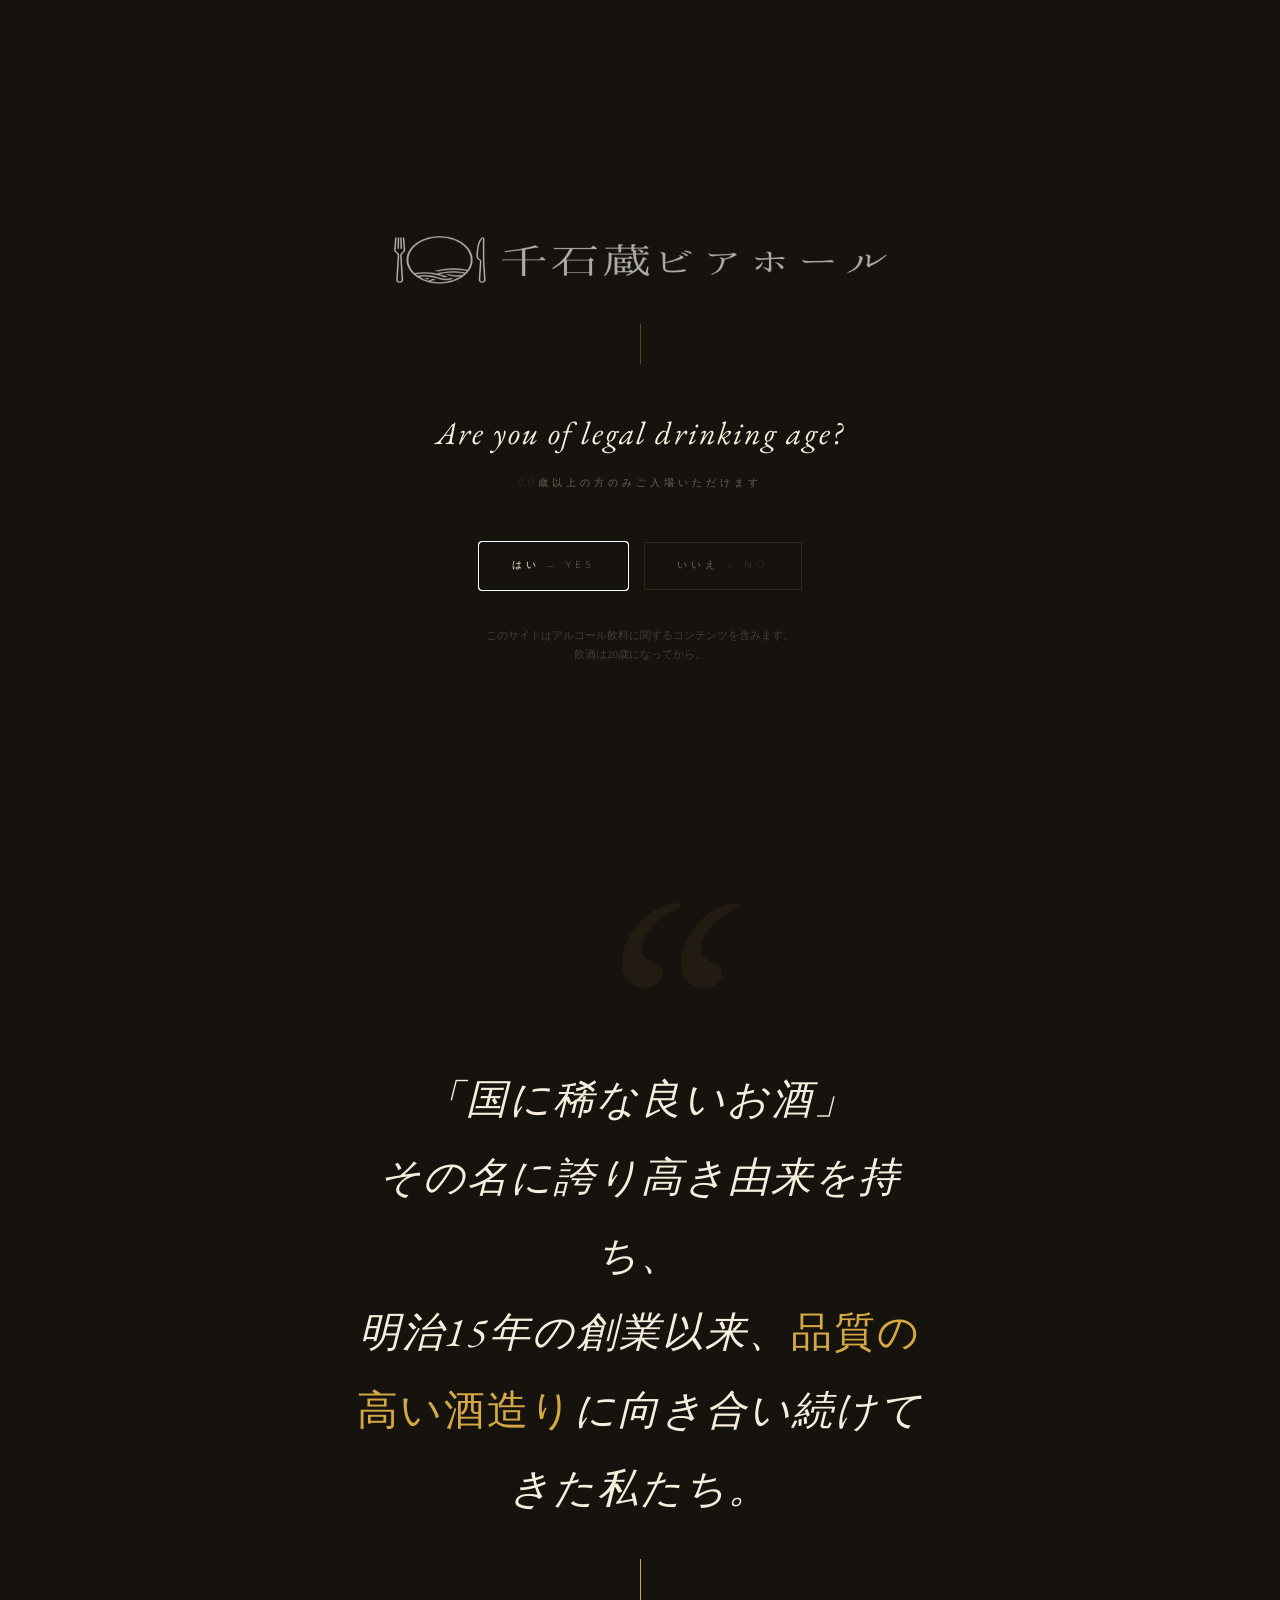
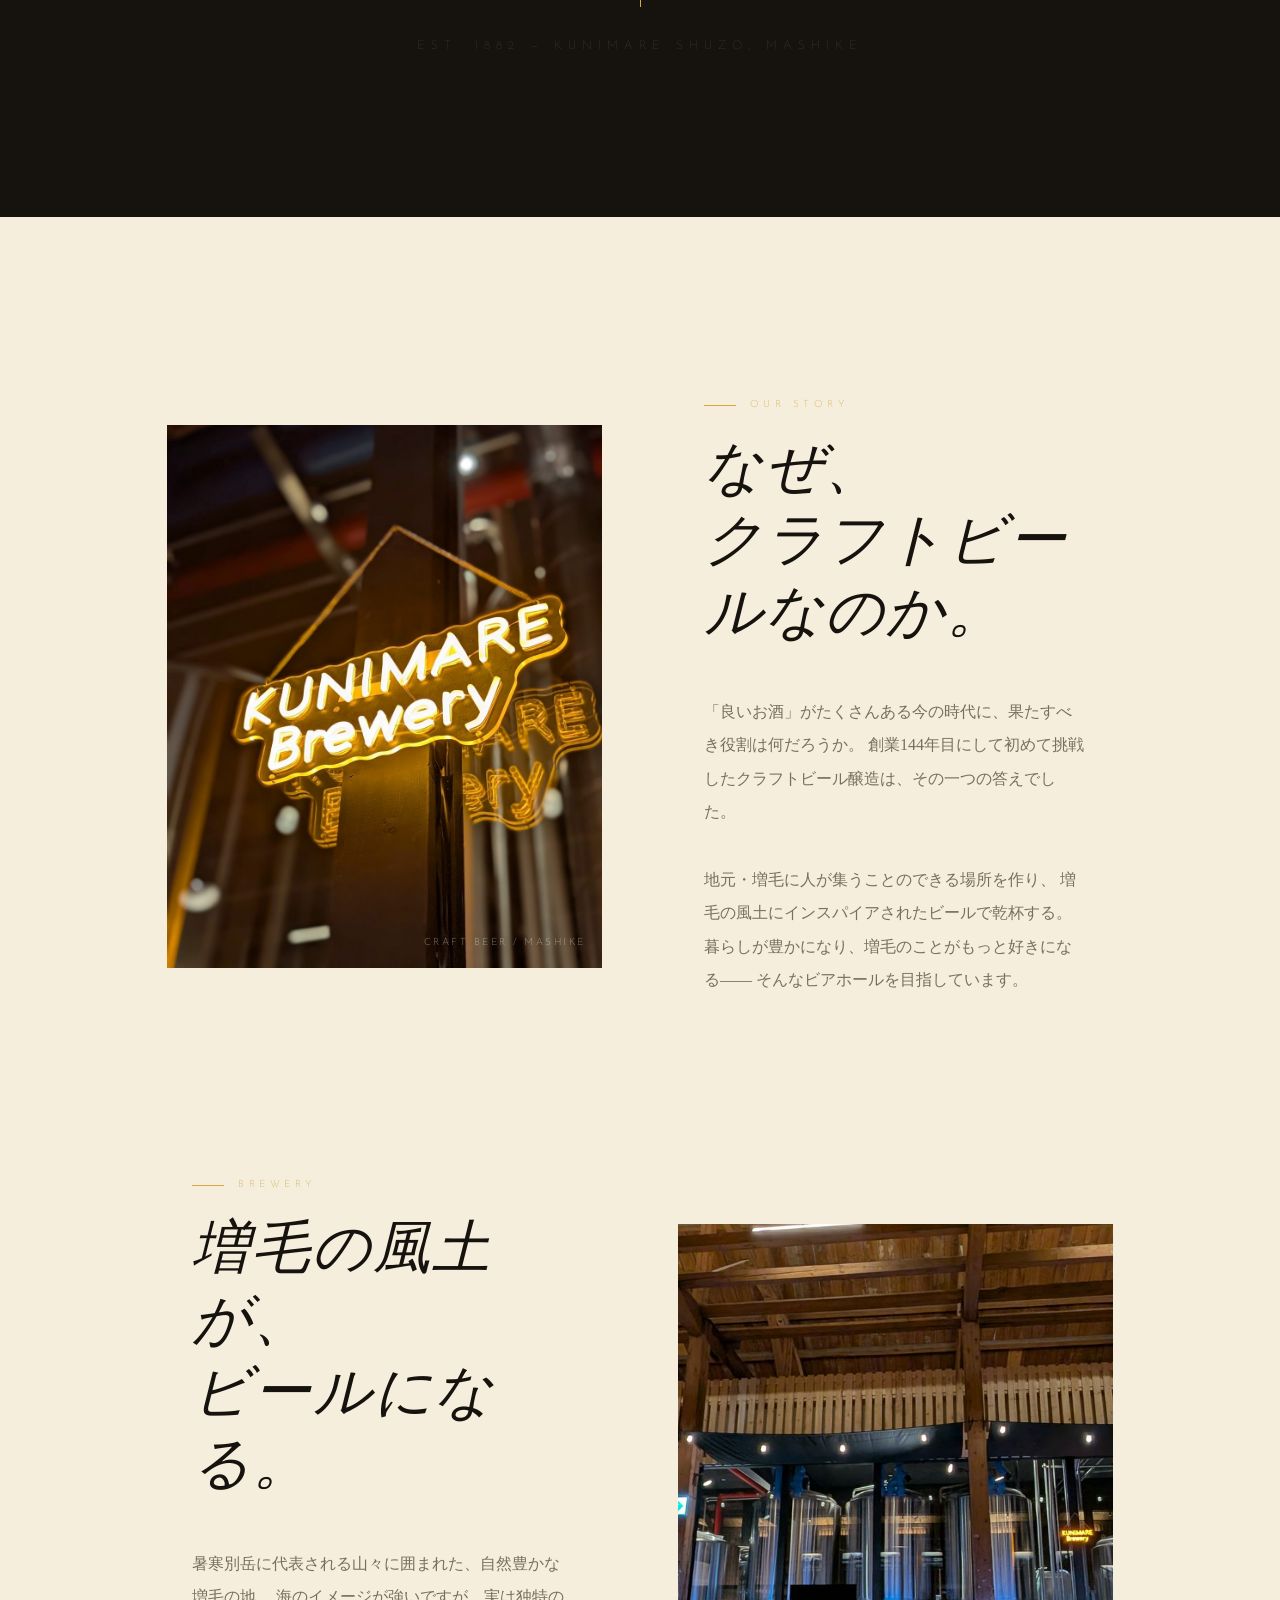
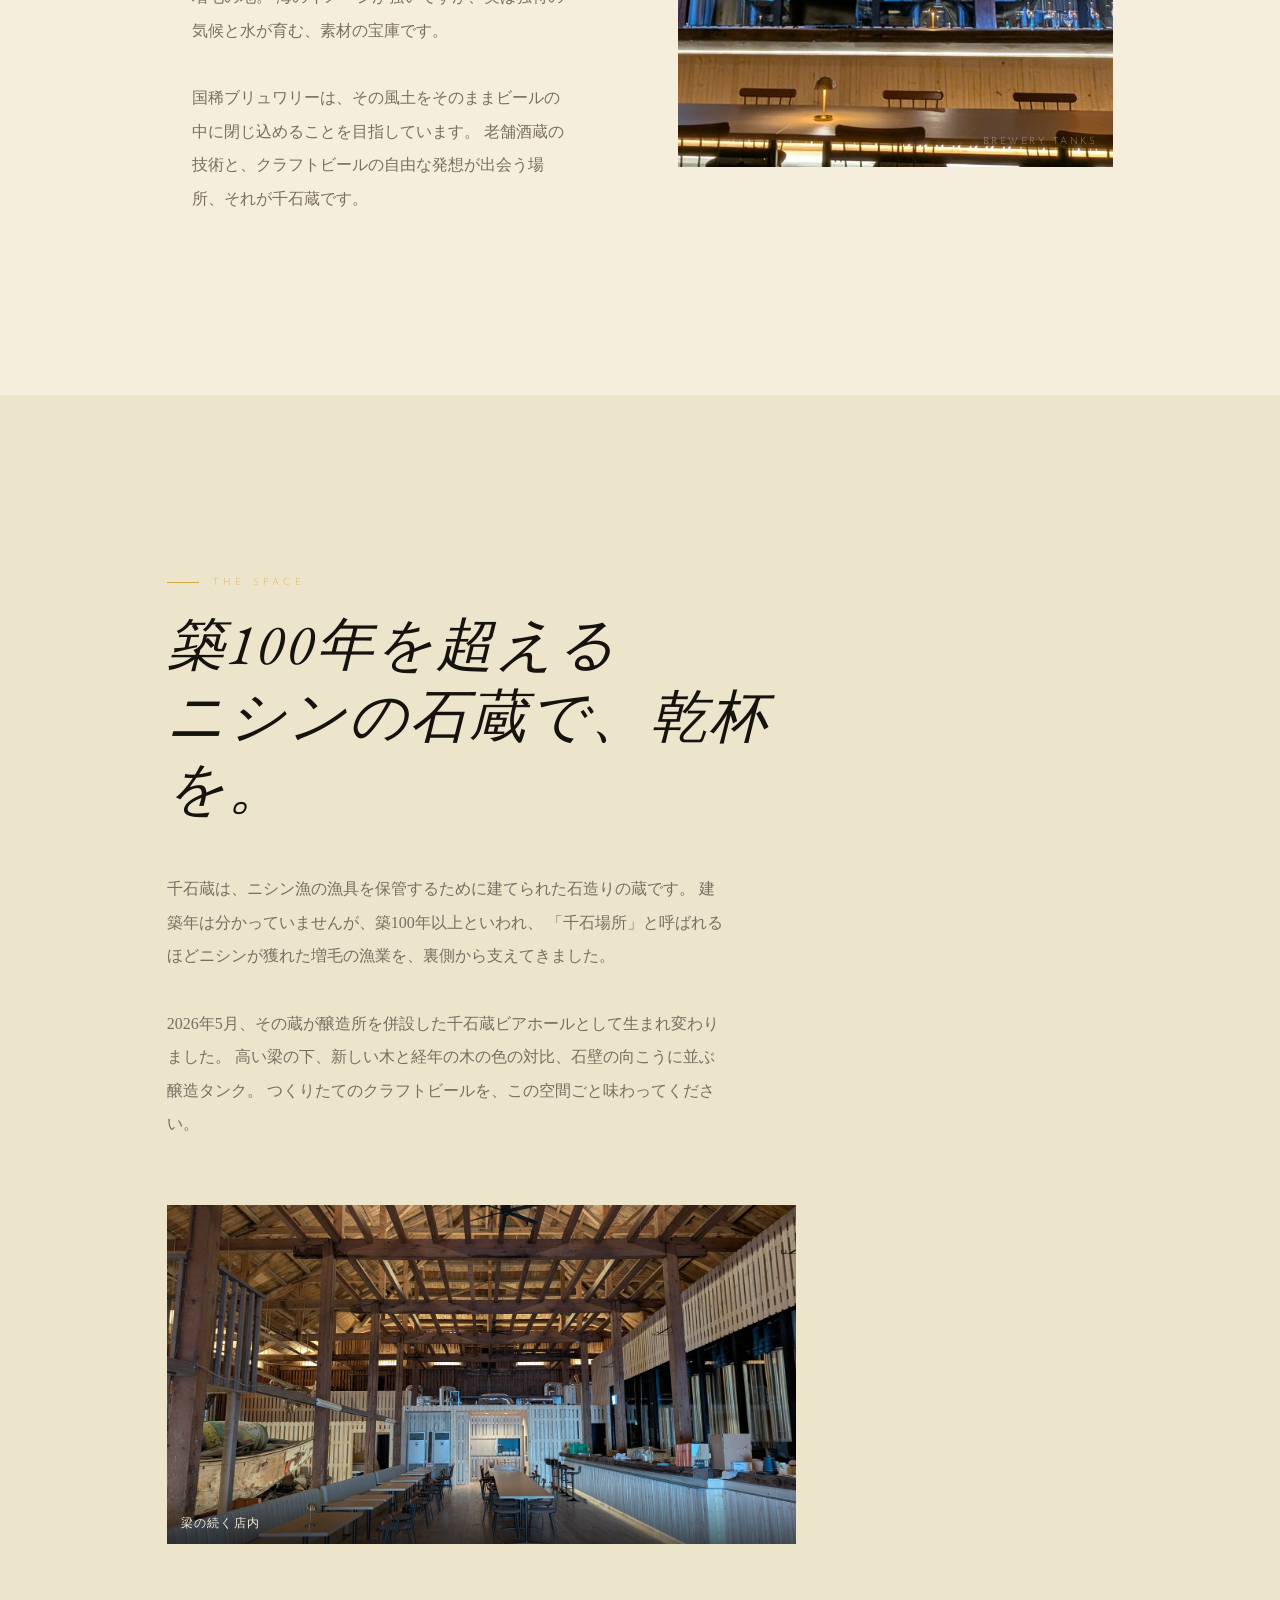
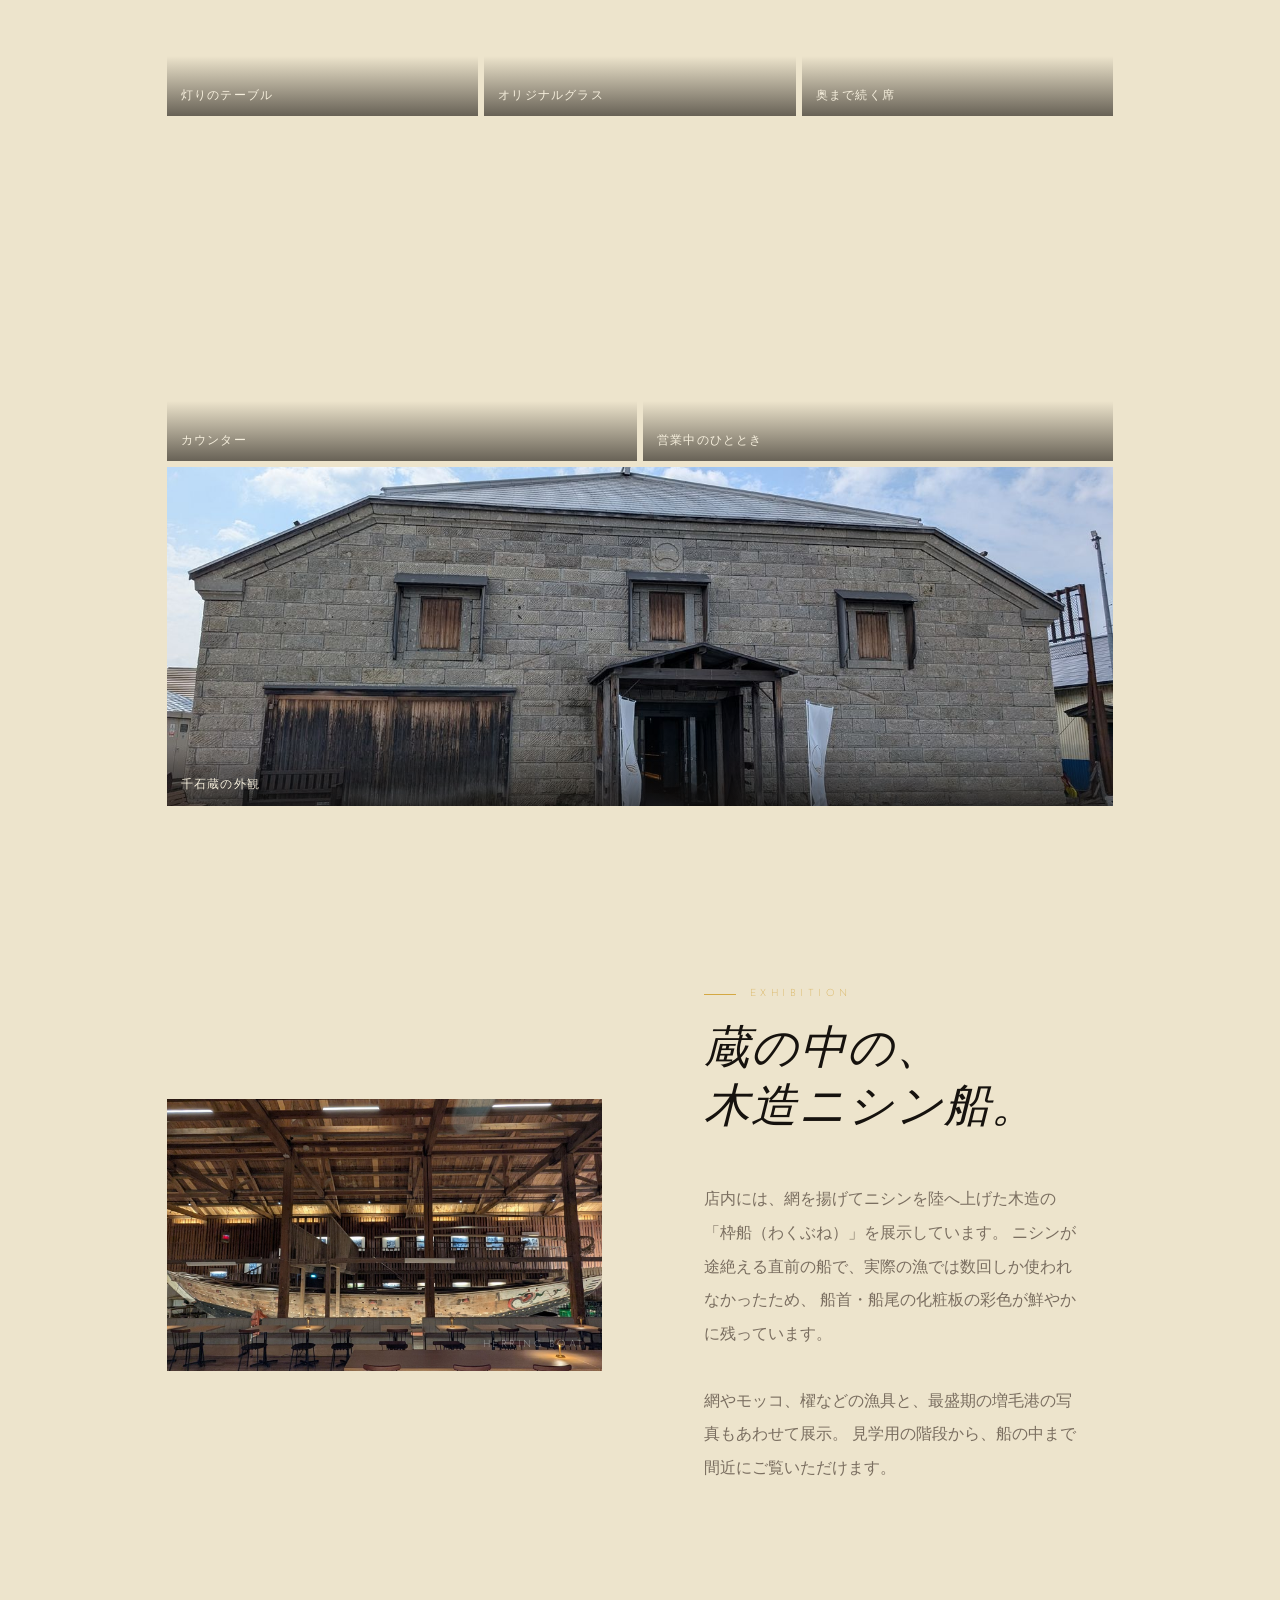
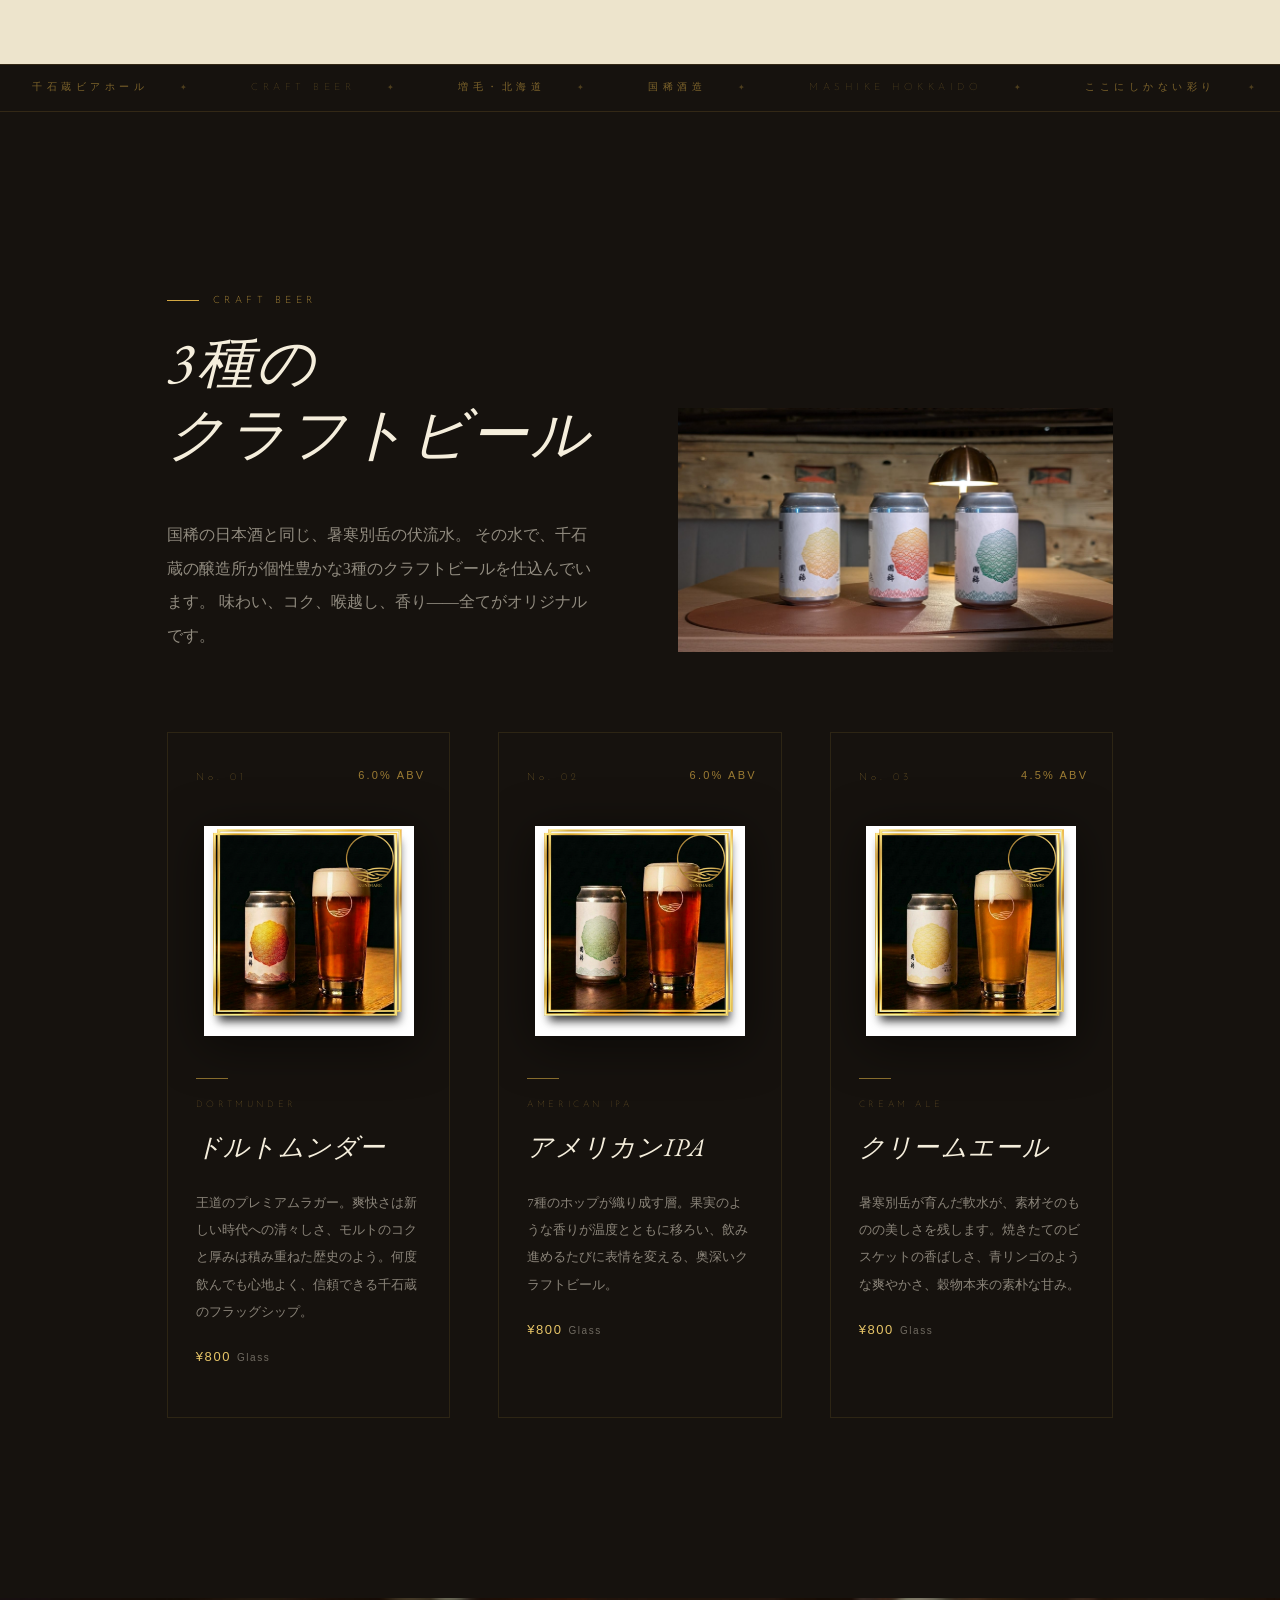
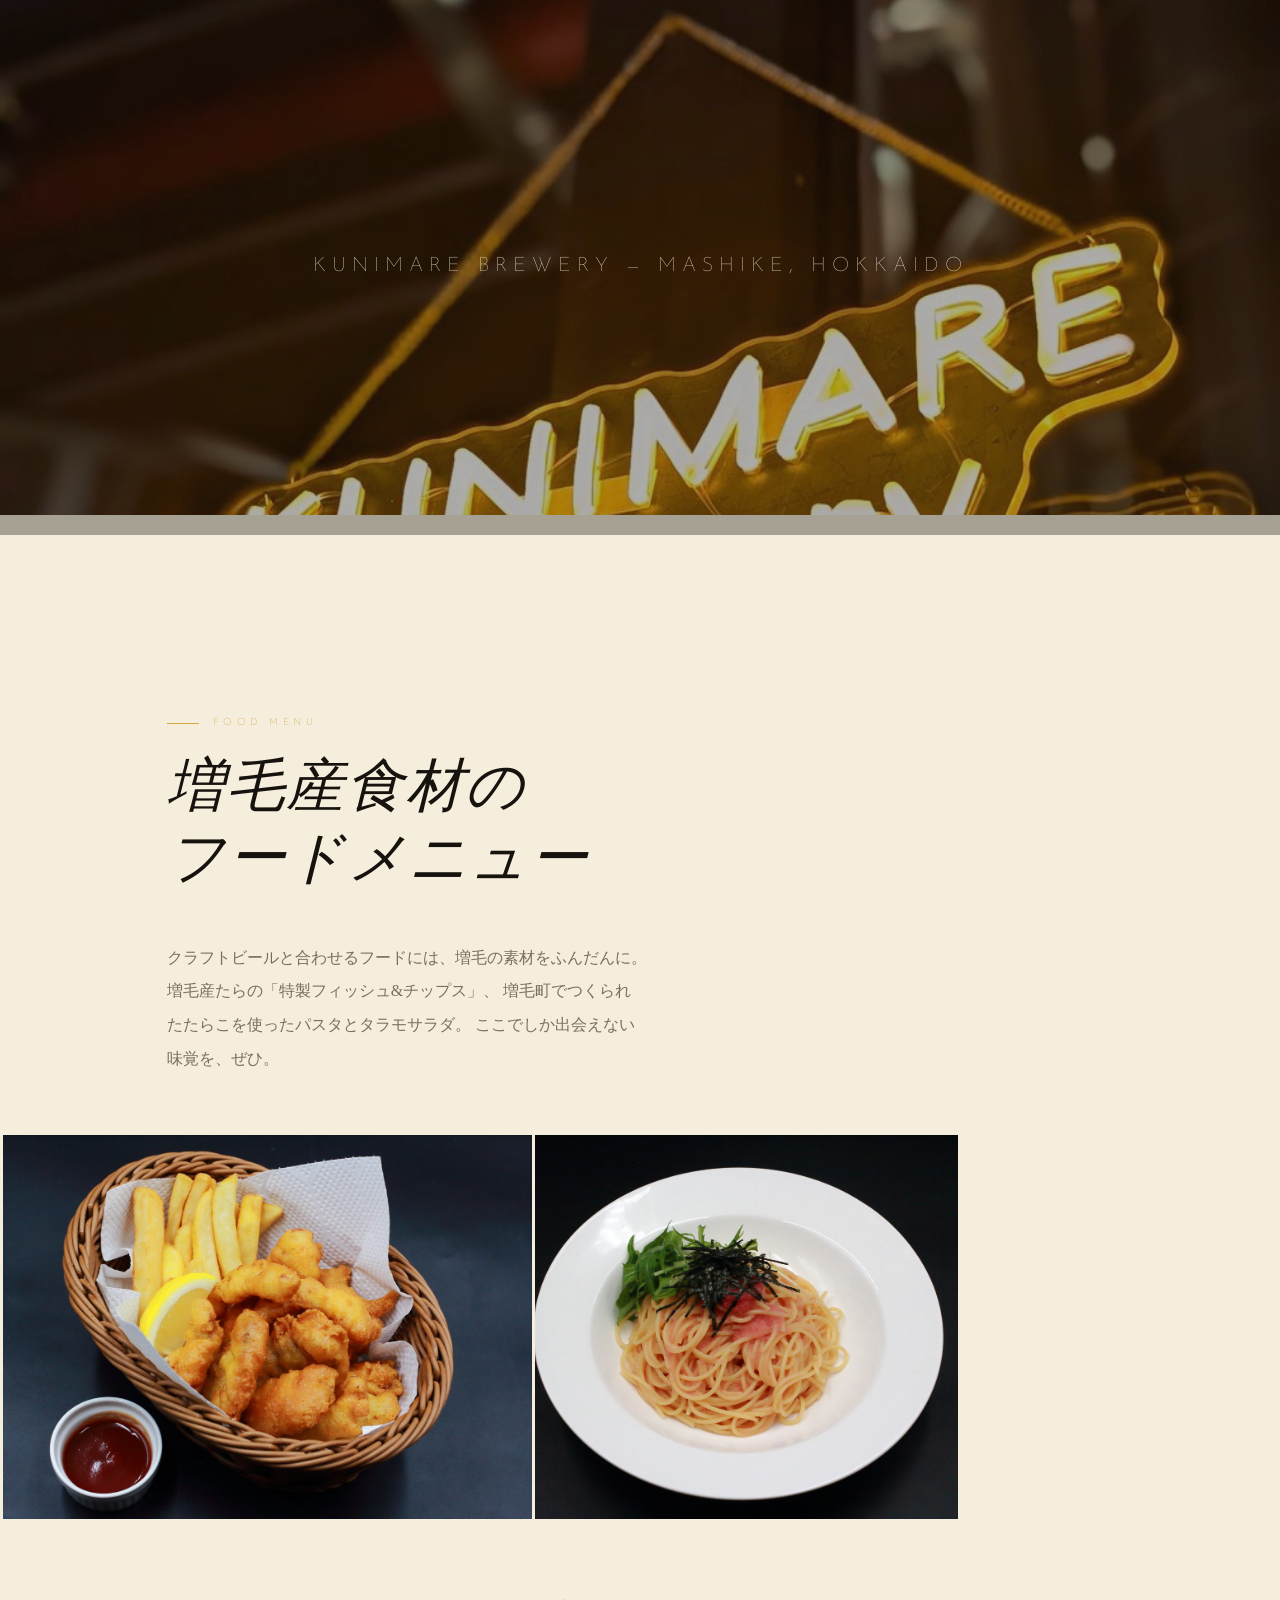
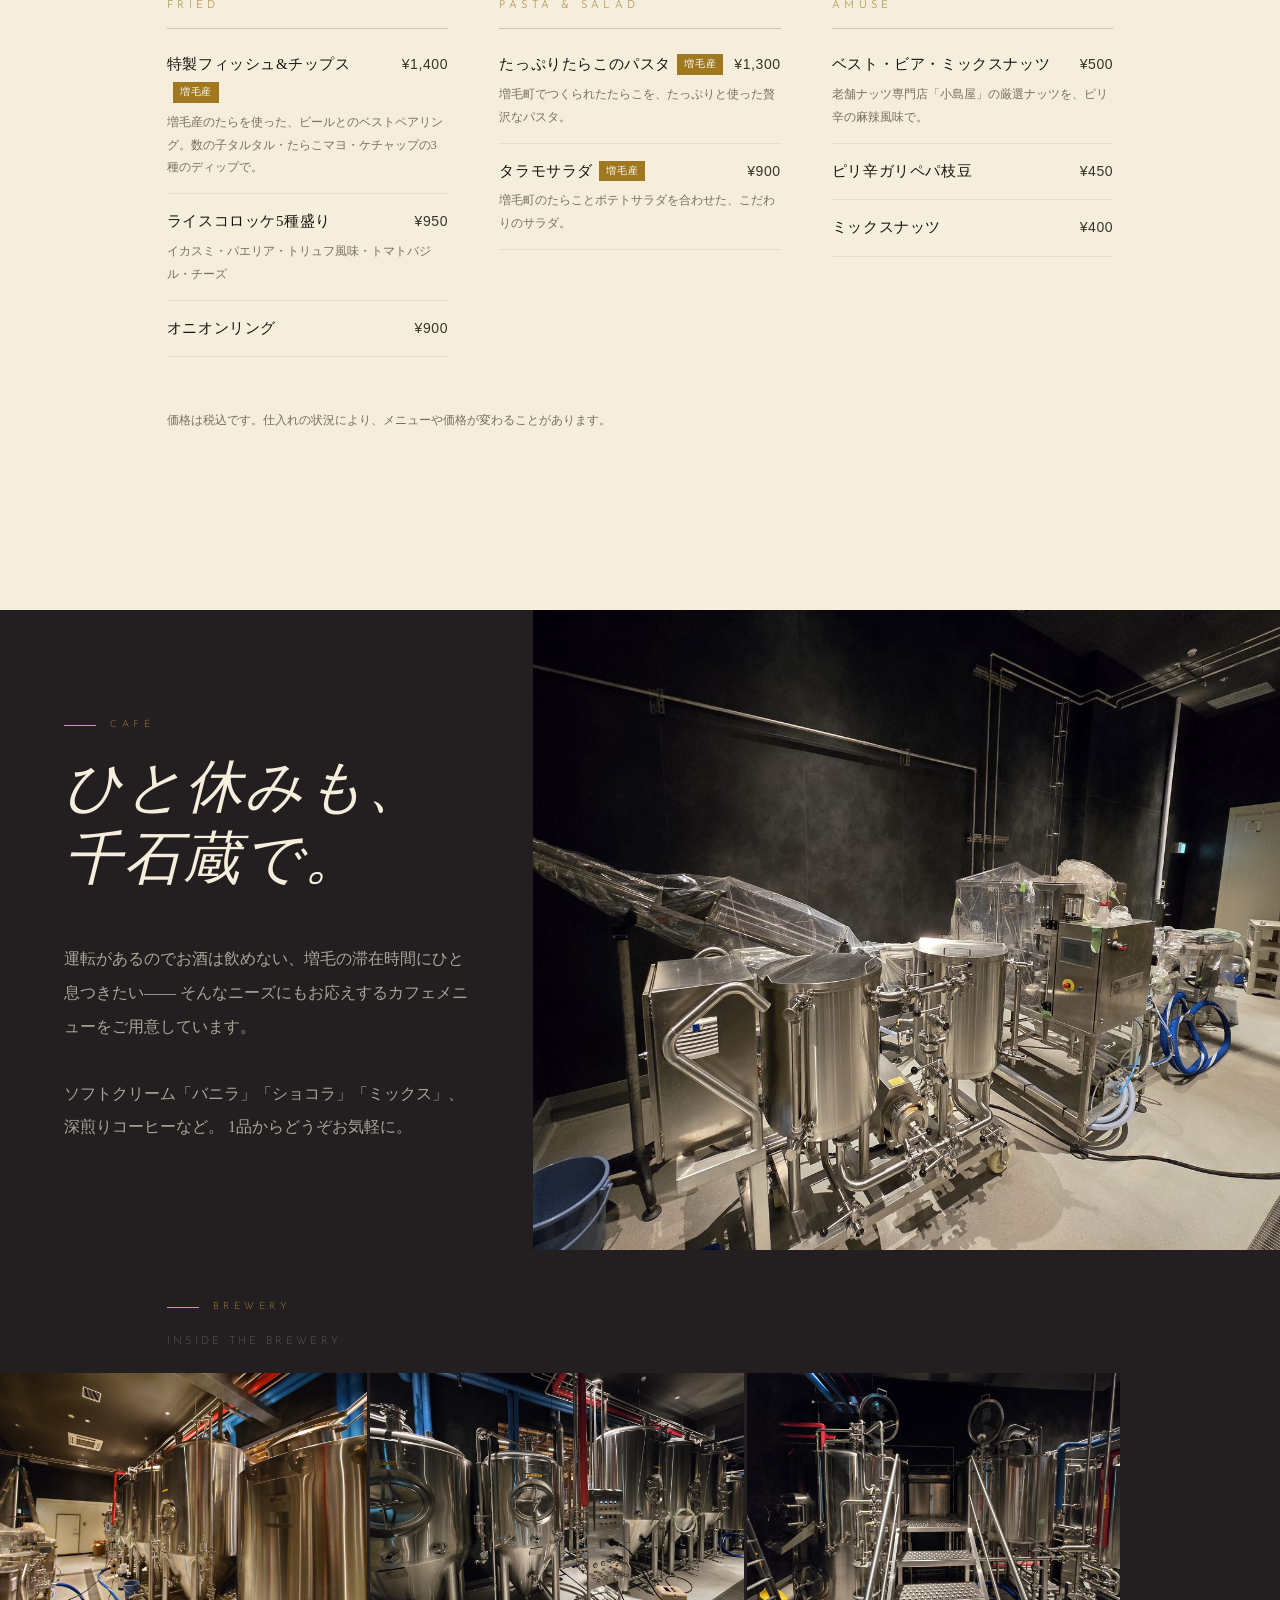
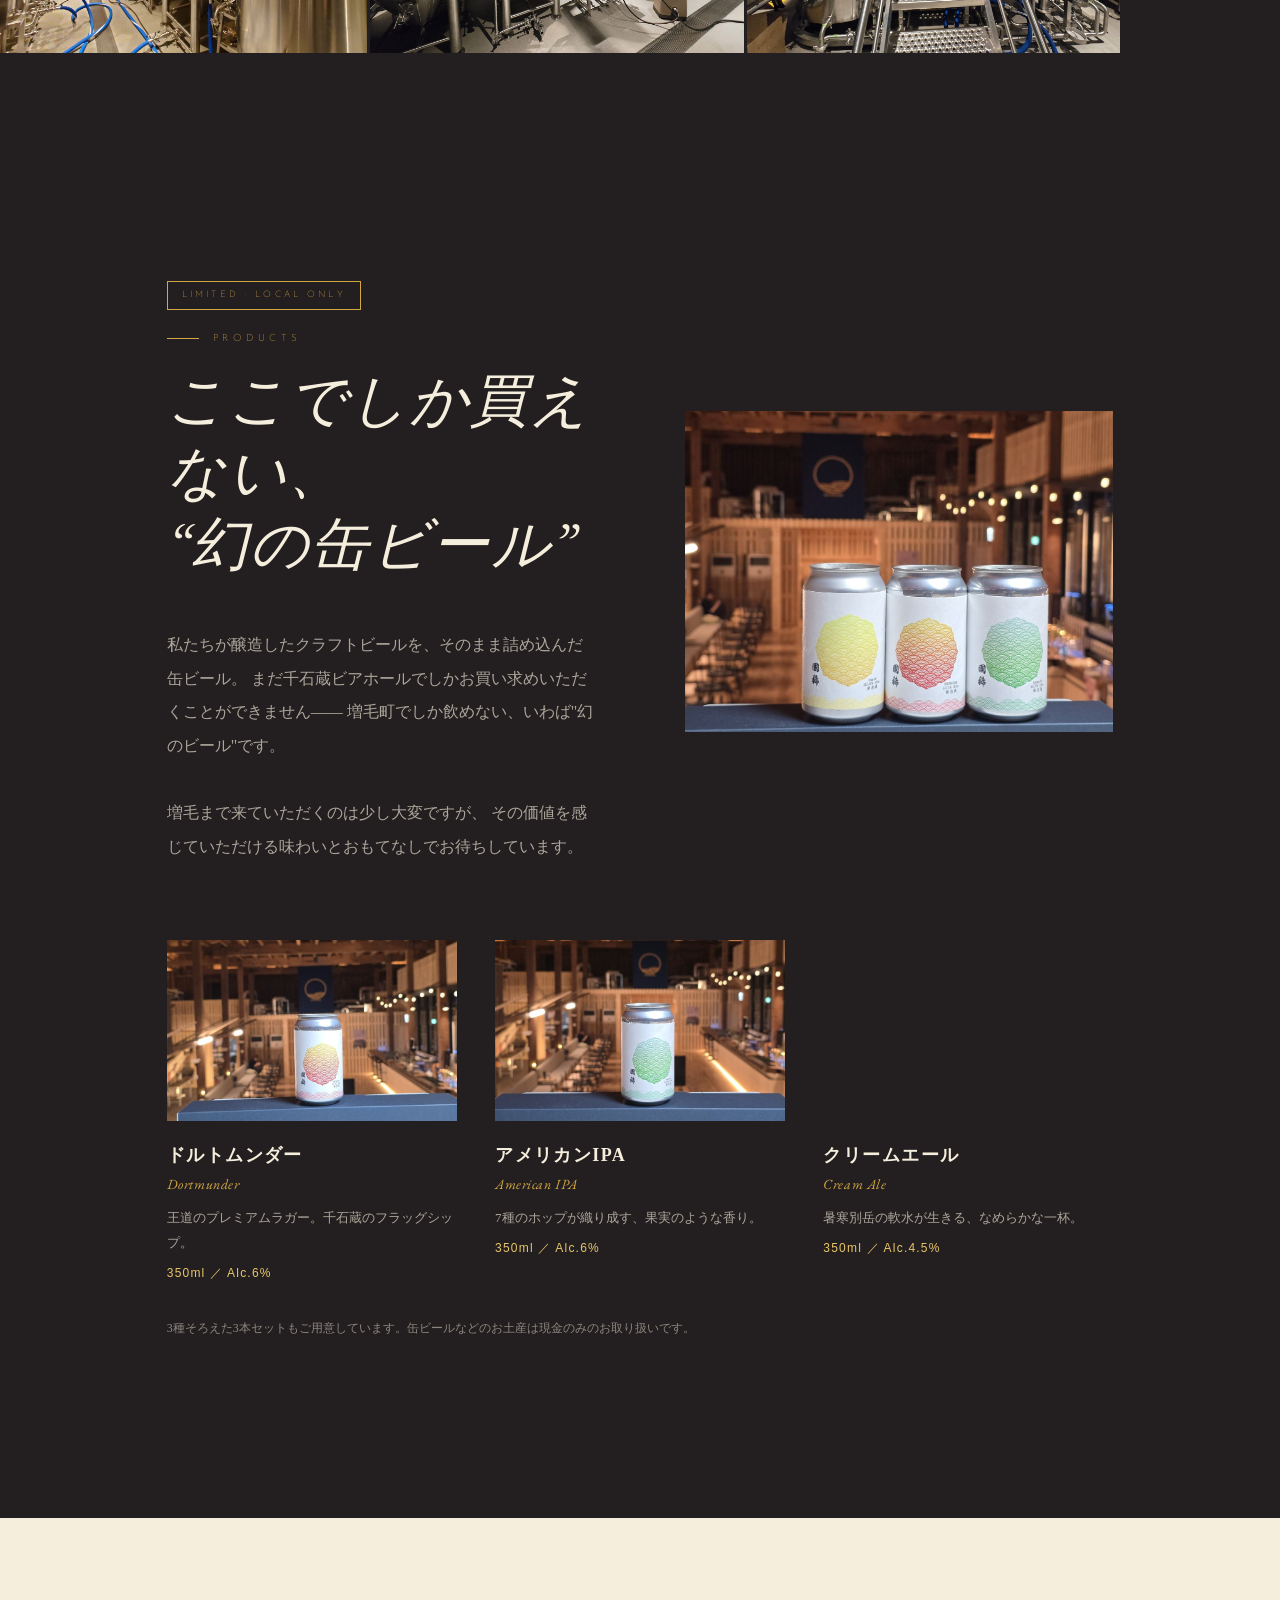
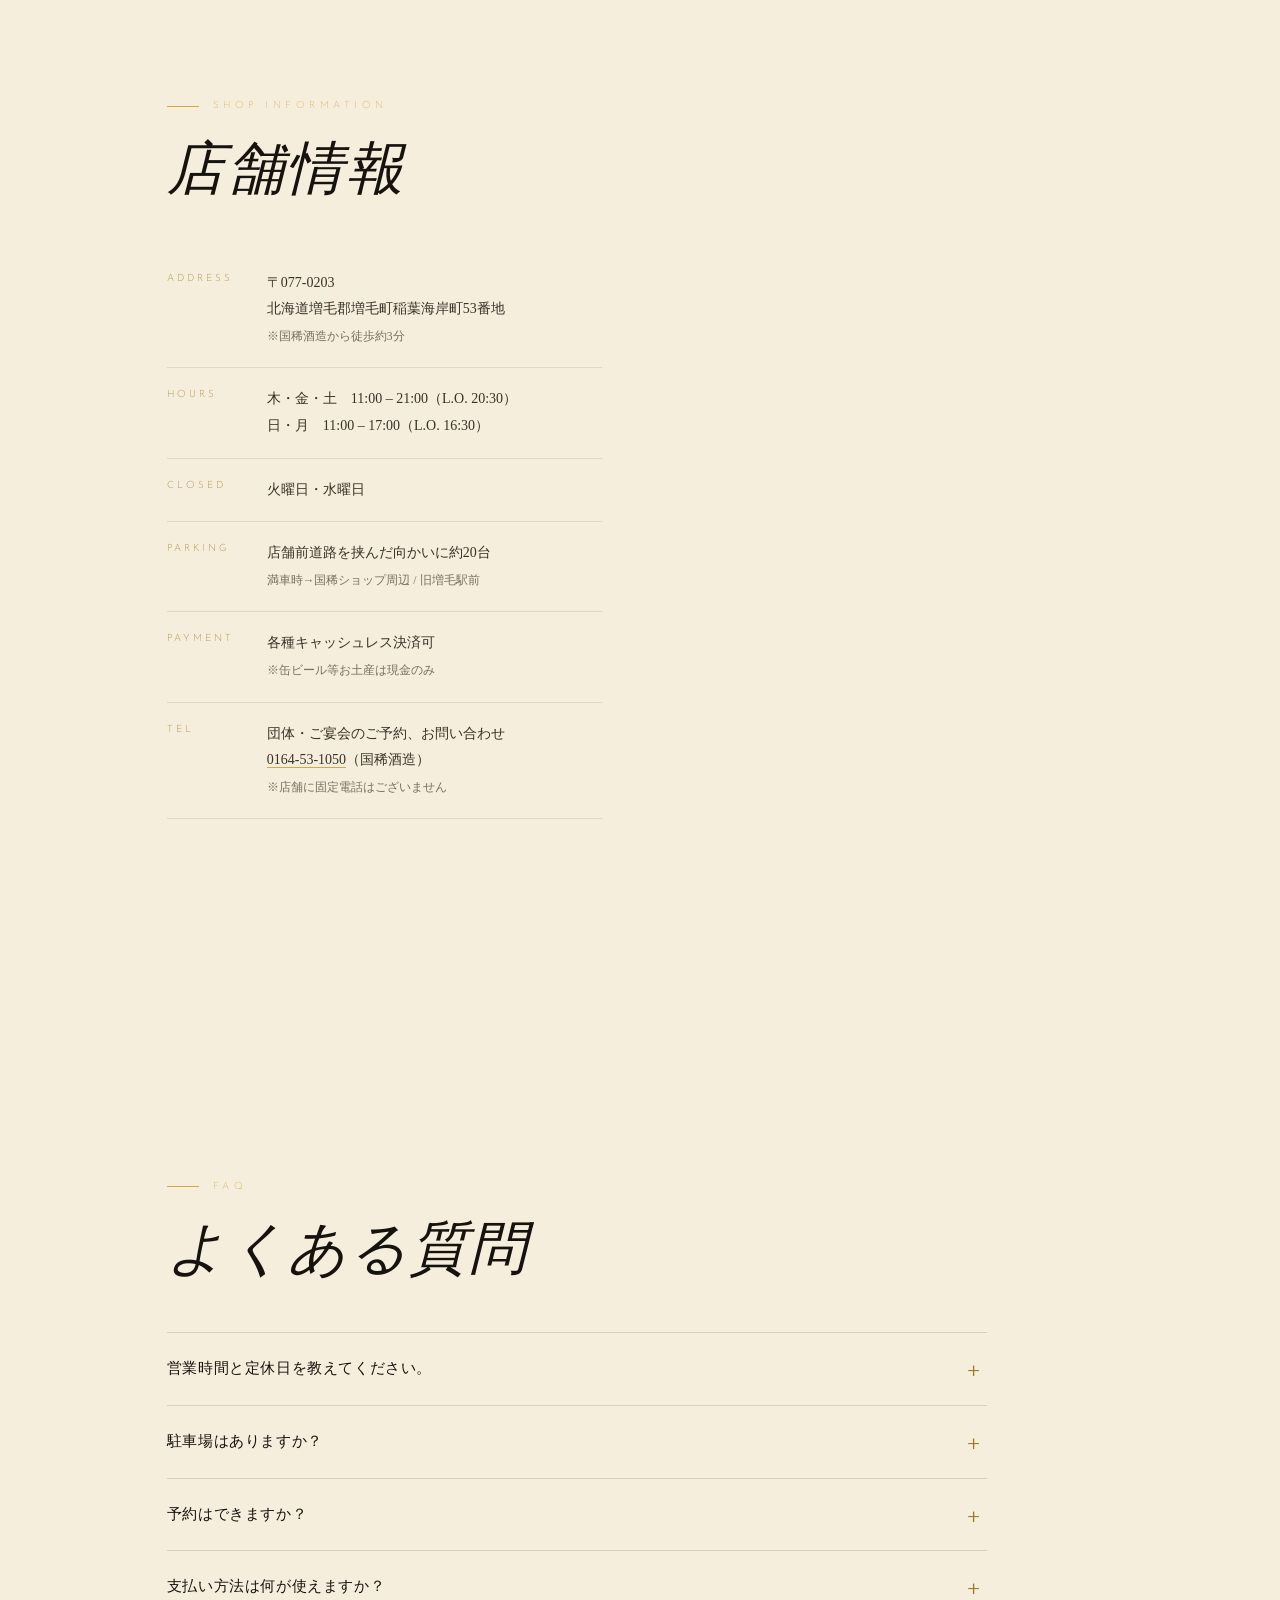
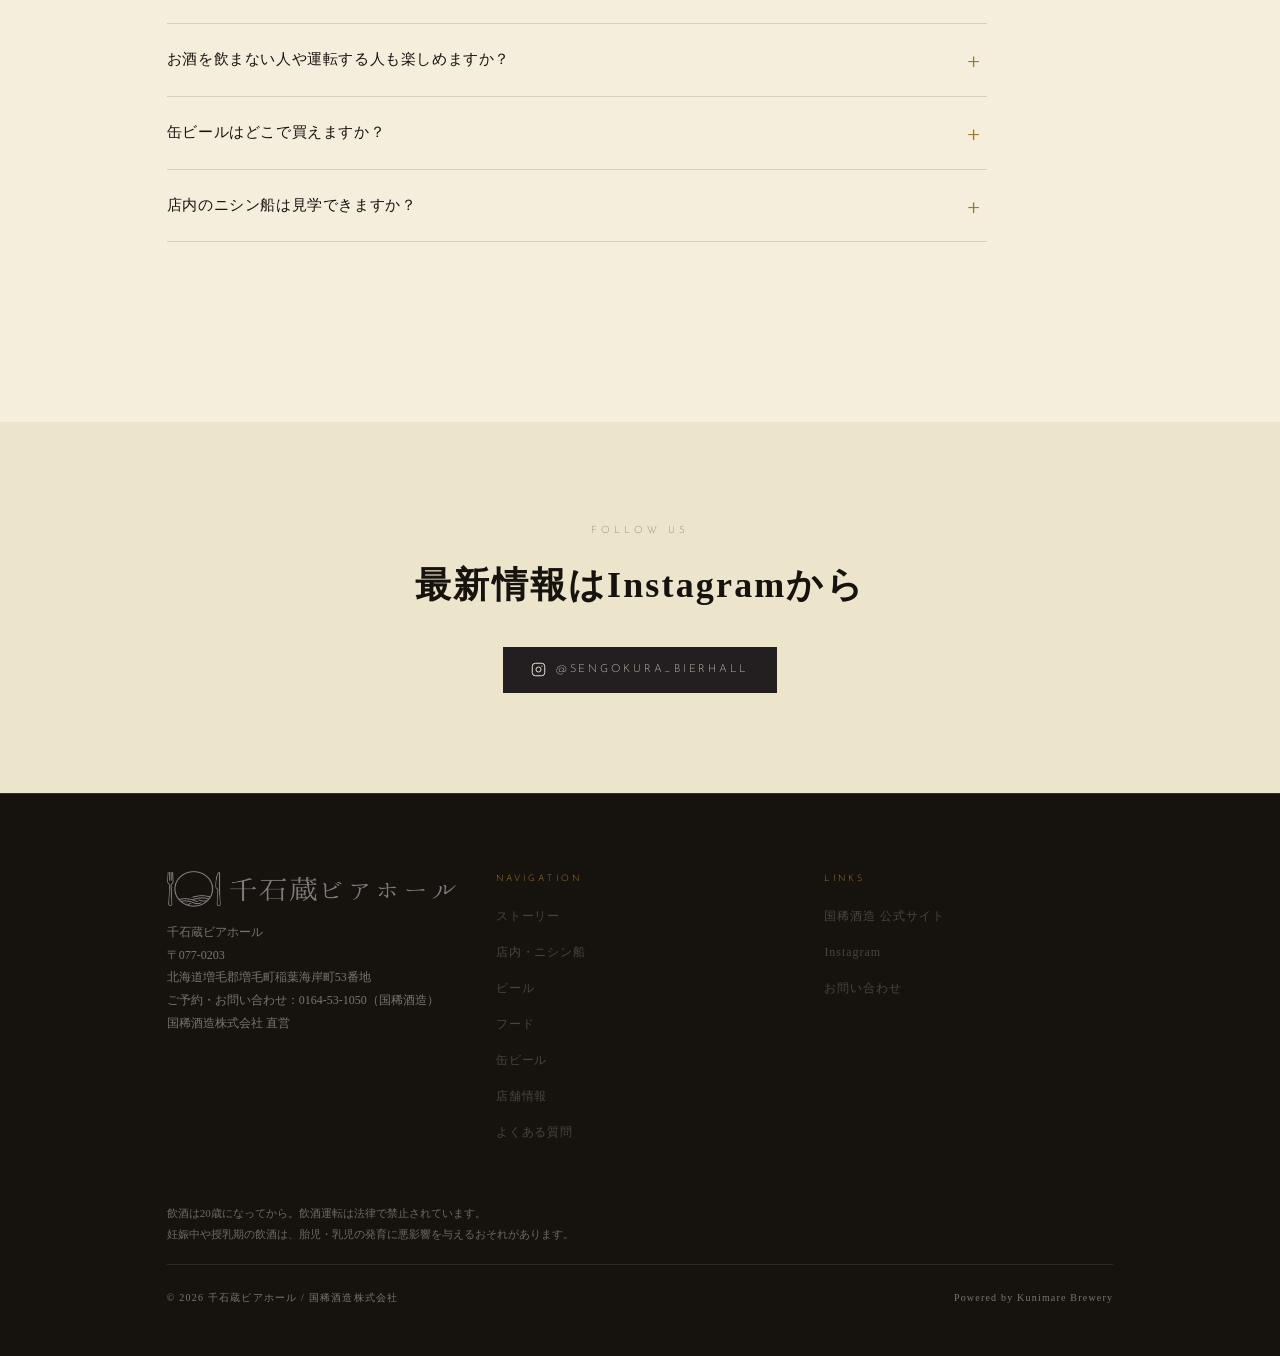
==== index.html @ 3356f908 "千石蔵ビアホール ホームページ雛形の確認用公開 検索エンジンに載せない限定公開版（noindex・robots.txt で全拒否）。  Co-Authored-By: Claude Opus 5.5 " ====
<!DOCTYPE html>
<html lang="ja">
<head>
  <meta charset="UTF-8">
  <meta name="viewport" content="width=device-width, initial-scale=1.0">
  <!-- SEO：検索で拾われたい言葉（増毛・クラフトビール・ビアホール・国稀酒造・千石蔵・醸造所）を title と description の頭に寄せる -->
  <title>千石蔵ビアホール｜増毛町のクラフトビール醸造所・国稀酒造直営</title>
  <meta name="description" content="北海道増毛町、国稀酒造直営のクラフトビアホール。築100年を超えるニシン漁の石蔵で、暑寒別岳の伏流水から醸したドルトムンダー・アメリカンIPA・クリームエールと、増毛産たらのフィッシュ＆チップスを。営業時間・駐車場・アクセスはこちら。">
  <link rel="canonical" href="https://kunimare-craftbeer.com/">
  <!-- 確認用の限定公開版：検索エンジンに載せない（本番では index, follow に戻す） -->
  <meta name="robots" content="noindex, nofollow, noimageindex">
  <meta name="theme-color" content="#16120e">
  <meta name="format-detection" content="telephone=no">

  <meta property="og:type" content="website">
  <meta property="og:site_name" content="千石蔵ビアホール">
  <meta property="og:locale" content="ja_JP">
  <meta property="og:url" content="https://kunimare-craftbeer.com/">
  <meta property="og:title" content="千石蔵ビアホール｜増毛町のクラフトビール醸造所・国稀酒造直営">
  <meta property="og:description" content="ニシン漁の石蔵が、醸造所併設のビアホールに。暑寒別岳の伏流水で醸す3種のクラフトビールと、増毛産の食材で。">
  <meta property="og:image" content="https://kunimare-craftbeer.com/img/hero-beer.jpg">
  <meta property="og:image:width" content="2400">
  <meta property="og:image:height" content="1351">
  <meta property="og:image:alt" content="千石蔵ビアホールの店内と、国稀クラフトビールの缶3種">
  <meta name="twitter:card" content="summary_large_image">

  <link rel="icon" type="image/png" sizes="48x48" href="img/favicon-48.png">
  <link rel="icon" type="image/png" sizes="512x512" href="img/icon-512.png">
  <link rel="apple-touch-icon" href="img/apple-touch-icon.png">

  <!-- 最初に見える写真を先に読む（スマホ縦はネオン、それ以外は店内） -->
  <link rel="preload" as="image" href="img/neon.jpg" media="(max-width: 860px) and (orientation: portrait)">
  <link rel="preload" as="image" href="img/hero-beer.jpg" media="not all and (max-width: 860px) and (orientation: portrait)">

  <script>document.documentElement.classList.add('js');</script>

  <!-- 構造化データ：店舗（ビアホール＋醸造所）・運営会社・メニュー・よくある質問。
       営業時間・価格・住所を変えたら、ここも本文と同じに直すこと -->
  <script type="application/ld+json">
  {
    "@context": "https://schema.org",
    "@graph": [
      {
        "@type": "Organization",
        "@id": "https://kunimare-craftbeer.com/#kunimare",
        "name": "国稀酒造株式会社",
        "url": "https://www.kunimare.co.jp/",
        "foundingDate": "1882",
        "telephone": "+81-164-53-1050"
      },
      {
        "@type": ["BarOrPub", "Brewery"],
        "@id": "https://kunimare-craftbeer.com/#beerhall",
        "name": "千石蔵ビアホール",
        "alternateName": ["Sengokura Beer Hall", "国稀ブルワリー", "KUNIMARE Brewery"],
        "description": "北海道増毛町、国稀酒造直営のクラフトビール醸造所併設ビアホール。ニシン漁の漁具を保管していた築100年以上の石蔵「千石蔵」を改修し、2026年5月に開業。",
        "url": "https://kunimare-craftbeer.com/",
        "image": [
          "https://kunimare-craftbeer.com/img/hero-beer.jpg",
          "https://kunimare-craftbeer.com/img/space-hall.jpg",
          "https://kunimare-craftbeer.com/img/space-exterior.jpg"
        ],
        "logo": "https://kunimare-craftbeer.com/img/icon-512.png",
        "telephone": "+81-164-53-1050",
        "address": {
          "@type": "PostalAddress",
          "postalCode": "077-0203",
          "addressRegion": "北海道",
          "addressLocality": "増毛郡増毛町",
          "streetAddress": "稲葉海岸町53番地",
          "addressCountry": "JP"
        },
        "openingHoursSpecification": [
          { "@type": "OpeningHoursSpecification", "dayOfWeek": ["Thursday", "Friday", "Saturday"], "opens": "11:00", "closes": "21:00" },
          { "@type": "OpeningHoursSpecification", "dayOfWeek": ["Sunday", "Monday"], "opens": "11:00", "closes": "17:00" }
        ],
        "servesCuisine": ["クラフトビール", "ビアホール", "フィッシュ＆チップス"],
        "priceRange": "¥400〜¥1,400",
        "currenciesAccepted": "JPY",
        "paymentAccepted": "現金, 各種キャッシュレス決済",
        "acceptsReservations": true,
        "parentOrganization": { "@id": "https://kunimare-craftbeer.com/#kunimare" },
        "sameAs": ["https://www.instagram.com/sengokura_bierhall/"],
        "hasMenu": {
          "@type": "Menu",
          "name": "千石蔵ビアホール グランドメニュー（2026年5月版）",
          "hasMenuSection": [
            {
              "@type": "MenuSection",
              "name": "クラフトビール",
              "hasMenuItem": [
                { "@type": "MenuItem", "name": "ドルトムンダー", "description": "王道のプレミアムラガー（Alc.6%）", "offers": { "@type": "Offer", "price": "800", "priceCurrency": "JPY" } },
                { "@type": "MenuItem", "name": "アメリカンIPA", "description": "7種のホップが香るIPA（Alc.6%）", "offers": { "@type": "Offer", "price": "800", "priceCurrency": "JPY" } },
                { "@type": "MenuItem", "name": "クリームエール", "description": "暑寒別岳の軟水で醸す、なめらかなエール（Alc.4.5%）", "offers": { "@type": "Offer", "price": "800", "priceCurrency": "JPY" } }
              ]
            },
            {
              "@type": "MenuSection",
              "name": "フード",
              "hasMenuItem": [
                { "@type": "MenuItem", "name": "特製フィッシュ＆チップス", "description": "増毛産のたらを使用。数の子タルタル・たらこマヨ・ケチャップの3種ディップ", "offers": { "@type": "Offer", "price": "1400", "priceCurrency": "JPY" } },
                { "@type": "MenuItem", "name": "たっぷりたらこのパスタ", "description": "増毛町で製造されたたらこを使用", "offers": { "@type": "Offer", "price": "1300", "priceCurrency": "JPY" } },
                { "@type": "MenuItem", "name": "タラモサラダ", "description": "増毛町で製造されたたらことポテトサラダ", "offers": { "@type": "Offer", "price": "900", "priceCurrency": "JPY" } },
                { "@type": "MenuItem", "name": "ライスコロッケ5種盛り", "offers": { "@type": "Offer", "price": "950", "priceCurrency": "JPY" } },
                { "@type": "MenuItem", "name": "オニオンリング", "offers": { "@type": "Offer", "price": "900", "priceCurrency": "JPY" } },
                { "@type": "MenuItem", "name": "ベスト・ビア・ミックスナッツ", "offers": { "@type": "Offer", "price": "500", "priceCurrency": "JPY" } },
                { "@type": "MenuItem", "name": "ピリ辛ガリペパ枝豆", "offers": { "@type": "Offer", "price": "450", "priceCurrency": "JPY" } },
                { "@type": "MenuItem", "name": "北海道バニラソフト", "offers": { "@type": "Offer", "price": "600", "priceCurrency": "JPY" } }
              ]
            }
          ]
        }
      },
      {
        "@type": "WebSite",
        "@id": "https://kunimare-craftbeer.com/#website",
        "url": "https://kunimare-craftbeer.com/",
        "name": "千石蔵ビアホール",
        "inLanguage": "ja",
        "publisher": { "@id": "https://kunimare-craftbeer.com/#kunimare" }
      },
      {
        "@type": "FAQPage",
        "@id": "https://kunimare-craftbeer.com/#faq",
        "mainEntity": [
          { "@type": "Question", "name": "営業時間と定休日を教えてください。", "acceptedAnswer": { "@type": "Answer", "text": "木・金・土曜日は11:00〜21:00（ラストオーダー20:30）、日・月曜日は11:00〜17:00（ラストオーダー16:30）です。火曜日・水曜日は定休日です。" } },
          { "@type": "Question", "name": "駐車場はありますか？", "acceptedAnswer": { "@type": "Answer", "text": "店舗前の道路を挟んだ向かいに約20台分あります。満車のときは、国稀ショップ周辺や旧増毛駅前の駐車場をご利用ください。" } },
          { "@type": "Question", "name": "予約はできますか？", "acceptedAnswer": { "@type": "Answer", "text": "団体・ご宴会のご予約は、国稀酒造（0164-53-1050）で承ります。店舗には固定電話がありません。" } },
          { "@type": "Question", "name": "支払い方法は何が使えますか？", "acceptedAnswer": { "@type": "Answer", "text": "各種キャッシュレス決済をご利用いただけます。缶ビールなどのお土産は現金のみのお取り扱いです。" } },
          { "@type": "Question", "name": "お酒を飲まない人や運転する人も楽しめますか？", "acceptedAnswer": { "@type": "Answer", "text": "ソフトクリーム（バニラ・ショコラ・ミックス）やコーヒー、烏龍茶・コーラ・ジンジャーエールなどのソフトドリンクをご用意しています。お車を運転される方への酒類の提供はいたしません。" } },
          { "@type": "Question", "name": "缶ビールはどこで買えますか？", "acceptedAnswer": { "@type": "Answer", "text": "現在、千石蔵ビアホールの店頭でのみ販売しています。" } },
          { "@type": "Question", "name": "店内のニシン船は見学できますか？", "acceptedAnswer": { "@type": "Answer", "text": "はい。蔵の中に、網を揚げてニシンを陸へ上げた木造の枠船（わくぶね）を展示しています。見学用の階段から、船の中や化粧板を間近にご覧いただけます。" } }
        ]
      }
    ]
  }
  </script>
  <!-- フォント戦略（小諸蒸留所準拠）
       JP: システムフォント Hiragino Mincho ProN / Yu Mincho（Noto は使わない）
       EN display: EB Garamond（AGaramond Pro / Trajan Pro の代替）
       EN label: Josefin Sans（Sackers Gothic の代替）
       数字/日付: システム Yu Gothic
  -->
  <link rel="preconnect" href="https://fonts.googleapis.com">
  <link rel="preconnect" href="https://fonts.gstatic.com" crossorigin>
  <link href="https://fonts.googleapis.com/css2?family=EB+Garamond:ital,wght@0,400;0,500;0,600;1,400;1,500&family=Josefin+Sans:wght@200;300&display=swap" rel="stylesheet">

  <style>
/* =============================================
   RESET & BASE
   ============================================= */
*, *::before, *::after { box-sizing: border-box; margin: 0; padding: 0; }
html { scroll-behavior: smooth; font-size: 14px; }  /* 小諸: 12-14px体制 */
body {
  /* 日本語はシステム明朝。Noto は使わない（小諸蒸留所準拠）*/
  font-family: 'Hiragino Mincho ProN', 'Yu Mincho', '游明朝', 'MS Mincho', 'ＭＳ 明朝', serif;
  background: #f5eedc;
  color: #16120e;
  line-height: 1.85;
  overflow-x: hidden;
  -webkit-font-smoothing: antialiased;
  -moz-osx-font-smoothing: grayscale;
}
img { max-width: 100%; height: auto; display: block; }
a { color: inherit; text-decoration: none; }
button { border: none; background: none; cursor: pointer; font: inherit; }

/* =============================================
   DESIGN TOKENS
   ============================================= */
:root {
  /* colours — luxury brand palette (Komoro/Macallan 準拠) */
  --cream:        #f5eedc;
  --cream-dark:   #ede4cc;
  --ink:          #231f20;   /* Komoroの near-black #231f20 */
  --ink-mid:      #3a3228;
  --ink-light:    #7a6e60;
  --indigo:       #1e3a7a;
  --indigo-dark:  #142a5e;
  --gold:         #d4a843;   /* Komoroの #d7a700 より少し落ち着いた */
  --gold-light:   #e8c668;
  --gold-dark:    #a07820;
  --white:        #ffffff;
  --panel-dark:   #16120e;   /* ビール・フッターなど最深色 */

  /* type — 小諸蒸留所準拠: JP=システム明朝、EN display=EB Garamond、EN label=Josefin Sans */
  --f-serif:   'Hiragino Mincho ProN', 'Yu Mincho', '游明朝', 'MS Mincho', serif;
  --f-display: 'EB Garamond', 'Hiragino Mincho ProN', Georgia, serif;
  --f-label:   'Josefin Sans', 'Gill Sans', 'Optima', sans-serif;
  --f-sans:    '游ゴシック体', 'Yu Gothic', 'Hiragino Kaku Gothic ProN', sans-serif;

  /* spacing */
  --gap-sm:  clamp(24px, 4vw, 48px);
  --gap-md:  clamp(60px, 8vw, 120px);
  --gap-lg:  clamp(100px, 14vw, 180px);
  --inner:   1100px;
  --pad-x:   clamp(20px, 6vw, 80px);
}

/* =============================================
   UTILITIES
   ============================================= */
.inner {
  max-width: var(--inner);
  margin: 0 auto;
  padding: 0 var(--pad-x);
}
.en {
  font-family: var(--f-label);
  font-weight: 200;
  letter-spacing: 0.22em;
  text-transform: uppercase;
}

/* =============================================
   SCROLL REVEAL
   ============================================= */
/* JS が動かない環境では最初から見せる */
.js .reveal {
  opacity: 0;
  transform: translateY(32px);
  transition: opacity 0.9s cubic-bezier(0.22,1,0.36,1),
              transform 0.9s cubic-bezier(0.22,1,0.36,1);
}
.reveal.delay-1 { transition-delay: 0.12s; }
.reveal.delay-2 { transition-delay: 0.24s; }
.reveal.delay-3 { transition-delay: 0.38s; }
.reveal.delay-4 { transition-delay: 0.55s; }
.js .reveal.visible { opacity: 1; transform: none; }

.reveal-line {
  overflow: hidden;
}
.js .reveal-line > span {
  display: block;
  transform: translateY(110%);
  transition: transform 1s cubic-bezier(0.22,1,0.36,1);
}
.reveal-line.visible > span { transform: translateY(0); }

/* =============================================
   OPENING ANIMATION
   ============================================= */
#opening {
  position: fixed;
  inset: 0;
  z-index: 9999;
  background: var(--cream);
  display: flex;
  align-items: center;
  justify-content: center;
  overflow: hidden;
  cursor: pointer;
  /* 最初から不透明にして、読み込み直後にページが一瞬見えるのを防ぐ */
}
/* 退場：暖簾をくぐるように上へ抜け、下端に金の線を残す */
#opening::after {
  content: '';
  position: absolute;
  left: 0; right: 0; bottom: 0;
  height: 2px;
  background: linear-gradient(90deg, transparent, var(--gold-light), var(--gold), var(--gold-light), transparent);
  box-shadow: 0 0 24px rgba(232,198,104,.8);
  opacity: 0;
  transition: opacity .3s ease;
}
#opening.done {
  transform: translateY(-100%);
  transition: transform 0.95s cubic-bezier(0.76,0,0.24,1);
  pointer-events: none;
}
#opening.done::after { opacity: 1; }
.op-skip {
  position: absolute;
  right: 20px; bottom: 18px;
  z-index: 11;
  font-family: var(--f-label);
  font-weight: 300;
  font-size: 10px;
  letter-spacing: 0.35em;
  text-transform: uppercase;
  color: rgba(30,58,122,.45);
  pointer-events: none;
}

#sg-canvas, #op-fx {
  position: absolute;
  inset: 0;
  width: 100%; height: 100%;
}
#op-fx { z-index: 9; pointer-events: none; }   /* 金の輪と泡は写真や帯より手前 */

/* 写真カード */
.op-collage { position: absolute; inset: 0; z-index: 5; pointer-events: none; }
.op-tile {
  position: absolute;
  margin: 0;
  padding: 5px 5px 24px;
  background: #fbf7ec;
  box-shadow: 0 14px 34px rgba(22,18,14,.3), 0 2px 6px rgba(22,18,14,.18);
  opacity: 0;
  transform: translate(-50%,-50%) scale(1.7) rotate(calc(var(--r) * 3));
  transition: opacity .3s ease, transform .55s cubic-bezier(0.2,1.35,0.4,1), filter .7s ease;
}
.op-tile.in { opacity: 1; transform: translate(-50%,-50%) scale(1) rotate(var(--r)); }
/* 彩り の出番では写真を少しぼかして沈める（透かすと青海波が写真に透けて濁る） */
#opening.settle .op-tile.in { filter: saturate(.75) brightness(.9) blur(1.5px); }
.op-tile img { display: block; width: 100%; aspect-ratio: 4 / 3; object-fit: cover; }
.op-tile figcaption {
  position: absolute;
  left: 8px; right: 8px; bottom: 5px;
  font-family: var(--f-serif);
  font-size: clamp(9px, 1vw, 12px);
  letter-spacing: .06em;
  color: var(--ink);
  white-space: nowrap;
  overflow: hidden;
  text-overflow: ellipsis;
}
.op-tile figcaption b { font-family: var(--f-sans); font-weight: 400; color: var(--gold-dark); margin-left: 6px; }

/* 言葉を畳みかける帯 */
.op-band {
  position: absolute;
  left: 0; right: 0; top: 50%;
  height: clamp(210px, 38vh, 340px);
  z-index: 8;
  display: flex;
  align-items: center;
  justify-content: center;
  background: rgba(245,238,220,.95);
  border-top: 1px solid var(--gold);
  border-bottom: 1px solid var(--gold);
  box-shadow: 0 0 70px rgba(22,18,14,.28);
  transform: translateY(-50%) scaleY(0);
  transition: transform .45s cubic-bezier(0.7,0,0.2,1);
  pointer-events: none;
}
.op-band.on { transform: translateY(-50%) scaleY(1); }
#op-flash {
  font-family: var(--f-serif);
  font-weight: 700;
  font-size: clamp(40px, 8.5vw, 116px);
  letter-spacing: .08em;
  color: var(--indigo);
  white-space: nowrap;
}
#op-flash.en { font-family: var(--f-display); font-style: italic; font-weight: 500; letter-spacing: .04em; }
#op-flash.gold { color: var(--gold-dark); }

/* splashes */
.sp {
  position: absolute;
  border-radius: 50%;
  opacity: 0;
  transform: scale(0);
  pointer-events: none;
  will-change: transform, opacity;
}
@keyframes sp-burst {
  0%   { opacity:0; transform:scale(0) rotate(-15deg); }
  55%  { opacity:1; transform:scale(1.08) rotate(5deg); }
  100% { opacity:0.78; transform:scale(1) rotate(0deg); }
}
.sp1 {
  width:clamp(220px,32vw,420px); height:clamp(180px,24vw,320px);
  top:-6%; left:-8%;
  border-radius:45% 55% 60% 40% / 55% 45% 60% 40%;
  background:radial-gradient(ellipse at 40% 55%, rgba(200,151,42,.65) 0%, rgba(200,151,42,0) 72%);
}
.sp2 {
  width:clamp(180px,26vw,360px); height:clamp(240px,32vw,440px);
  bottom:-8%; right:-6%;
  border-radius:60% 40% 42% 58% / 42% 60% 40% 60%;
  background:radial-gradient(ellipse at 52% 45%, rgba(224,95,48,.62) 0%, rgba(224,95,48,0) 72%);
}
.sp3 {
  width:clamp(260px,34vw,460px); height:clamp(160px,22vw,280px);
  bottom:12%; left:-4%;
  border-radius:50% 70% 32% 62% / 68% 32% 62% 38%;
  background:radial-gradient(ellipse at 44% 52%, rgba(72,140,88,.55) 0%, rgba(72,140,88,0) 72%);
}
.sp4 {
  width:clamp(160px,22vw,300px); height:clamp(200px,28vw,380px);
  top:6%; right:4%;
  border-radius:68% 32% 56% 44% / 32% 68% 44% 56%;
  background:radial-gradient(ellipse at 50% 50%, rgba(108,68,160,.50) 0%, rgba(108,68,160,0) 72%);
}
.sp5 {
  width:clamp(200px,28vw,360px); height:clamp(160px,20vw,260px);
  top:36%; left:4%;
  border-radius:32% 68% 68% 32% / 68% 32% 32% 68%;
  background:radial-gradient(ellipse at 50% 50%, rgba(196,52,84,.50) 0%, rgba(196,52,84,0) 72%);
}
.sp6 {
  width:clamp(300px,42vw,560px); height:clamp(300px,42vw,560px);
  top:-18%; right:12%;
  border-radius:60% 40% 50% 50% / 40% 60% 50% 50%;
  background:radial-gradient(ellipse at 46% 46%, rgba(30,58,122,.18) 0%, rgba(30,58,122,0) 65%);
}

/* opening text */
#op-text {
  position:relative; z-index:10;
  text-align:center;
  pointer-events:none;
  opacity:0; transition:opacity 0.4s ease;
}
#op-text.show { opacity:1; }
/* 文字の後ろに生成りの光をしいて、青海波や泡の上でも読めるようにする */
#op-text::before {
  content: '';
  position: absolute;
  left: 50%; top: 50%;
  width: 150%; height: 190%;
  transform: translate(-50%,-50%) scale(.6);
  background: radial-gradient(ellipse at center, rgba(245,238,220,.97) 0%, rgba(245,238,220,.9) 38%, rgba(245,238,220,0) 70%);
  z-index: -1;
  opacity: 0;
  transition: opacity .6s ease, transform 1s cubic-bezier(0.22,1,0.36,1);
}
#op-text.show::before { opacity: 1; transform: translate(-50%,-50%) scale(1); }

.op-tag {
  font-family: var(--f-label);
  font-weight: 200;
  font-size: clamp(11px,1.4vw,15px);
  letter-spacing: 0.4em;
  color: rgba(30,58,122,.6);
  text-transform: uppercase;
  margin-bottom: 18px;
  clip-path: inset(0 100% 0 0);
  transition: clip-path 1s cubic-bezier(0.22,1,0.36,1);
}
.op-main {
  font-size: clamp(64px,13vw,150px);
  font-weight: 700;
  letter-spacing: 0.06em;
  line-height: 1.1;
  color: var(--indigo);
  filter: drop-shadow(0 10px 30px rgba(30,58,122,.18));
}
/* 1文字ずつ跳ねて入り、金の光が走る */
.op-char {
  display: inline-block;
  color: transparent;
  background: linear-gradient(105deg,
    var(--indigo) 0%, var(--indigo) 42%,
    #fff6d6 48%, var(--gold-light) 50%, var(--gold) 53%,
    var(--indigo) 60%, var(--indigo) 100%);
  background-size: 300% 100%;
  background-position: 100% 0;
  -webkit-background-clip: text;
  background-clip: text;
  opacity: 0;
  transform: translateY(70%) scale(.5) rotate(-10deg);
  transition: opacity .5s ease, transform .9s cubic-bezier(0.34,1.56,0.64,1);
}
.op-char:nth-child(2) { transition-delay: .14s; transform: translateY(70%) scale(.5) rotate(10deg); }
#op-text.show .op-char { opacity: 1; transform: none; animation: op-shine 1.3s cubic-bezier(0.4,0,0.2,1) .75s forwards; }
#op-text.show .op-char:nth-child(2) { animation-delay: .9s; }
@keyframes op-shine { to { background-position: 0% 0; } }
.op-sub {
  font-size: clamp(12px,1.6vw,16px);
  letter-spacing: 0.3em;
  color: rgba(30,58,122,.55);
  margin-top: 22px;
  clip-path: inset(0 100% 0 0);
  transition: clip-path 0.9s cubic-bezier(0.22,1,0.36,1) 0.8s;
}
.op-rule {
  width: 0; height: 1px;
  background: linear-gradient(90deg, transparent, rgba(30,58,122,.4), transparent);
  margin: 20px auto 0;
  transition: width 1s ease 1s;
}
#op-text.show .op-tag  { clip-path: inset(0 0% 0 0); }
#op-text.show .op-sub  { clip-path: inset(0 0% 0 0); }
#op-text.show .op-rule { width: clamp(80px,18vw,220px); }
.op-rule { height: 2px; background: linear-gradient(90deg, transparent, var(--gold), transparent); }

/* =============================================
   HEADER
   ============================================= */
.site-header {
  position: fixed;
  top: 0; left: 0; right: 0;
  z-index: 1000;
  display: flex;
  align-items: center;
  justify-content: space-between;
  padding: 20px var(--pad-x);
  transition: background 0.4s ease, padding 0.4s ease, box-shadow 0.4s ease;
}
.site-header.scrolled {
  background: rgba(245,238,220,.96);
  backdrop-filter: blur(8px);
  padding-top: 12px;
  padding-bottom: 12px;
  box-shadow: 0 1px 0 rgba(22,18,14,.08);
}
.site-header__logo img {
  height: 44px; width: auto;
  transition: height 0.3s ease;
}
.site-header.scrolled .site-header__logo img,
.site-header.menu-open .site-header__logo img { height: 36px; filter: brightness(0); }
.site-header__logo-fallback {
  font-family: var(--f-serif);
  font-size: 15px;
  font-weight: 700;
  letter-spacing: 0.15em;
  color: var(--ink);
}

.site-nav {
  display: flex;
  align-items: center;
  gap: 32px;
  font-size: 11px;
  letter-spacing: 0.22em;
  text-transform: uppercase;
  font-family: var(--f-label);
  font-weight: 200;
}
.site-nav a {
  color: var(--white);
  opacity: 0.8;
  transition: opacity 0.2s;
  position: relative;
}
.site-header.scrolled .site-nav a { color: var(--ink); }
.site-nav a::after {
  content: '';
  position: absolute;
  bottom: -3px; left: 0; right: 100%;
  height: 1px;
  background: var(--gold);
  transition: right 0.4s cubic-bezier(0.22,1,0.36,1);
}
.site-nav a:hover { opacity: 1; }
.site-nav a:hover::after { right: 0; }
.site-header.scrolled .site-nav a::after { background: var(--gold); }

.lang-switch {
  display: flex; gap: 2px;
  font-family: var(--f-label);
  font-weight: 200;
  font-size: 10px; letter-spacing: 0.18em;
  margin-left: 8px;
}
.lang-switch span {
  padding: 4px 8px;
  border: 1px solid currentColor;
  cursor: pointer;
  color: var(--white);
  opacity: 0.6;
  transition: opacity 0.2s, background 0.2s, color 0.2s;
}
.site-header.scrolled .lang-switch span { color: var(--ink); }
.lang-switch span.active { opacity: 1; background: currentColor; }
.lang-switch span.active { color: var(--white) !important; }
.site-header.scrolled .lang-switch span.active { background: var(--ink); color: var(--white) !important; }

/* hamburger */
.hamburger { display: none; flex-direction: column; gap: 6px; padding: 10px; margin-right: -10px; cursor: pointer; }
.hamburger span { display: block; width: 24px; height: 1px; background: var(--white); transition: transform .3s, opacity .3s; }
.site-header.scrolled .hamburger span,
.site-header.menu-open .hamburger span { background: var(--ink); }
.site-header.menu-open .hamburger span:nth-child(1) { transform: translateY(7px) rotate(45deg); }
.site-header.menu-open .hamburger span:nth-child(2) { opacity: 0; }
.site-header.menu-open .hamburger span:nth-child(3) { transform: translateY(-7px) rotate(-45deg); }
.site-header.menu-open { background: rgba(245,238,220,.98); }

/* 固定ヘッダーの下に見出しが隠れないように */
[id] { scroll-margin-top: 72px; }

/* =============================================
   HERO
   ============================================= */
.hero {
  position: relative;
  height: 100svh;
  min-height: 560px;
  overflow: hidden;
}
.hero__img-wrap {
  position: absolute;
  inset: 0;
  will-change: transform;
}
.hero__img {
  width: 100%; height: 115%;
  object-fit: cover;
  object-position: center 55%;
}
.hero__overlay {
  position: absolute;
  inset: 0;
  background:
    /* 見出しが缶の柄に重なるので、左側だけ暗くして読ませる */
    linear-gradient(90deg, rgba(22,18,14,.62) 0%, rgba(22,18,14,.35) 38%, rgba(22,18,14,0) 62%),
    linear-gradient(
    to bottom,
    rgba(22,18,14,.15) 0%,
    rgba(22,18,14,.20) 40%,
    rgba(22,18,14,.72) 100%
  );
}
.hero__content {
  position: absolute;
  inset: 0;
  display: flex;
  flex-direction: column;
  justify-content: flex-end;
  padding: 0 var(--pad-x) clamp(60px,10vh,100px);
  color: var(--white);
}
.hero__en {
  font-family: var(--f-label);
  font-weight: 100;
  font-size: clamp(9px,1.0vw,12px);
  letter-spacing: 0.5em;
  text-transform: uppercase;
  opacity: .55;
  margin-bottom: 20px;
}
/* h1（店名・所在地）。英字ラベルの体裁のままだと日本語が間延びするので詰める */
h1.hero__en {
  font-family: var(--f-serif);
  font-weight: 400;
  font-size: clamp(11px, 1.3vw, 15px);
  letter-spacing: 0.18em;
  text-transform: none;
  opacity: .85;
}
.hero__gold-rule {
  width: 48px; height: 1px;
  background: var(--gold);
  margin-bottom: 22px;
  opacity: 0.9;
}
.hero__jp {
  font-family: var(--f-display);
  font-size: clamp(38px,7vw,88px);
  font-weight: 400;
  font-style: italic;
  line-height: 1.2;
  letter-spacing: 0.04em;
  text-shadow: 0 4px 32px rgba(22,18,14,.4);
  margin-bottom: 40px;
}
.hero__cta {
  display: inline-flex;
  align-items: center;
  gap: 14px;
  font-family: var(--f-label);
  font-weight: 100;
  font-size: 10px;
  letter-spacing: 0.35em;
  text-transform: uppercase;
  color: rgba(255,255,255,.75);
  transition: color 0.2s, gap 0.3s;
}
.hero__cta::after {
  content: '';
  display: block;
  width: 40px; height: 1px;
  background: var(--gold);
  transition: width 0.4s ease;
}
.hero__cta:hover { color: var(--white); gap: 20px; }
.hero__cta:hover::after { width: 64px; }

/* scroll indicator */
.hero__scroll {
  position: absolute;
  right: var(--pad-x);
  bottom: clamp(40px,6vh,70px);
  display: flex;
  flex-direction: column;
  align-items: center;
  gap: 8px;
  color: rgba(255,255,255,.5);
  font-family: var(--f-label);
  font-weight: 200;
  font-size: 9px;
  letter-spacing: 0.3em;
  text-transform: uppercase;
  writing-mode: vertical-rl;
}
.hero__scroll::after {
  content: '';
  display: block;
  width: 1px; height: 48px;
  background: rgba(255,255,255,.35);
  animation: scroll-line 1.8s ease-in-out infinite;
}
@keyframes scroll-line {
  0%,100% { transform: scaleY(0); transform-origin: top; opacity:0; }
  25%      { transform: scaleY(1); transform-origin: top; opacity:1; }
  75%      { transform: scaleY(1); transform-origin: bottom; opacity:1; }
  99%      { transform: scaleY(0); transform-origin: bottom; opacity:0; }
}

/* =============================================
   SECTION COMMON
   ============================================= */
.section { padding: var(--gap-lg) 0; }
.section--cream { background: var(--cream); }
.section--light { background: var(--cream-dark); }
.section--ink   { background: var(--ink); color: var(--cream); }
.section--dark  { background: var(--panel-dark); color: var(--cream); }
.section--white { background: var(--white); }

/* ── マーキーテープ (luxury ticker) ── */
.marquee-strip {
  overflow: hidden;
  background: var(--panel-dark);
  border-top: 1px solid rgba(212,168,67,.15);
  border-bottom: 1px solid rgba(212,168,67,.15);
  padding: 14px 0;
}
.marquee-strip__track {
  display: flex;
  gap: 0;
  width: max-content;
  animation: marquee-move 28s linear infinite;
}
.marquee-strip__item {
  display: flex;
  align-items: center;
  gap: 32px;
  padding: 0 32px;
  font-family: var(--f-label);
  font-weight: 100;
  font-size: 10px;
  letter-spacing: 0.45em;
  text-transform: uppercase;
  color: rgba(212,168,67,.55);
  white-space: nowrap;
}
.marquee-strip__item::after {
  content: '✦';
  color: rgba(212,168,67,.3);
  font-size: 8px;
  letter-spacing: 0;
}
@keyframes marquee-move {
  from { transform: translateX(0); }
  to   { transform: translateX(-50%); }
}

.sec-label {
  font-family: var(--f-label);
  font-weight: 200;
  font-size: 10px;
  letter-spacing: 0.45em;
  text-transform: uppercase;
  color: var(--gold);
  margin-bottom: 16px;
  display: flex;
  align-items: center;
  gap: 14px;
}
.sec-label::before {
  content: '';
  display: block;
  width: 32px; height: 1px;
  background: var(--gold);
}
.sec-title {
  font-family: var(--f-display);
  font-style: italic;
  font-size: clamp(30px,4.5vw,58px);
  font-weight: 400;
  line-height: 1.25;
  letter-spacing: 0.03em;
  margin-bottom: var(--gap-sm);
}
.sec-title strong {
  font-style: normal;
  font-weight: 700;
  font-family: var(--f-serif);
}
.sec-body {
  font-size: clamp(14px,1.5vw,16px);
  line-height: 2.1;
  color: var(--ink-light);
  max-width: 560px;
}
.section--ink .sec-body  { color: rgba(245,238,220,.65); }
.section--dark .sec-title { color: var(--cream); }
.section--dark .sec-body  { color: rgba(245,238,220,.55); }
.section--dark .sec-label { color: var(--gold); }
.section--dark .sec-label::before { background: var(--gold); }

/* =============================================
   PHILOSOPHY (intro strip)
   ============================================= */
.philosophy {
  padding: clamp(80px,14vw,160px) 0;
  background: var(--panel-dark);
  text-align: center;
  overflow: hidden;
  position: relative;
}
.philosophy::before {
  content: '\201C';
  position: absolute;
  top: -0.15em; left: 50%;
  transform: translateX(-50%);
  font-family: var(--f-display);
  font-size: clamp(180px,28vw,340px);
  font-style: italic;
  color: rgba(212,168,67,.06);
  pointer-events: none;
  line-height: 1;
}
.philosophy__quote {
  font-family: var(--f-display);
  font-style: italic;
  font-size: clamp(20px,3.2vw,42px);
  font-weight: 400;
  letter-spacing: 0.05em;
  line-height: 1.9;
  color: var(--cream);
  max-width: 740px;
  margin: 0 auto;
  padding: 0 var(--pad-x);
}
.philosophy__quote em {
  font-style: normal;
  font-weight: 400;
  color: var(--gold);
}
.philosophy__rule {
  width: 1px; height: 48px;
  background: var(--gold);
  opacity: 0.5;
  margin: 32px auto 28px;
}
.philosophy__en {
  font-family: var(--f-label);
  font-weight: 100;
  font-size: clamp(9px,1.1vw,12px);
  letter-spacing: 0.5em;
  color: rgba(245,238,220,.28);
  text-transform: uppercase;
}

/* =============================================
   STORY (2col)
   ============================================= */
.story-grid {
  display: grid;
  grid-template-columns: 1fr 1fr;
  gap: clamp(40px,6vw,80px);
  align-items: center;
}
.story-grid.flip { direction: rtl; }
.story-grid.flip > * { direction: ltr; }
.story-img {
  position: relative;
  overflow: hidden;
  aspect-ratio: 4/5;
}
.story-img img {
  width: 100%; height: 100%;
  object-fit: cover;
  transition: transform 0.8s cubic-bezier(0.22,1,0.36,1);
}
.story-img:hover img { transform: scale(1.03); }
.story-img__caption {
  position: absolute;
  bottom: 16px; right: 16px;
  font-family: var(--f-label);
  font-weight: 200;
  font-size: 10px;
  letter-spacing: 0.25em;
  text-transform: uppercase;
  color: rgba(255,255,255,.6);
}
.story-text { padding: 0 clamp(0px,2vw,32px); }

/* =============================================
   BEER SECTION
   ============================================= */
.beer-intro {
  display: grid;
  grid-template-columns: 1fr 1fr;
  gap: clamp(40px,6vw,80px);
  align-items: end;
  margin-bottom: clamp(48px,7vw,80px);
}
.beer-intro__img {
  aspect-ratio: 16/9;
  overflow: hidden;
}
.beer-intro__img img {
  width: 100%; height: 100%;
  object-fit: cover;
}

.beers {
  display: grid;
  grid-template-columns: repeat(3, 1fr);
  gap: clamp(24px,4vw,48px);
}
/* ── ビールカード: Macallan スタイル dark luxury ── */
.beer-card {
  position: relative;
  padding: 36px 28px 48px;
  background: var(--panel-dark);
  border: 1px solid rgba(212,168,67,.12);
  transition: border-color 0.4s ease, transform 0.4s ease;
  color: var(--cream);
  overflow: hidden;
}
.beer-card::before {
  content: '';
  position: absolute;
  bottom: 0; left: 0; right: 0;
  height: 2px;
  background: linear-gradient(90deg, transparent, var(--gold), transparent);
  transform: scaleX(0);
  transition: transform 0.5s cubic-bezier(0.22,1,0.36,1);
}
.beer-card:hover {
  border-color: rgba(212,168,67,.35);
  transform: translateY(-6px);
}
.beer-card:hover::before { transform: scaleX(1); }
.beer-card__number {
  font-family: var(--f-label);
  font-weight: 100;
  font-size: 10px;
  letter-spacing: 0.4em;
  color: var(--gold);
  opacity: 0.8;
  margin-bottom: 28px;
}
.beer-card__label {
  height: 230px;
  display: flex;
  align-items: center;
  justify-content: center;
  margin-bottom: 32px;
}
.beer-card__label img {
  max-height: 210px;
  width: auto;
  object-fit: contain;
  transition: transform 0.6s cubic-bezier(0.22,1,0.36,1);
  filter: drop-shadow(0 8px 24px rgba(0,0,0,.5));
}
.beer-card:hover .beer-card__label img { transform: scale(1.07); }
.beer-card__rule {
  width: 32px; height: 1px;
  background: var(--gold);
  opacity: 0.6;
  margin-bottom: 18px;
}
.beer-card__style {
  font-family: var(--f-label);
  font-weight: 100;
  font-size: 9px;
  letter-spacing: 0.4em;
  text-transform: uppercase;
  color: rgba(212,168,67,.7);
  margin-bottom: 10px;
}
.beer-card__name {
  font-family: var(--f-display);
  font-style: italic;
  font-size: clamp(18px,2vw,26px);
  font-weight: 400;
  letter-spacing: 0.05em;
  margin-bottom: 18px;
  color: var(--cream);
}
.beer-card__desc {
  font-size: 13px;
  line-height: 2.1;
  color: rgba(245,238,220,.52);
}
.beer-card__abv {
  position: absolute;
  top: 32px; right: 24px;
  font-family: var(--f-sans);
  font-size: 11px;
  letter-spacing: 0.2em;
  color: rgba(212,168,67,.7);
}
.beer-card__price {
  margin-top: 20px;
  font-family: var(--f-sans);
  font-size: 13px;
  letter-spacing: 0.12em;
  color: var(--gold-light);
}
.beer-card__price small { font-size: 10px; color: rgba(245,238,220,.4); margin-left: 6px; }

/* =============================================
   FULL-BLEED IMAGE BREAK
   ============================================= */
.img-break {
  height: clamp(280px,42vw,580px);
  overflow: hidden;
  position: relative;
}
.img-break img {
  width: 100%; height: 120%;
  object-fit: cover;
  object-position: center 30%;
  margin-top: -10%;
}
.img-break__overlay {
  position: absolute;
  inset: 0;
  background: rgba(22,18,14,.35);
  display: flex;
  align-items: center;
  justify-content: center;
}
.img-break__text {
  color: var(--cream);
  font-size: clamp(13px,2vw,20px);
  letter-spacing: 0.3em;
  font-family: var(--f-label);
  font-weight: 100;
  text-transform: uppercase;
  text-align: center;
}

/* =============================================
   FOOD SECTION
   ============================================= */
.food-header {
  display: grid;
  grid-template-columns: 1fr auto;
  align-items: end;
  gap: 24px;
  margin-bottom: clamp(40px,5vw,60px);
}
.food-header .sec-body { max-width: 480px; }

.food-grid {
  display: grid;
  grid-template-columns: repeat(12, 1fr);
  grid-template-rows: clamp(240px,30vw,440px);
  gap: 3px;
}
.food-item {
  position: relative;
  overflow: hidden;
  cursor: pointer;
}
.food-item img {
  width: 100%; height: 100%;
  object-fit: cover;
  transition: transform 0.7s cubic-bezier(0.22,1,0.36,1);
}
.food-item:hover img { transform: scale(1.06); }
.food-item__cap {
  position: absolute;
  bottom: 0; left: 0; right: 0;
  padding: 24px 16px 14px;
  background: linear-gradient(transparent, rgba(22,18,14,.7));
  color: var(--cream);
  font-size: 13px;
  letter-spacing: 0.08em;
  transform: translateY(6px);
  opacity: 0;
  transition: opacity 0.3s ease, transform 0.3s ease;
}
.food-item:hover .food-item__cap { opacity: 1; transform: none; }
/* タッチ端末にはホバーが無いので、料理名を常に出す */
@media (hover: none) {
  .food-item__cap { opacity: 1; transform: none; }
}

/* grid layout */
.fi1 { grid-column: 1 / 6; }
.fi2 { grid-column: 6 / 10; }
.fi3 { grid-column: 10 / 13; }

/* ── メニュー一覧（5/10版グランドメニュー準拠）── */
.food-menu {
  display: grid;
  grid-template-columns: repeat(3, 1fr);
  gap: clamp(32px,4vw,56px);
  margin-top: clamp(48px,6vw,80px);
}
.food-menu__cat {
  font-family: var(--f-label);
  font-weight: 300;
  font-size: 11px;
  letter-spacing: 0.4em;
  text-transform: uppercase;
  color: var(--gold-dark);
  padding-bottom: 12px;
  margin-bottom: 8px;
  border-bottom: 1px solid rgba(22,18,14,.18);
}
.food-menu ul { list-style: none; }
.food-menu li { padding: 14px 0; border-bottom: 1px solid rgba(22,18,14,.07); }
.food-menu__row {
  display: flex;
  align-items: baseline;
  gap: 10px;
  font-size: 15px;
  letter-spacing: 0.04em;
}
.food-menu__name { flex: 1; }
.food-menu__price { font-family: var(--f-sans); font-size: 14px; color: var(--ink-mid); white-space: nowrap; }
.food-menu__local {
  display: inline-block;
  font-family: var(--f-sans);
  font-size: 10px;
  letter-spacing: 0.08em;
  color: var(--white);
  background: var(--gold-dark);
  padding: 1px 7px;
  margin-left: 6px;
  vertical-align: 2px;
}
.food-menu__desc { font-size: 12px; line-height: 1.9; color: var(--ink-light); margin-top: 4px; }
.food-menu__note { grid-column: 1 / -1; font-size: 12px; color: var(--ink-light); }

/* =============================================
   CAFE SECTION (side-by-side)
   ============================================= */
.cafe-wrap {
  display: grid;
  grid-template-columns: 5fr 7fr;
  min-height: clamp(380px,50vw,640px);
}
.cafe-text {
  background: var(--ink);
  color: var(--cream);
  padding: clamp(48px,7vw,100px) clamp(32px,5vw,72px);
  display: flex;
  flex-direction: column;
  justify-content: center;
}
.cafe-text .sec-body { color: rgba(245,238,220,.65); }
.cafe-img {
  overflow: hidden;
}
.cafe-img img {
  width: 100%; height: 100%;
  object-fit: cover;
  transition: transform 0.8s ease;
}
.cafe-img:hover img { transform: scale(1.03); }

/* =============================================
   CAN BEER (dark section)
   ============================================= */
.can-inner {
  display: grid;
  grid-template-columns: 1fr 1fr;
  gap: clamp(40px,7vw,100px);
  align-items: center;
}
.can-img {
  aspect-ratio: 4/3;
  overflow: hidden;
  position: relative;
}
.can-img img {
  width: 100%; height: 100%;
  object-fit: cover;
}
.can-badge {
  display: inline-block;
  padding: 5px 14px;
  border: 1px solid var(--gold);
  color: var(--gold);
  font-family: var(--f-label);
  font-weight: 200;
  font-size: 9px;
  letter-spacing: 0.35em;
  text-transform: uppercase;
  margin-bottom: 20px;
}

/* =============================================
   BREWERY EQUIPMENT (horizontal film strip)
   ============================================= */
.equipment-strip {
  overflow-x: auto;
  display: flex;
  gap: 3px;
  padding-bottom: 0;
  scrollbar-width: none;
  -ms-overflow-style: none;
}
.equipment-strip::-webkit-scrollbar { display: none; }
.equipment-strip img {
  height: clamp(180px,22vw,280px);
  width: auto;
  flex-shrink: 0;
  object-fit: cover;
}

/* =============================================
   SHOP INFO
   ============================================= */
.shop-wrap {
  display: grid;
  grid-template-columns: 1fr 1fr;
  gap: clamp(40px,6vw,80px);
}
.shop-table {
  border-collapse: collapse;
  width: 100%;
  font-size: 14px;
}
.shop-table th,
.shop-table td {
  padding: 18px 0;
  border-bottom: 1px solid rgba(22,18,14,.1);
  vertical-align: top;
  text-align: left;
}
.shop-table th {
  font-family: var(--f-label);
  font-size: 10px;
  letter-spacing: 0.3em;
  text-transform: uppercase;
  color: var(--gold-dark);   /* 生成り地では --gold だと薄すぎて読めない */
  width: 100px;
  font-weight: 200;
  white-space: nowrap;
  padding-right: 20px;
}
.shop-table td {
  line-height: 1.9;
  color: var(--ink-mid);
}
.shop-map {
  border-radius: 1px;
  overflow: hidden;
  aspect-ratio: 4/3;
}
.shop-map iframe {
  width: 100%; height: 100%;
  border: 0;
  filter: saturate(0.6) contrast(1.1);
}

/* =============================================
   SNS / INSTAGRAM BANNER
   ============================================= */
.sns-strip {
  padding: clamp(60px,8vw,100px) var(--pad-x);
  text-align: center;
  background: var(--cream-dark);
}
.sns-strip__en {
  font-family: var(--f-label);
  font-weight: 200;
  font-size: 10px;
  letter-spacing: 0.4em;
  text-transform: uppercase;
  color: var(--ink-light);
  margin-bottom: 12px;
}
.sns-strip__title {
  font-size: clamp(22px,3vw,36px);
  font-weight: 700;
  letter-spacing: 0.06em;
  margin-bottom: 28px;
}
.sns-strip a {
  display: inline-flex;
  align-items: center;
  gap: 10px;
  padding: 13px 28px;
  background: var(--ink);
  color: var(--cream);
  font-family: var(--f-label);
  font-weight: 200;
  font-size: 11px;
  letter-spacing: 0.25em;
  text-transform: uppercase;
  transition: background 0.2s, gap 0.3s;
}
.sns-strip a:hover { background: var(--indigo); gap: 14px; }

/* =============================================
   AGE GATE (luxury brand standard)
   ============================================= */
#age-gate {
  position: fixed;
  inset: 0;
  z-index: 99998;
  background: var(--panel-dark);
  display: flex;
  align-items: center;
  justify-content: center;
  flex-direction: column;
  gap: 0;
  transition: opacity 0.7s cubic-bezier(0.4,0,0.2,1);
}
#age-gate.dismissed {
  opacity: 0;
  pointer-events: none;
}
.agegate__logo {
  height: 48px;
  filter: brightness(0) invert(1);
  opacity: 0.65;
  margin-bottom: 40px;
}
.agegate__rule {
  width: 1px; height: 40px;
  background: rgba(212,168,67,.35);
  margin: 0 auto 40px;
}
.agegate__title {
  font-family: var(--f-display);
  font-style: italic;
  font-size: clamp(20px,3vw,32px);
  color: var(--cream);
  text-align: center;
  letter-spacing: 0.06em;
  margin-bottom: 12px;
}
.agegate__sub {
  font-family: var(--f-label);
  font-weight: 100;
  font-size: 10px;
  letter-spacing: 0.4em;
  text-transform: uppercase;
  color: rgba(245,238,220,.38);
  text-align: center;
  margin-bottom: 48px;
}
.agegate__btns {
  display: flex;
  gap: 16px;
}
.agegate__btn {
  font-family: var(--f-label);
  font-weight: 100;
  font-size: 10px;
  letter-spacing: 0.4em;
  text-transform: uppercase;
  padding: 14px 32px;
  border: 1px solid rgba(212,168,67,.35);
  color: var(--cream);
  background: transparent;
  cursor: pointer;
  transition: background 0.2s, border-color 0.2s;
}
.agegate__btn:hover { background: rgba(212,168,67,.1); border-color: var(--gold); }
.agegate__btn--no { opacity: 0.4; }
.agegate__legal {
  margin-top: 36px;
  font-size: 11px;
  color: rgba(245,238,220,.2);
  text-align: center;
  line-height: 1.7;
  max-width: 320px;
}

/* =============================================
   FOOTER
   ============================================= */
.site-footer {
  background: var(--panel-dark);
  color: rgba(245,238,220,.45);
  padding: clamp(48px,6vw,80px) var(--pad-x) clamp(28px,4vw,48px);
  border-top: 1px solid rgba(212,168,67,.18);
}
.footer-grid {
  display: grid;
  grid-template-columns: 1fr 1fr 1fr;
  gap: 40px;
  margin-bottom: 48px;
}
.footer-logo img {
  height: 36px;
  filter: brightness(0) invert(1);
  opacity: 0.45;
  margin-bottom: 14px;
}
.footer-logo p {
  font-size: 12px;
  line-height: 1.9;
}
.footer-links h4 {
  font-family: var(--f-label);
  font-size: 9px;
  letter-spacing: 0.35em;
  text-transform: uppercase;
  color: var(--gold);
  margin-bottom: 16px;
  font-weight: 200;
}
.footer-links ul { list-style: none; }
.footer-links li { margin-bottom: 10px; }
.footer-links a {
  font-size: 12px;
  letter-spacing: 0.08em;
  opacity: 0.5;
  transition: opacity 0.2s;
}
.footer-links a:hover { opacity: 1; }
.footer-legal {
  font-size: 11px;
  line-height: 1.9;
  color: rgba(245,238,220,.4);
  margin-bottom: 20px;
}
.footer-bottom {
  border-top: 1px solid rgba(245,238,220,.1);
  padding-top: 24px;
  display: flex;
  justify-content: space-between;
  align-items: center;
  font-size: 10px;
  letter-spacing: 0.12em;
}

/* =============================================
   SPACE（店内ギャラリー）
   ============================================= */
.space-head { max-width: 720px; margin-bottom: clamp(40px,5vw,64px); }
.space-grid {
  display: grid;
  grid-template-columns: repeat(6, 1fr);
  grid-auto-rows: clamp(110px, 13vw, 190px);
  grid-auto-flow: dense;
  gap: 6px;
  margin-bottom: var(--gap-lg);
}
.sg { position: relative; margin: 0; overflow: hidden; background: var(--cream-dark); }
.sg img { width: 100%; height: 100%; object-fit: cover; transition: transform .8s cubic-bezier(0.22,1,0.36,1); }
.sg:hover img { transform: scale(1.04); }
.sg figcaption {
  position: absolute;
  left: 0; right: 0; bottom: 0;
  padding: 28px 14px 10px;
  background: linear-gradient(transparent, rgba(22,18,14,.62));
  color: var(--cream);
  font-size: 12px;
  letter-spacing: .1em;
}
.sg-hall     { grid-column: span 4; grid-row: span 2; }
.sg-aisle    { grid-column: span 2; grid-row: span 3; }
.sg-table    { grid-column: span 2; }
.sg-glass    { grid-column: span 2; }
.sg-bar      { grid-column: span 3; grid-row: span 2; }
.sg-evening  { grid-column: span 3; grid-row: span 2; }
.sg-exterior { grid-column: span 6; grid-row: span 2; }
.sg-exterior img { object-position: center 60%; }
.boat-feature .story-img { aspect-ratio: 16 / 10; }
.boat-title { font-size: clamp(26px,3.6vw,46px); }

/* =============================================
   PRODUCTS（缶ビールの一覧）
   ============================================= */
.can-list {
  list-style: none;
  display: grid;
  grid-template-columns: repeat(3, 1fr);
  gap: clamp(20px,3vw,40px);
  margin-top: clamp(48px,6vw,80px);
}
.can-item img { width: 100%; aspect-ratio: 16 / 10; object-fit: cover; margin-bottom: 18px; }
.can-item h3 {
  font-size: 18px;
  font-weight: 700;
  letter-spacing: .08em;
  color: var(--cream);
  margin-bottom: 8px;
}
.can-item h3 span {
  display: block;
  font-family: var(--f-display);
  font-style: italic;
  font-weight: 400;
  font-size: 14px;
  color: var(--gold);
  letter-spacing: .04em;
}
.can-item p { font-size: 13px; line-height: 1.9; color: rgba(245,238,220,.65); }
.can-item .can-spec { font-family: var(--f-sans); font-size: 12px; color: var(--gold-light); margin-top: 6px; letter-spacing: .1em; }
.can-note { margin-top: 32px; font-size: 12px; color: rgba(245,238,220,.5); }

/* =============================================
   FAQ
   ============================================= */
.faq-list { max-width: 820px; border-top: 1px solid rgba(22,18,14,.14); }
.faq-list details { border-bottom: 1px solid rgba(22,18,14,.14); }
.faq-list summary {
  list-style: none;
  cursor: pointer;
  padding: 22px 40px 22px 0;
  position: relative;
  font-size: 15px;
  letter-spacing: .04em;
}
.faq-list summary::-webkit-details-marker { display: none; }
.faq-list summary::after {
  content: '+';
  position: absolute;
  right: 6px; top: 50%;
  transform: translateY(-50%);
  font-family: var(--f-display);
  font-size: 22px;
  color: var(--gold-dark);
  transition: transform .3s ease;
}
.faq-list details[open] summary::after { transform: translateY(-50%) rotate(45deg); }
.faq-list details p { padding: 0 40px 24px 0; font-size: 14px; line-height: 2; color: var(--ink-light); }
.faq-list a { border-bottom: 1px solid var(--gold); }

/* =============================================
   MOBILE
   ============================================= */
@media (max-width: 860px) {
  .site-nav, .lang-switch { display: none; }
  .hamburger { display: flex; }
  .site-nav.is-open {
    display: flex;
    flex-direction: column;
    align-items: flex-start;
    gap: 0;
    position: fixed;
    top: 64px; left: 0; right: 0;
    background: rgba(245,238,220,.98);
    padding: 8px var(--pad-x) 24px;
    box-shadow: 0 12px 24px rgba(22,18,14,.08);
    font-size: 13px;
  }
  .site-nav.is-open a {
    color: var(--ink);
    opacity: 1;
    display: block;
    width: 100%;
    padding: 16px 0;
    border-bottom: 1px solid rgba(22,18,14,.08);
  }
  .site-nav.is-open a::after { display: none; }
  .story-grid, .story-grid.flip { grid-template-columns: 1fr; direction: ltr; gap: 32px; }
  .story-img { aspect-ratio: 3/2; }
  .beer-intro { grid-template-columns: 1fr; }
  .beers { grid-template-columns: 1fr; gap: 24px; }
  .food-grid {
    grid-template-columns: 1fr 1fr;
    grid-template-rows: auto;
  }
  .fi1,.fi2,.fi3 { grid-column: auto; aspect-ratio: 4/3; }
  .fi1 { grid-column: 1 / -1; }
  .food-menu { grid-template-columns: 1fr; gap: 32px; }
  .cafe-wrap { grid-template-columns: 1fr; }
  .cafe-img { aspect-ratio: 4/3; }
  .can-inner { grid-template-columns: 1fr; }
  .can-list { grid-template-columns: 1fr; }
  .space-grid { grid-template-columns: repeat(2, 1fr); grid-auto-rows: 34vw; }
  .sg-hall, .sg-exterior, .sg-bar, .sg-evening { grid-column: span 2; grid-row: span 1; }
  .sg-aisle { grid-column: span 1; grid-row: span 2; }
  .sg-table, .sg-glass { grid-column: span 1; grid-row: span 1; }
  .shop-wrap { grid-template-columns: 1fr; }
  .footer-grid { grid-template-columns: 1fr; gap: 32px; }
  .footer-bottom { flex-direction: column; gap: 10px; text-align: center; }
}
@media (max-width: 480px) {
  .food-grid { grid-template-columns: 1fr; }
  .beers { grid-template-columns: 1fr; }
}

/* 動きを減らす設定の人には、オープニング・流れる帯・視差を止める */
@media (prefers-reduced-motion: reduce) {
  html { scroll-behavior: auto; }
  #opening { display: none !important; }
  .js .reveal, .js .reveal-line > span { opacity: 1; transform: none; transition: none; }
  .marquee-strip__track { animation: none; }
  .hero__scroll::after { animation: none; }
  .beer-card, .story-img img, .food-item img, .cafe-img img { transition: none; }
}
  </style>
</head>
<body>

<!-- ===================================================
     AGE GATE — luxury standard overlay
     =================================================== -->
<div id="age-gate" role="dialog" aria-modal="true" aria-label="年齢確認">
  <img class="agegate__logo" src="img/logo-white.png" width="493" height="67" alt="千石蔵ビアホール" decoding="async">
  <div class="agegate__rule"></div>
  <p class="agegate__title">Are you of legal drinking age?</p>
  <p class="agegate__sub">20歳以上の方のみご入場いただけます</p>
  <div class="agegate__btns">
    <button class="agegate__btn" id="agegate-yes">はい — Yes</button>
    <button class="agegate__btn agegate__btn--no" id="agegate-no">いいえ — No</button>
  </div>
  <p class="agegate__legal">このサイトはアルコール飲料に関するコンテンツを含みます。<br>飲酒は20歳になってから。</p>
</div>


<!-- ===================================================
     OPENING ANIMATION
     =================================================== -->
<div id="opening" role="presentation" aria-hidden="true">
  <canvas id="sg-canvas"></canvas>

  <div class="sp sp1"></div>
  <div class="sp sp2"></div>
  <div class="sp sp3"></div>
  <div class="sp sp4"></div>
  <div class="sp sp5"></div>
  <div class="sp sp6"></div>

  <!-- 写真のカードが次々に飛び込む（中身は JS で作る） -->
  <div class="op-collage" id="op-collage"></div>
  <!-- 中央の帯に言葉を畳みかける -->
  <div class="op-band" id="op-band"><span id="op-flash"></span></div>
  <canvas id="op-fx"></canvas>

  <div id="op-text">
    <p class="op-tag">Sengokura Beer Hall / Mashike, Hokkaido</p>
    <p class="op-main"><span class="op-char">彩</span><span class="op-char">り</span></p>
    <p class="op-sub">ここにしかない、彩り</p>
    <div class="op-rule"></div>
  </div>
  <p class="op-skip">Tap to skip</p>
</div>


<!-- ===================================================
     HEADER
     =================================================== -->
<header class="site-header" id="site-header">
  <a href="#top" class="site-header__logo">
    <img src="img/logo-white.png" width="493" height="67"
         alt="千石蔵ビアホール"
         onerror="this.style.display='none'; document.querySelector('.site-header__logo-fallback').style.display='block'" decoding="async">
    <span class="site-header__logo-fallback" style="display:none">千石蔵ビアホール</span>
  </a>

  <nav class="site-nav" id="site-nav">
    <a href="#story">ストーリー</a>
    <a href="#space">店内</a>
    <a href="#beers">ビール</a>
    <a href="#food">フード</a>
    <a href="#can">缶ビール</a>
    <a href="#shop">店舗情報</a>
    <a href="#faq">よくある質問</a>
    <!-- 英語版ができるまで言語切替は出さない
    <div class="lang-switch">
      <span class="active">JP</span>
      <span>EN</span>
    </div>
    -->
  </nav>

  <button type="button" class="hamburger" id="hamburger" aria-label="メニューを開く" aria-expanded="false" aria-controls="site-nav">
    <span></span><span></span><span></span>
  </button>
</header>

<main id="top">


<!-- ===================================================
     HERO
     =================================================== -->
<section class="hero">
  <div class="hero__img-wrap" id="hero-parallax">
    <picture>
      <!-- 縦長のスマホでは横長写真が缶のアップになるので、縦構図のネオンを使う -->
      <source media="(max-width: 860px) and (orientation: portrait)" srcset="img/neon.jpg">
      <img class="hero__img"
           src="img/hero-beer.jpg" width="2400" height="1351"
           alt="灯りのともる千石蔵ビアホールと3種のクラフトビール缶"
           fetchpriority="high" decoding="async">
    </picture>
  </div>
  <div class="hero__overlay"></div>
  <div class="hero__content">
    <!-- 見出しの1番は店名と所在地。キャッチコピーは見た目の主役だが h1 にはしない -->
    <h1 class="hero__en reveal">千石蔵ビアホール ─ 北海道増毛町・国稀酒造のクラフトビール醸造所</h1>
    <div class="hero__gold-rule reveal delay-1"></div>
    <p class="hero__jp reveal delay-2">
      増毛のまちに、<br>いつも良い&ldquo;乾杯&rdquo;を
    </p>
    <a class="hero__cta reveal delay-3" href="#story">ストーリーを読む</a>
  </div>
  <div class="hero__scroll">Scroll</div>
</section>


<!-- ===================================================
     PHILOSOPHY STRIP
     =================================================== -->
<div class="philosophy">
  <div class="inner">
    <blockquote class="philosophy__quote reveal">
      「国に稀な良いお酒」<br>
      その名に誇り高き由来を持ち、<br>
      明治15年の創業以来、<em>品質の高い酒造り</em>に向き合い続けてきた私たち。
    </blockquote>
    <div class="philosophy__rule reveal delay-1"></div>
    <p class="philosophy__en reveal delay-2">Est. 1882 — Kunimare Shuzo, Mashike</p>
  </div>
</div>


<!-- ===================================================
     STORY
     =================================================== -->
<section class="section section--cream" id="story">
  <div class="inner">

    <!-- block 1 -->
    <div class="story-grid" style="margin-bottom: var(--gap-lg)">
      <div class="story-img reveal">
        <img src="img/neon.jpg" width="1012" height="1800" alt="KUNIMARE Brewery のネオンサイン" loading="lazy" decoding="async">
        <span class="story-img__caption">Craft Beer / Mashike</span>
      </div>
      <div class="story-text reveal delay-1">
        <p class="sec-label">Our Story</p>
        <h2 class="sec-title">なぜ、<br>クラフトビールなのか。</h2>
        <p class="sec-body">
          「良いお酒」がたくさんある今の時代に、果たすべき役割は何だろうか。
          創業144年目にして初めて挑戦したクラフトビール醸造は、その一つの答えでした。<br><br>
          地元・増毛に人が集うことのできる場所を作り、
          増毛の風土にインスパイアされたビールで乾杯する。
          暮らしが豊かになり、増毛のことがもっと好きになる——
          そんなビアホールを目指しています。
        </p>
      </div>
    </div>

    <!-- block 2 -->
    <div class="story-grid flip">
      <div class="story-img reveal">
        <img src="img/space-tanks.jpg" alt="千石蔵ビアホールのカウンター奥に並ぶクラフトビールの醸造タンク" width="1400" height="788" loading="lazy" decoding="async">
        <span class="story-img__caption">Brewery Tanks</span>
      </div>
      <div class="story-text reveal delay-1">
        <p class="sec-label">Brewery</p>
        <h2 class="sec-title">増毛の風土が、<br>ビールになる。</h2>
        <p class="sec-body">
          暑寒別岳に代表される山々に囲まれた、自然豊かな増毛の地。
          海のイメージが強いですが、実は独特の気候と水が育む、素材の宝庫です。<br><br>
          国稀ブリュワリーは、その風土をそのままビールの中に閉じ込めることを目指しています。
          老舗酒蔵の技術と、クラフトビールの自由な発想が出会う場所、それが千石蔵です。
        </p>
      </div>
    </div>

  </div>
</section>


<!-- ===================================================
     SPACE（店内・建物の歴史）
     文言の出典：Notion「千石蔵 歴史ガイド（スタッフ用）」。建築年は不明なので「築100年以上といわれる」以上は書かない
     =================================================== -->
<section class="section section--light" id="space">
  <div class="inner">
    <div class="space-head reveal">
      <p class="sec-label">The Space</p>
      <h2 class="sec-title">築100年を超える<br>ニシンの石蔵で、乾杯を。</h2>
      <p class="sec-body">
        千石蔵は、ニシン漁の漁具を保管するために建てられた石造りの蔵です。
        建築年は分かっていませんが、築100年以上といわれ、
        「千石場所」と呼ばれるほどニシンが獲れた増毛の漁業を、裏側から支えてきました。<br><br>
        2026年5月、その蔵が醸造所を併設した千石蔵ビアホールとして生まれ変わりました。
        高い梁の下、新しい木と経年の木の色の対比、石壁の向こうに並ぶ醸造タンク。
        つくりたてのクラフトビールを、この空間ごと味わってください。
      </p>
    </div>

    <div class="space-grid reveal">
      <figure class="sg sg-hall">
        <img src="img/space-hall.jpg" alt="高い木の梁が続く千石蔵ビアホールの店内。長いテーブル席とカウンター" width="1600" height="900" loading="lazy" decoding="async">
        <figcaption>梁の続く店内</figcaption>
      </figure>
      <figure class="sg sg-aisle">
        <img src="img/space-aisle.jpg" alt="千石蔵ビアホールの通路とテーブル席を奥から見通した縦の眺め" width="787" height="1400" loading="lazy" decoding="async">
        <figcaption>奥まで続く席</figcaption>
      </figure>
      <figure class="sg sg-table">
        <img src="img/space-table.jpg" alt="テーブルに灯る真鍮のランプと、奥に並ぶ醸造タンク" width="1400" height="788" loading="lazy" decoding="async">
        <figcaption>灯りのテーブル</figcaption>
      </figure>
      <figure class="sg sg-glass">
        <img src="img/space-glasses.jpg" alt="ロゴ入りのオリジナルビアグラス2種" width="1200" height="900" loading="lazy" decoding="async">
        <figcaption>オリジナルグラス</figcaption>
      </figure>
      <figure class="sg sg-bar">
        <img src="img/space-bar.jpg" alt="ロゴの暖簾が掛かる千石蔵ビアホールのカウンターと客席" width="1400" height="788" loading="lazy" decoding="async">
        <figcaption>カウンター</figcaption>
      </figure>
      <figure class="sg sg-evening">
        <img src="img/space-evening.jpg" alt="夕方の営業中の千石蔵ビアホール。梁の下でくつろぐお客様" width="1400" height="788" loading="lazy" decoding="async">
        <figcaption>営業中のひととき</figcaption>
      </figure>
      <figure class="sg sg-exterior">
        <img src="img/space-exterior.jpg" alt="青空の下の千石蔵の外観。石積みの壁の蔵" width="1400" height="788" loading="lazy" decoding="async">
        <figcaption>千石蔵の外観</figcaption>
      </figure>
    </div>

    <!-- 展示のニシン船 -->
    <div class="story-grid boat-feature">
      <div class="story-img reveal">
        <img src="img/space-herring-boat.jpg" alt="千石蔵ビアホールの店内に展示されている木造のニシン船「枠船」" width="1600" height="900" loading="lazy" decoding="async">
        <span class="story-img__caption">Herring Boat</span>
      </div>
      <div class="story-text reveal delay-1">
        <p class="sec-label">Exhibition</p>
        <h3 class="sec-title boat-title">蔵の中の、<br>木造ニシン船。</h3>
        <p class="sec-body">
          店内には、網を揚げてニシンを陸へ上げた木造の「枠船（わくぶね）」を展示しています。
          ニシンが途絶える直前の船で、実際の漁では数回しか使われなかったため、
          船首・船尾の化粧板の彩色が鮮やかに残っています。<br><br>
          網やモッコ、櫂などの漁具と、最盛期の増毛港の写真もあわせて展示。
          見学用の階段から、船の中まで間近にご覧いただけます。
        </p>
      </div>
    </div>
  </div>
</section>


<!-- ===================================================
     MARQUEE TICKER
     =================================================== -->
<div class="marquee-strip" aria-hidden="true">
  <div class="marquee-strip__track">
    <span class="marquee-strip__item">千石蔵ビアホール</span>
    <span class="marquee-strip__item">Craft Beer</span>
    <span class="marquee-strip__item">増毛・北海道</span>
    <span class="marquee-strip__item">国稀酒造</span>
    <span class="marquee-strip__item">Mashike Hokkaido</span>
    <span class="marquee-strip__item">ここにしかない彩り</span>
    <span class="marquee-strip__item">Since 1882</span>
    <span class="marquee-strip__item">千石蔵ビアホール</span>
    <span class="marquee-strip__item">Craft Beer</span>
    <span class="marquee-strip__item">増毛・北海道</span>
    <span class="marquee-strip__item">国稀酒造</span>
    <span class="marquee-strip__item">Mashike Hokkaido</span>
    <span class="marquee-strip__item">ここにしかない彩り</span>
    <span class="marquee-strip__item">Since 1882</span>
  </div>
</div>

<!-- ===================================================
     BEER SECTION
     =================================================== -->
<section class="section section--dark" id="beers">
  <div class="inner">

    <div class="beer-intro">
      <div class="reveal">
        <p class="sec-label">Craft Beer</p>
        <h2 class="sec-title">3種の<br>クラフトビール</h2>
        <p class="sec-body">
          国稀の日本酒と同じ、暑寒別岳の伏流水。
          その水で、千石蔵の醸造所が個性豊かな3種のクラフトビールを仕込んでいます。
          味わい、コク、喉越し、香り——全てがオリジナルです。
        </p>
      </div>
      <div class="beer-intro__img reveal delay-1">
        <img src="img/cans.jpg" width="1800" height="1013" alt="3種のクラフトビール缶" loading="lazy" decoding="async">
      </div>
    </div>

    <div class="beers">
      <!-- Dortmunder -->
      <div class="beer-card reveal">
        <p class="beer-card__number">No. 01</p>
        <p class="beer-card__abv">6.0% ABV</p>
        <div class="beer-card__label">
          <img src="img/label-dortmunder.png" width="378" height="378" alt="ドルトムンダー ラベル" decoding="async" loading="lazy">
        </div>
        <div class="beer-card__rule"></div>
        <p class="beer-card__style">Dortmunder</p>
        <h3 class="beer-card__name">ドルトムンダー</h3>
        <p class="beer-card__desc">
          王道のプレミアムラガー。爽快さは新しい時代への清々しさ、モルトのコクと厚みは積み重ねた歴史のよう。何度飲んでも心地よく、信頼できる千石蔵のフラッグシップ。
        </p>
        <p class="beer-card__price">¥800<small>Glass</small></p>
      </div>
      <!-- IPA -->
      <div class="beer-card reveal delay-1">
        <p class="beer-card__number">No. 02</p>
        <p class="beer-card__abv">6.0% ABV</p>
        <div class="beer-card__label">
          <img src="img/label-ipa.png" width="378" height="378" alt="アメリカンIPA ラベル" decoding="async" loading="lazy">
        </div>
        <div class="beer-card__rule"></div>
        <p class="beer-card__style">American IPA</p>
        <h3 class="beer-card__name">アメリカンIPA</h3>
        <p class="beer-card__desc">
          7種のホップが織り成す層。果実のような香りが温度とともに移ろい、飲み進めるたびに表情を変える、奥深いクラフトビール。
        </p>
        <p class="beer-card__price">¥800<small>Glass</small></p>
      </div>
      <!-- Cream Ale -->
      <div class="beer-card reveal delay-2">
        <p class="beer-card__number">No. 03</p>
        <p class="beer-card__abv">4.5% ABV</p>
        <div class="beer-card__label">
          <img src="img/label-cream-ale.png" width="378" height="378" alt="クリームエール ラベル" decoding="async" loading="lazy">
        </div>
        <div class="beer-card__rule"></div>
        <p class="beer-card__style">Cream Ale</p>
        <h3 class="beer-card__name">クリームエール</h3>
        <p class="beer-card__desc">
          暑寒別岳が育んだ軟水が、素材そのものの美しさを残します。焼きたてのビスケットの香ばしさ、青リンゴのような爽やかさ、穀物本来の素朴な甘み。
        </p>
        <p class="beer-card__price">¥800<small>Glass</small></p>
      </div>
    </div>

  </div>
</section>


<!-- ===================================================
     IMAGE BREAK — NEON
     =================================================== -->
<div class="img-break">
  <img src="img/neon.jpg" width="1012" height="1800" alt="国稀ブルワリー ネオン" decoding="async" loading="lazy">
  <div class="img-break__overlay">
    <p class="img-break__text reveal">Kunimare Brewery &mdash; Mashike, Hokkaido</p>
  </div>
</div>


<!-- ===================================================
     FOOD SECTION
     =================================================== -->
<section class="section section--cream" id="food">
  <div class="inner">
    <div class="food-header">
      <div class="reveal">
        <p class="sec-label">Food Menu</p>
        <h2 class="sec-title">増毛産食材の<br>フードメニュー</h2>
        <p class="sec-body">
          クラフトビールと合わせるフードには、増毛の素材をふんだんに。
          増毛産たらの「特製フィッシュ&amp;チップス」、
          増毛町でつくられたたらこを使ったパスタとタラモサラダ。
          ここでしか出会えない味覚を、ぜひ。
        </p>
      </div>
    </div>
  </div>

  <div class="food-grid reveal" style="padding: 0 3px;">
    <div class="food-item fi1">
      <img src="img/fish-and-chips.jpg" width="1400" height="933" alt="特製フィッシュ&チップス" loading="lazy" decoding="async">
      <div class="food-item__cap">特製フィッシュ&amp;チップス ── 増毛産たら</div>
    </div>
    <div class="food-item fi2">
      <img src="img/tarako-pasta.jpg" width="1400" height="933" alt="たっぷりたらこのパスタ" loading="lazy" decoding="async">
      <div class="food-item__cap">たっぷりたらこのパスタ</div>
    </div>
    <div class="food-item fi3">
      <img src="img/taramo-salad.jpg" width="1400" height="933" alt="タラモサラダ" loading="lazy" decoding="async">
      <div class="food-item__cap">タラモサラダ</div>
    </div>
  </div>

  <!-- 5/10版グランドメニューより。メニューや価格を変えたらここも直す -->
  <div class="inner">
    <div class="food-menu reveal">
      <div>
        <p class="food-menu__cat">Fried</p>
        <ul>
          <li>
            <div class="food-menu__row"><span class="food-menu__name">特製フィッシュ&amp;チップス<span class="food-menu__local">増毛産</span></span><span class="food-menu__price">¥1,400</span></div>
            <p class="food-menu__desc">増毛産のたらを使った、ビールとのベストペアリング。数の子タルタル・たらこマヨ・ケチャップの3種のディップで。</p>
          </li>
          <li>
            <div class="food-menu__row"><span class="food-menu__name">ライスコロッケ5種盛り</span><span class="food-menu__price">¥950</span></div>
            <p class="food-menu__desc">イカスミ・パエリア・トリュフ風味・トマトバジル・チーズ</p>
          </li>
          <li>
            <div class="food-menu__row"><span class="food-menu__name">オニオンリング</span><span class="food-menu__price">¥900</span></div>
          </li>
        </ul>
      </div>
      <div>
        <p class="food-menu__cat">Pasta &amp; Salad</p>
        <ul>
          <li>
            <div class="food-menu__row"><span class="food-menu__name">たっぷりたらこのパスタ<span class="food-menu__local">増毛産</span></span><span class="food-menu__price">¥1,300</span></div>
            <p class="food-menu__desc">増毛町でつくられたたらこを、たっぷりと使った贅沢なパスタ。</p>
          </li>
          <li>
            <div class="food-menu__row"><span class="food-menu__name">タラモサラダ<span class="food-menu__local">増毛産</span></span><span class="food-menu__price">¥900</span></div>
            <p class="food-menu__desc">増毛町のたらことポテトサラダを合わせた、こだわりのサラダ。</p>
          </li>
        </ul>
      </div>
      <div>
        <p class="food-menu__cat">Amuse</p>
        <ul>
          <li>
            <div class="food-menu__row"><span class="food-menu__name">ベスト・ビア・ミックスナッツ</span><span class="food-menu__price">¥500</span></div>
            <p class="food-menu__desc">老舗ナッツ専門店「小島屋」の厳選ナッツを、ピリ辛の麻辣風味で。</p>
          </li>
          <li>
            <div class="food-menu__row"><span class="food-menu__name">ピリ辛ガリペパ枝豆</span><span class="food-menu__price">¥450</span></div>
          </li>
          <li>
            <div class="food-menu__row"><span class="food-menu__name">ミックスナッツ</span><span class="food-menu__price">¥400</span></div>
          </li>
        </ul>
      </div>
      <p class="food-menu__note">価格は税込です。仕入れの状況により、メニューや価格が変わることがあります。</p>
    </div>
  </div>
</section>


<!-- ===================================================
     CAFE SECTION
     =================================================== -->
<section id="cafe" style="background:var(--white)">
  <div class="cafe-wrap">
    <div class="cafe-text reveal">
      <p class="sec-label" style="color:var(--gold)">Café</p>
      <h2 class="sec-title" style="color:var(--cream)">ひと休みも、<br>千石蔵で。</h2>
      <p class="sec-body">
        運転があるのでお酒は飲めない、増毛の滞在時間にひと息つきたい——
        そんなニーズにもお応えするカフェメニューをご用意しています。<br><br>
        ソフトクリーム「バニラ」「ショコラ」「ミックス」、
        深煎りコーヒーなど。
        1品からどうぞお気軽に。
      </p>
    </div>
    <div class="cafe-img">
      <img src="img/brewery-1885.jpg" width="1400" height="1050" alt="千石蔵 内観" loading="lazy" decoding="async">
    </div>
  </div>
</section>


<!-- ===================================================
     EQUIPMENT STRIP
     =================================================== -->
<div style="background:var(--ink); padding: var(--gap-sm) 0">
  <div class="inner" style="margin-bottom:20px">
    <p class="sec-label" style="color:var(--gold)" >Brewery</p>
    <p style="font-family:var(--f-label);font-weight:200;font-size:11px;letter-spacing:0.3em;text-transform:uppercase;color:rgba(245,238,220,.4)">
      Inside the Brewery
    </p>
  </div>
  <div class="equipment-strip">
    <img src="img/brewery-1819.jpg" width="1400" height="1050" alt="醸造設備" loading="lazy" decoding="async">
    <img src="img/brewery-1886.jpg" width="1400" height="1050" alt="醸造設備" loading="lazy" decoding="async">
    <img src="img/brewery-1887.jpg" width="1400" height="1050" alt="醸造設備" loading="lazy" decoding="async">
    <img src="img/brewery-1888.jpg" width="1400" height="1050" alt="醸造設備" loading="lazy" decoding="async">
    <img src="img/brewery-1889.jpg" width="1400" height="1050" alt="醸造設備" loading="lazy" decoding="async">
    <img src="img/brewery-1890.jpg" width="1400" height="1050" alt="醸造設備" loading="lazy" decoding="async">
    <img src="img/brewery-1891.jpg" width="1400" height="1050" alt="醸造設備" loading="lazy" decoding="async">
    <img src="img/brewery-1883.jpg" width="1400" height="1050" alt="醸造設備" loading="lazy" decoding="async">
  </div>
</div>


<!-- ===================================================
     CAN BEER
     =================================================== -->
<section class="section section--ink" id="can">
  <div class="inner">
    <div class="can-inner">
      <div class="reveal">
        <span class="can-badge">Limited · Local Only</span>
        <p class="sec-label" style="color:var(--gold)">Products</p>
        <h2 class="sec-title" style="color:var(--cream)">
          ここでしか買えない、<br>&ldquo;幻の缶ビール&rdquo;
        </h2>
        <p class="sec-body">
          私たちが醸造したクラフトビールを、そのまま詰め込んだ缶ビール。
          まだ千石蔵ビアホールでしかお買い求めいただくことができません——
          増毛町でしか飲めない、いわば"幻のビール"です。<br><br>
          増毛まで来ていただくのは少し大変ですが、
          その価値を感じていただける味わいとおもてなしでお待ちしています。
        </p>
      </div>
      <div class="can-img reveal delay-1">
        <img src="img/can-3set.jpg" alt="千石蔵ビアホールの店内を背に並ぶ国稀クラフトビール350ml缶3種" width="1600" height="901" loading="lazy" decoding="async">
      </div>
    </div>

    <!-- 缶の商品一覧（価格は未確定なので載せない。決まったら .can-item に足す） -->
    <ul class="can-list">
      <li class="can-item reveal">
        <img src="img/can-dortmunder.jpg" alt="国稀クラフトビール ドルトムンダー 350ml缶" width="1000" height="563" loading="lazy" decoding="async">
        <h3>ドルトムンダー<span>Dortmunder</span></h3>
        <p>王道のプレミアムラガー。千石蔵のフラッグシップ。</p>
        <p class="can-spec">350ml ／ Alc.6%</p>
      </li>
      <li class="can-item reveal delay-1">
        <img src="img/can-american-ipa.jpg" alt="国稀クラフトビール アメリカンIPA 350ml缶" width="1000" height="563" loading="lazy" decoding="async">
        <h3>アメリカンIPA<span>American IPA</span></h3>
        <p>7種のホップが織り成す、果実のような香り。</p>
        <p class="can-spec">350ml ／ Alc.6%</p>
      </li>
      <li class="can-item reveal delay-2">
        <img src="img/can-cream-ale.jpg" alt="国稀クラフトビール クリームエール 350ml缶" width="1000" height="563" loading="lazy" decoding="async">
        <h3>クリームエール<span>Cream Ale</span></h3>
        <p>暑寒別岳の軟水が生きる、なめらかな一杯。</p>
        <p class="can-spec">350ml ／ Alc.4.5%</p>
      </li>
    </ul>
    <p class="can-note reveal">3種そろえた3本セットもご用意しています。缶ビールなどのお土産は現金のみのお取り扱いです。</p>
  </div>
</section>


<!-- ===================================================
     SHOP INFO
     =================================================== -->
<section class="section section--cream" id="shop">
  <div class="inner">
    <p class="sec-label reveal">Shop Information</p>
    <h2 class="sec-title reveal delay-1">店舗情報</h2>
    <div class="shop-wrap" style="margin-top: var(--gap-sm)">
      <table class="shop-table reveal">
        <tr>
          <th>Address</th>
          <td>〒077-0203<br>北海道増毛郡増毛町稲葉海岸町53番地<br>
              <small style="color:var(--ink-light)">※国稀酒造から徒歩約3分</small></td>
        </tr>
        <tr>
          <th>Hours</th>
          <td>
            木・金・土　11:00 – 21:00（L.O. 20:30）<br>
            日・月　11:00 – 17:00（L.O. 16:30）
          </td>
        </tr>
        <tr>
          <th>Closed</th>
          <td>火曜日・水曜日</td>
        </tr>
        <tr>
          <th>Parking</th>
          <td>店舗前道路を挟んだ向かいに約20台<br>
              <small style="color:var(--ink-light)">満車時→国稀ショップ周辺 / 旧増毛駅前</small></td>
        </tr>
        <tr>
          <th>Payment</th>
          <td>各種キャッシュレス決済可<br>
              <small style="color:var(--ink-light)">※缶ビール等お土産は現金のみ</small></td>
        </tr>
        <tr>
          <th>Tel</th>
          <td>団体・ご宴会のご予約、お問い合わせ<br>
              <a href="tel:0164531050" style="border-bottom:1px solid var(--gold)">0164-53-1050</a>（国稀酒造）<br>
              <small style="color:var(--ink-light)">※店舗に固定電話はございません</small></td>
        </tr>
      </table>
      <div class="shop-map reveal delay-1">
        <!-- 住所で検索した地図。ピンの位置がずれていたら Google マップの「共有→地図を埋め込む」の URL に差し替える -->
        <iframe
          src="https://www.google.com/maps?q=%E5%8C%97%E6%B5%B7%E9%81%93%E5%A2%97%E6%AF%9B%E9%83%A1%E5%A2%97%E6%AF%9B%E7%94%BA%E7%A8%B2%E8%91%89%E6%B5%B7%E5%B2%B8%E7%94%BA53&z=17&output=embed"
          allowfullscreen loading="lazy"
          referrerpolicy="no-referrer-when-downgrade"
          title="千石蔵ビアホール Googleマップ">
        </iframe>
      </div>
    </div>
  </div>
</section>


<!-- ===================================================
     FAQ（head の構造化データ FAQPage と同じ文にしておくこと）
     =================================================== -->
<section class="section section--cream faq" id="faq">
  <div class="inner">
    <p class="sec-label reveal">FAQ</p>
    <h2 class="sec-title reveal delay-1">よくある質問</h2>
    <div class="faq-list reveal">
      <details>
        <summary>営業時間と定休日を教えてください。</summary>
        <p>木・金・土曜日は11:00〜21:00（ラストオーダー20:30）、日・月曜日は11:00〜17:00（ラストオーダー16:30）です。火曜日・水曜日は定休日です。</p>
      </details>
      <details>
        <summary>駐車場はありますか？</summary>
        <p>店舗前の道路を挟んだ向かいに約20台分あります。満車のときは、国稀ショップ周辺や旧増毛駅前の駐車場をご利用ください。</p>
      </details>
      <details>
        <summary>予約はできますか？</summary>
        <p>団体・ご宴会のご予約は、国稀酒造（<a href="tel:0164531050">0164-53-1050</a>）で承ります。店舗には固定電話がありません。</p>
      </details>
      <details>
        <summary>支払い方法は何が使えますか？</summary>
        <p>各種キャッシュレス決済をご利用いただけます。缶ビールなどのお土産は現金のみのお取り扱いです。</p>
      </details>
      <details>
        <summary>お酒を飲まない人や運転する人も楽しめますか？</summary>
        <p>ソフトクリーム（バニラ・ショコラ・ミックス）やコーヒー、烏龍茶・コーラ・ジンジャーエールなどのソフトドリンクをご用意しています。お車を運転される方への酒類の提供はいたしません。</p>
      </details>
      <details>
        <summary>缶ビールはどこで買えますか？</summary>
        <p>現在、千石蔵ビアホールの店頭でのみ販売しています。</p>
      </details>
      <details>
        <summary>店内のニシン船は見学できますか？</summary>
        <p>はい。蔵の中に、網を揚げてニシンを陸へ上げた木造の枠船（わくぶね）を展示しています。見学用の階段から、船の中や化粧板を間近にご覧いただけます。</p>
      </details>
    </div>
  </div>
</section>


<!-- ===================================================
     INSTAGRAM
     =================================================== -->
<div class="sns-strip">
  <p class="sns-strip__en reveal">Follow Us</p>
  <p class="sns-strip__title reveal delay-1">最新情報はInstagramから</p>
  <a href="https://www.instagram.com/sengokura_bierhall/" target="_blank" rel="noopener" class="reveal delay-2">
    <svg xmlns="http://www.w3.org/2000/svg" width="15" height="15" viewBox="0 0 24 24"
         fill="none" stroke="currentColor" stroke-width="1.5">
      <rect x="2" y="2" width="20" height="20" rx="5"/>
      <circle cx="12" cy="12" r="4"/>
      <circle cx="17.5" cy="6.5" r="1" fill="currentColor" stroke="none"/>
    </svg>
    @sengokura_bierhall
  </a>
</div>


</main>

<!-- ===================================================
     FOOTER
     =================================================== -->
<footer class="site-footer">
  <div class="inner">
    <div class="footer-grid">
      <div class="footer-logo">
        <img src="img/logo-white.png" width="493" height="67"
             alt="千石蔵ビアホール"
             onerror="this.style.display='none'" decoding="async">
        <p>千石蔵ビアホール<br>〒077-0203<br>北海道増毛郡増毛町稲葉海岸町53番地<br>
           ご予約・お問い合わせ：<a href="tel:0164531050">0164-53-1050</a>（国稀酒造）<br>国稀酒造株式会社 直営</p>
      </div>
      <div class="footer-links">
        <h4>Navigation</h4>
        <ul>
          <li><a href="#story">ストーリー</a></li>
          <li><a href="#space">店内・ニシン船</a></li>
          <li><a href="#beers">ビール</a></li>
          <li><a href="#food">フード</a></li>
          <li><a href="#can">缶ビール</a></li>
          <li><a href="#shop">店舗情報</a></li>
          <li><a href="#faq">よくある質問</a></li>
        </ul>
      </div>
      <div class="footer-links">
        <h4>Links</h4>
        <ul>
          <li><a href="https://kunimare.co.jp" target="_blank" rel="noopener">国稀酒造 公式サイト</a></li>
          <li><a href="https://www.instagram.com/sengokura_bierhall/" target="_blank" rel="noopener">Instagram</a></li>
          <li><a href="mailto:ozawa-kent@kunimare.com">お問い合わせ</a></li>
        </ul>
      </div>
    </div>
    <p class="footer-legal">
      飲酒は20歳になってから。飲酒運転は法律で禁止されています。<br>
      妊娠中や授乳期の飲酒は、胎児・乳児の発育に悪影響を与えるおそれがあります。
    </p>
    <div class="footer-bottom">
      <p>© 2026 千石蔵ビアホール / 国稀酒造株式会社</p>
      <p>Powered by Kunimare Brewery</p>
    </div>
  </div>
</footer>


<!-- ===================================================
     JAVASCRIPT
     =================================================== -->
<script>
'use strict';

/* ── OPENING ANIMATION ───────────────────────────── */
(function() {
  const canvas  = document.getElementById('sg-canvas');
  const ctx     = canvas.getContext('2d');
  const opening = document.getElementById('opening');
  const opText  = document.getElementById('op-text');

  // 同じタブで2回目以降・動きを減らす設定のときは出さない
  const reduced = window.matchMedia('(prefers-reduced-motion: reduce)').matches;
  let seen = false;
  try { seen = !!sessionStorage.getItem('openingSeen'); } catch (e) {}
  if (reduced || seen) { opening.style.display = 'none'; return; }
  try { sessionStorage.setItem('openingSeen', '1'); } catch (e) {}

  const W = window.innerWidth;
  const H = window.innerHeight;
  // Retina でにじまないように実ピクセルで描く
  const dpr = Math.min(window.devicePixelRatio || 1, 2);
  canvas.width  = W * dpr;
  canvas.height = H * dpr;
  ctx.scale(dpr, dpr);
  // 金の輪と泡を描く前面のキャンバス
  const fxCanvas = document.getElementById('op-fx');
  const fx = fxCanvas.getContext('2d');
  fxCanvas.width  = W * dpr;
  fxCanvas.height = H * dpr;
  fx.scale(dpr, dpr);

  // 写真カード（ラベル・価格は5/10版メニューと合わせる）
  const TILES = [
    ['exterior.jpg',       '千石蔵', 'SENGOKURA'],
    ['beers.jpg',          '3種のクラフトビール', ''],
    ['hall-1.jpg',         'ビアホール', 'BEER HALL'],
    ['fish-and-chips.jpg', '特製フィッシュ&チップス', '¥1,400'],
    ['dortmunder.jpg',     'ドルトムンダー', '6%'],
    ['neon.jpg',           '国稀ブルワリー', 'BREWERY'],
    ['tarako-pasta.jpg',   'たっぷりたらこのパスタ', '¥1,300'],
    ['ipa.jpg',            'アメリカンIPA', '6%'],
    ['hall-2.jpg',         '梁の下で乾杯', ''],
    ['taramo-salad.jpg',   'タラモサラダ', '¥900'],
    ['cream-ale.jpg',      'クリームエール', '4.5%'],
    ['onion-rings.jpg',    'オニオンリング', '¥900'],
    ['cans.jpg',           '缶ビール3種', 'ここだけ'],
    ['croquettes.jpg',     'ライスコロッケ5種盛り', '¥950'],
    ['hall-3.jpg',         'カウンター', 'BAR'],
    ['edamame.jpg',        'ピリ辛ガリペパ枝豆', '¥450'],
    ['nuts.jpg',           'ベスト・ビア・ミックスナッツ', '¥500'],
  ];
  // 帯に畳みかける言葉（en は欧文書体、gold は金色）
  const WORDS = [
    ['増毛'], ['明治15年'], ['国稀酒造'], ['千石蔵'],
    ['Dortmunder', 'en'], ['American IPA', 'en'], ['Cream Ale', 'en'],
    ['増毛産'], ['乾杯', 'gold'],
  ];

  // 画面を格子に割り、ずらしながらカードを置く
  const collage = document.getElementById('op-collage');
  const tileEls = (function buildTiles() {
    const cols = W < 700 ? 3 : 5;
    const rows = Math.ceil(TILES.length / cols);
    const cw = W / cols, ch = H / rows;
    const tw = Math.min(cw * 1.18, 300);
    const cells = [];
    for (let i = 0; i < cols * rows; i++) cells.push(i);
    cells.sort(() => Math.random() - 0.5);
    return TILES.map(([src, label, sub], i) => {
      const c = cells[i];
      const fig = document.createElement('figure');
      fig.className = 'op-tile';
      fig.style.width = tw + 'px';
      fig.style.left = ((c % cols) + 0.5 + (Math.random() - 0.5) * 0.3) * cw + 'px';
      fig.style.top  = (Math.floor(c / cols) + 0.5 + (Math.random() - 0.5) * 0.3) * ch + 'px';
      fig.style.setProperty('--r', ((Math.random() - 0.5) * 12).toFixed(1) + 'deg');
      fig.innerHTML = `<img src="img/op/${src}" alt=""><figcaption>${label}${sub ? `<b>${sub}</b>` : ''}</figcaption>`;
      collage.appendChild(fig);
      return fig;
    });
  })();
  const band  = document.getElementById('op-band');
  const flash = document.getElementById('op-flash');

  // Seigaiha params
  const r = Math.min(W, H) / 13;
  const cx = W / 2, cy = H / 2;

  // 缶の3色（黄・朱・緑）。青海波の波頭と、缶ラベルのような円紋に使う
  const CAN = [
    { top: [246, 214, 92],  bottom: [228, 160, 40] },   // 黄
    { top: [244, 168, 72],  bottom: [222, 70, 58] },    // 朱
    { top: [190, 218, 120], bottom: [62, 150, 104] },   // 緑
  ];
  const INDIGO = [30, 58, 122];
  const mix = (a, b, t) => a.map((v, i) => Math.round(v + (b[i] - v) * t));
  const rgba = (c, a) => `rgba(${c[0]},${c[1]},${c[2]},${a.toFixed(3)})`;
  const clamp01 = v => v < 0 ? 0 : v > 1 ? 1 : v;
  const easeOutCubic = t => 1 - Math.pow(1 - t, 3);
  const easeOutBack  = t => { const c = 1.9; return 1 + (c + 1) * Math.pow(t - 1, 3) + c * Math.pow(t - 1, 2); };

  // 円紋の置き場所（文字のある中央を避ける）。縦長と横長で変える
  const portrait = H > W;
  const Rm = Math.min(W, H) * (portrait ? 0.34 : 0.3);
  const medallions = (portrait
    ? [[0.12, 0.17], [0.92, 0.5], [0.2, 0.86]]
    : [[0.16, 0.24], [0.86, 0.36], [0.32, 0.9]]
  ).map(([fx, fy], i) => ({ x: W * fx, y: H * fy, c: CAN[i], start: 1150 + i * 170 }));

  // Build scale list (with center-distance for reveal order)
  function buildScales() {
    const cols = Math.ceil(W / (2*r)) + 4;
    const rows = Math.ceil(H / r) + 4;
    const list = [];
    for (let row = -2; row < rows; row++) {
      for (let col = -2; col < cols; col++) {
        const x = col * 2*r + (row % 2 === 0 ? 0 : r);
        const y = row * r;
        list.push({ x, y, row, dist: Math.hypot(x - cx, y - cy) });
      }
    }
    return list;
  }

  // 1枚の鱗。fill が null なら生成り地に藍の線、色があれば缶ラベルのように色地に白い線
  function drawScale(x, y, a, pop, line, fill) {
    const rr = r * pop;
    ctx.beginPath();
    ctx.arc(x, y, rr, Math.PI, 0, true);
    ctx.closePath();
    ctx.fillStyle = fill || '#f5eedc';
    ctx.fill();

    const radii  = [0.99, 0.70, 0.44, 0.23];
    const alphas = fill ? [0.9, 0.75, 0.6, 0.45] : [0.42, 0.3, 0.21, 0.13];
    radii.forEach((ri, i) => {
      ctx.beginPath();
      ctx.arc(x, y, rr * ri, Math.PI, 0, true);
      ctx.strokeStyle = rgba(line, a * alphas[i]);
      ctx.lineWidth = i === 0 ? 1.6 : 1;
      ctx.stroke();
    });
  }

  const scales   = buildScales();
  const byRow    = [...scales].sort((a, b) => a.row - b.row);
  const maxDist  = Math.max(...scales.map(s => s.dist));
  const WHITE    = [255, 252, 240];

  // 時間割（ms）
  const T_GRID  = 1050;   // 青海波が画面いっぱいに広がるまで
  const T_TILES = 1450;   // 写真カードが飛び込み始める
  const TILE_GAP = 80;    //   1枚ごとの間隔
  const T_BAND  = 2350;   // 帯が走り、言葉を畳みかける
  const WORD_GAP = 175;   //   1語ごとの間隔
  const T_TEXT  = T_BAND + WORDS.length * WORD_GAP + 120;   // 彩り が出る
  const T_RING  = T_TEXT + 50;    // 金の輪がはじける
  const T_EXIT  = T_TEXT + 2300;  // 暖簾が上がる

  // 立ちのぼる金の泡
  const bubbles = Array.from({ length: Math.round((W * H) / 14000) + 24 }, () => ({
    x: Math.random() * W,
    y: H + Math.random() * H * 0.6,
    rad: 1.5 + Math.random() * 4.5,
    speed: 0.35 + Math.random() * 0.9,
    phase: Math.random() * Math.PI * 2,
    delay: T_TEXT - 300 + Math.random() * 900,
  }));

  let t0 = null, finished = false, raf = 0;

  function render(t) {
    ctx.clearRect(0, 0, W, H);

    // ① 青海波：中心から広がる。波頭は缶の3色に光り、通り過ぎると藍に落ち着く
    const front = maxDist * easeOutCubic(clamp01(t / T_GRID)) + r;
    const band  = r * 3.2;
    for (const s of byRow) {
      if (s.dist >= front) continue;
      const behind = front - s.dist;
      const a   = clamp01(behind / r);
      const pop = 0.55 + 0.45 * easeOutBack(clamp01(behind / (r * 1.6)));

      // 缶の円紋に入っている鱗は色地にする
      let fill = null;
      for (const m of medallions) {
        const g = clamp01((t - m.start) / 650);
        if (g <= 0) continue;
        const d = Math.hypot(s.x - m.x, s.y - m.y);
        if (d < Rm * easeOutCubic(g)) {
          const ty = clamp01((s.y - (m.y - Rm)) / (2 * Rm));
          fill = rgba(mix(m.c.top, m.c.bottom, ty), 0.92);
          break;
        }
      }

      let line;
      if (fill) {
        line = WHITE;
      } else if (behind < band && t < T_GRID + 300) {
        const k = behind / band;                            // 0=波頭 → 1=藍
        const can = CAN[(((s.row + Math.round(s.x / r)) % 3) + 3) % 3].bottom;   // 画面外の負の行でも0〜2に収める
        line = mix(can, INDIGO, k * k);
      } else {
        line = INDIGO;
      }
      drawScale(s.x, s.y, fill ? 1 : a, pop, line, fill);
    }

    // ②③ は写真と帯より手前のキャンバスに描く
    fx.clearRect(0, 0, W, H);

    // ② 金の輪が2重にはじける
    [0, 220].forEach(off => {
      const p = clamp01((t - T_RING - off) / 1100);
      if (p <= 0 || p >= 1) return;
      fx.beginPath();
      fx.arc(cx, cy, maxDist * easeOutCubic(p), 0, Math.PI * 2);
      fx.strokeStyle = rgba([212, 168, 67], (1 - p) * 0.75);
      fx.lineWidth = 2 + (1 - p) * 10;
      fx.stroke();
    });

    // ③ 泡がゆらぎながら立ちのぼる
    for (const b of bubbles) {
      const bt = t - b.delay;
      if (bt <= 0) continue;
      const y = b.y - bt * b.speed * 0.45;
      if (y < -10) continue;
      const x = b.x + Math.sin(bt / 380 + b.phase) * 7;
      const fade = clamp01(bt / 300) * clamp01(y / (H * 0.25));
      fx.beginPath();
      fx.arc(x, y, b.rad, 0, Math.PI * 2);
      fx.fillStyle = rgba([255, 244, 214], 0.55 * fade);
      fx.fill();
      fx.strokeStyle = rgba([212, 168, 67], 0.9 * fade);
      fx.lineWidth = 1;
      fx.stroke();
    }
  }

  let textShown = false, splashed = false, tilesShown = 0, wordShown = -1;
  function tick(ts) {
    if (t0 === null) {
      t0 = ts;
      // 万一止まっても、ページが生成りの幕に閉じ込められないようにする
      setTimeout(finish, T_EXIT + 2500);
    }
    const t = ts - t0;
    try { render(t); } catch (e) { finish(); return; }

    if (!splashed && t > T_GRID + 100) {
      splashed = true;
      document.querySelectorAll('.sp').forEach((el, i) => {
        setTimeout(() => {
          el.style.animation = `sp-burst 0.7s cubic-bezier(0.34,1.56,0.64,1) forwards`;
        }, i * 90);
      });
    }
    // 写真カードを1枚ずつ飛び込ませる
    while (tilesShown < tileEls.length && t > T_TILES + tilesShown * TILE_GAP) {
      tileEls[tilesShown++].classList.add('in');
    }
    // 帯を走らせ、言葉を1語ずつ叩きつける
    if (t > T_BAND) band.classList.add('on');
    const wi = Math.floor((t - T_BAND) / WORD_GAP);
    if (wi >= 0 && wi < WORDS.length && wi !== wordShown) {
      wordShown = wi;
      const [word, cls] = WORDS[wi];
      flash.textContent = word;
      flash.className = cls || '';
      flash.animate(
        [{ opacity: 0, transform: 'scale(1.35)', filter: 'blur(4px)' },
         { opacity: 1, transform: 'scale(1)',    filter: 'blur(0)' }],
        { duration: 150, easing: 'cubic-bezier(0.2,0.9,0.3,1)' });
    }
    if (!textShown && t > T_TEXT) {
      textShown = true;
      flash.textContent = '';
      opening.classList.add('settle');   // 写真を少し沈めて、彩り を主役にする
      opText.style.opacity = '1';
      requestAnimationFrame(() => opText.classList.add('show'));
    }
    if (t > T_EXIT) { finish(); return; }
    raf = requestAnimationFrame(tick);
  }

  // 退場（タップ・キーでも飛ばせる）
  function finish() {
    if (finished) return;
    finished = true;
    cancelAnimationFrame(raf);
    opening.classList.add('done');
    setTimeout(() => { opening.style.display = 'none'; }, 1000);
  }
  opening.addEventListener('click', () => { if (t0 !== null) finish(); });
  document.addEventListener('keydown', function onKey() {
    if (t0 === null) return;   // 年齢確認の Enter で飛ばさない
    document.removeEventListener('keydown', onKey);
    finish();
  });

  // 年齢確認が出ている間は始めない（裏で終わってしまうため）。「はい」を押したら始める
  const start = () => setTimeout(() => { raf = requestAnimationFrame(tick); }, 250);
  let verified = false;
  try { verified = !!sessionStorage.getItem('ageVerified'); } catch (e) {}
  if (verified) start();
  else document.addEventListener('agegate:passed', start, { once: true });
})();


/* ── SCROLL REVEAL (IntersectionObserver) ─────────── */
(function() {
  const io = new IntersectionObserver((entries) => {
    entries.forEach(e => {
      if (e.isIntersecting) {
        e.target.classList.add('visible');
        io.unobserve(e.target);
      }
    });
  }, { threshold: 0.12, rootMargin: '0px 0px -40px 0px' });

  document.querySelectorAll('.reveal, .reveal-line').forEach(el => io.observe(el));
})();


/* ── HERO PARALLAX ───────────────────────────────── */
(function() {
  const wrap = document.getElementById('hero-parallax');
  if (!wrap || window.matchMedia('(prefers-reduced-motion: reduce)').matches) return;
  let ticking = false;
  window.addEventListener('scroll', () => {
    if (!ticking) {
      requestAnimationFrame(() => {
        const y = window.scrollY;
        // ヒーローが見えている間だけ動かす
        if (y < window.innerHeight) wrap.style.transform = `translateY(${y * 0.28}px)`;
        ticking = false;
      });
      ticking = true;
    }
  }, { passive: true });
})();


/* ── HEADER SCROLL STATE ─────────────────────────── */
(function() {
  const header = document.getElementById('site-header');
  let ticking = false;
  window.addEventListener('scroll', () => {
    if (!ticking) {
      requestAnimationFrame(() => {
        header.classList.toggle('scrolled', window.scrollY > 60);
        ticking = false;
      });
      ticking = true;
    }
  }, { passive: true });
})();


/* ── HAMBURGER MENU ──────────────────────────────── */
(function() {
  const btn = document.getElementById('hamburger');
  const nav = document.getElementById('site-nav');
  const header = document.getElementById('site-header');
  if (!btn || !nav) return;
  function setOpen(open) {
    nav.classList.toggle('is-open', open);
    header.classList.toggle('menu-open', open);
    btn.setAttribute('aria-expanded', String(open));
    btn.setAttribute('aria-label', open ? 'メニューを閉じる' : 'メニューを開く');
  }
  btn.addEventListener('click', () => setOpen(!nav.classList.contains('is-open')));
  // 項目を選んだら閉じる・Esc で閉じる・PC幅に戻ったら閉じる
  nav.addEventListener('click', e => { if (e.target.closest('a')) setOpen(false); });
  document.addEventListener('keydown', e => { if (e.key === 'Escape') setOpen(false); });
  window.matchMedia('(min-width: 861px)').addEventListener('change', e => { if (e.matches) setOpen(false); });
})();
// ページ内リンクのなめらかなスクロールは CSS の scroll-behavior に任せる


/* ── AGE GATE ────────────────────────────────────── */
(function() {
  const gate = document.getElementById('age-gate');
  const yes  = document.getElementById('agegate-yes');
  const no   = document.getElementById('agegate-no');
  if (!gate) return;
  // check session storage (don't re-show on refresh)
  let verified = false;
  try { verified = !!sessionStorage.getItem('ageVerified'); } catch (e) {}
  if (verified) {
    gate.style.display = 'none';
    return;
  }
  // 確認中は裏のページを動かさない
  document.documentElement.style.overflow = 'hidden';
  yes.focus();
  function dismiss() {
    gate.classList.add('dismissed');
    document.documentElement.style.overflow = '';
    setTimeout(() => { gate.style.display = 'none'; }, 750);
    try { sessionStorage.setItem('ageVerified', '1'); } catch (e) {}
    document.dispatchEvent(new Event('agegate:passed'));
  }
  yes.addEventListener('click', dismiss);
  no.addEventListener('click', () => {
    window.location.href = 'https://www.kunimare.co.jp/';
  });
})();


/* ── EQUIPMENT STRIP — AUTO SCROLL ──────────────── */
(function() {
  const strip = document.querySelector('.equipment-strip');
  if (!strip || window.matchMedia('(prefers-reduced-motion: reduce)').matches) return;
  // 触っている間・画面外にある間は止める。手で動かした位置から再開する
  let hovering = false, touching = false, visible = false, resumeAt = 0;
  strip.addEventListener('mouseenter', () => { hovering = true; });
  strip.addEventListener('mouseleave', () => { hovering = false; });
  strip.addEventListener('pointerdown', () => { touching = true; });
  window.addEventListener('pointerup', () => { if (touching) { touching = false; resumeAt = performance.now() + 2500; } });
  strip.addEventListener('wheel', () => { resumeAt = performance.now() + 2500; }, { passive: true });
  new IntersectionObserver(es => { visible = es[0].isIntersecting; }).observe(strip);
  let pos = 0;
  function autoScroll(now) {
    if (visible && !hovering && !touching && now > resumeAt) {
      if (Math.abs(strip.scrollLeft - pos) > 2) pos = strip.scrollLeft;
      pos += 0.6;
      if (pos >= strip.scrollWidth - strip.clientWidth) pos = 0;
      strip.scrollLeft = pos;
    }
    requestAnimationFrame(autoScroll);
  }
  setTimeout(() => requestAnimationFrame(autoScroll), 4000); // ページ表示4秒後から開始
})();

</script>
</body>
</html>
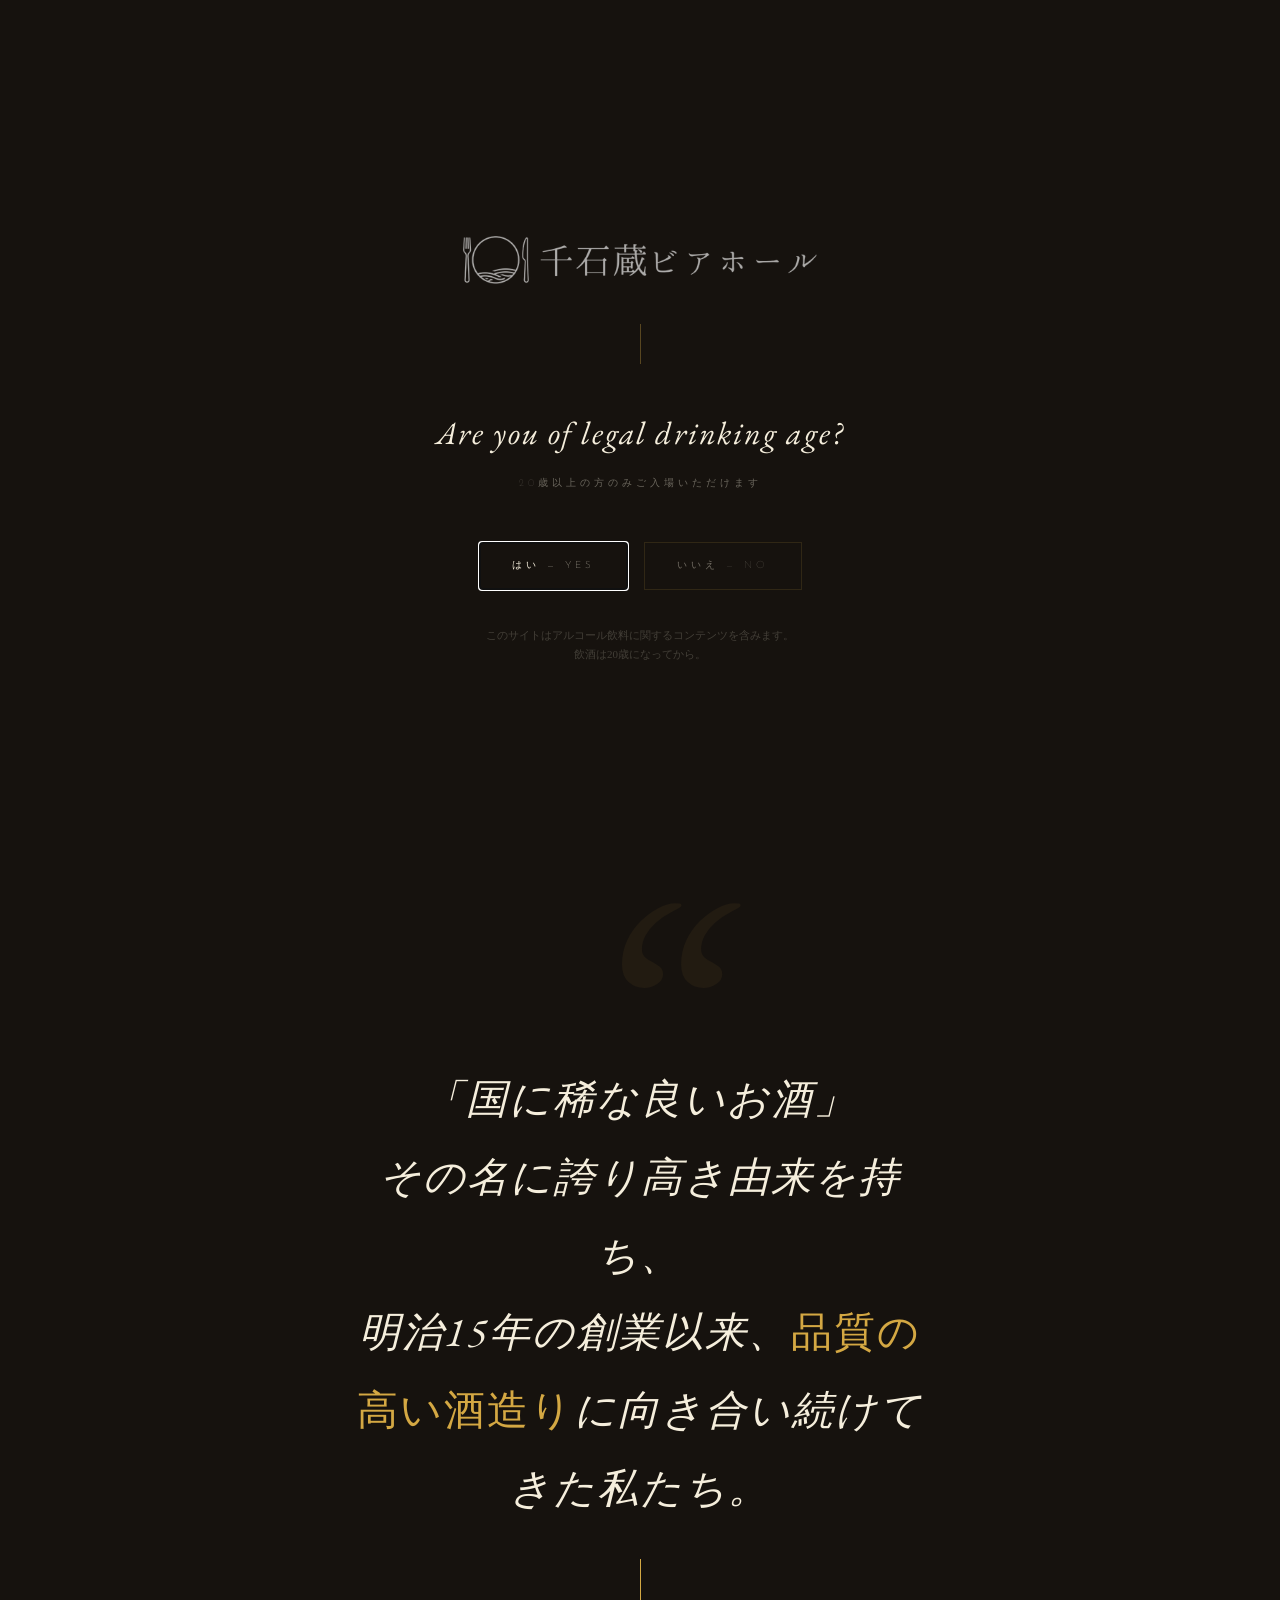
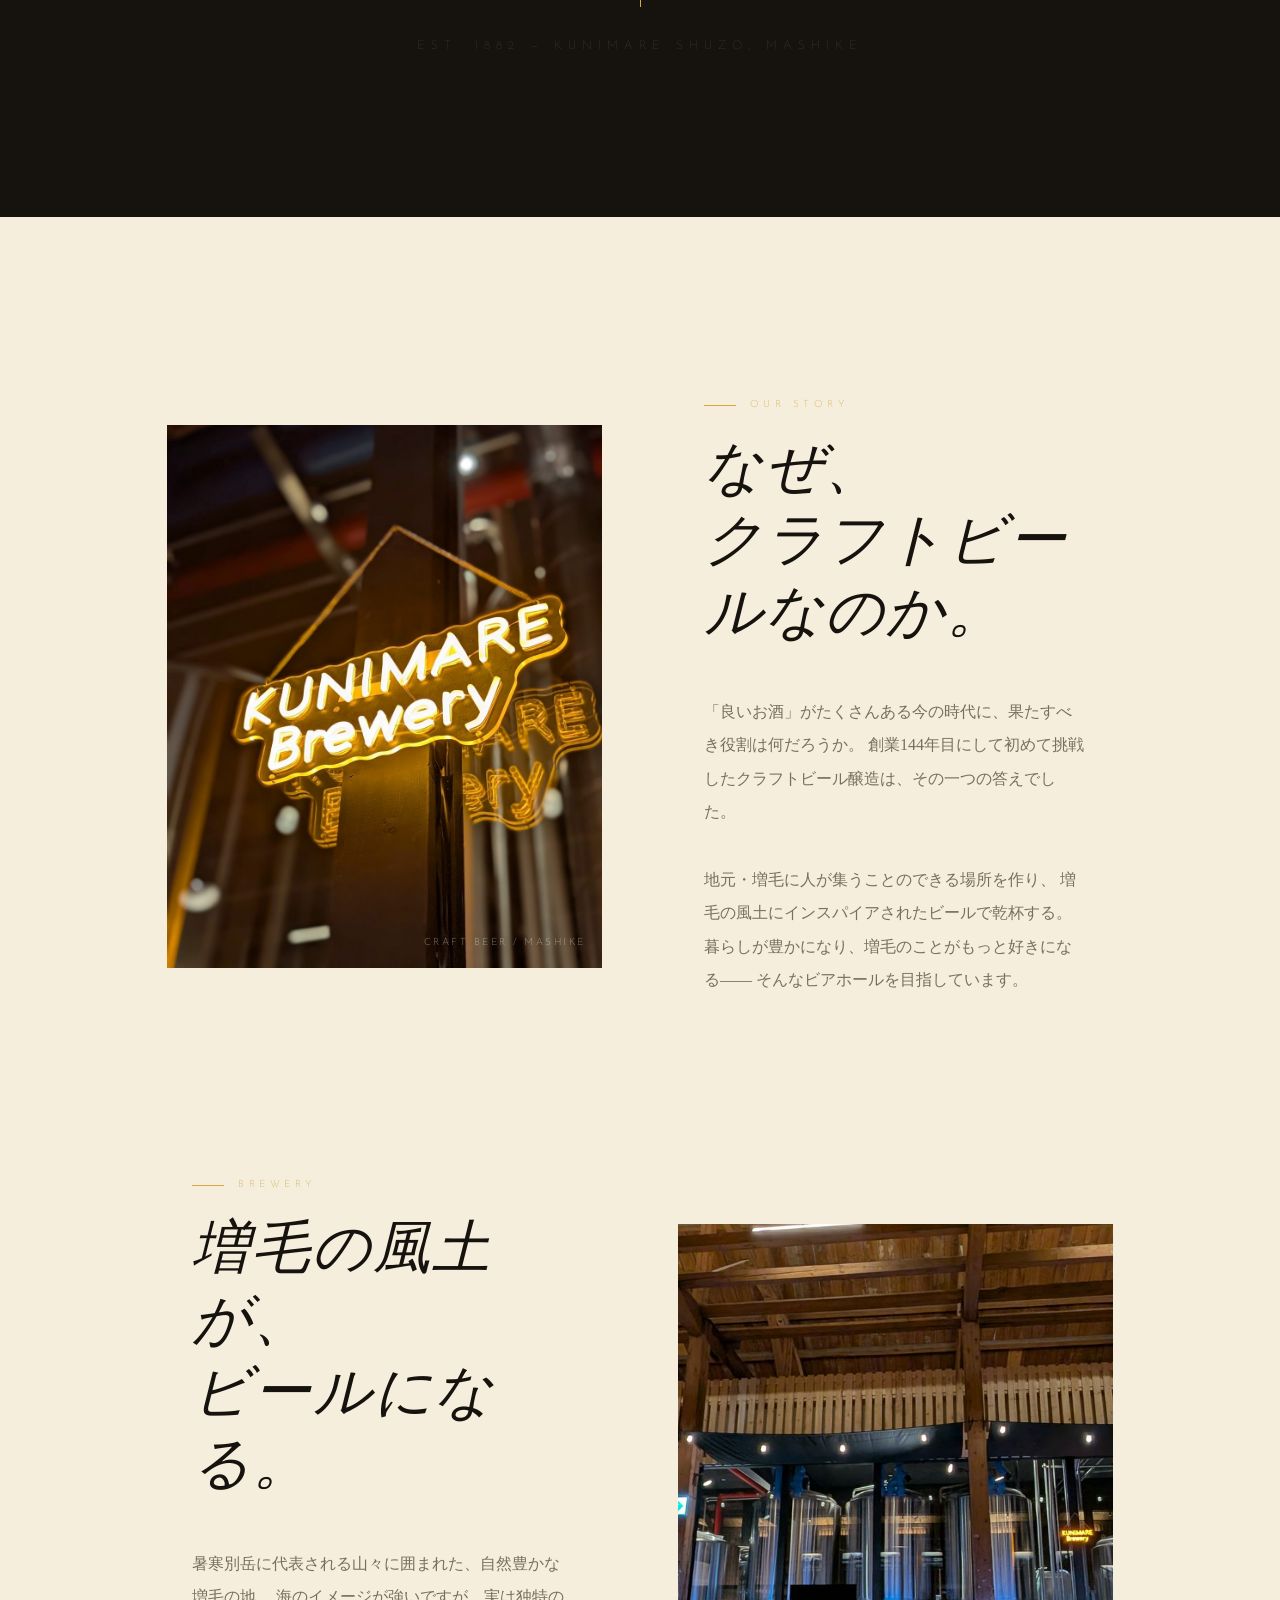
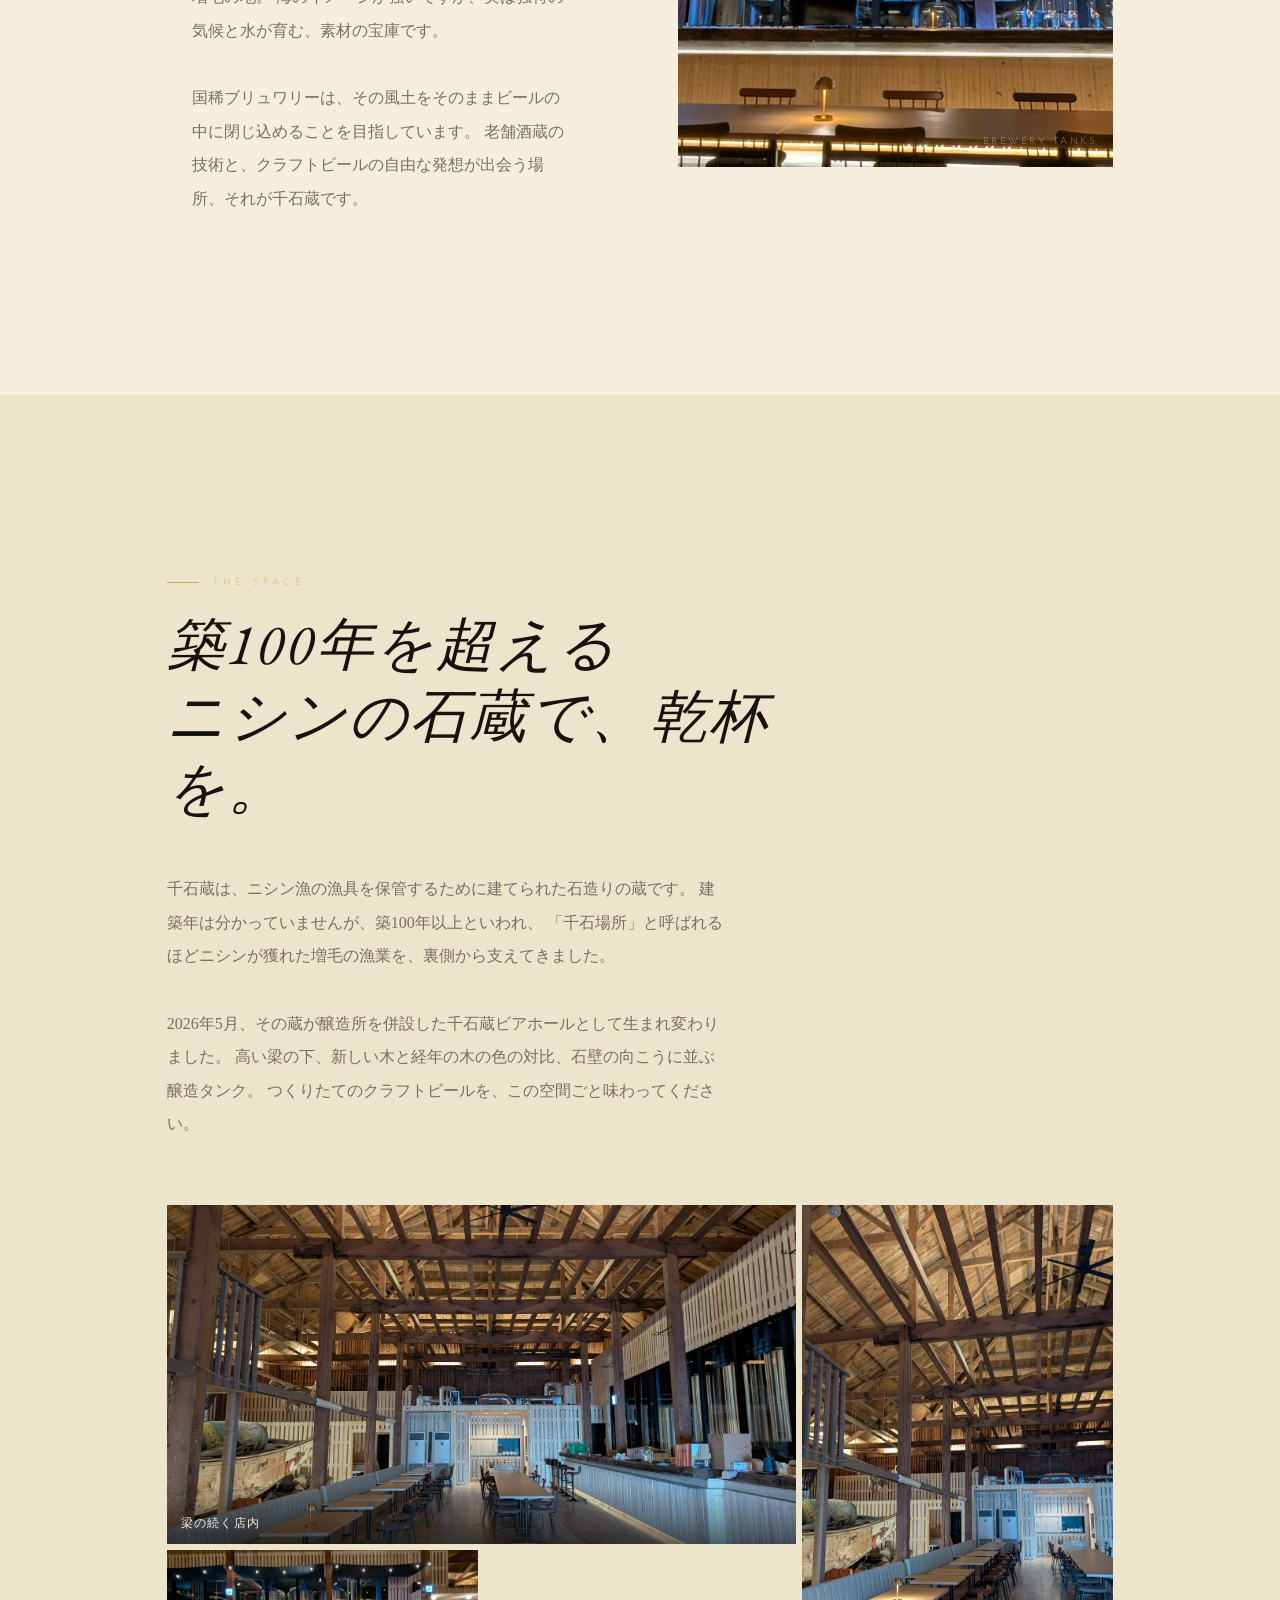
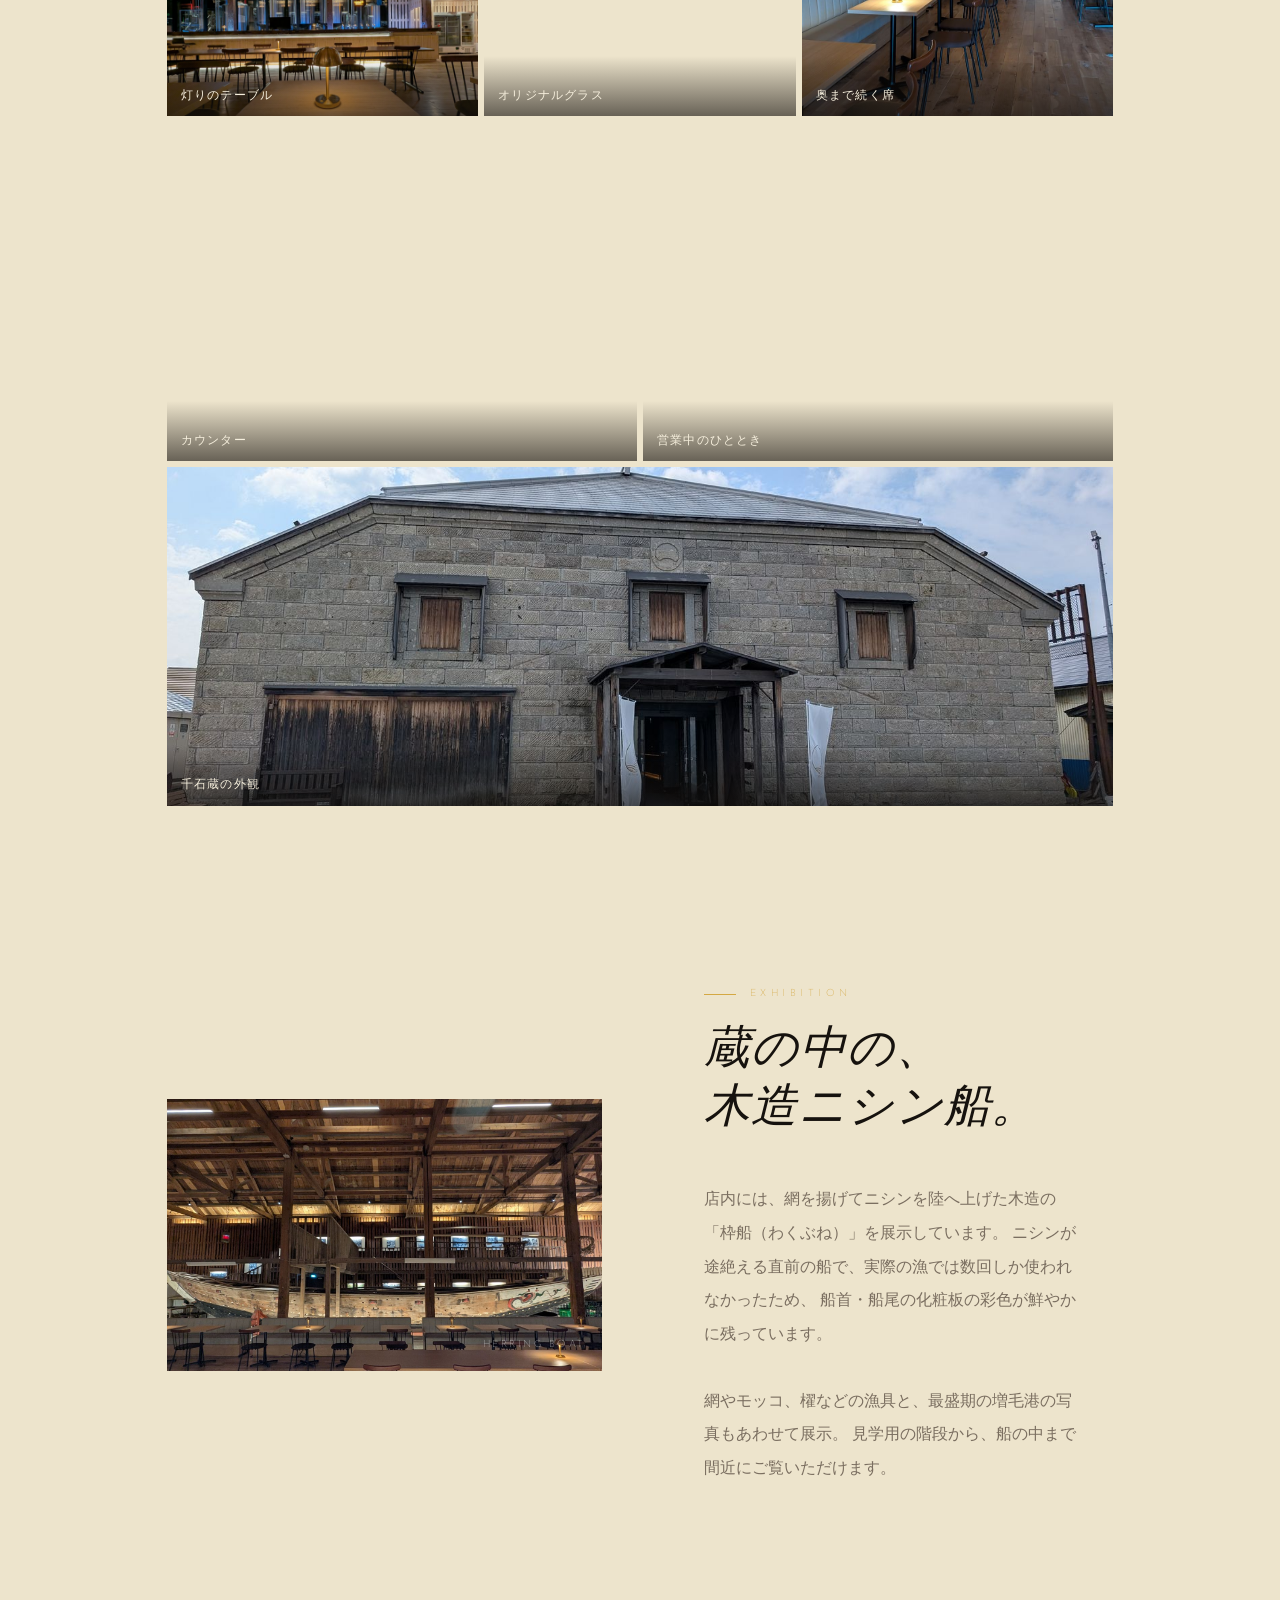
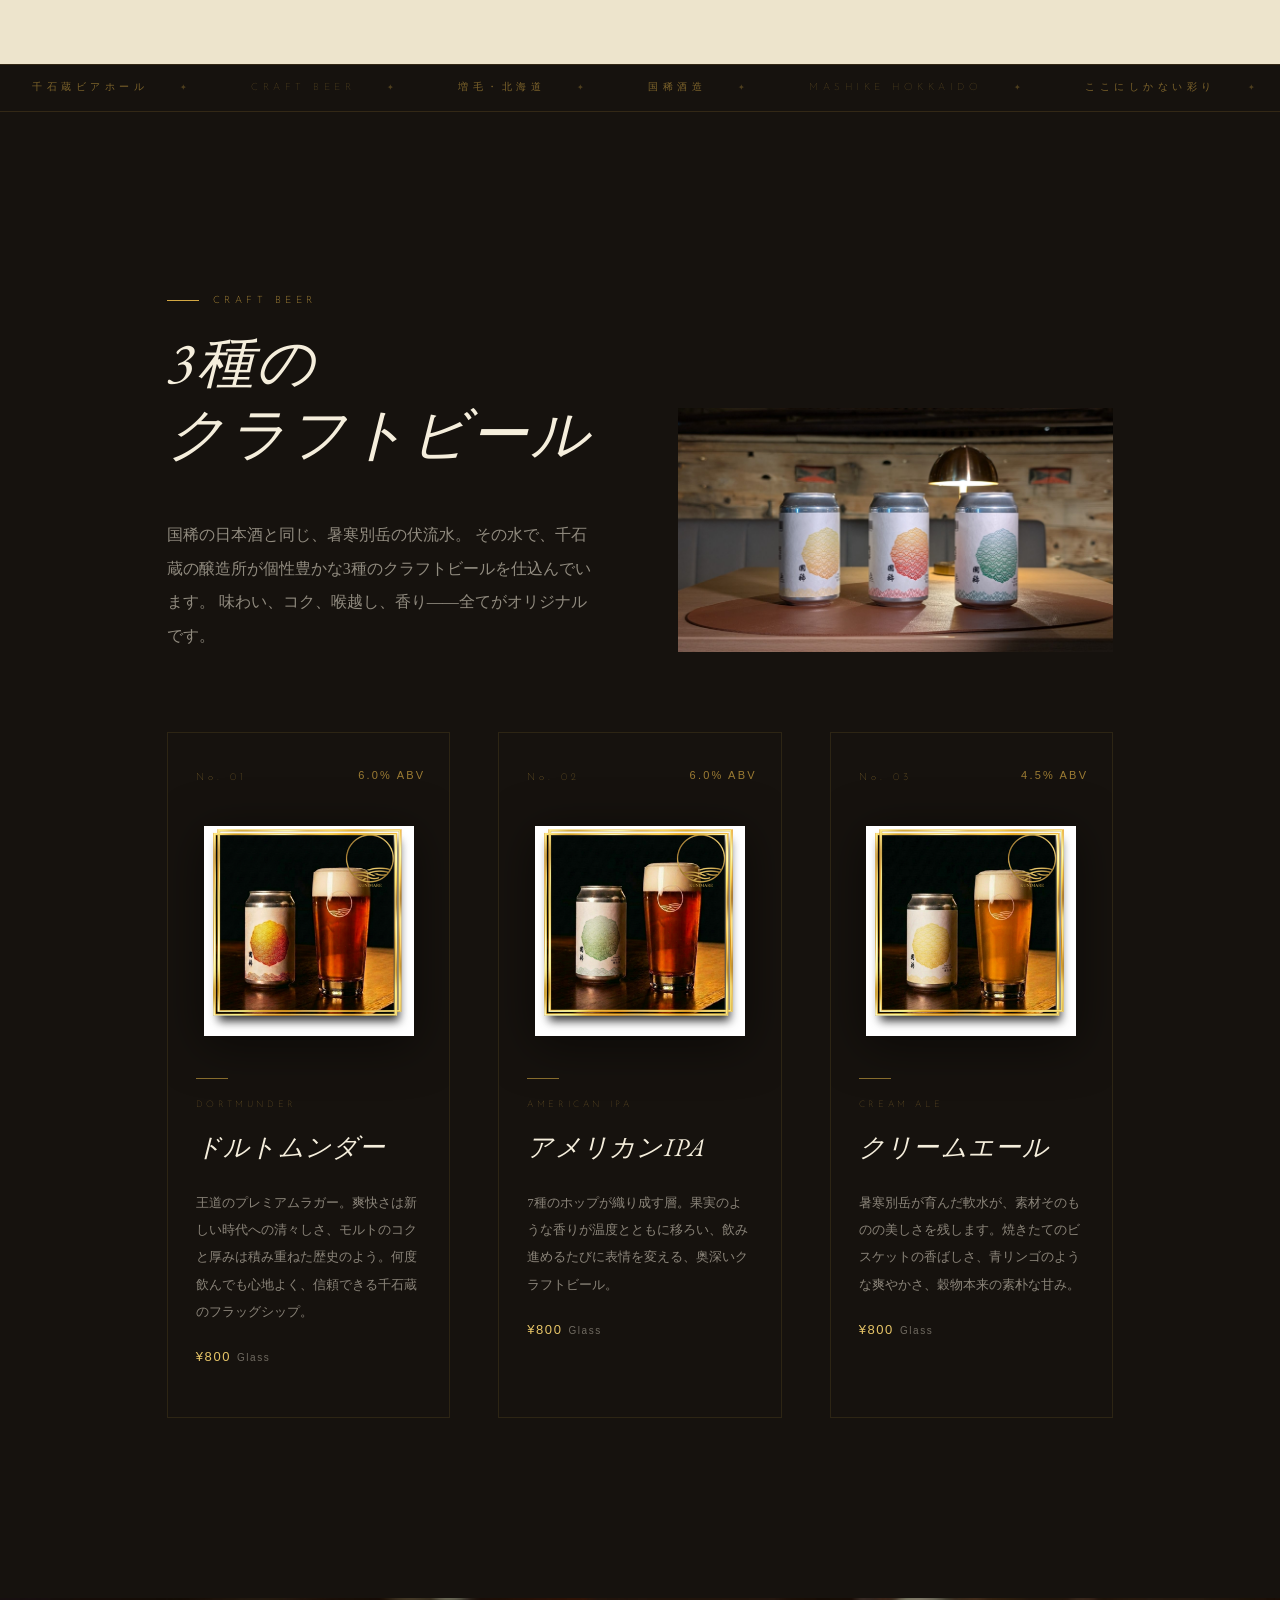
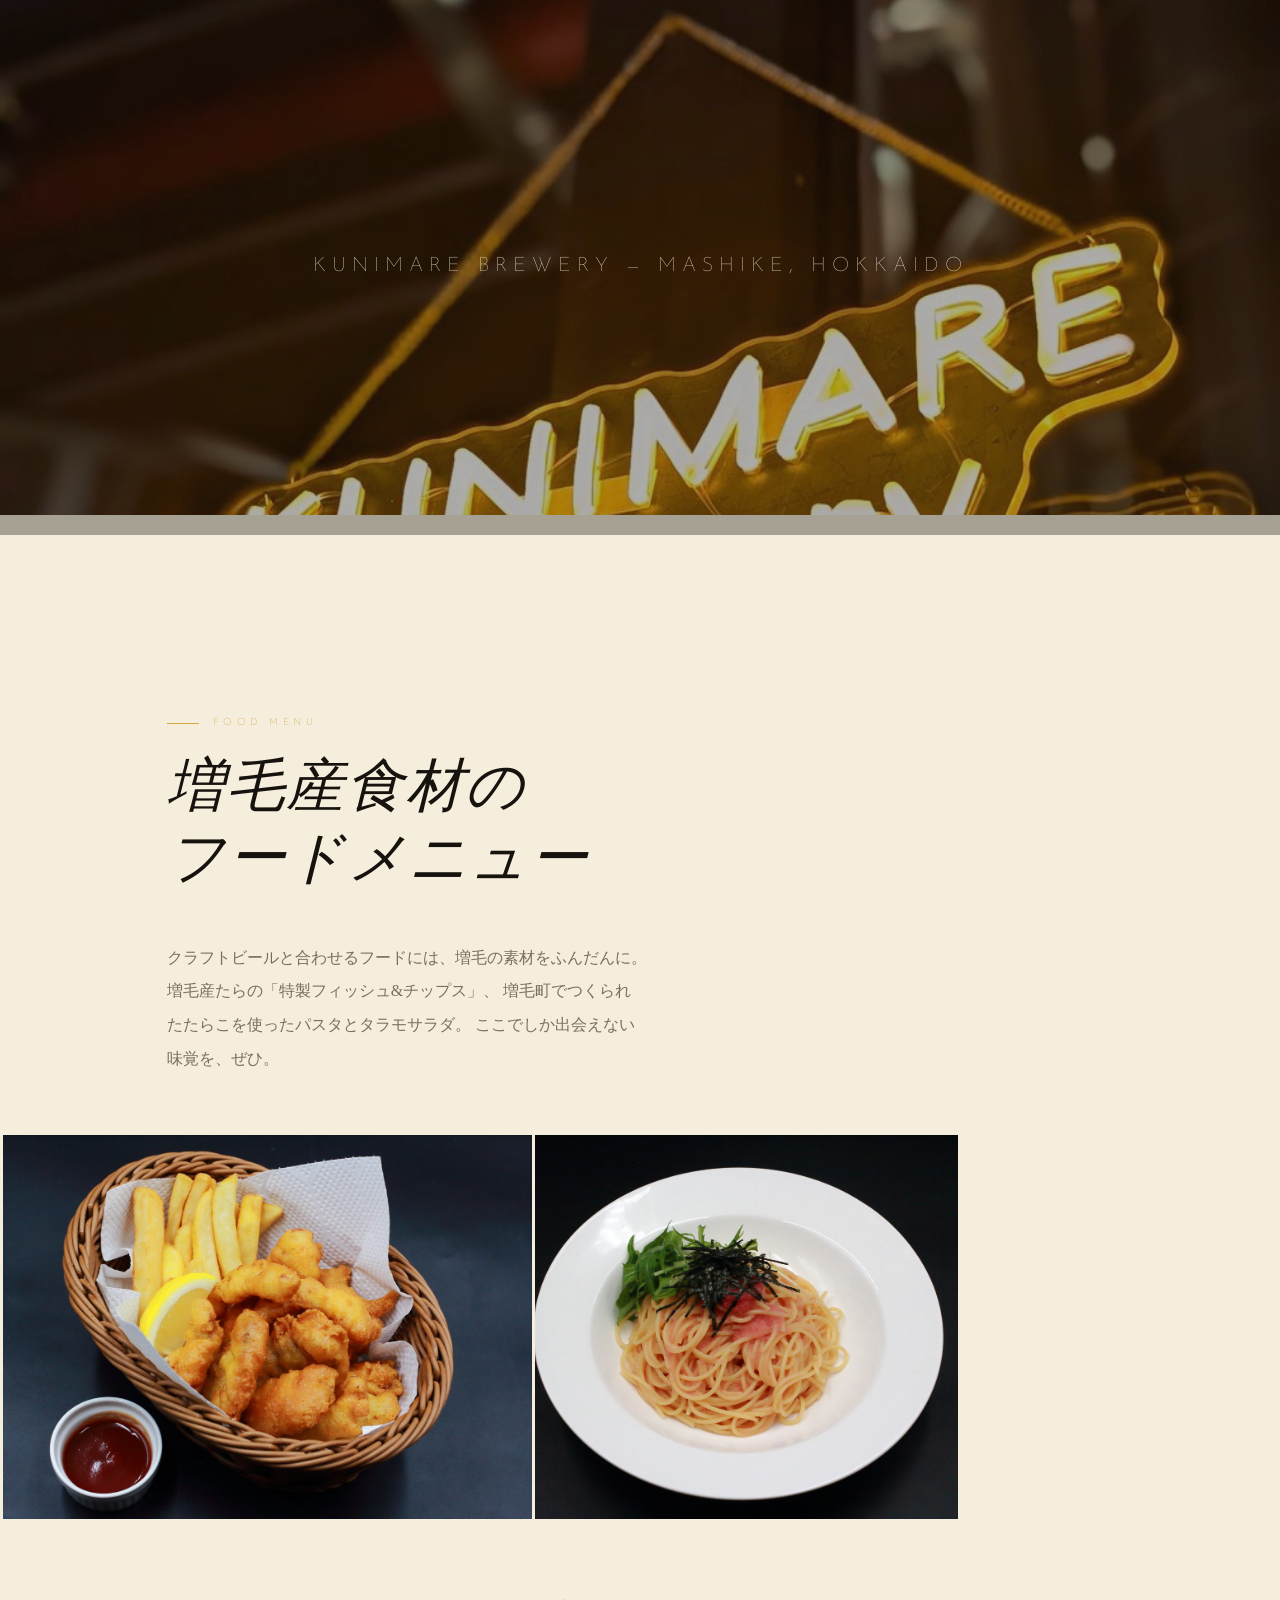
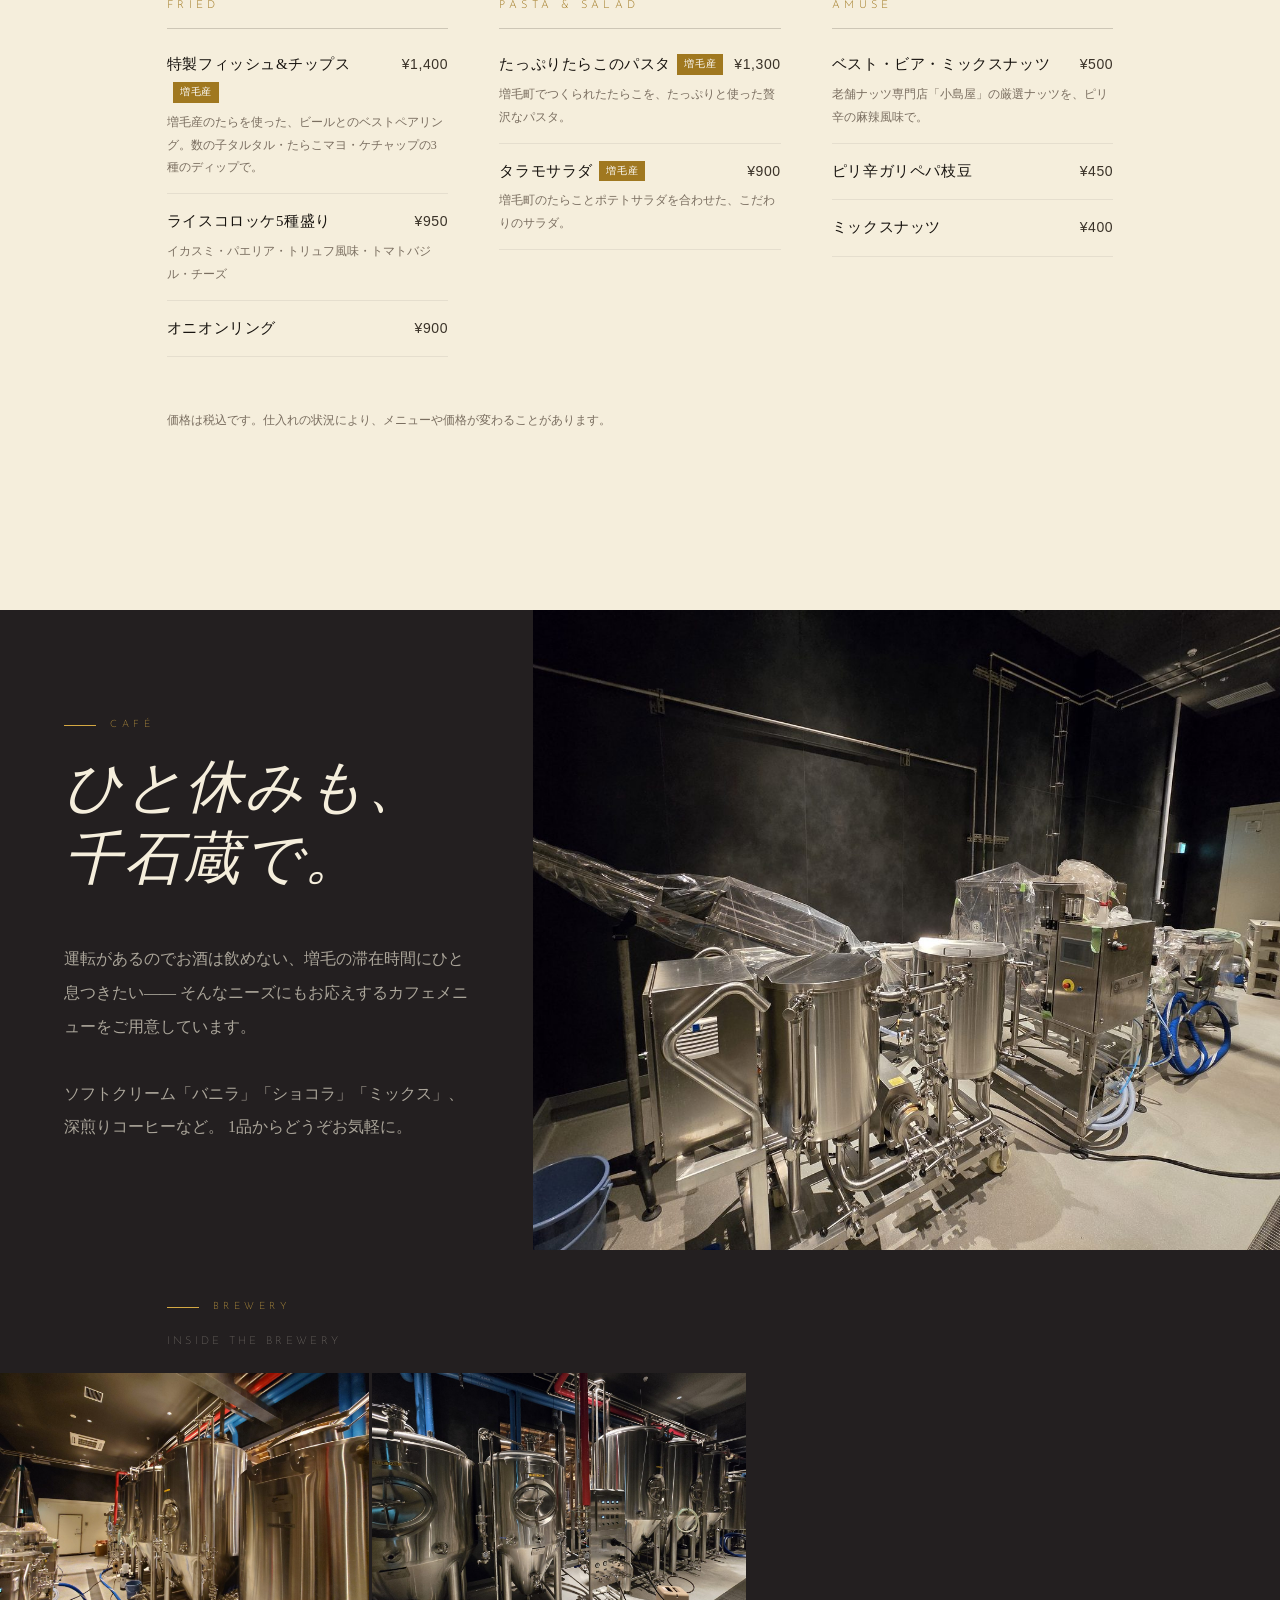
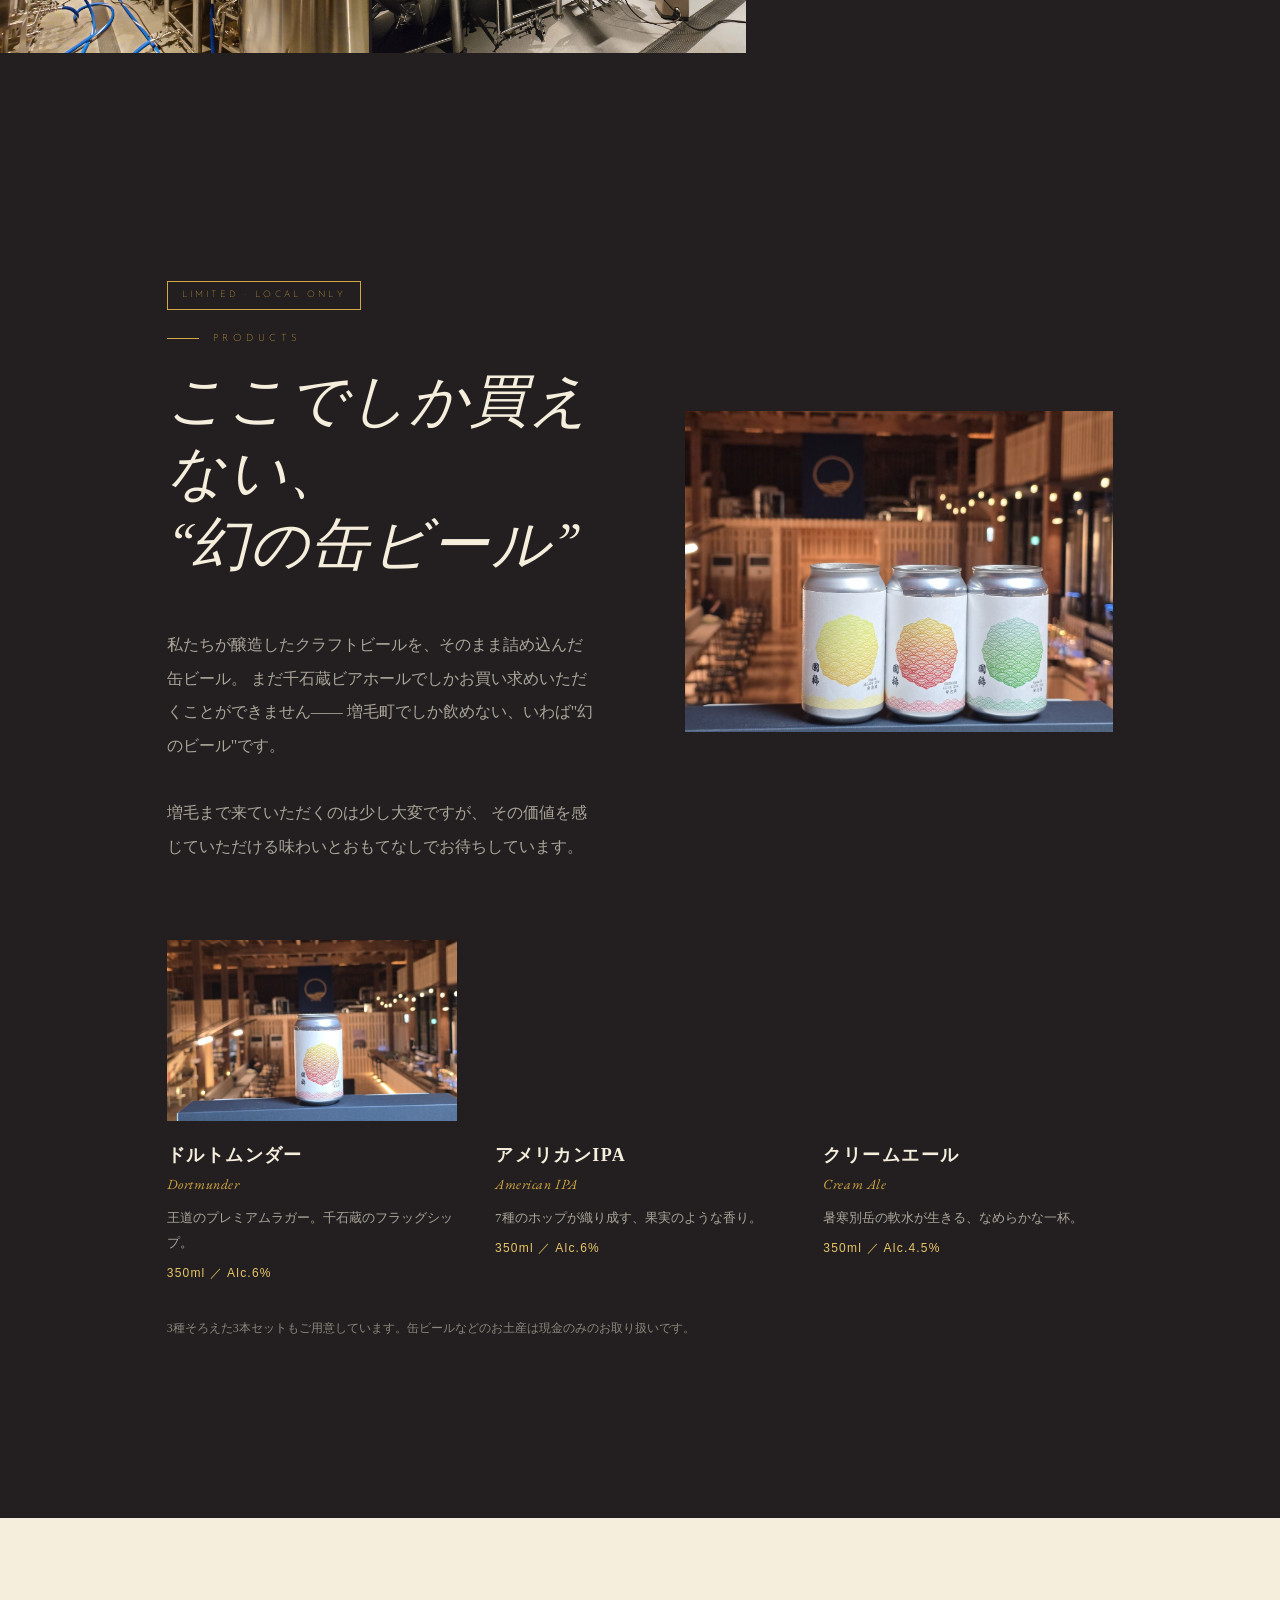
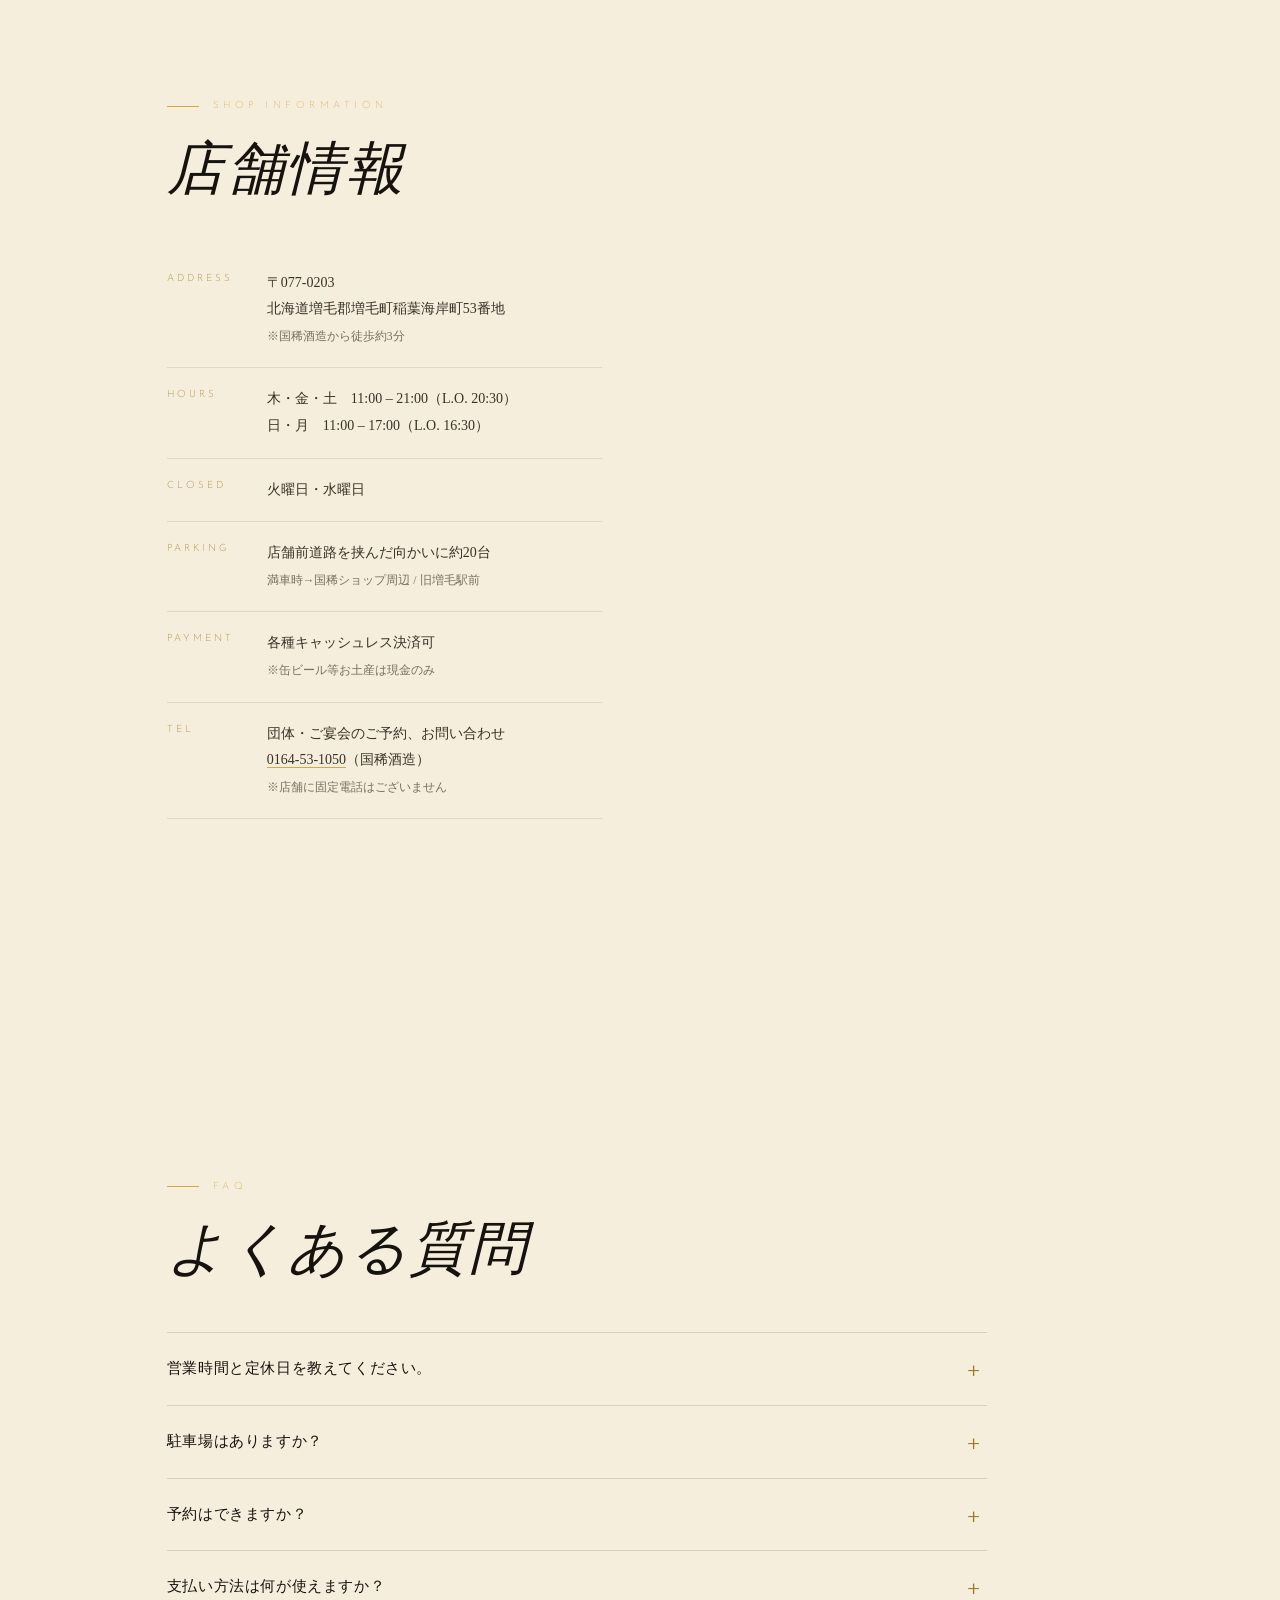
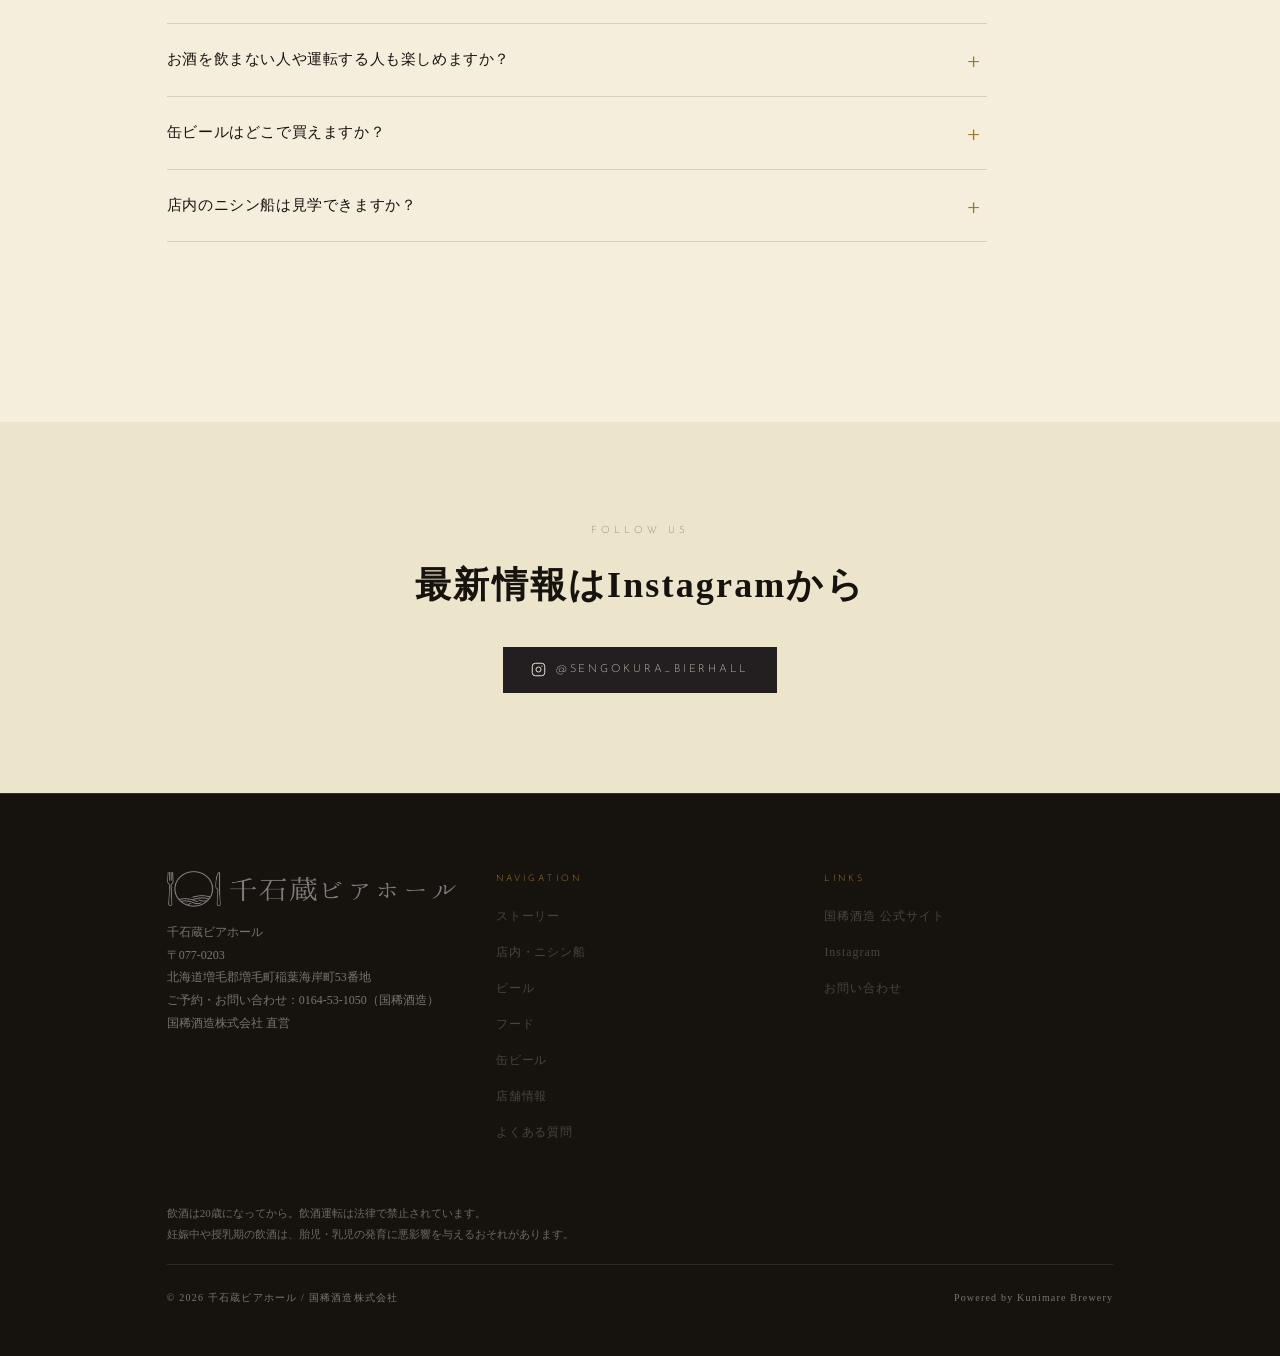
==== commit c0c4e2d2: "年齢確認のロゴが細い画面ではみ出すのを直す Co-Authored-By: Claude Opus 5.5 <noreply@anthropic.com>" ====
--- a/index.html
+++ b/index.html
@@ -1311,6 +1311,8 @@
 }
 .agegate__logo {
   height: 48px;
+  max-width: calc(100vw - 48px);   /* 横長ロゴが細い画面ではみ出さないように */
+  object-fit: contain;
   filter: brightness(0) invert(1);
   opacity: 0.65;
   margin-bottom: 40px;
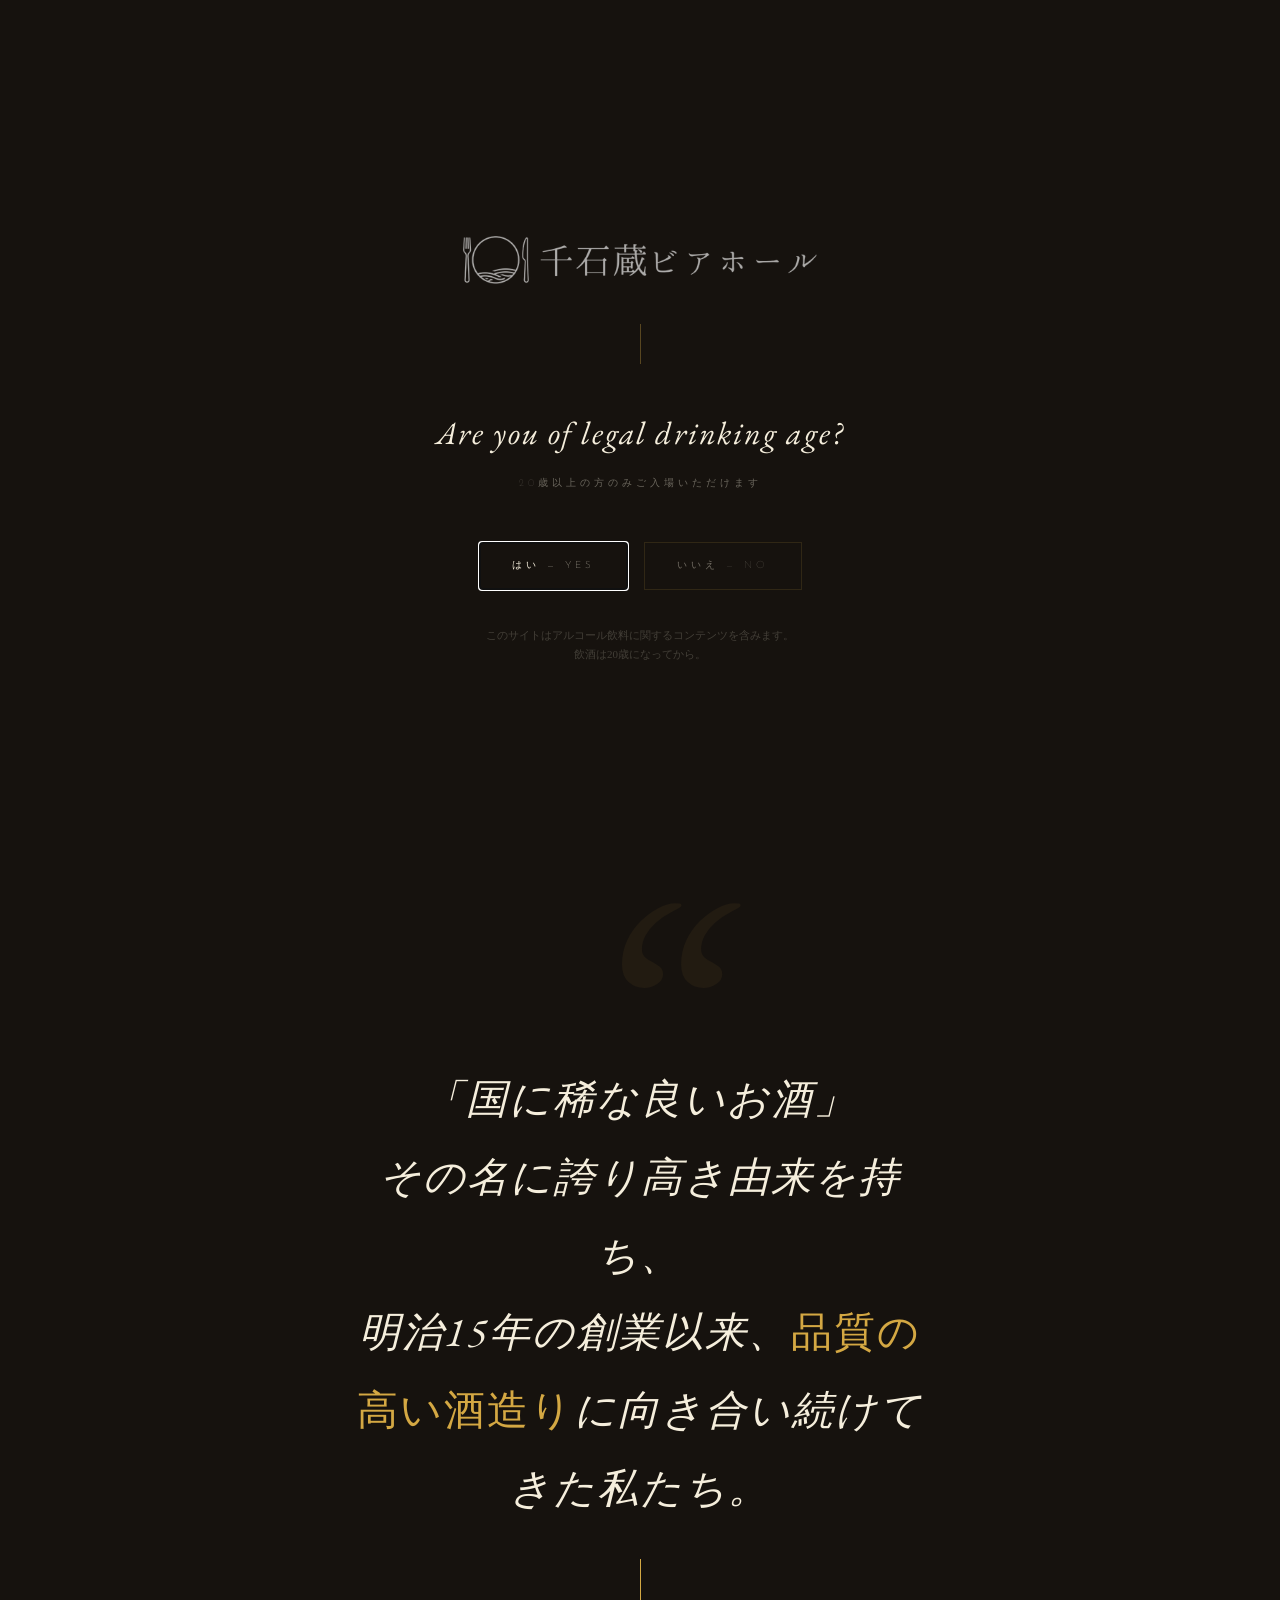
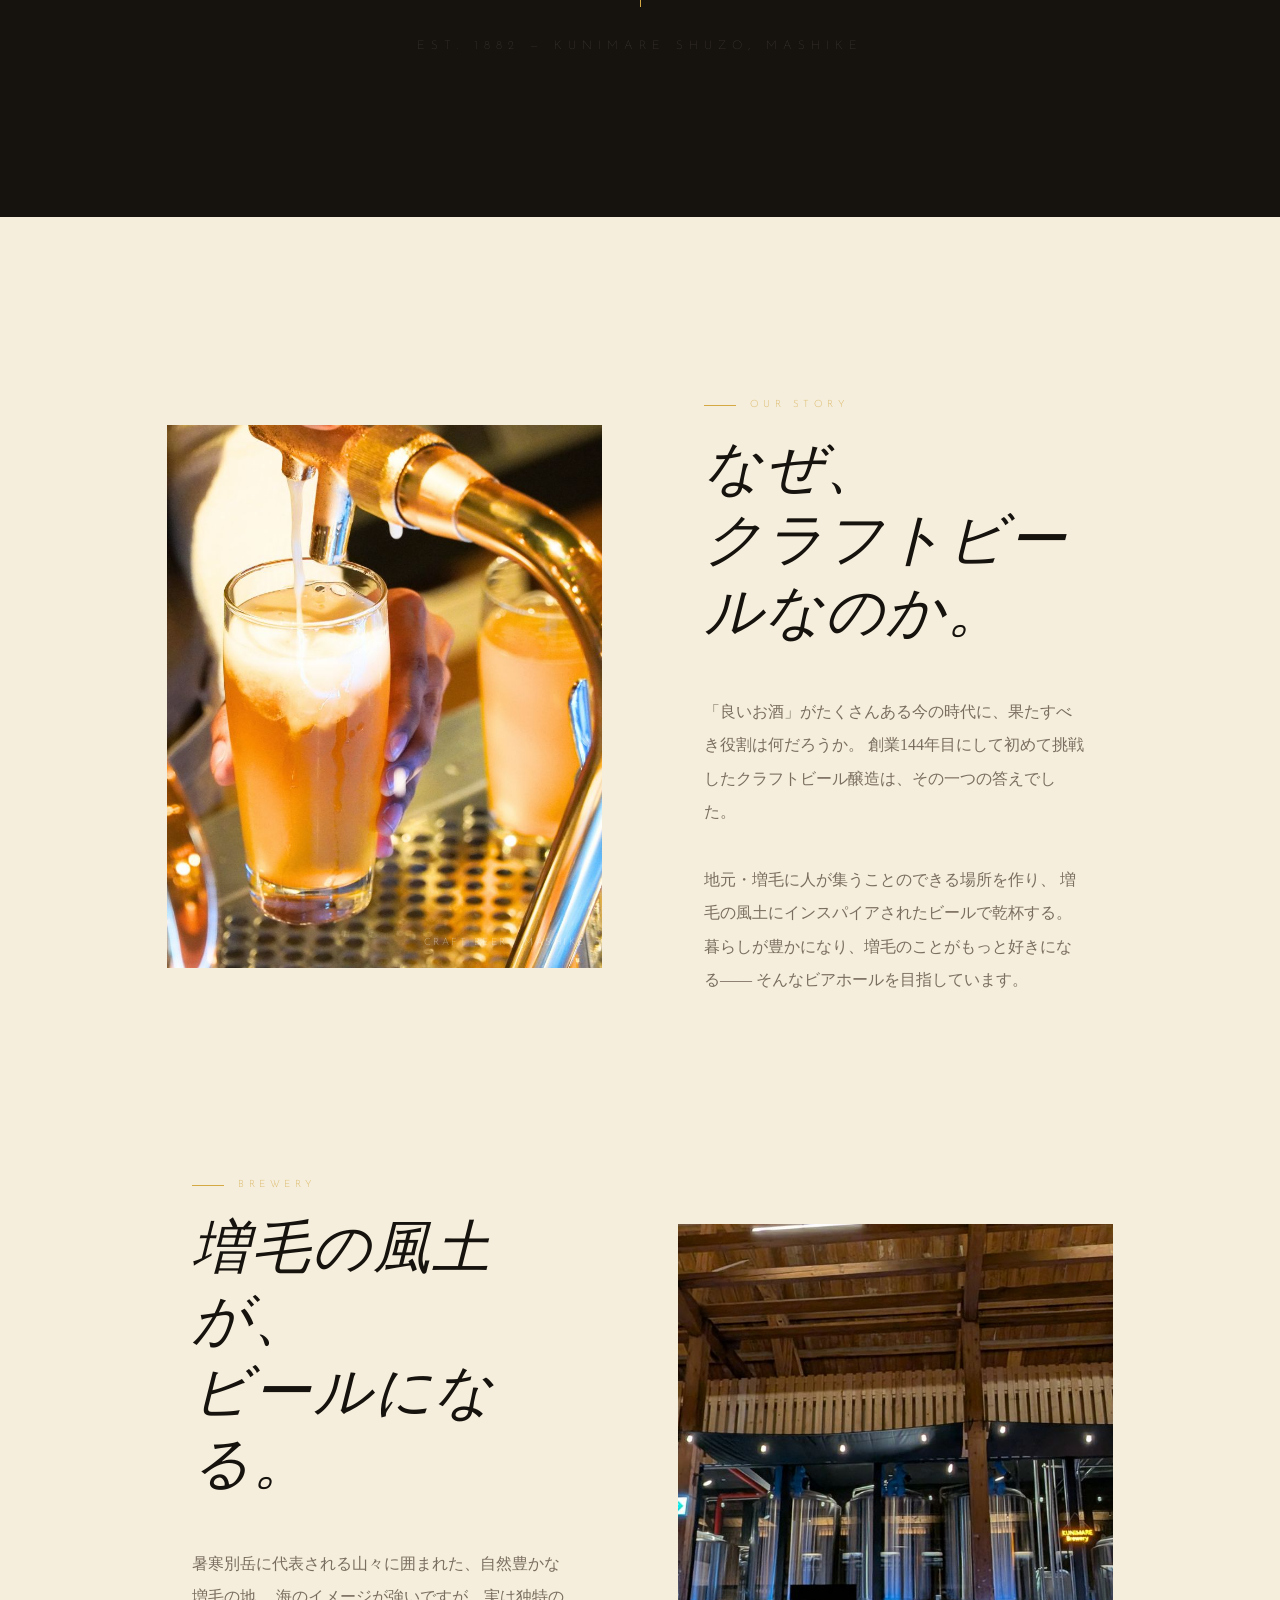
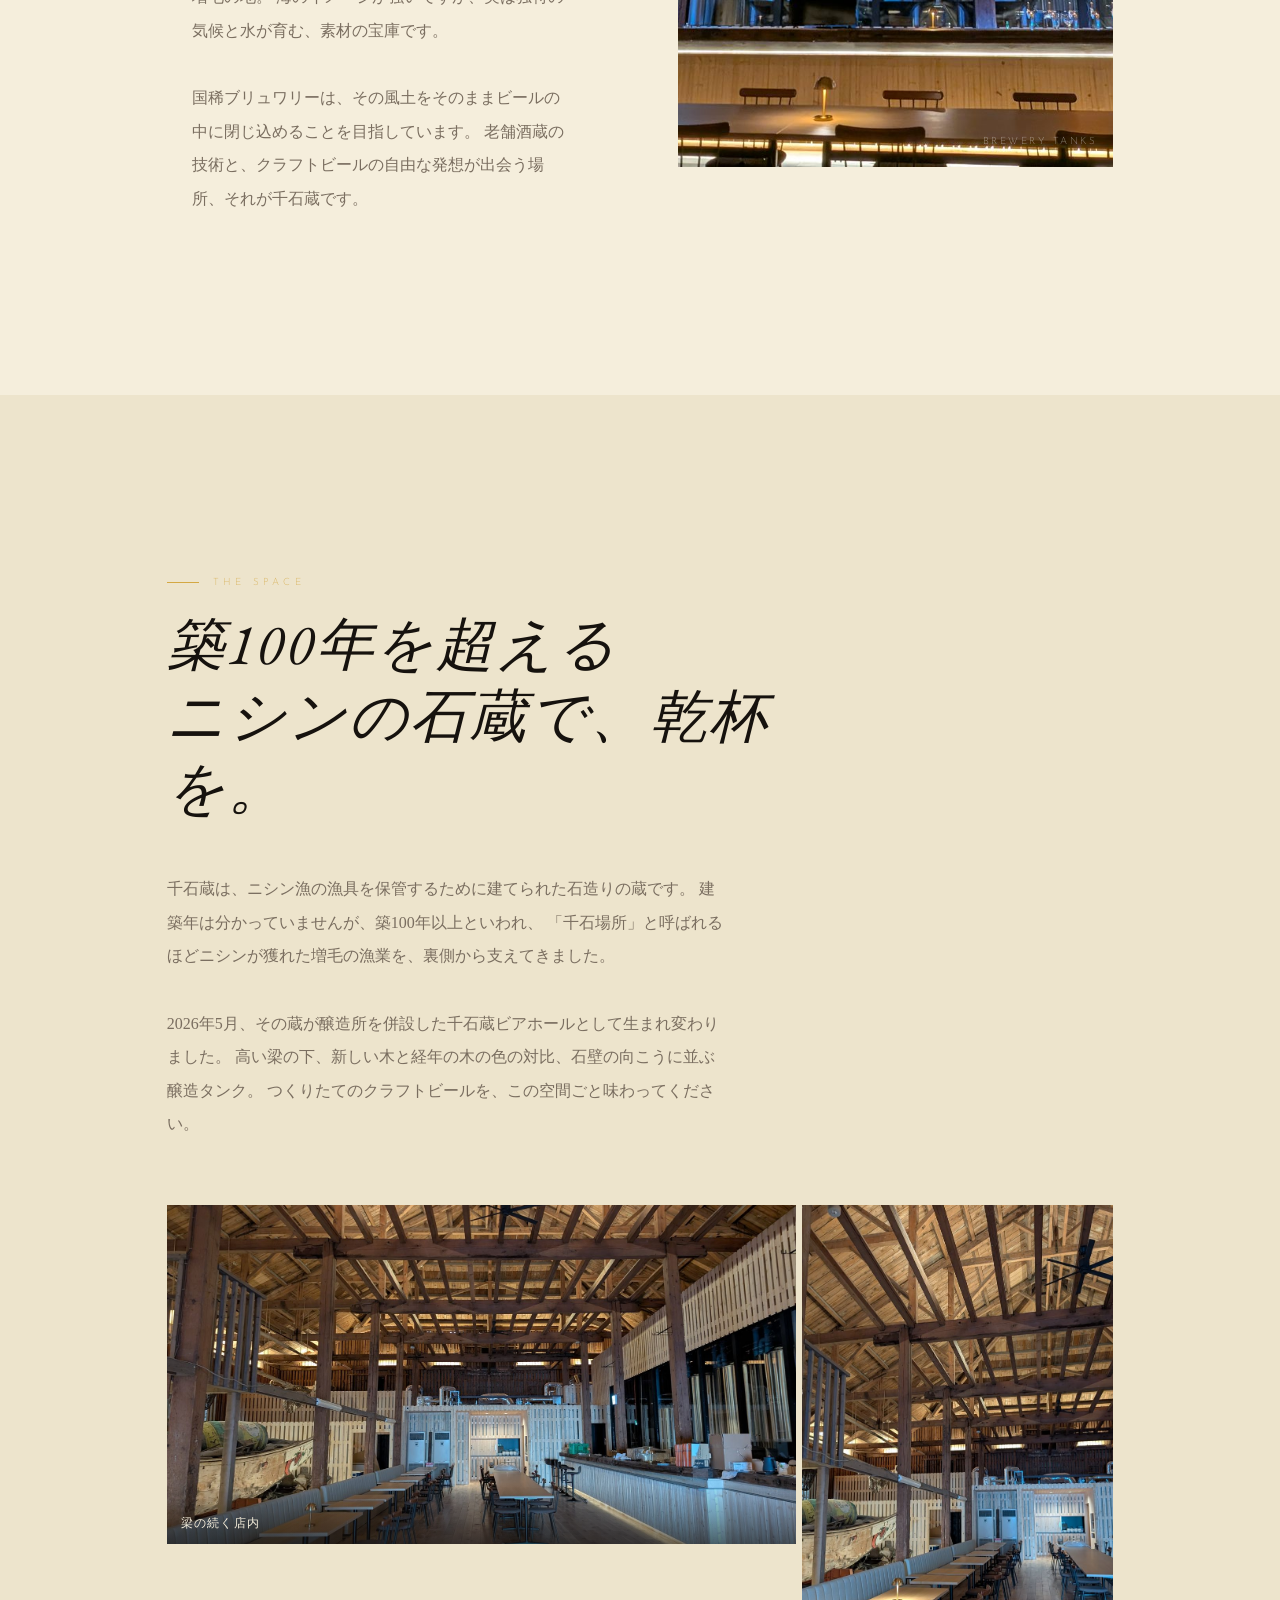
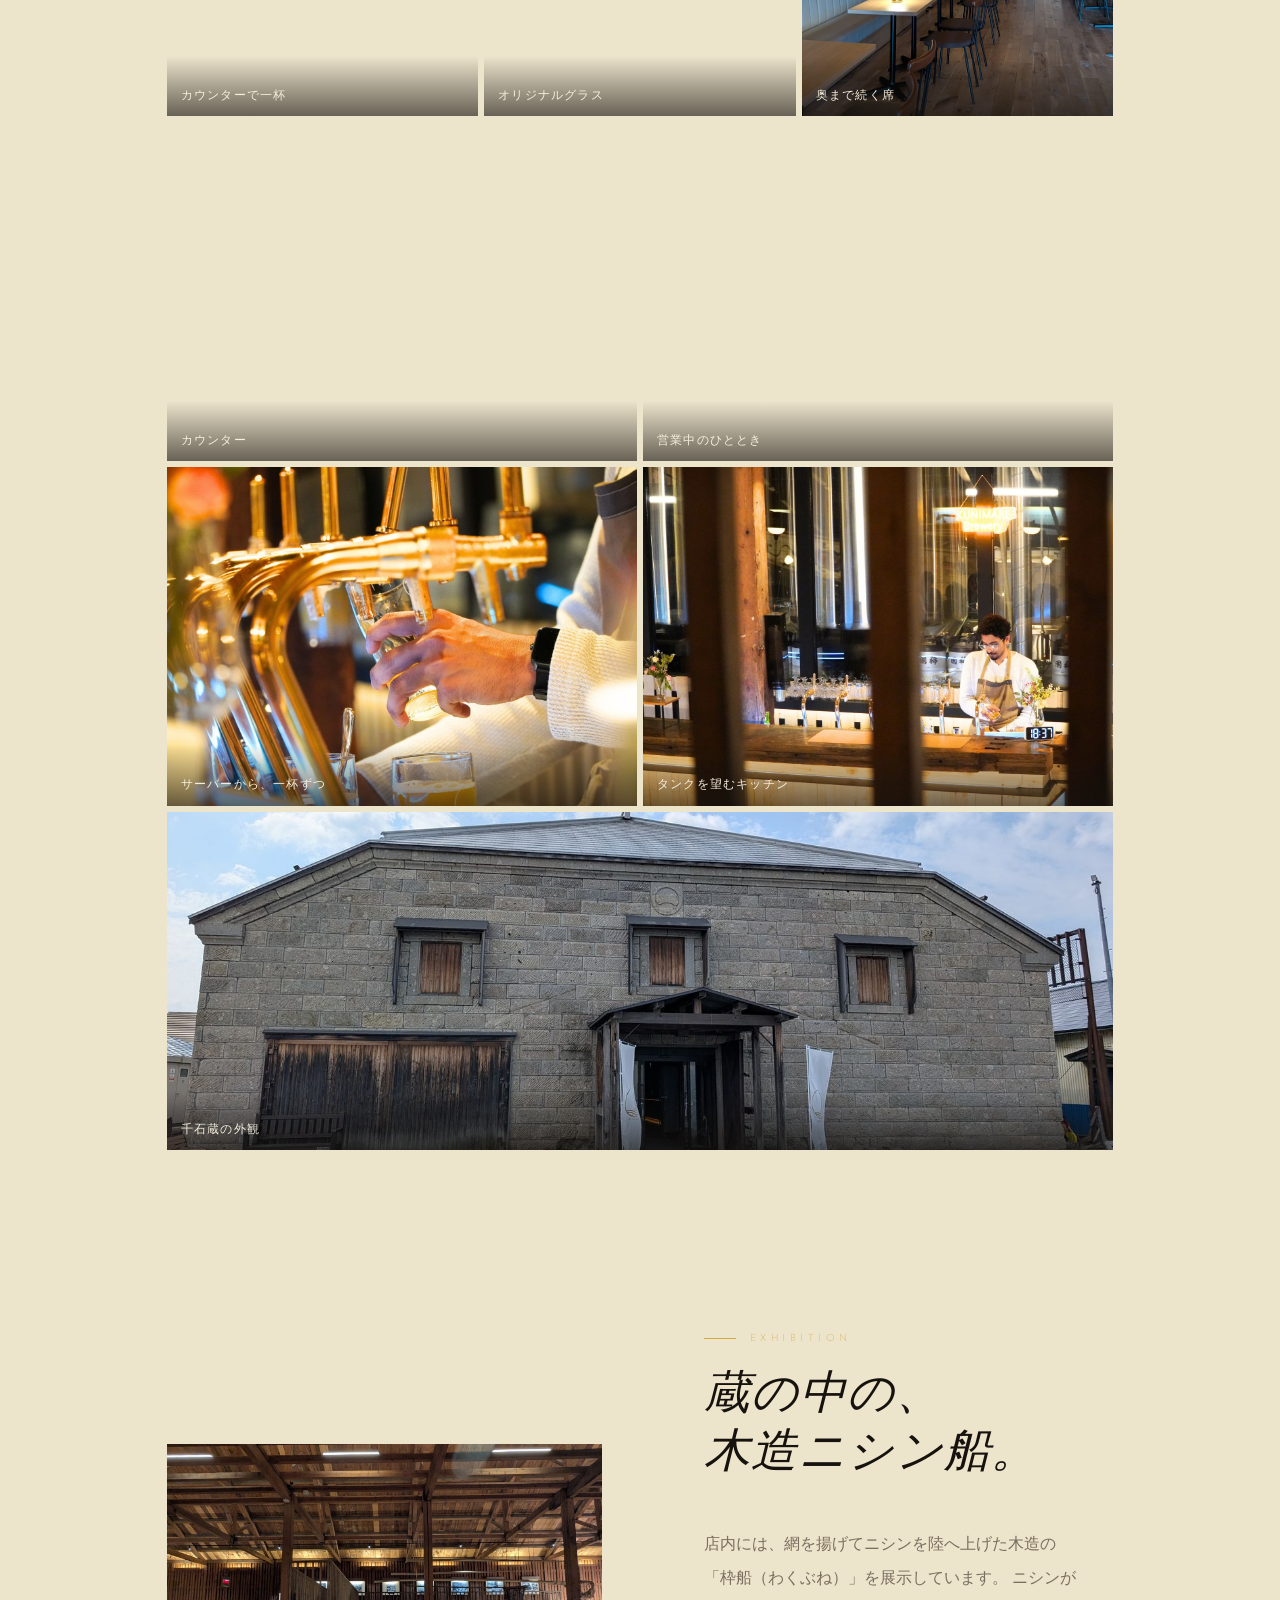
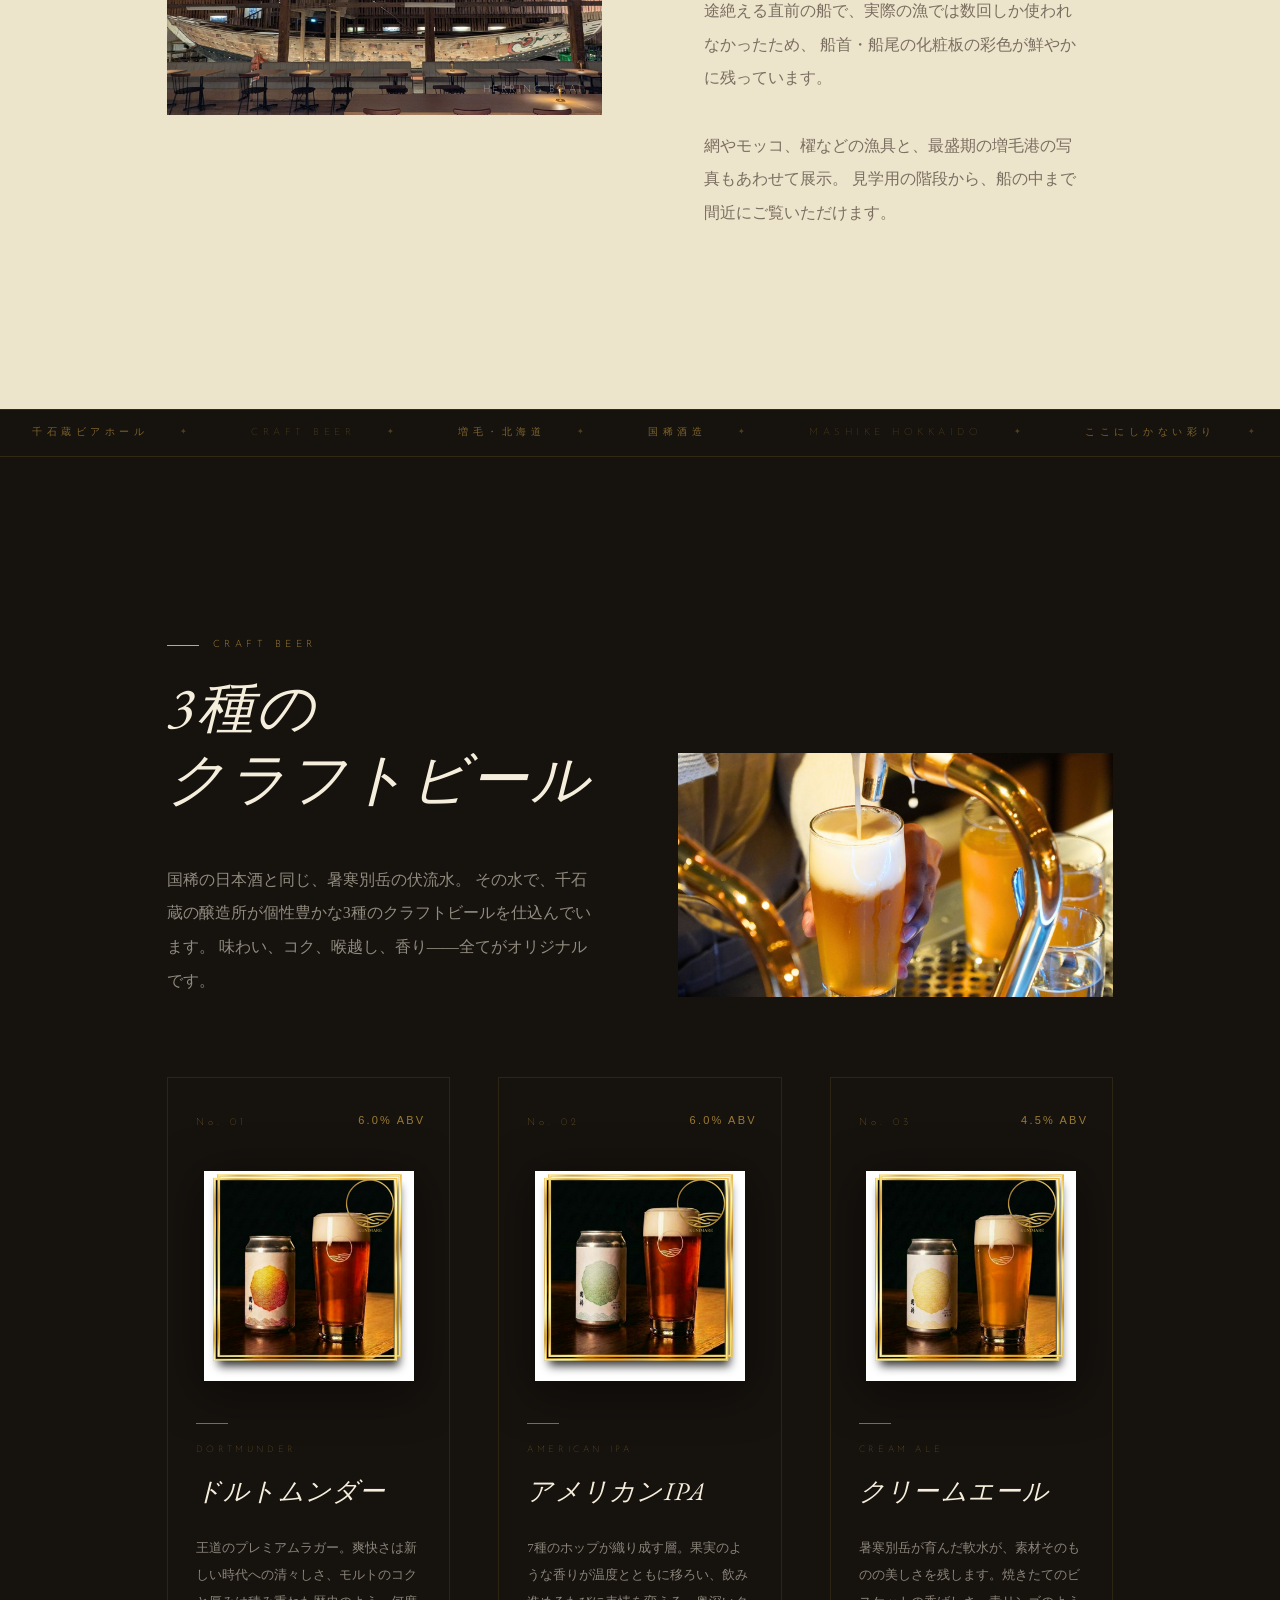
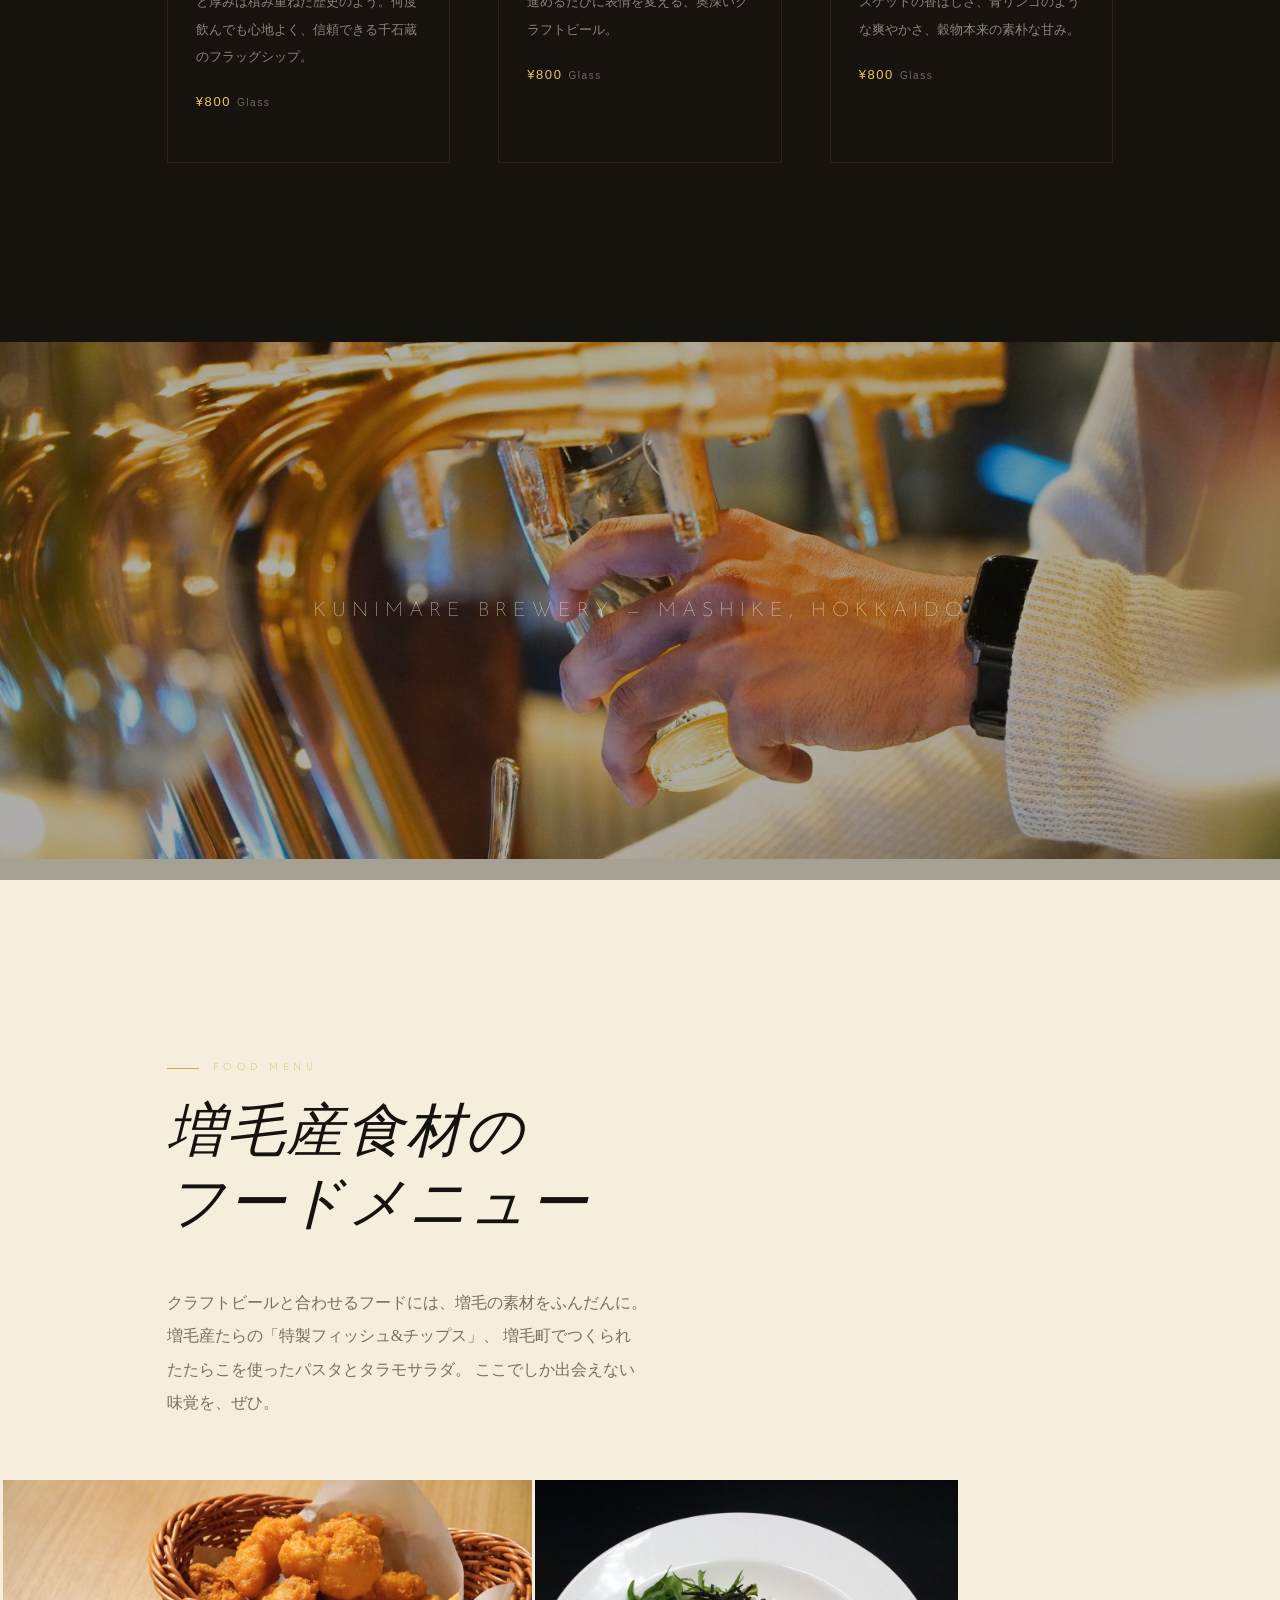
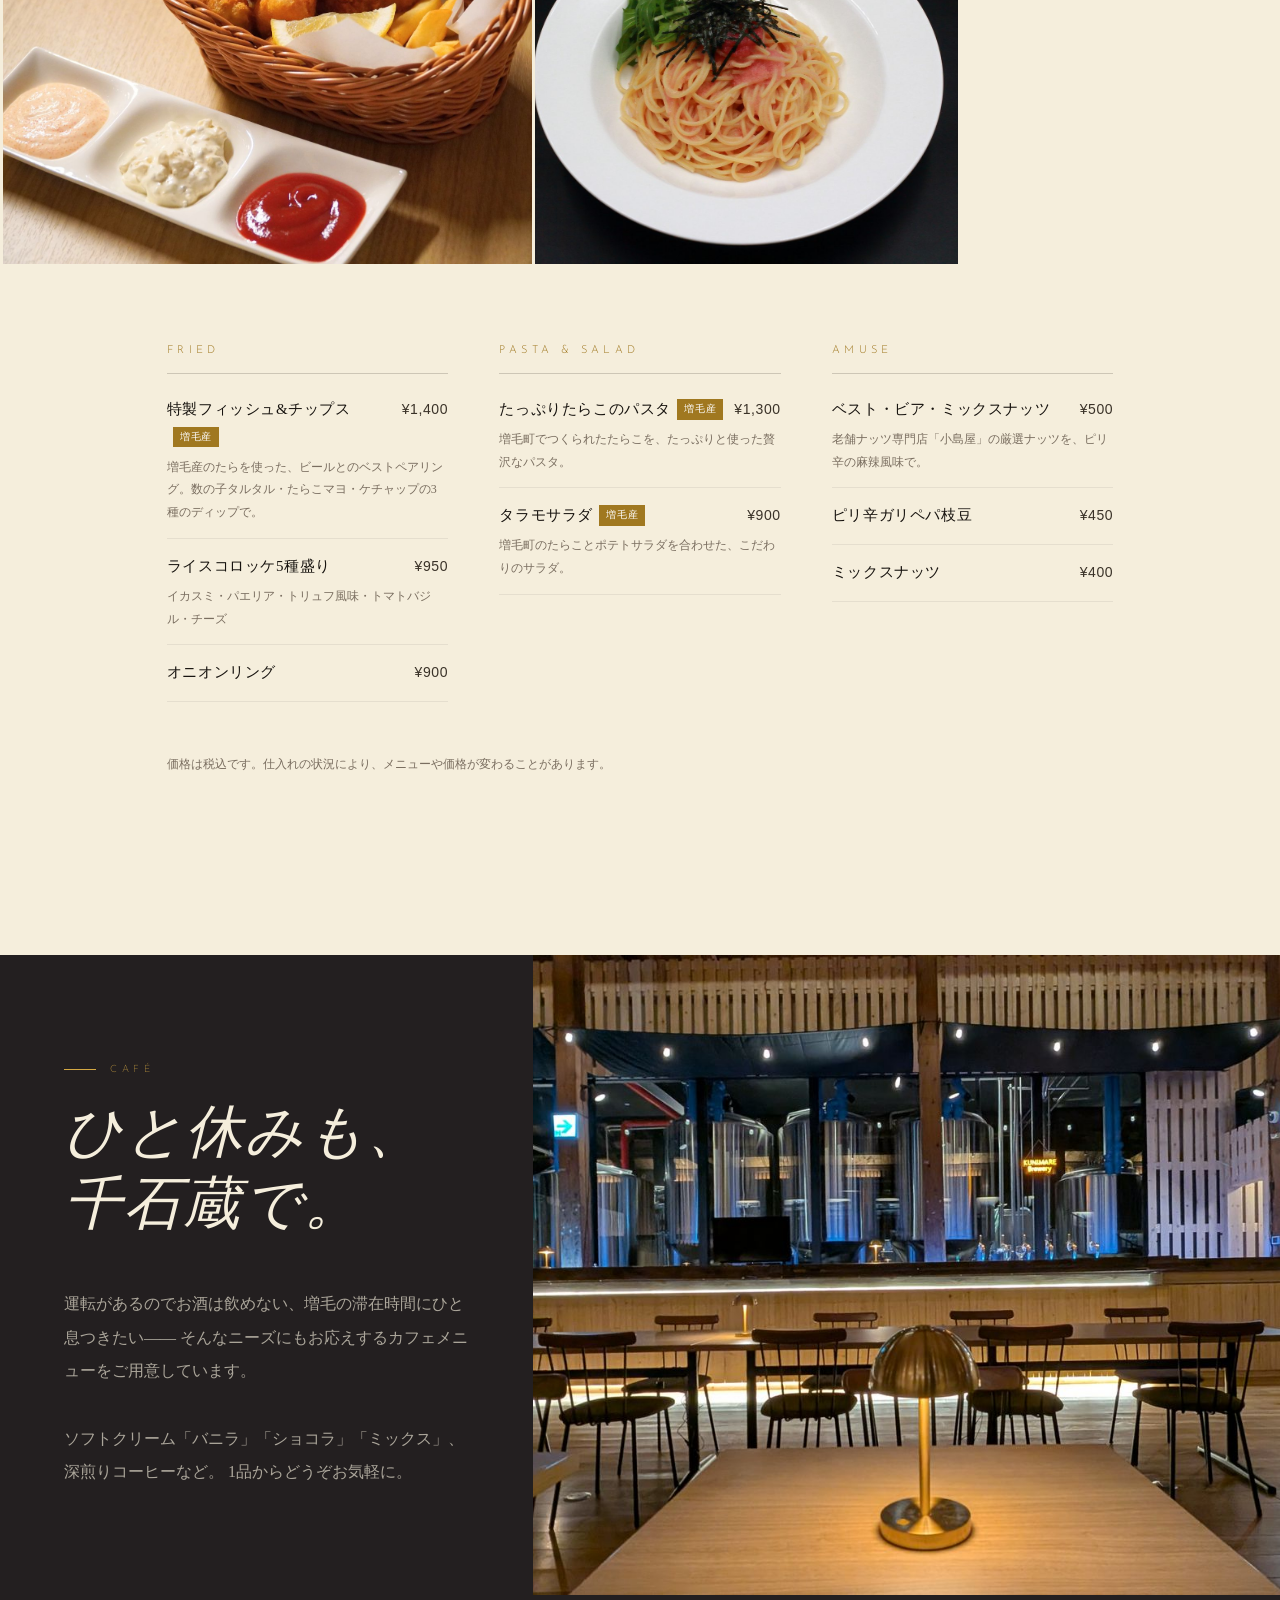
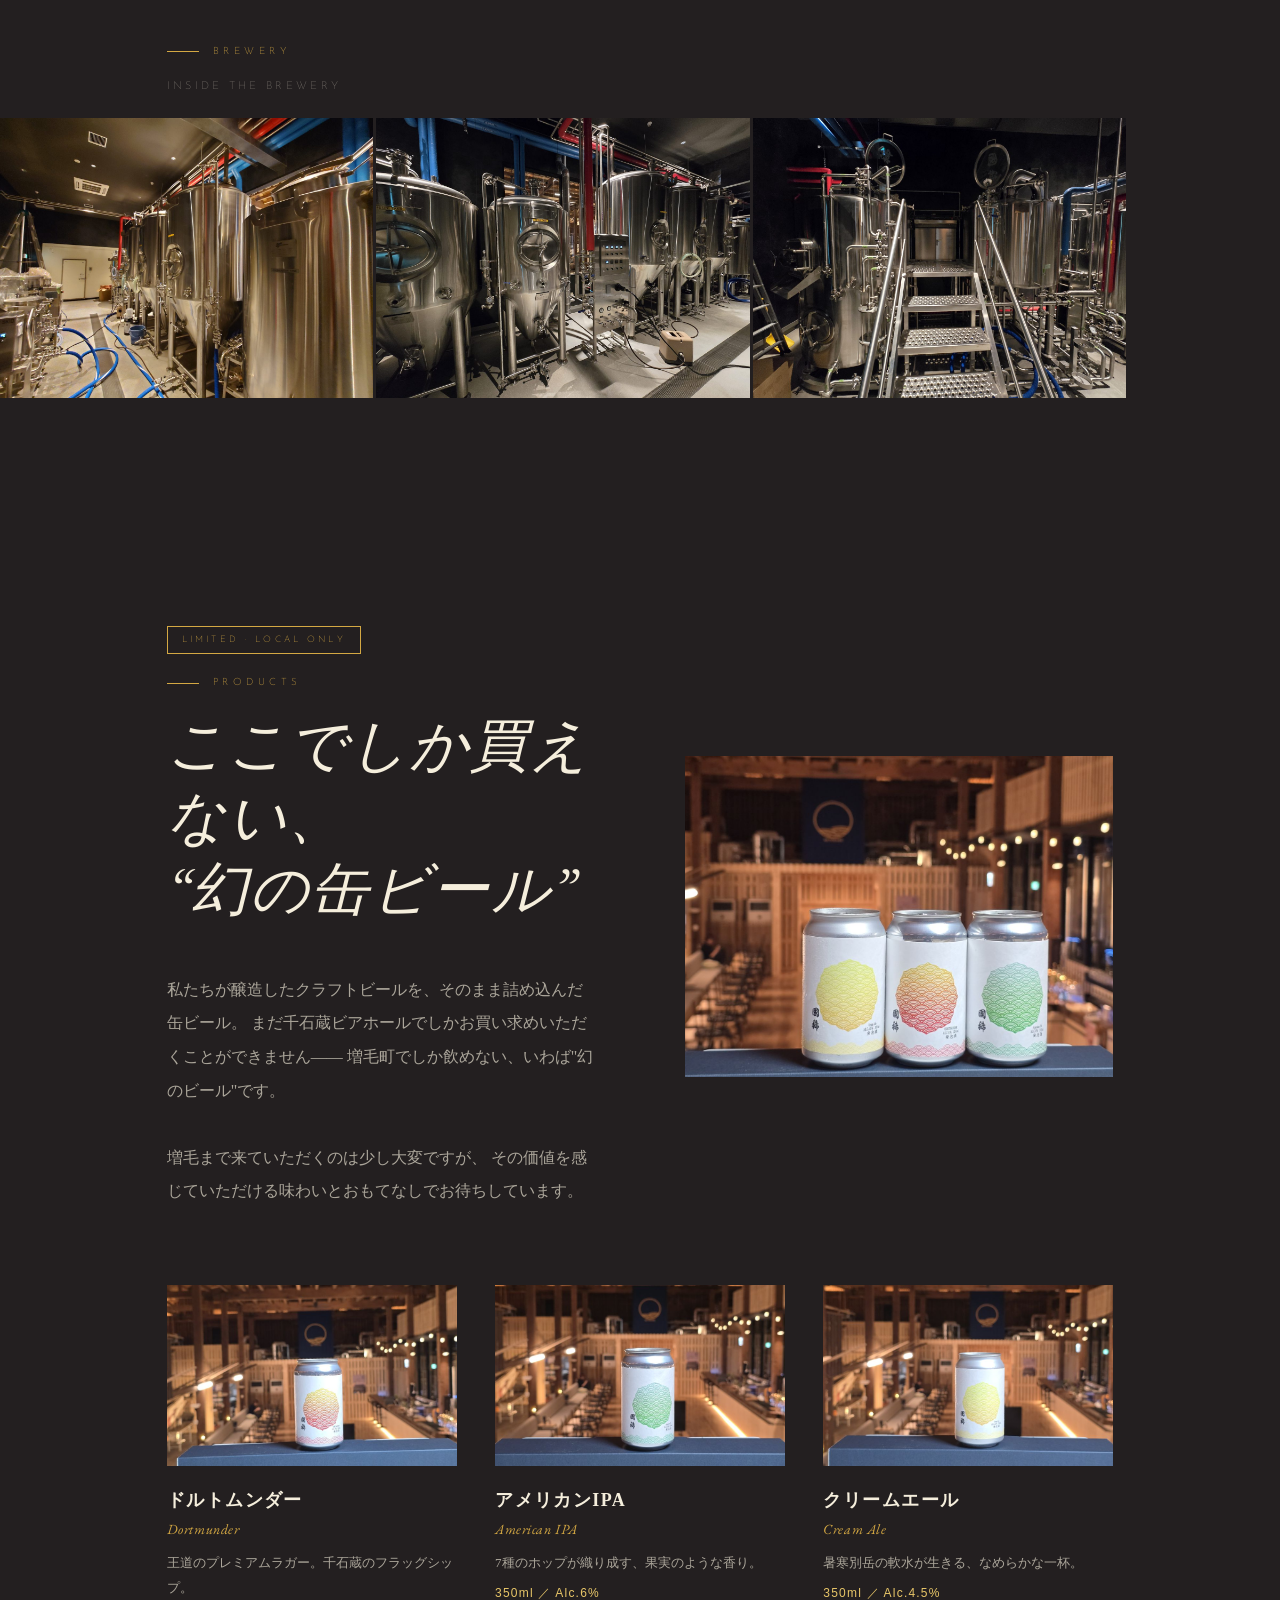
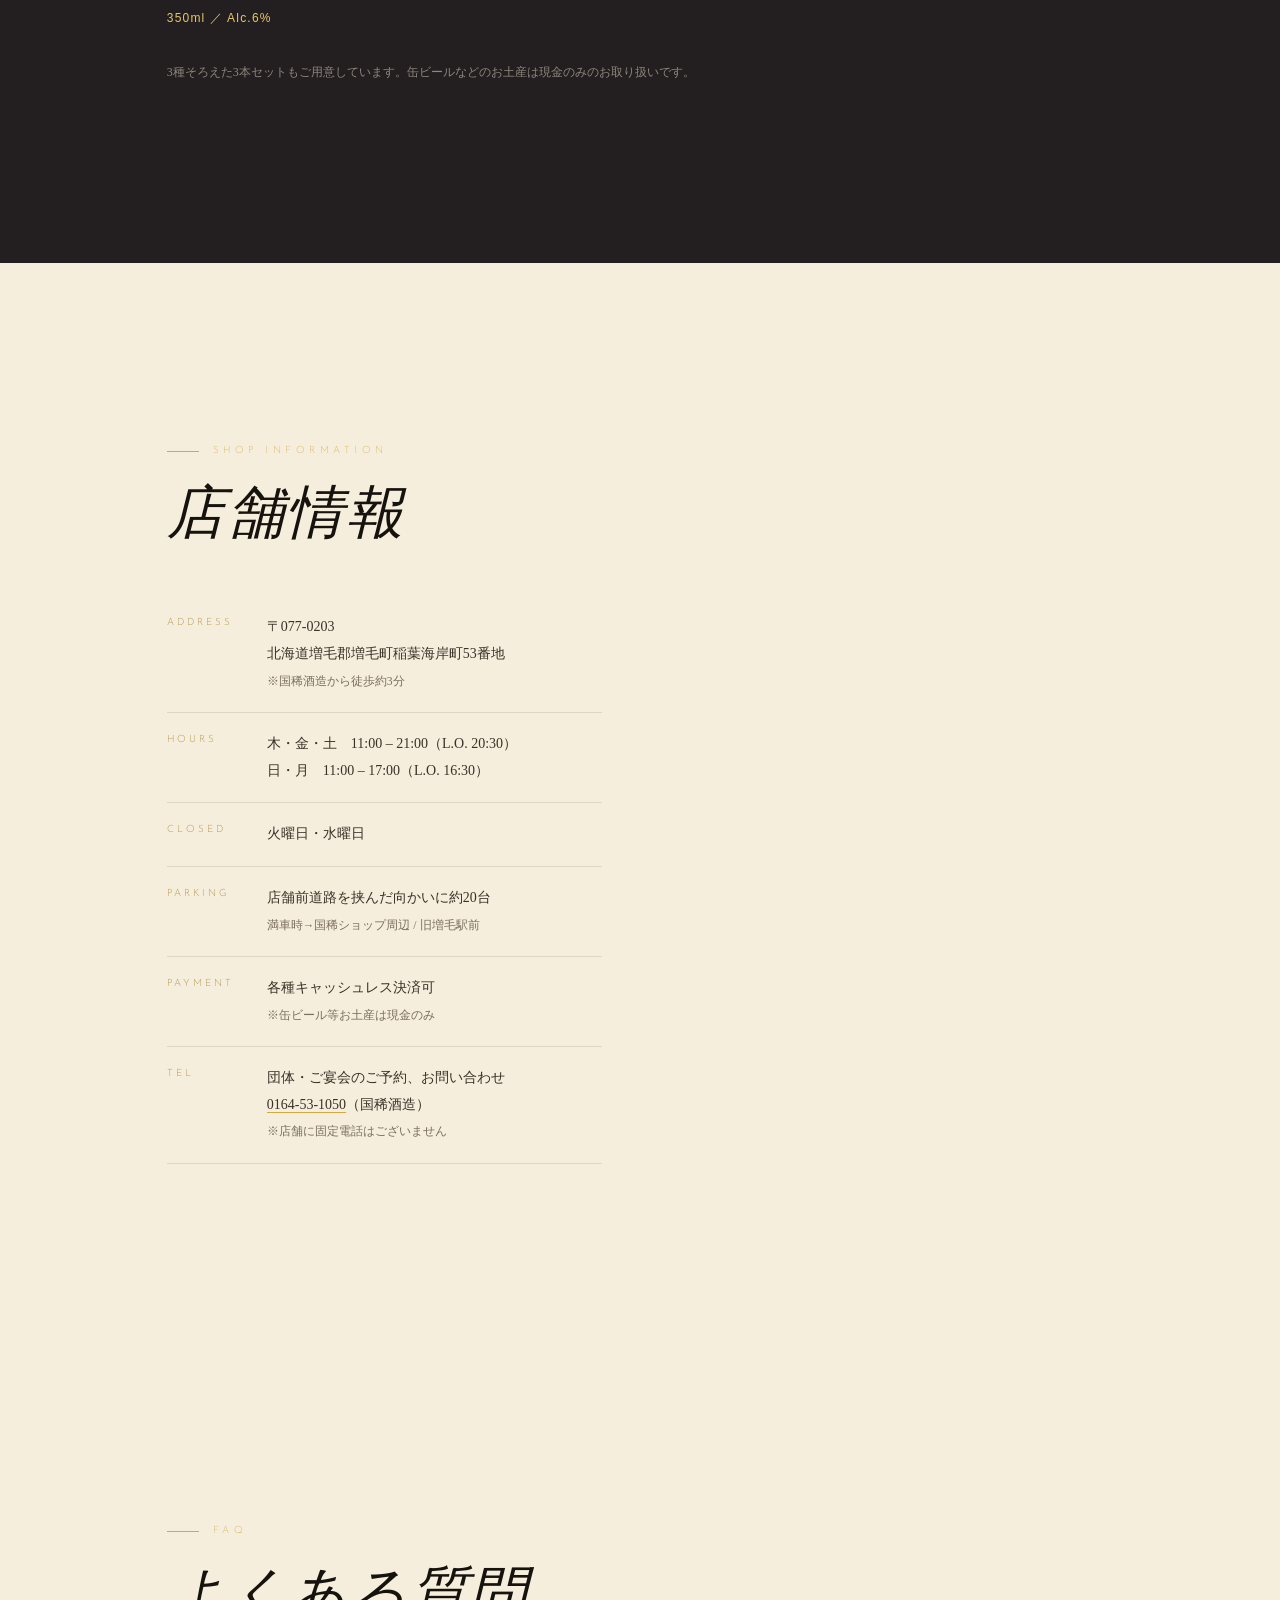
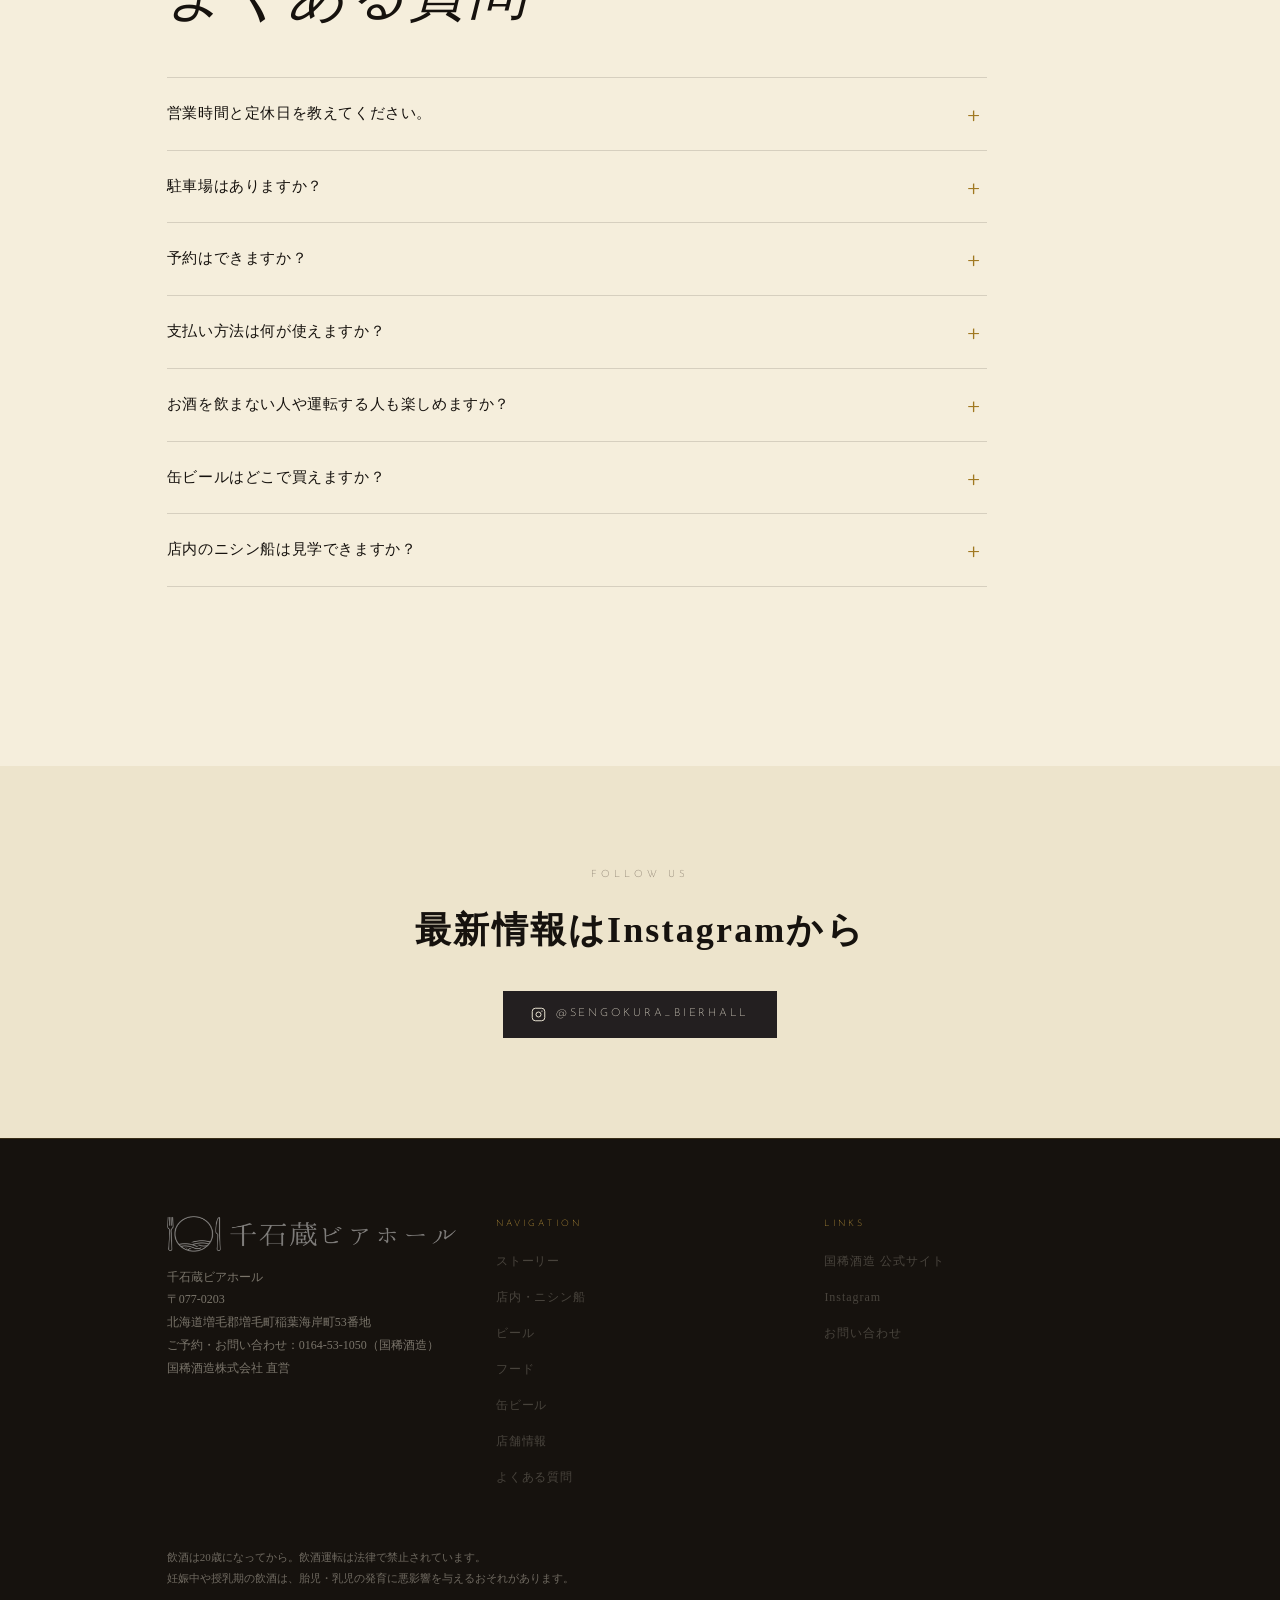
==== commit 3fee9962: "堀口さん撮影のビアホール写真を追加 サーバーから注ぐ写真・カウンター・キッチン・料理を、ビール導入、写真の区切り、 店内ギャラリー、フード、オープニングに入れた。使わなくなった写真を削除。  Co-A" ====
--- a/index.html
+++ b/index.html
@@ -1458,6 +1458,8 @@
 .sg-glass    { grid-column: span 2; }
 .sg-bar      { grid-column: span 3; grid-row: span 2; }
 .sg-evening  { grid-column: span 3; grid-row: span 2; }
+.sg-pour     { grid-column: span 3; grid-row: span 2; }
+.sg-kitchen  { grid-column: span 3; grid-row: span 2; }
 .sg-exterior { grid-column: span 6; grid-row: span 2; }
 .sg-exterior img { object-position: center 60%; }
 .boat-feature .story-img { aspect-ratio: 16 / 10; }
@@ -1565,7 +1567,7 @@
   .can-inner { grid-template-columns: 1fr; }
   .can-list { grid-template-columns: 1fr; }
   .space-grid { grid-template-columns: repeat(2, 1fr); grid-auto-rows: 34vw; }
-  .sg-hall, .sg-exterior, .sg-bar, .sg-evening { grid-column: span 2; grid-row: span 1; }
+  .sg-hall, .sg-exterior, .sg-bar, .sg-evening, .sg-pour, .sg-kitchen { grid-column: span 2; grid-row: span 1; }
   .sg-aisle { grid-column: span 1; grid-row: span 2; }
   .sg-table, .sg-glass { grid-column: span 1; grid-row: span 1; }
   .shop-wrap { grid-template-columns: 1fr; }
@@ -1723,7 +1725,7 @@
     <!-- block 1 -->
     <div class="story-grid" style="margin-bottom: var(--gap-lg)">
       <div class="story-img reveal">
-        <img src="img/neon.jpg" width="1012" height="1800" alt="KUNIMARE Brewery のネオンサイン" loading="lazy" decoding="async">
+        <img src="img/pour-close.jpg" width="1500" height="1000" alt="金色のビアサーバーからグラスにクラフトビールを注ぐ手元" loading="lazy" decoding="async">
         <span class="story-img__caption">Craft Beer / Mashike</span>
       </div>
       <div class="story-text reveal delay-1">
@@ -1791,8 +1793,8 @@
         <figcaption>奥まで続く席</figcaption>
       </figure>
       <figure class="sg sg-table">
-        <img src="img/space-table.jpg" alt="テーブルに灯る真鍮のランプと、奥に並ぶ醸造タンク" width="1400" height="788" loading="lazy" decoding="async">
-        <figcaption>灯りのテーブル</figcaption>
+        <img src="img/counter-toast.jpg" alt="カウンターでクラフトビールのグラスを手に取る様子" width="1500" height="1000" loading="lazy" decoding="async">
+        <figcaption>カウンターで一杯</figcaption>
       </figure>
       <figure class="sg sg-glass">
         <img src="img/space-glasses.jpg" alt="ロゴ入りのオリジナルビアグラス2種" width="1200" height="900" loading="lazy" decoding="async">
@@ -1805,6 +1807,14 @@
       <figure class="sg sg-evening">
         <img src="img/space-evening.jpg" alt="夕方の営業中の千石蔵ビアホール。梁の下でくつろぐお客様" width="1400" height="788" loading="lazy" decoding="async">
         <figcaption>営業中のひととき</figcaption>
+      </figure>
+      <figure class="sg sg-pour">
+        <img src="img/pour-taps.jpg" alt="金色のビアサーバーが並ぶカウンターで、つくりたてのビールを注ぐ" width="1500" height="1000" loading="lazy" decoding="async">
+        <figcaption>サーバーから、一杯ずつ</figcaption>
+      </figure>
+      <figure class="sg sg-kitchen">
+        <img src="img/kitchen.jpg" alt="醸造タンクの手前にあるキッチンで料理を仕上げるスタッフ" width="1500" height="1000" loading="lazy" decoding="async">
+        <figcaption>タンクを望むキッチン</figcaption>
       </figure>
       <figure class="sg sg-exterior">
         <img src="img/space-exterior.jpg" alt="青空の下の千石蔵の外観。石積みの壁の蔵" width="1400" height="788" loading="lazy" decoding="async">
@@ -1873,7 +1883,7 @@
         </p>
       </div>
       <div class="beer-intro__img reveal delay-1">
-        <img src="img/cans.jpg" width="1800" height="1013" alt="3種のクラフトビール缶" loading="lazy" decoding="async">
+        <img src="img/pour-glass.jpg" width="1500" height="1000" alt="金色のビアサーバーから、泡立つクラフトビールをグラスに注ぐ" loading="lazy" decoding="async">
       </div>
     </div>
 
@@ -1933,7 +1943,7 @@
      IMAGE BREAK — NEON
      =================================================== -->
 <div class="img-break">
-  <img src="img/neon.jpg" width="1012" height="1800" alt="国稀ブルワリー ネオン" decoding="async" loading="lazy">
+  <img src="img/pour-taps.jpg" width="1500" height="1000" alt="千石蔵ビアホールの金色のビアサーバーが並ぶカウンター" decoding="async" loading="lazy">
   <div class="img-break__overlay">
     <p class="img-break__text reveal">Kunimare Brewery &mdash; Mashike, Hokkaido</p>
   </div>
@@ -1961,7 +1971,7 @@
 
   <div class="food-grid reveal" style="padding: 0 3px;">
     <div class="food-item fi1">
-      <img src="img/fish-and-chips.jpg" width="1400" height="933" alt="特製フィッシュ&チップス" loading="lazy" decoding="async">
+      <img src="img/fish-and-chips-table.jpg" width="1500" height="1000" alt="増毛産たらの特製フィッシュ&チップスと3種のディップ" loading="lazy" decoding="async">
       <div class="food-item__cap">特製フィッシュ&amp;チップス ── 増毛産たら</div>
     </div>
     <div class="food-item fi2">
@@ -1969,7 +1979,7 @@
       <div class="food-item__cap">たっぷりたらこのパスタ</div>
     </div>
     <div class="food-item fi3">
-      <img src="img/taramo-salad.jpg" width="1400" height="933" alt="タラモサラダ" loading="lazy" decoding="async">
+      <img src="img/taramo-table.jpg" width="1500" height="1000" alt="増毛町のたらこを使ったタラモサラダ" loading="lazy" decoding="async">
       <div class="food-item__cap">タラモサラダ</div>
     </div>
   </div>
@@ -2044,7 +2054,7 @@
       </p>
     </div>
     <div class="cafe-img">
-      <img src="img/brewery-1885.jpg" width="1400" height="1050" alt="千石蔵 内観" loading="lazy" decoding="async">
+      <img src="img/space-table.jpg" width="1400" height="788" alt="真鍮のランプが灯る千石蔵ビアホールのテーブル席" loading="lazy" decoding="async">
     </div>
   </div>
 </section>
@@ -2327,6 +2337,7 @@
     ['beers.jpg',          '3種のクラフトビール', ''],
     ['hall-1.jpg',         'ビアホール', 'BEER HALL'],
     ['fish-and-chips.jpg', '特製フィッシュ&チップス', '¥1,400'],
+    ['pour.jpg',           'つくりたてを、その場で', 'ON TAP'],
     ['dortmunder.jpg',     'ドルトムンダー', '6%'],
     ['neon.jpg',           '国稀ブルワリー', 'BREWERY'],
     ['tarako-pasta.jpg',   'たっぷりたらこのパスタ', '¥1,300'],
@@ -2334,10 +2345,12 @@
     ['hall-2.jpg',         '梁の下で乾杯', ''],
     ['taramo-salad.jpg',   'タラモサラダ', '¥900'],
     ['cream-ale.jpg',      'クリームエール', '4.5%'],
+    ['taps.jpg',           'サーバーから一杯ずつ', ''],
     ['onion-rings.jpg',    'オニオンリング', '¥900'],
     ['cans.jpg',           '缶ビール3種', 'ここだけ'],
     ['croquettes.jpg',     'ライスコロッケ5種盛り', '¥950'],
     ['hall-3.jpg',         'カウンター', 'BAR'],
+    ['counter.jpg',        'カウンターで乾杯', ''],
     ['edamame.jpg',        'ピリ辛ガリペパ枝豆', '¥450'],
     ['nuts.jpg',           'ベスト・ビア・ミックスナッツ', '¥500'],
   ];
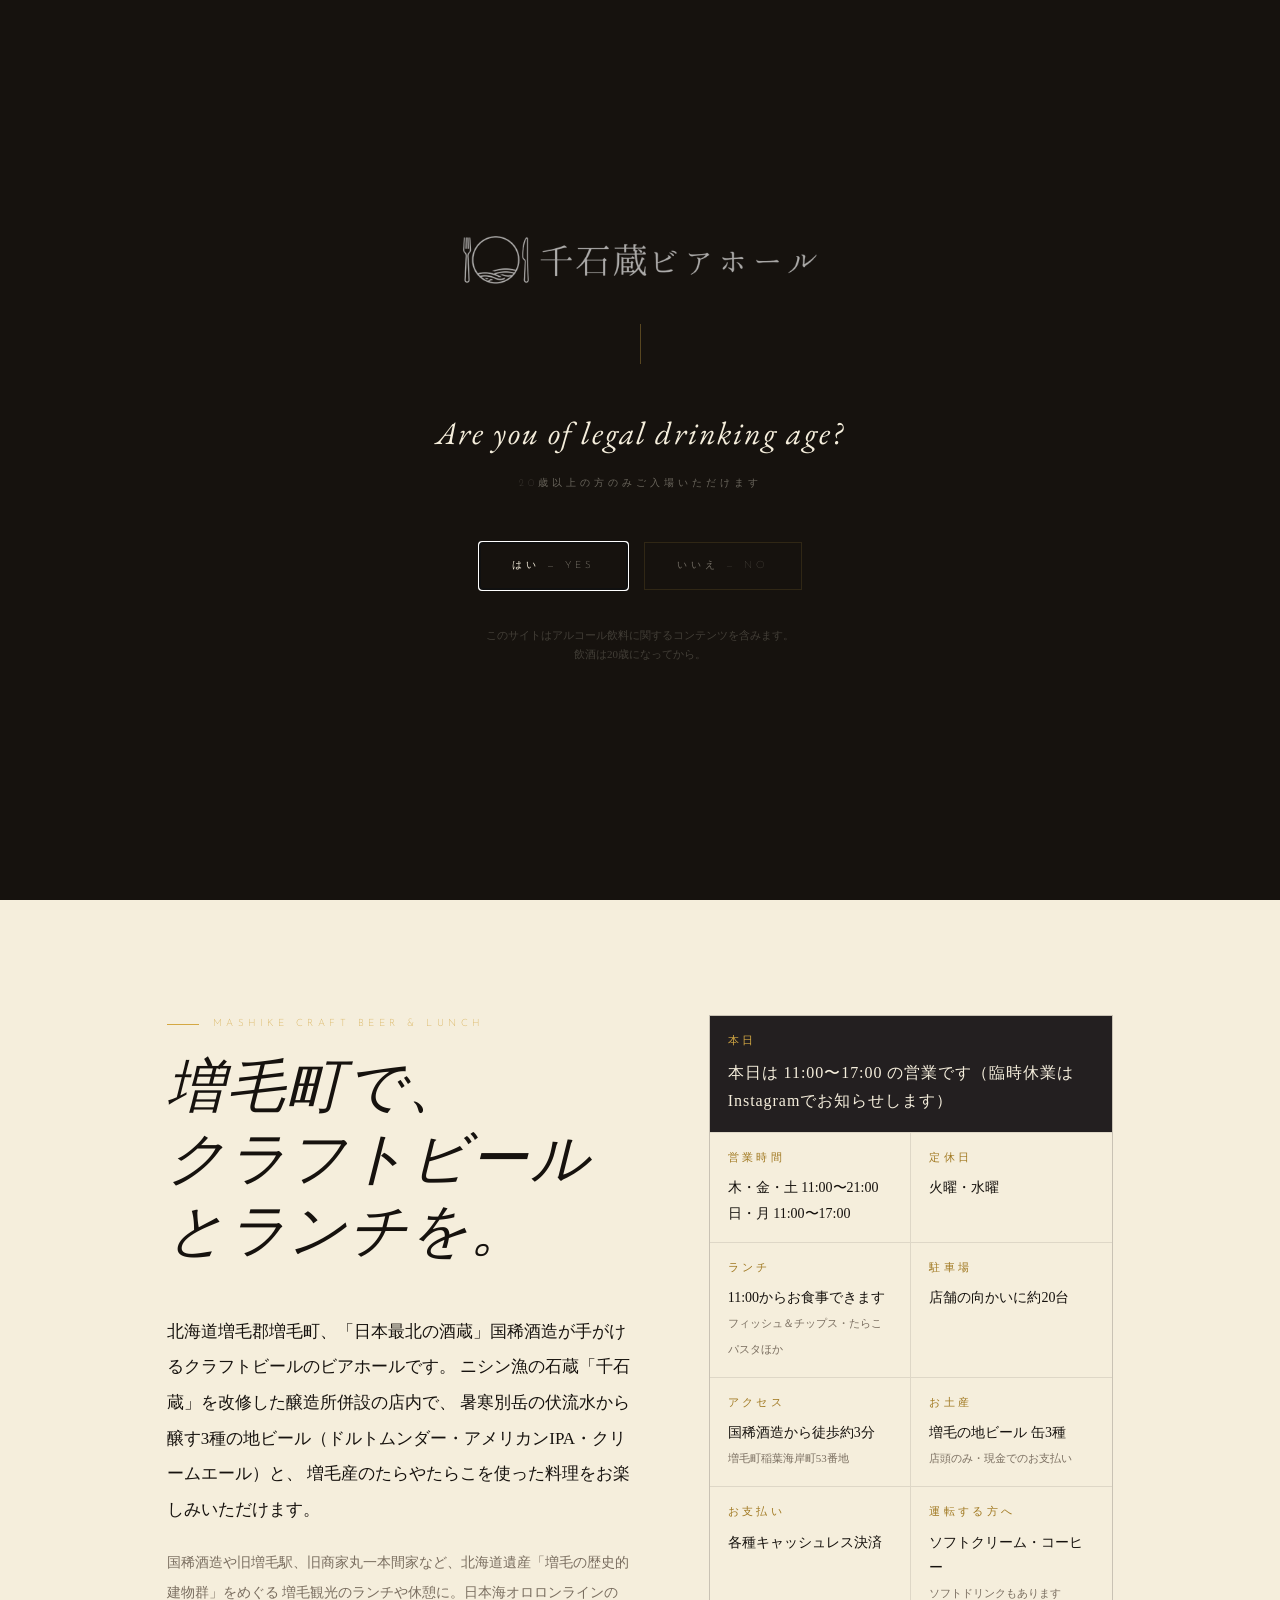
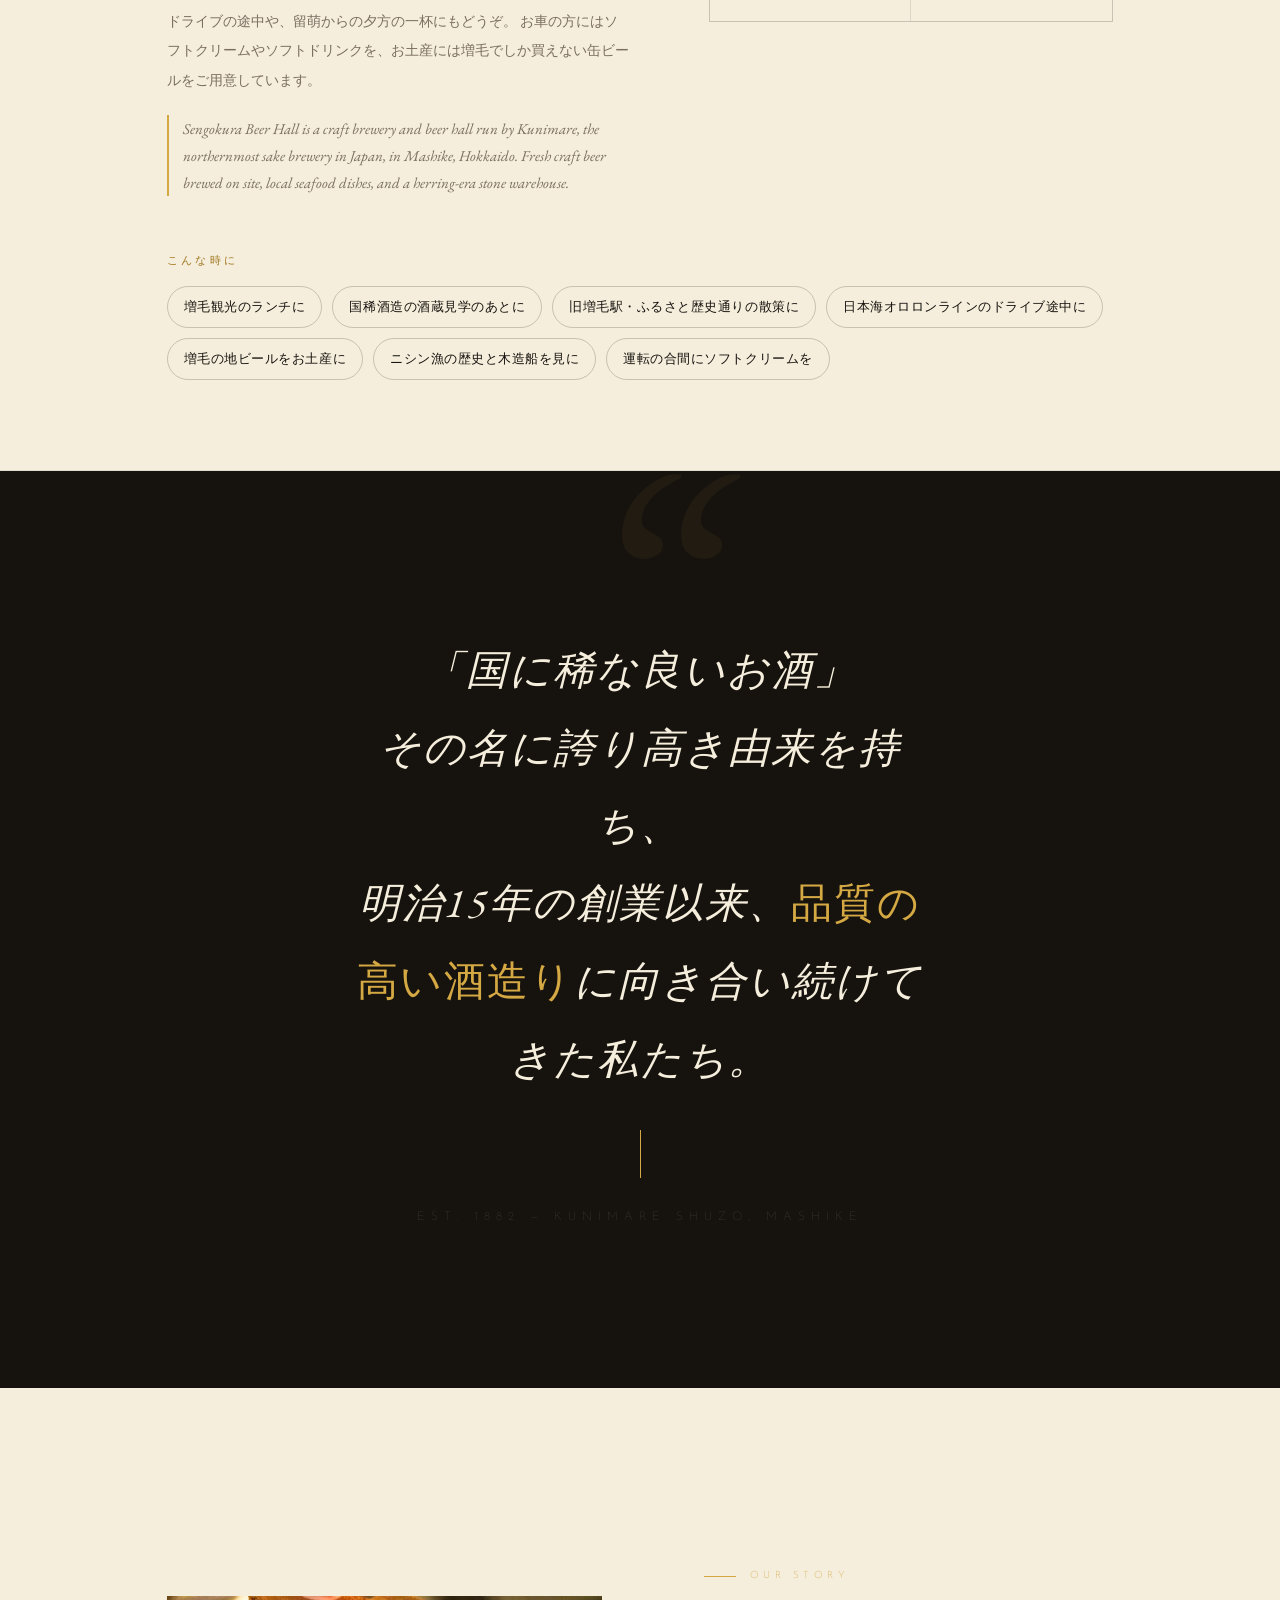
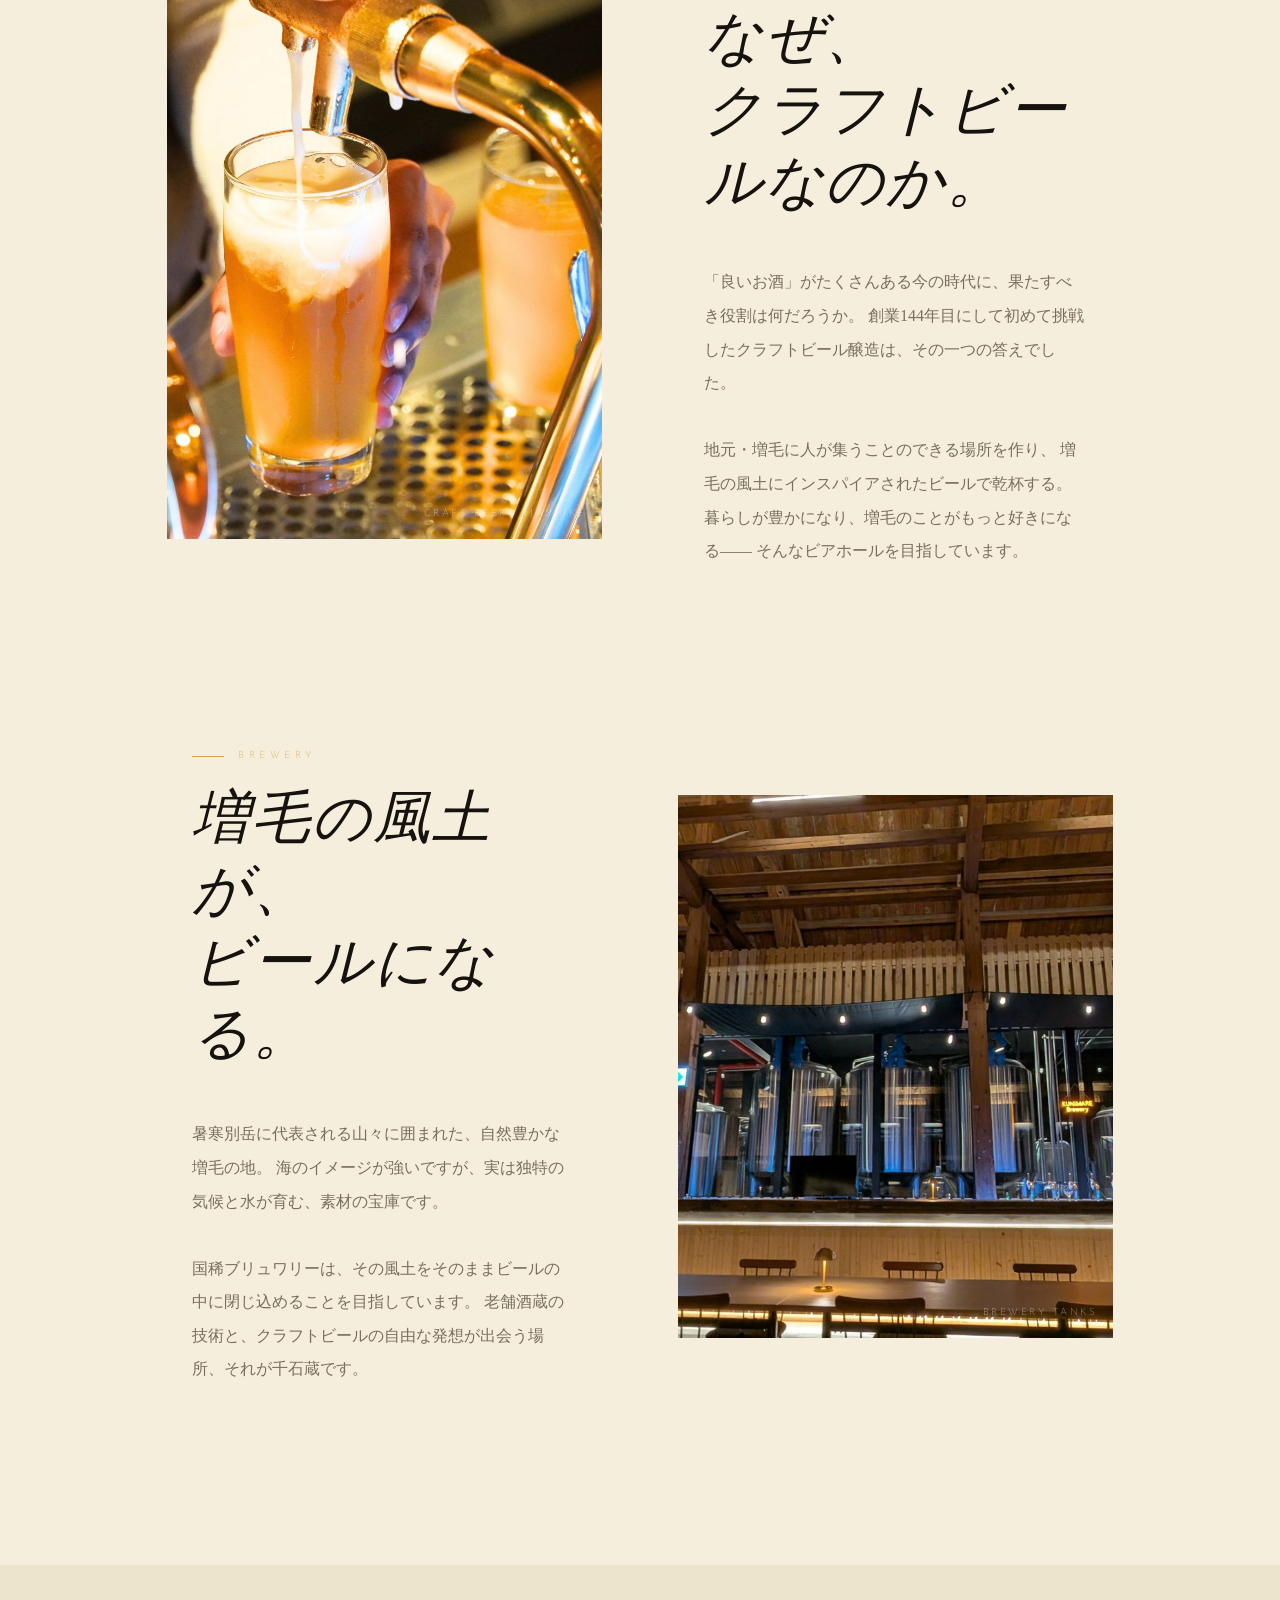
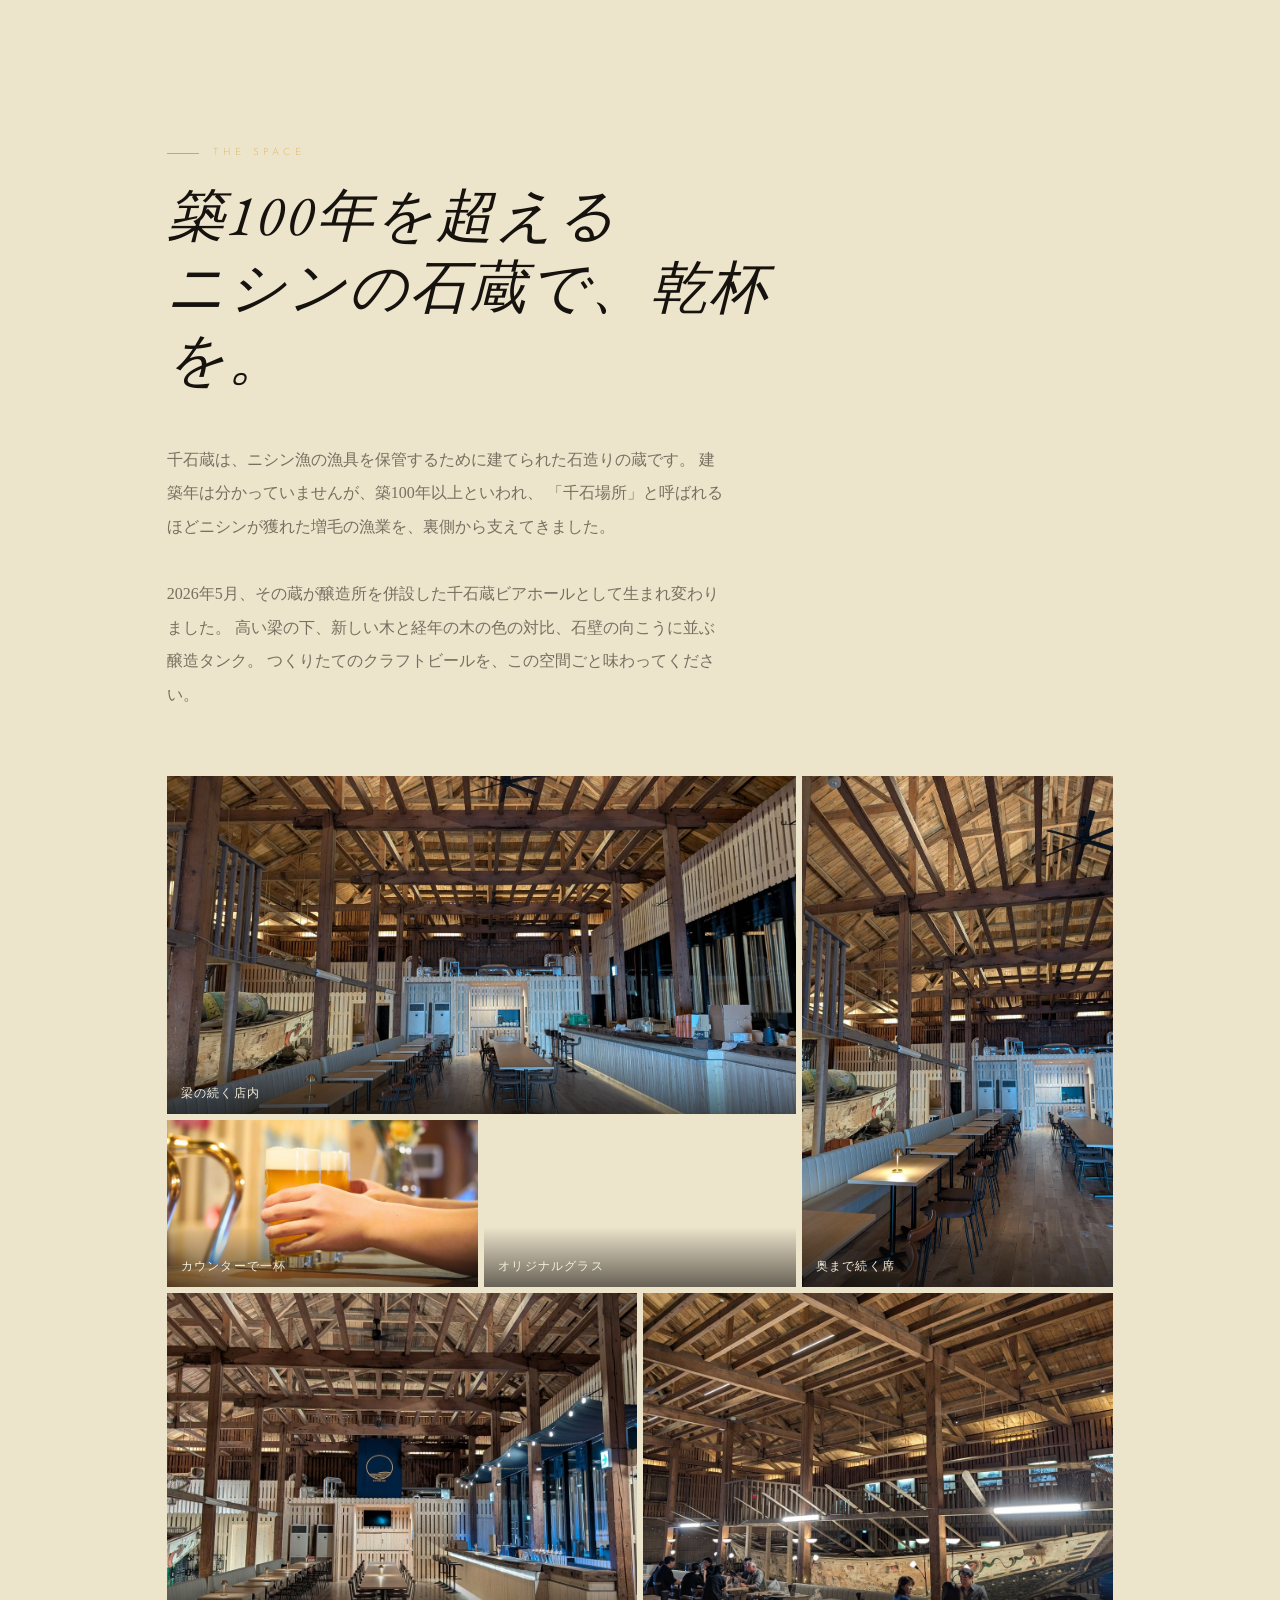
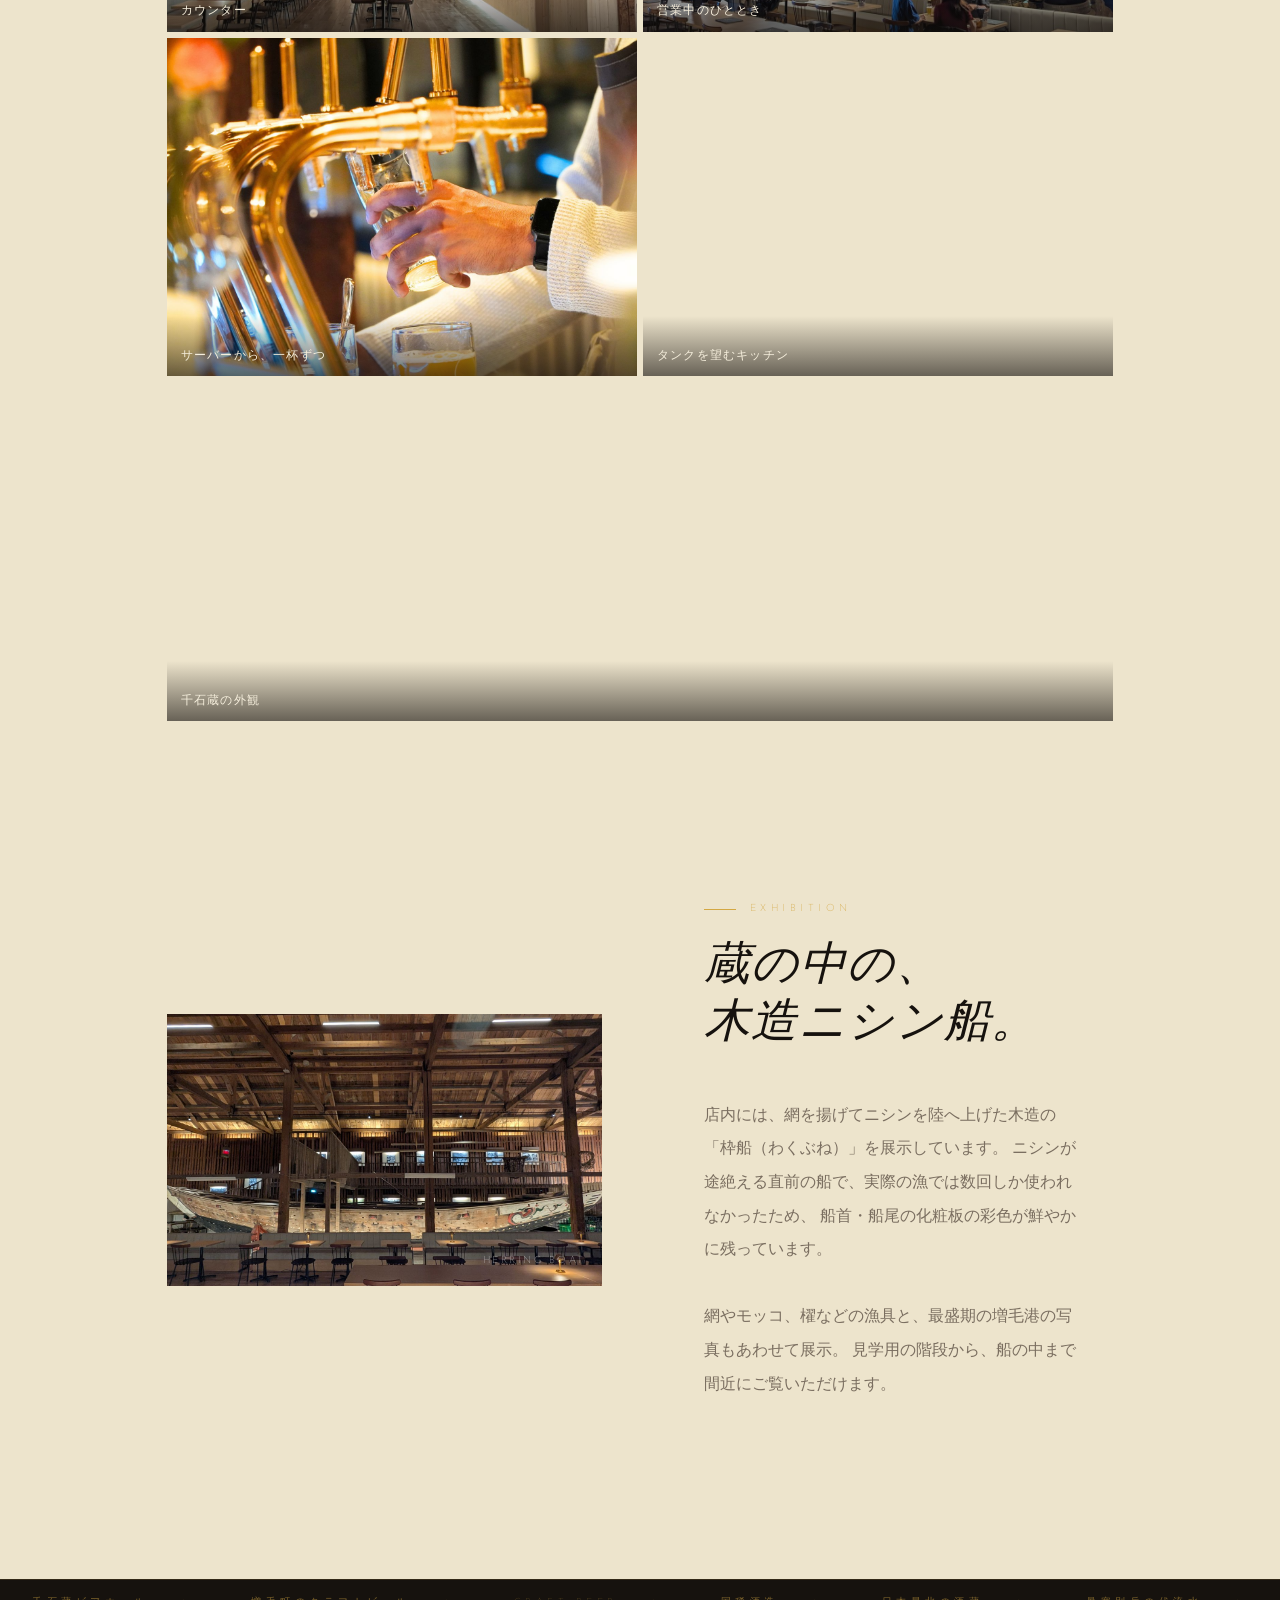
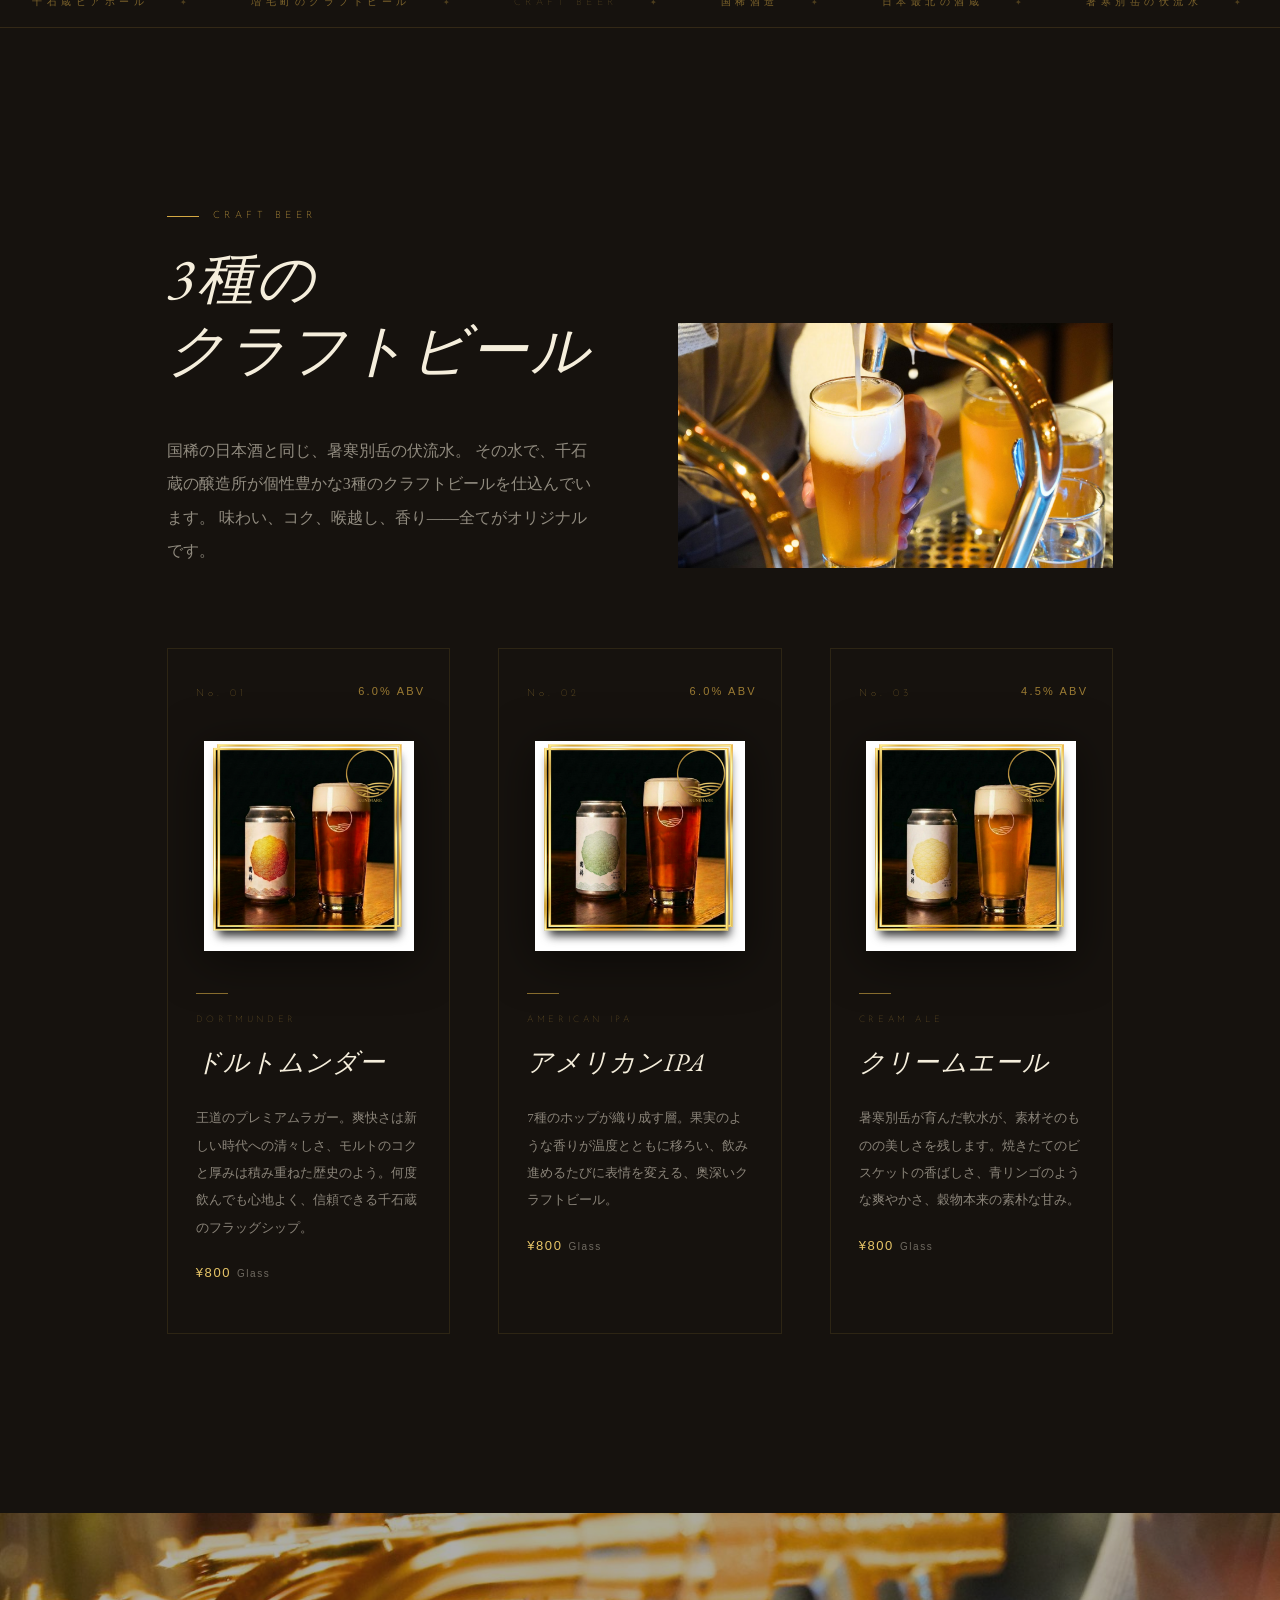
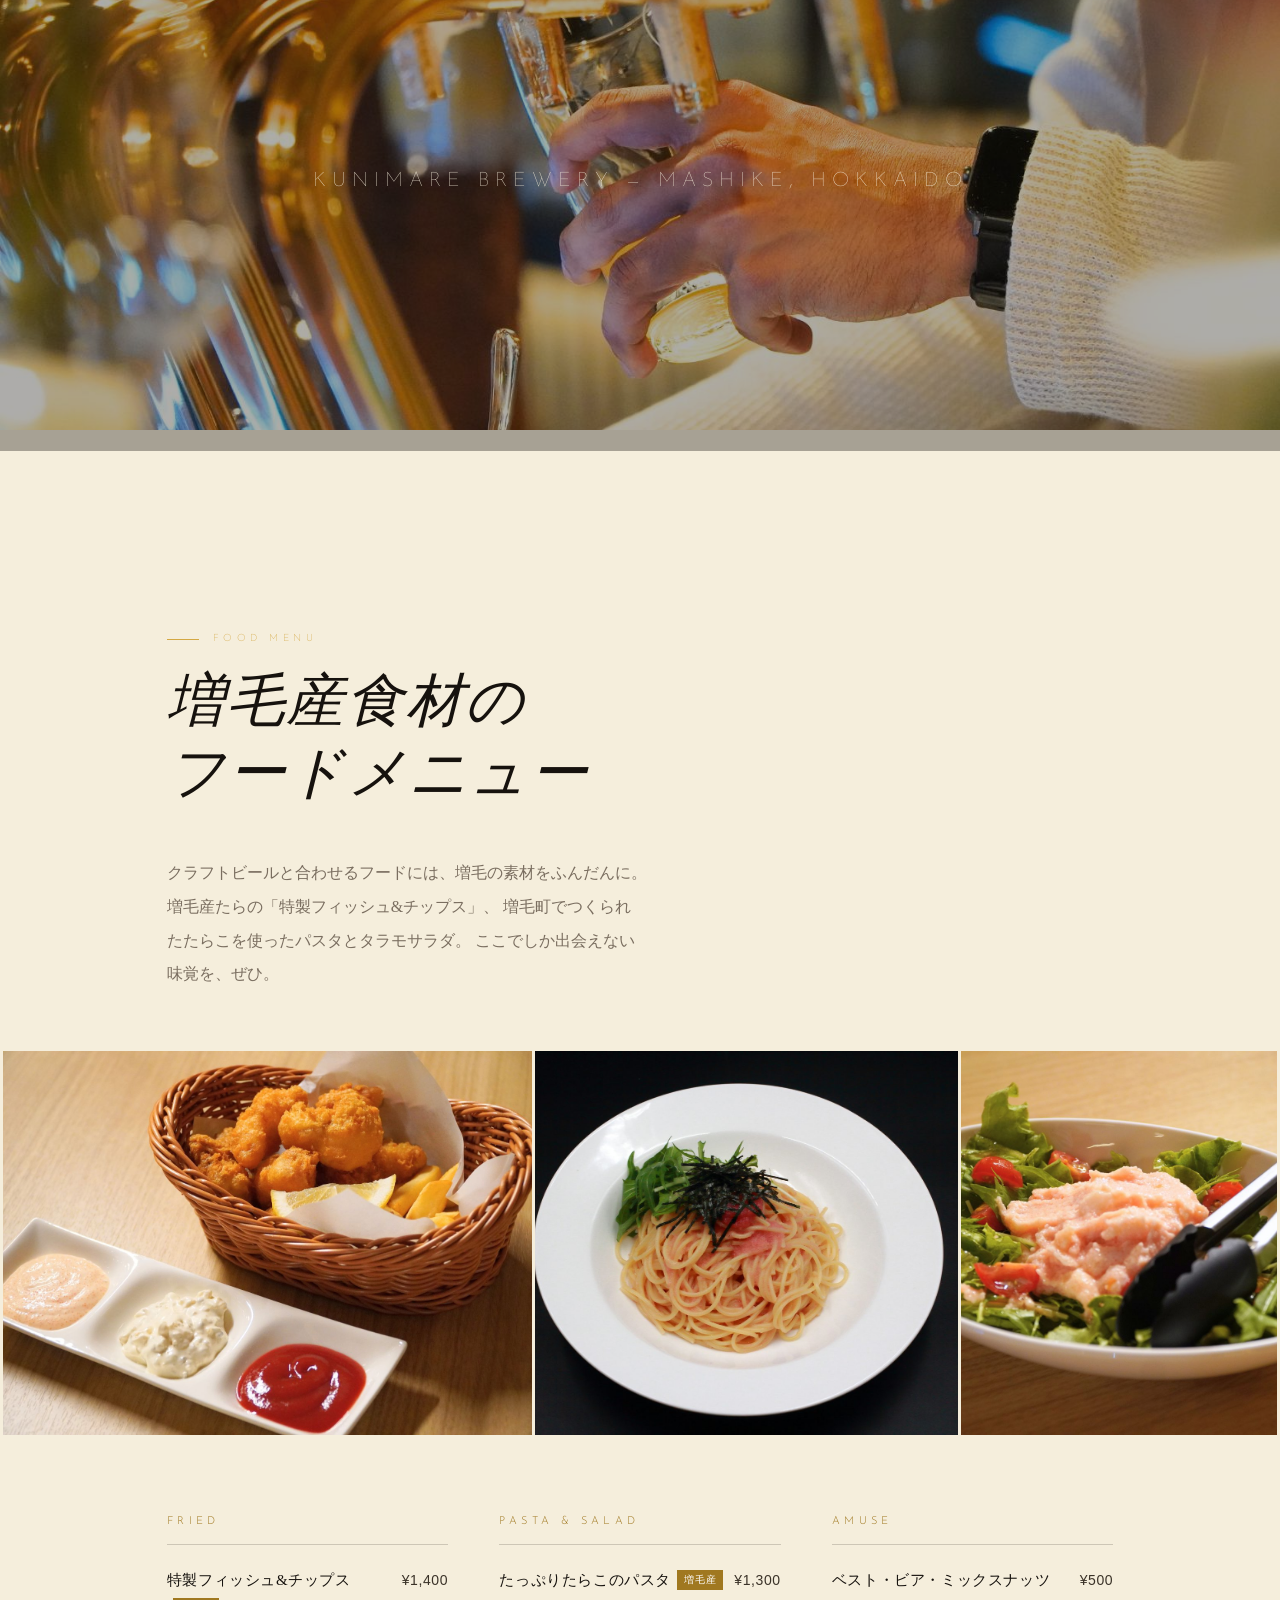
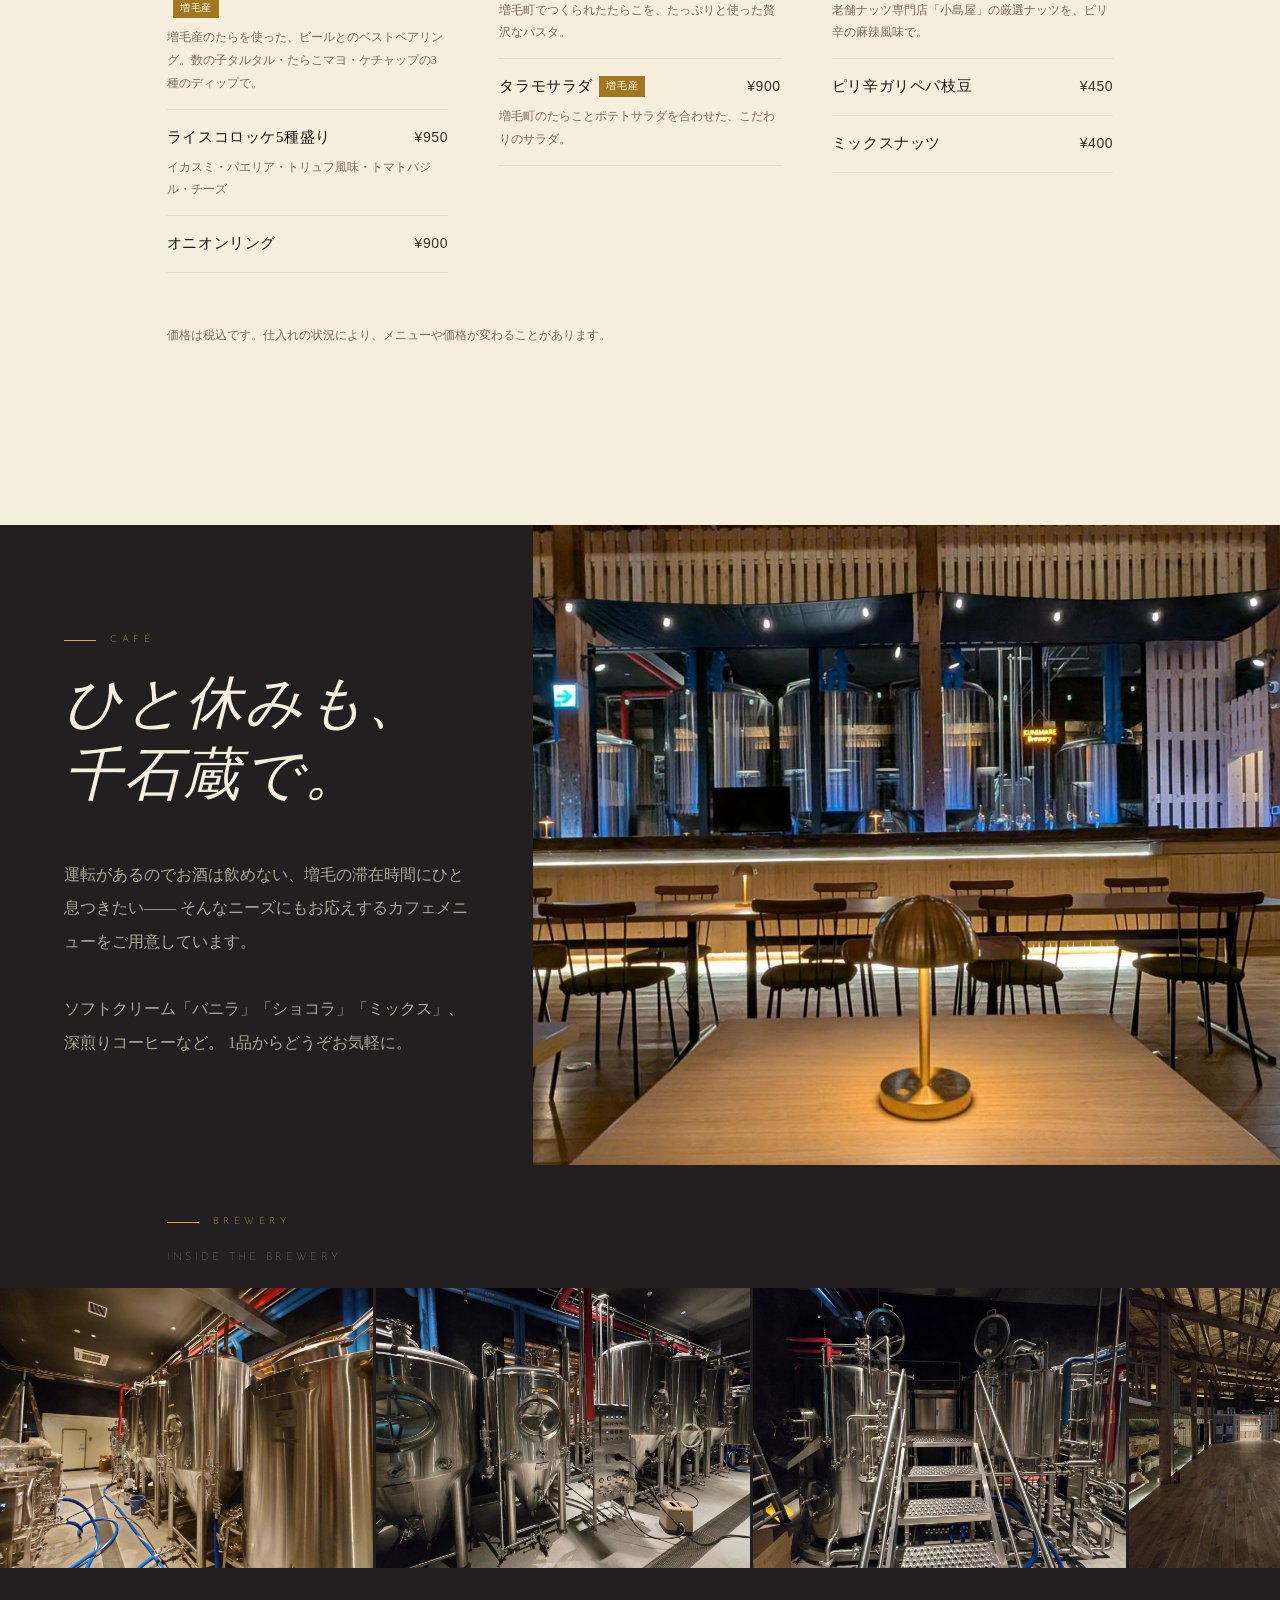
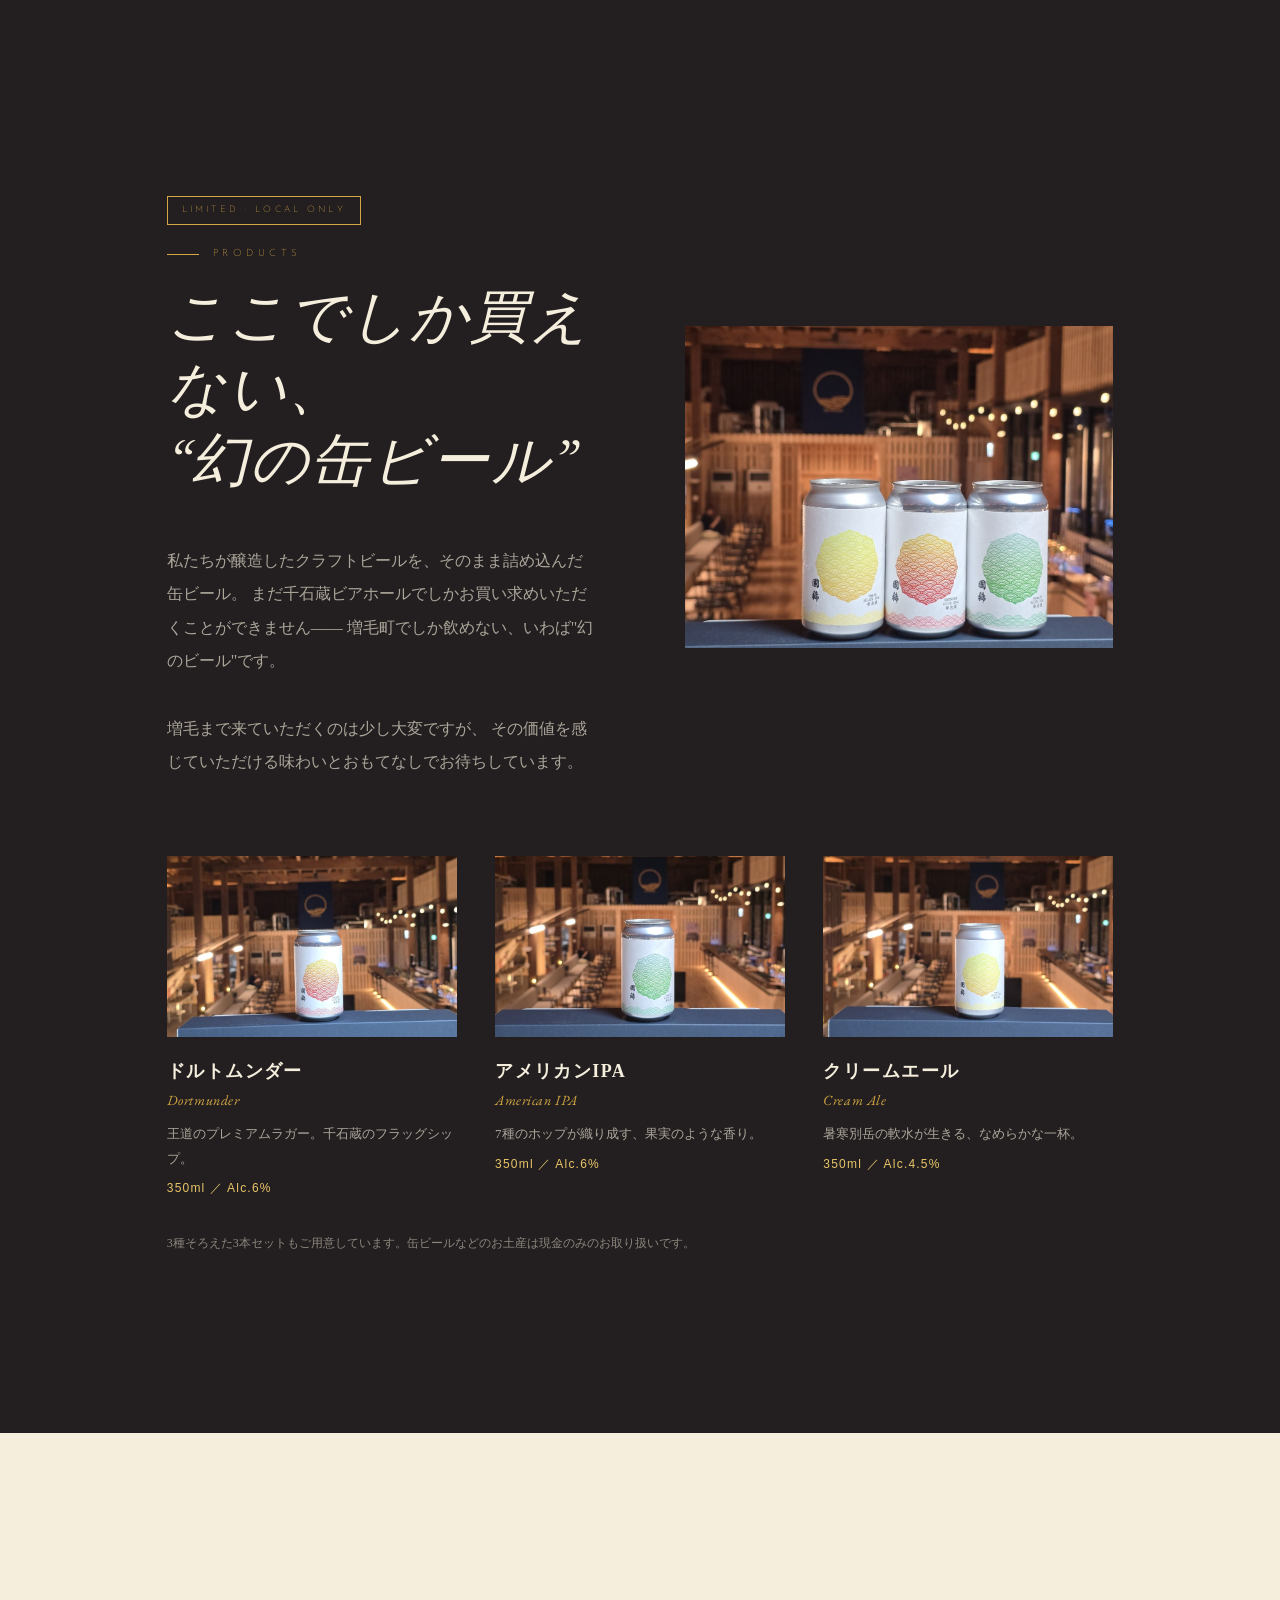
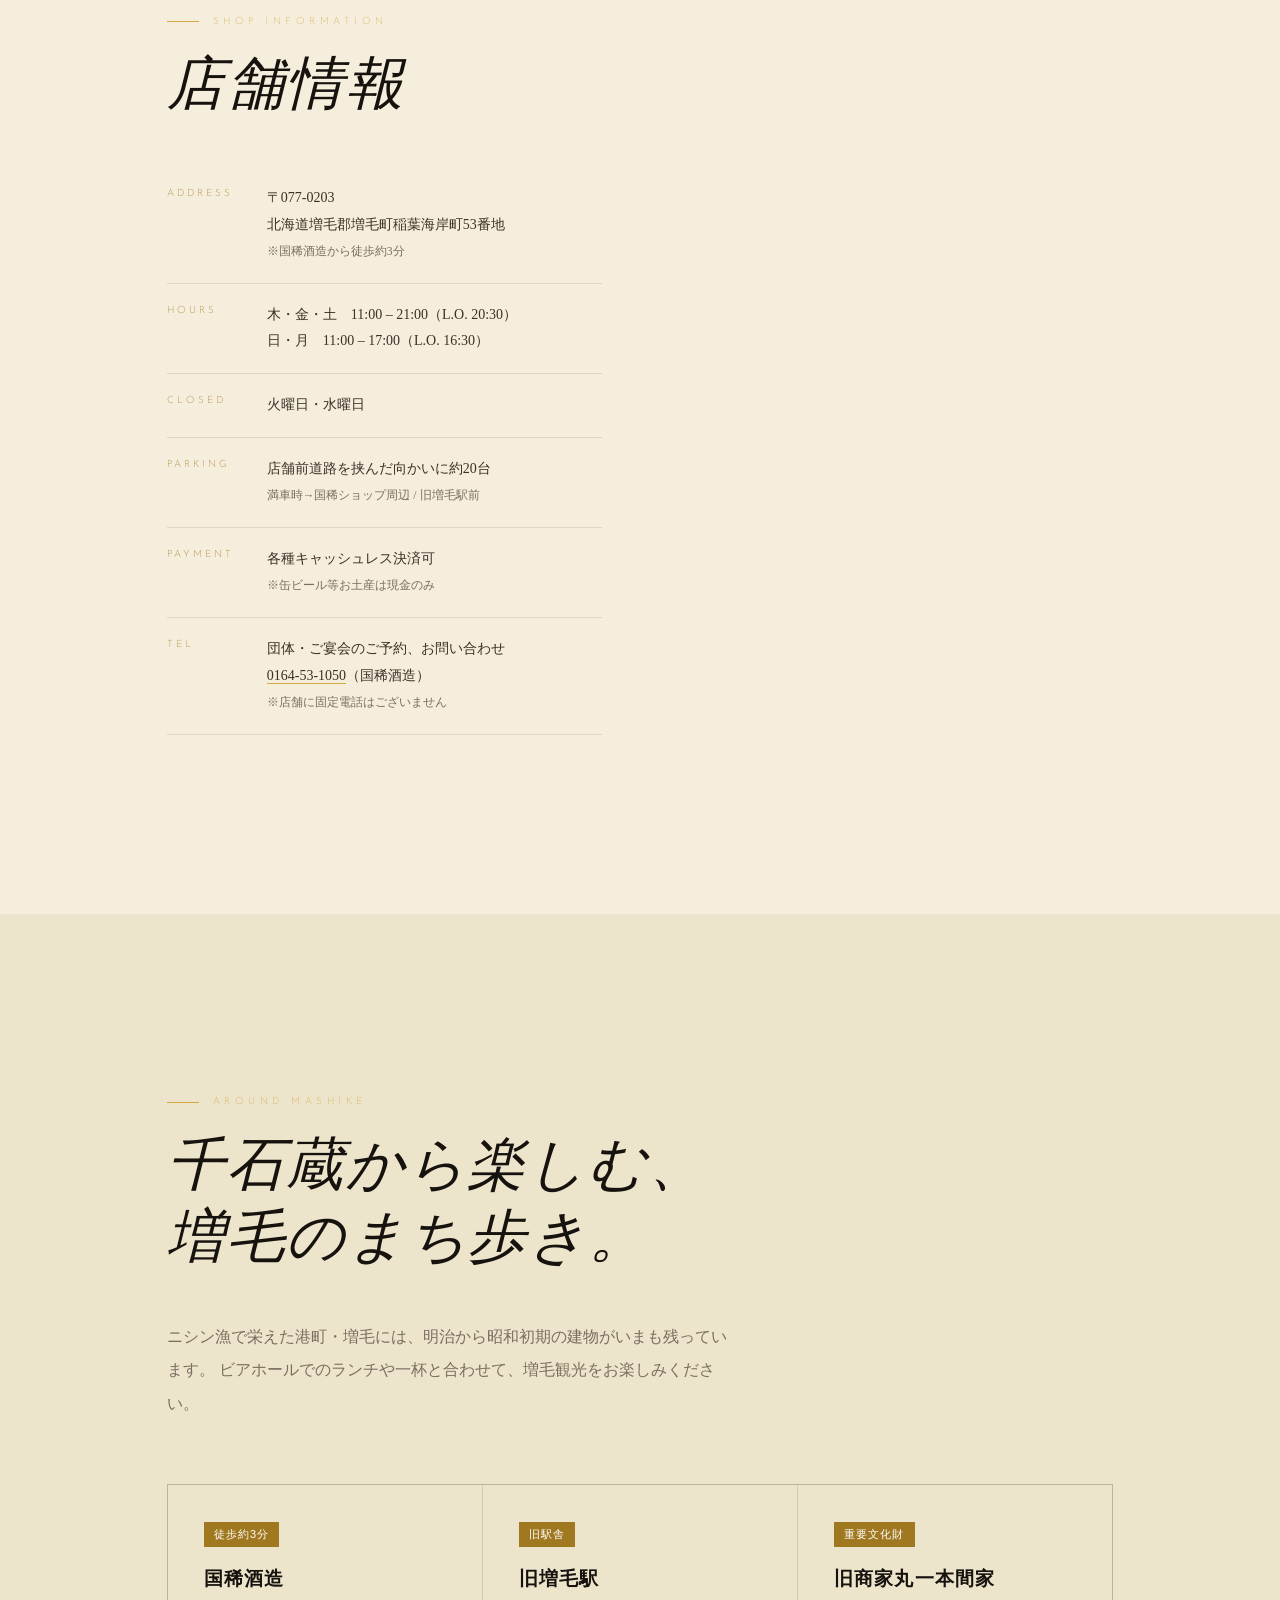
==== commit 9390637a: "トップ直下に増毛観光の案内とまち歩きガイドを追加 増毛町・ランチ・地ビール・旧増毛駅・国稀酒造・お土産などで探す人向けに、 トップ直下の案内（本日の営業・基本情報・こんな時に）と、周辺の観光ガイド、 " ====
--- a/index.html
+++ b/index.html
@@ -4,8 +4,8 @@
   <meta charset="UTF-8">
   <meta name="viewport" content="width=device-width, initial-scale=1.0">
   <!-- SEO：検索で拾われたい言葉（増毛・クラフトビール・ビアホール・国稀酒造・千石蔵・醸造所）を title と description の頭に寄せる -->
-  <title>千石蔵ビアホール｜増毛町のクラフトビール醸造所・国稀酒造直営</title>
-  <meta name="description" content="北海道増毛町、国稀酒造直営のクラフトビアホール。築100年を超えるニシン漁の石蔵で、暑寒別岳の伏流水から醸したドルトムンダー・アメリカンIPA・クリームエールと、増毛産たらのフィッシュ＆チップスを。営業時間・駐車場・アクセスはこちら。">
+  <title>千石蔵ビアホール｜増毛町のクラフトビール・地ビールとランチ｜国稀酒造直営</title>
+  <meta name="description" content="北海道増毛町、日本最北の酒蔵・国稀酒造直営のクラフトビアホール。ニシン漁の石蔵を改修した醸造所で、暑寒別岳の伏流水から醸す地ビール3種と増毛産たらの料理を。国稀酒造から徒歩約3分、旧増毛駅めぐりなど増毛観光のランチやお土産に。営業時間・駐車場・アクセス。">
   <link rel="canonical" href="https://kunimare-craftbeer.com/">
   <!-- 確認用の限定公開版：検索エンジンに載せない（本番では index, follow に戻す） -->
   <meta name="robots" content="noindex, nofollow, noimageindex">
@@ -16,7 +16,7 @@
   <meta property="og:site_name" content="千石蔵ビアホール">
   <meta property="og:locale" content="ja_JP">
   <meta property="og:url" content="https://kunimare-craftbeer.com/">
-  <meta property="og:title" content="千石蔵ビアホール｜増毛町のクラフトビール醸造所・国稀酒造直営">
+  <meta property="og:title" content="千石蔵ビアホール｜増毛町のクラフトビール・地ビールとランチ｜国稀酒造直営">
   <meta property="og:description" content="ニシン漁の石蔵が、醸造所併設のビアホールに。暑寒別岳の伏流水で醸す3種のクラフトビールと、増毛産の食材で。">
   <meta property="og:image" content="https://kunimare-craftbeer.com/img/hero-beer.jpg">
   <meta property="og:image:width" content="2400">
@@ -53,7 +53,7 @@
         "@id": "https://kunimare-craftbeer.com/#beerhall",
         "name": "千石蔵ビアホール",
         "alternateName": ["Sengokura Beer Hall", "国稀ブルワリー", "KUNIMARE Brewery"],
-        "description": "北海道増毛町、国稀酒造直営のクラフトビール醸造所併設ビアホール。ニシン漁の漁具を保管していた築100年以上の石蔵「千石蔵」を改修し、2026年5月に開業。",
+        "description": "北海道増毛町、日本最北の酒蔵・国稀酒造直営のクラフトビール醸造所併設ビアホール。ニシン漁の漁具を保管していた築100年以上の石蔵「千石蔵」を改修し、2026年5月に開業。暑寒別岳の伏流水で醸す地ビールと増毛産の食材の料理。国稀酒造から徒歩約3分。",
         "url": "https://kunimare-craftbeer.com/",
         "image": [
           "https://kunimare-craftbeer.com/img/hero-beer.jpg",
@@ -74,7 +74,20 @@
           { "@type": "OpeningHoursSpecification", "dayOfWeek": ["Thursday", "Friday", "Saturday"], "opens": "11:00", "closes": "21:00" },
           { "@type": "OpeningHoursSpecification", "dayOfWeek": ["Sunday", "Monday"], "opens": "11:00", "closes": "17:00" }
         ],
-        "servesCuisine": ["クラフトビール", "ビアホール", "フィッシュ＆チップス"],
+        "servesCuisine": ["クラフトビール", "地ビール", "ビアホール", "フィッシュ＆チップス", "増毛産の海産物"],
+        "slogan": "増毛のまちに、いつも良い“乾杯”を",
+        "containedInPlace": {
+          "@type": "Place",
+          "name": "北海道増毛郡増毛町",
+          "address": { "@type": "PostalAddress", "addressRegion": "北海道", "addressLocality": "増毛郡増毛町", "addressCountry": "JP" }
+        },
+        "amenityFeature": [
+          { "@type": "LocationFeatureSpecification", "name": "駐車場（約20台）", "value": true },
+          { "@type": "LocationFeatureSpecification", "name": "キャッシュレス決済", "value": true },
+          { "@type": "LocationFeatureSpecification", "name": "醸造所併設", "value": true },
+          { "@type": "LocationFeatureSpecification", "name": "木造ニシン船（枠船）の展示", "value": true },
+          { "@type": "LocationFeatureSpecification", "name": "缶ビールのお土産販売", "value": true }
+        ],
         "priceRange": "¥400〜¥1,400",
         "currenciesAccepted": "JPY",
         "paymentAccepted": "現金, 各種キャッシュレス決済",
@@ -128,7 +141,9 @@
           { "@type": "Question", "name": "予約はできますか？", "acceptedAnswer": { "@type": "Answer", "text": "団体・ご宴会のご予約は、国稀酒造（0164-53-1050）で承ります。店舗には固定電話がありません。" } },
           { "@type": "Question", "name": "支払い方法は何が使えますか？", "acceptedAnswer": { "@type": "Answer", "text": "各種キャッシュレス決済をご利用いただけます。缶ビールなどのお土産は現金のみのお取り扱いです。" } },
           { "@type": "Question", "name": "お酒を飲まない人や運転する人も楽しめますか？", "acceptedAnswer": { "@type": "Answer", "text": "ソフトクリーム（バニラ・ショコラ・ミックス）やコーヒー、烏龍茶・コーラ・ジンジャーエールなどのソフトドリンクをご用意しています。お車を運転される方への酒類の提供はいたしません。" } },
-          { "@type": "Question", "name": "缶ビールはどこで買えますか？", "acceptedAnswer": { "@type": "Answer", "text": "現在、千石蔵ビアホールの店頭でのみ販売しています。" } },
+          { "@type": "Question", "name": "増毛の地ビールをお土産に買えますか？", "acceptedAnswer": { "@type": "Answer", "text": "ドルトムンダー・アメリカンIPA・クリームエールの缶ビール3種を、千石蔵ビアホールの店頭でのみ販売しています。お土産は現金でのお支払いです。" } },
+          { "@type": "Question", "name": "ランチはできますか？", "acceptedAnswer": { "@type": "Answer", "text": "11:00の開店からお食事いただけます。増毛産のたらを使った特製フィッシュ＆チップス、たっぷりたらこのパスタ、タラモサラダなどをご用意しています。" } },
+          { "@type": "Question", "name": "国稀酒造や旧増毛駅から近いですか？", "acceptedAnswer": { "@type": "Answer", "text": "国稀酒造から徒歩約3分です。旧増毛駅前は、店舗前の駐車場が満車のときの駐車場としてもご案内しています。増毛観光の途中にお立ち寄りください。" } },
           { "@type": "Question", "name": "店内のニシン船は見学できますか？", "acceptedAnswer": { "@type": "Answer", "text": "はい。蔵の中に、網を揚げてニシンを陸へ上げた木造の枠船（わくぶね）を展示しています。見学用の階段から、船の中や化粧板を間近にご覧いただけます。" } }
         ]
       }
@@ -1427,6 +1442,98 @@
   font-size: 10px;
   letter-spacing: 0.12em;
 }
+
+/* =============================================
+   INTRO（トップ直下の案内）
+   ============================================= */
+.intro {
+  background: var(--cream);
+  padding: clamp(64px,9vw,120px) 0 clamp(56px,7vw,96px);
+  border-bottom: 1px solid rgba(22,18,14,.08);
+}
+.intro-grid {
+  display: grid;
+  grid-template-columns: 1.15fr 1fr;
+  gap: clamp(36px,6vw,80px);
+  align-items: start;
+}
+.intro-lead { font-size: clamp(15px,1.6vw,17px); line-height: 2.1; margin-bottom: 1.2em; }
+.intro-body { font-size: 14px; line-height: 2.1; color: var(--ink-light); margin-bottom: 1.4em; }
+.intro-en {
+  font-family: var(--f-display);
+  font-style: italic;
+  font-size: 15px;
+  line-height: 1.8;
+  color: var(--ink-light);
+  border-left: 2px solid var(--gold);
+  padding-left: 14px;
+}
+.intro-facts {
+  display: grid;
+  grid-template-columns: 1fr 1fr;
+  gap: 1px;
+  background: rgba(22,18,14,.1);
+  border: 1px solid rgba(22,18,14,.1);
+}
+.fact { background: var(--cream); padding: 16px 18px; }
+.fact dt {
+  font-family: var(--f-label);
+  font-weight: 300;
+  font-size: 11px;
+  letter-spacing: .3em;
+  color: var(--gold-dark);
+  margin-bottom: 6px;
+}
+.fact dd { font-size: 14px; line-height: 1.8; }
+.fact dd small { font-size: 11px; color: var(--ink-light); }
+.fact--today { grid-column: 1 / -1; background: var(--ink); color: var(--cream); }
+.fact--today dt { color: var(--gold); }
+.fact--today dd { font-size: 16px; letter-spacing: .06em; }
+.intro-tags-title {
+  font-family: var(--f-label);
+  font-weight: 300;
+  font-size: 11px;
+  letter-spacing: .3em;
+  color: var(--gold-dark);
+  margin: clamp(40px,5vw,56px) 0 14px;
+}
+.intro-tags { list-style: none; display: flex; flex-wrap: wrap; gap: 10px; }
+.intro-tags a {
+  display: inline-block;
+  padding: 8px 16px;
+  border: 1px solid rgba(22,18,14,.2);
+  border-radius: 999px;
+  font-size: 13px;
+  letter-spacing: .04em;
+  transition: background .2s, color .2s, border-color .2s;
+}
+.intro-tags a:hover { background: var(--ink); color: var(--cream); border-color: var(--ink); }
+
+/* =============================================
+   AROUND（増毛のまち歩き）
+   ============================================= */
+.around-list {
+  display: grid;
+  grid-template-columns: repeat(3, 1fr);
+  gap: 1px;
+  background: rgba(22,18,14,.12);
+  border: 1px solid rgba(22,18,14,.12);
+  margin-top: clamp(40px,5vw,64px);
+}
+.around-item { background: var(--cream-dark); padding: clamp(24px,3vw,36px); }
+.around-tag {
+  display: inline-block;
+  font-family: var(--f-sans);
+  font-size: 11px;
+  letter-spacing: .1em;
+  color: var(--white);
+  background: var(--gold-dark);
+  padding: 2px 10px;
+  margin-bottom: 14px;
+}
+.around-item h3 { font-size: 19px; font-weight: 700; letter-spacing: .06em; margin-bottom: 10px; }
+.around-item p:not(.around-tag) { font-size: 13px; line-height: 2; color: var(--ink-light); }
+.around-note { margin-top: 20px; font-size: 12px; color: var(--ink-light); }
 
 /* =============================================
    SPACE（店内ギャラリー）
@@ -1566,6 +1673,8 @@
   .cafe-img { aspect-ratio: 4/3; }
   .can-inner { grid-template-columns: 1fr; }
   .can-list { grid-template-columns: 1fr; }
+  .intro-grid { grid-template-columns: 1fr; }
+  .around-list { grid-template-columns: 1fr; }
   .space-grid { grid-template-columns: repeat(2, 1fr); grid-auto-rows: 34vw; }
   .sg-hall, .sg-exterior, .sg-bar, .sg-evening, .sg-pour, .sg-kitchen { grid-column: span 2; grid-row: span 1; }
   .sg-aisle { grid-column: span 1; grid-row: span 2; }
@@ -1697,6 +1806,62 @@
     <a class="hero__cta reveal delay-3" href="#story">ストーリーを読む</a>
   </div>
   <div class="hero__scroll">Scroll</div>
+</section>
+
+
+<!-- ===================================================
+     INTRO（トップ直下の案内）
+     SEO：「増毛 ランチ」「増毛 観光」「増毛 地ビール」「旧増毛駅」「国稀酒造」などで探す人が
+     最初に読む場所。キーワードは文として自然に入れる（羅列しない）。
+     事実の出典：国稀・千石蔵は社内資料、周辺の施設は町の観光情報。距離は「国稀酒造から徒歩約3分」以外は書かない
+     =================================================== -->
+<section class="intro" id="intro" aria-labelledby="intro-title">
+  <div class="inner intro-grid">
+    <div class="intro-text reveal">
+      <p class="sec-label">Mashike Craft Beer &amp; Lunch</p>
+      <h2 id="intro-title" class="sec-title">増毛町で、<br>クラフトビールとランチを。</h2>
+      <p class="intro-lead">
+        北海道増毛郡増毛町、「日本最北の酒蔵」国稀酒造が手がけるクラフトビールのビアホールです。
+        ニシン漁の石蔵「千石蔵」を改修した醸造所併設の店内で、
+        暑寒別岳の伏流水から醸す3種の地ビール（ドルトムンダー・アメリカンIPA・クリームエール）と、
+        増毛産のたらやたらこを使った料理をお楽しみいただけます。
+      </p>
+      <p class="intro-body">
+        国稀酒造や旧増毛駅、旧商家丸一本間家など、北海道遺産「増毛の歴史的建物群」をめぐる
+        増毛観光のランチや休憩に。日本海オロロンラインのドライブの途中や、留萌からの夕方の一杯にもどうぞ。
+        お車の方にはソフトクリームやソフトドリンクを、お土産には増毛でしか買えない缶ビールをご用意しています。
+      </p>
+      <p class="intro-en" lang="en">
+        Sengokura Beer Hall is a craft brewery and beer hall run by Kunimare, the northernmost sake brewery in Japan,
+        in Mashike, Hokkaido. Fresh craft beer brewed on site, local seafood dishes, and a herring-era stone warehouse.
+      </p>
+    </div>
+
+    <dl class="intro-facts reveal delay-1">
+      <div class="fact fact--today"><dt>本日</dt><dd id="today-status">営業時間をご確認ください</dd></div>
+      <div class="fact"><dt>営業時間</dt><dd>木・金・土 11:00〜21:00<br>日・月 11:00〜17:00</dd></div>
+      <div class="fact"><dt>定休日</dt><dd>火曜・水曜</dd></div>
+      <div class="fact"><dt>ランチ</dt><dd>11:00からお食事できます<br><small>フィッシュ＆チップス・たらこパスタほか</small></dd></div>
+      <div class="fact"><dt>駐車場</dt><dd>店舗の向かいに約20台</dd></div>
+      <div class="fact"><dt>アクセス</dt><dd>国稀酒造から徒歩約3分<br><small>増毛町稲葉海岸町53番地</small></dd></div>
+      <div class="fact"><dt>お土産</dt><dd>増毛の地ビール 缶3種<br><small>店頭のみ・現金でのお支払い</small></dd></div>
+      <div class="fact"><dt>お支払い</dt><dd>各種キャッシュレス決済</dd></div>
+      <div class="fact"><dt>運転する方へ</dt><dd>ソフトクリーム・コーヒー<br><small>ソフトドリンクもあります</small></dd></div>
+    </dl>
+  </div>
+
+  <div class="inner">
+    <p class="intro-tags-title reveal">こんな時に</p>
+    <ul class="intro-tags reveal">
+      <li><a href="#food">増毛観光のランチに</a></li>
+      <li><a href="#around">国稀酒造の酒蔵見学のあとに</a></li>
+      <li><a href="#around">旧増毛駅・ふるさと歴史通りの散策に</a></li>
+      <li><a href="#shop">日本海オロロンラインのドライブ途中に</a></li>
+      <li><a href="#can">増毛の地ビールをお土産に</a></li>
+      <li><a href="#space">ニシン漁の歴史と木造船を見に</a></li>
+      <li><a href="#cafe">運転の合間にソフトクリームを</a></li>
+    </ul>
+  </div>
 </section>
 
 
@@ -1850,16 +2015,22 @@
 <div class="marquee-strip" aria-hidden="true">
   <div class="marquee-strip__track">
     <span class="marquee-strip__item">千石蔵ビアホール</span>
+    <span class="marquee-strip__item">増毛町のクラフトビール</span>
     <span class="marquee-strip__item">Craft Beer</span>
-    <span class="marquee-strip__item">増毛・北海道</span>
     <span class="marquee-strip__item">国稀酒造</span>
+    <span class="marquee-strip__item">日本最北の酒蔵</span>
+    <span class="marquee-strip__item">暑寒別岳の伏流水</span>
+    <span class="marquee-strip__item">ニシンの石蔵</span>
     <span class="marquee-strip__item">Mashike Hokkaido</span>
     <span class="marquee-strip__item">ここにしかない彩り</span>
     <span class="marquee-strip__item">Since 1882</span>
     <span class="marquee-strip__item">千石蔵ビアホール</span>
+    <span class="marquee-strip__item">増毛町のクラフトビール</span>
     <span class="marquee-strip__item">Craft Beer</span>
-    <span class="marquee-strip__item">増毛・北海道</span>
     <span class="marquee-strip__item">国稀酒造</span>
+    <span class="marquee-strip__item">日本最北の酒蔵</span>
+    <span class="marquee-strip__item">暑寒別岳の伏流水</span>
+    <span class="marquee-strip__item">ニシンの石蔵</span>
     <span class="marquee-strip__item">Mashike Hokkaido</span>
     <span class="marquee-strip__item">ここにしかない彩り</span>
     <span class="marquee-strip__item">Since 1882</span>
@@ -2191,6 +2362,55 @@
 
 
 <!-- ===================================================
+     AROUND（増毛のまち歩き）
+     施設の開館期間・料金は変わるので、書くのは「例年」「各施設にご確認ください」まで
+     =================================================== -->
+<section class="section section--light around" id="around" aria-labelledby="around-title">
+  <div class="inner">
+    <p class="sec-label reveal">Around Mashike</p>
+    <h2 id="around-title" class="sec-title reveal delay-1">千石蔵から楽しむ、<br>増毛のまち歩き。</h2>
+    <p class="sec-body reveal">
+      ニシン漁で栄えた港町・増毛には、明治から昭和初期の建物がいまも残っています。
+      ビアホールでのランチや一杯と合わせて、増毛観光をお楽しみください。
+    </p>
+    <div class="around-list">
+      <article class="around-item reveal">
+        <p class="around-tag">徒歩約3分</p>
+        <h3>国稀酒造</h3>
+        <p>明治15年（1882年）創業、「日本最北の酒蔵」。暑寒別岳の伏流水で仕込む地酒の蔵で、酒蔵の見学や地酒・オリジナルグッズの購入ができます。千石蔵ビアホールは、この国稀酒造の直営です。</p>
+      </article>
+      <article class="around-item reveal delay-1">
+        <p class="around-tag">旧駅舎</p>
+        <h3>旧増毛駅</h3>
+        <p>2016年12月に廃線となったJR留萌本線の終着駅。駅舎は海産物の直売所として、隣の風待食堂は観光案内所として利用されています。駅前は千石蔵ビアホールの駐車場が満車のときの案内先でもあります。</p>
+      </article>
+      <article class="around-item reveal">
+        <p class="around-tag">重要文化財</p>
+        <h3>旧商家丸一本間家</h3>
+        <p>明治期の商家建築で、国の重要文化財。館内には本間家に伝わる什器や備品が展示されています。開館は例年4月下旬から11月上旬です。</p>
+      </article>
+      <article class="around-item reveal delay-1">
+        <p class="around-tag">北海道遺産</p>
+        <h3>増毛の歴史的建物群</h3>
+        <p>旧増毛駅前の「ふるさと歴史通り」を中心に、木造・石造の商家や番屋が残るまちなみ。2001年に北海道遺産の第1回選定を受けました。ニシン漁具の蔵だった千石蔵も、その歴史を伝える建物のひとつです。</p>
+      </article>
+      <article class="around-item reveal">
+        <p class="around-tag">増毛の水</p>
+        <h3>暑寒別岳の伏流水</h3>
+        <p>国稀の日本酒も、千石蔵のクラフトビールも、暑寒別岳が育んだ同じ軟水で仕込んでいます。北前船もこの水を補給に使っていたと伝えられています。</p>
+      </article>
+      <article class="around-item reveal delay-1">
+        <p class="around-tag">増毛の味覚</p>
+        <h3>甘えびとフルーツの町</h3>
+        <p>増毛は甘えびの水揚げで知られる港町。「日本最北のフルーツ産地」として、さくらんぼやりんごなどの果樹園もあります。千石蔵のフードは、増毛産のたらやたらこを使っています。</p>
+      </article>
+    </div>
+    <p class="around-note reveal">※各施設の営業時間・開館期間・料金は、施設に直接ご確認ください。</p>
+  </div>
+</section>
+
+
+<!-- ===================================================
      FAQ（head の構造化データ FAQPage と同じ文にしておくこと）
      =================================================== -->
 <section class="section section--cream faq" id="faq">
@@ -2219,8 +2439,16 @@
         <p>ソフトクリーム（バニラ・ショコラ・ミックス）やコーヒー、烏龍茶・コーラ・ジンジャーエールなどのソフトドリンクをご用意しています。お車を運転される方への酒類の提供はいたしません。</p>
       </details>
       <details>
-        <summary>缶ビールはどこで買えますか？</summary>
-        <p>現在、千石蔵ビアホールの店頭でのみ販売しています。</p>
+        <summary>増毛の地ビールをお土産に買えますか？</summary>
+        <p>ドルトムンダー・アメリカンIPA・クリームエールの缶ビール3種を、千石蔵ビアホールの店頭でのみ販売しています。お土産は現金でのお支払いです。</p>
+      </details>
+      <details>
+        <summary>ランチはできますか？</summary>
+        <p>11:00の開店からお食事いただけます。増毛産のたらを使った特製フィッシュ＆チップス、たっぷりたらこのパスタ、タラモサラダなどをご用意しています。</p>
+      </details>
+      <details>
+        <summary>国稀酒造や旧増毛駅から近いですか？</summary>
+        <p>国稀酒造から徒歩約3分です。旧増毛駅前は、店舗前の駐車場が満車のときの駐車場としてもご案内しています。増毛観光の途中にお立ち寄りください。</p>
       </details>
       <details>
         <summary>店内のニシン船は見学できますか？</summary>
@@ -2273,6 +2501,7 @@
           <li><a href="#food">フード</a></li>
           <li><a href="#can">缶ビール</a></li>
           <li><a href="#shop">店舗情報</a></li>
+          <li><a href="#around">増毛のまち歩き</a></li>
           <li><a href="#faq">よくある質問</a></li>
         </ul>
       </div>
@@ -2648,6 +2877,18 @@
 })();
 
 
+/* ── 本日の営業（曜日から出す。臨時休業・営業時間の変更は反映しないので、その旨を添える）── */
+(function() {
+  const el = document.getElementById('today-status');
+  if (!el) return;
+  // 0=日曜。木金土は21時、日月は17時まで、火水は定休
+  const close = { 0: 17, 1: 17, 2: null, 3: null, 4: 21, 5: 21, 6: 21 }[new Date().getDay()];
+  el.textContent = close
+    ? `本日は 11:00〜${close}:00 の営業です（臨時休業はInstagramでお知らせします）`
+    : '本日は定休日です（火曜・水曜）';
+})();
+
+
 /* ── HEADER SCROLL STATE ─────────────────────────── */
 (function() {
   const header = document.getElementById('site-header');
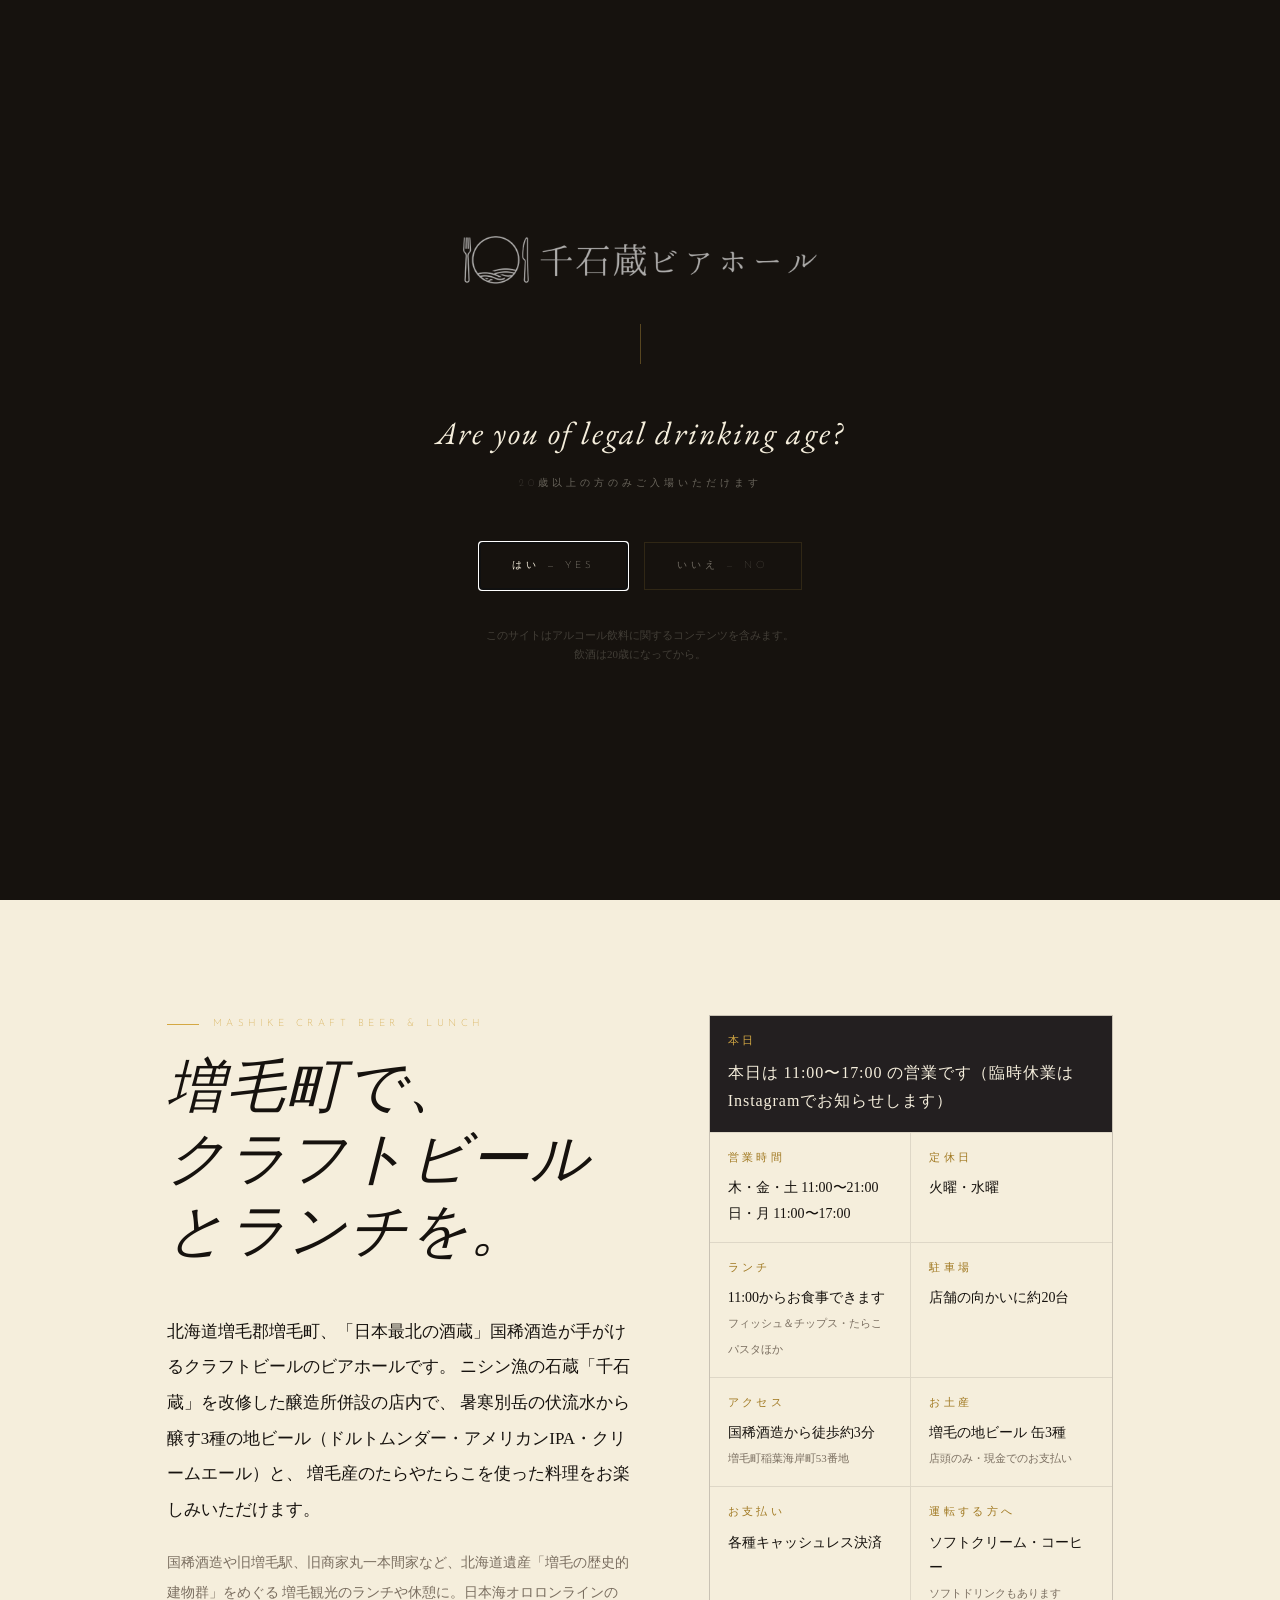
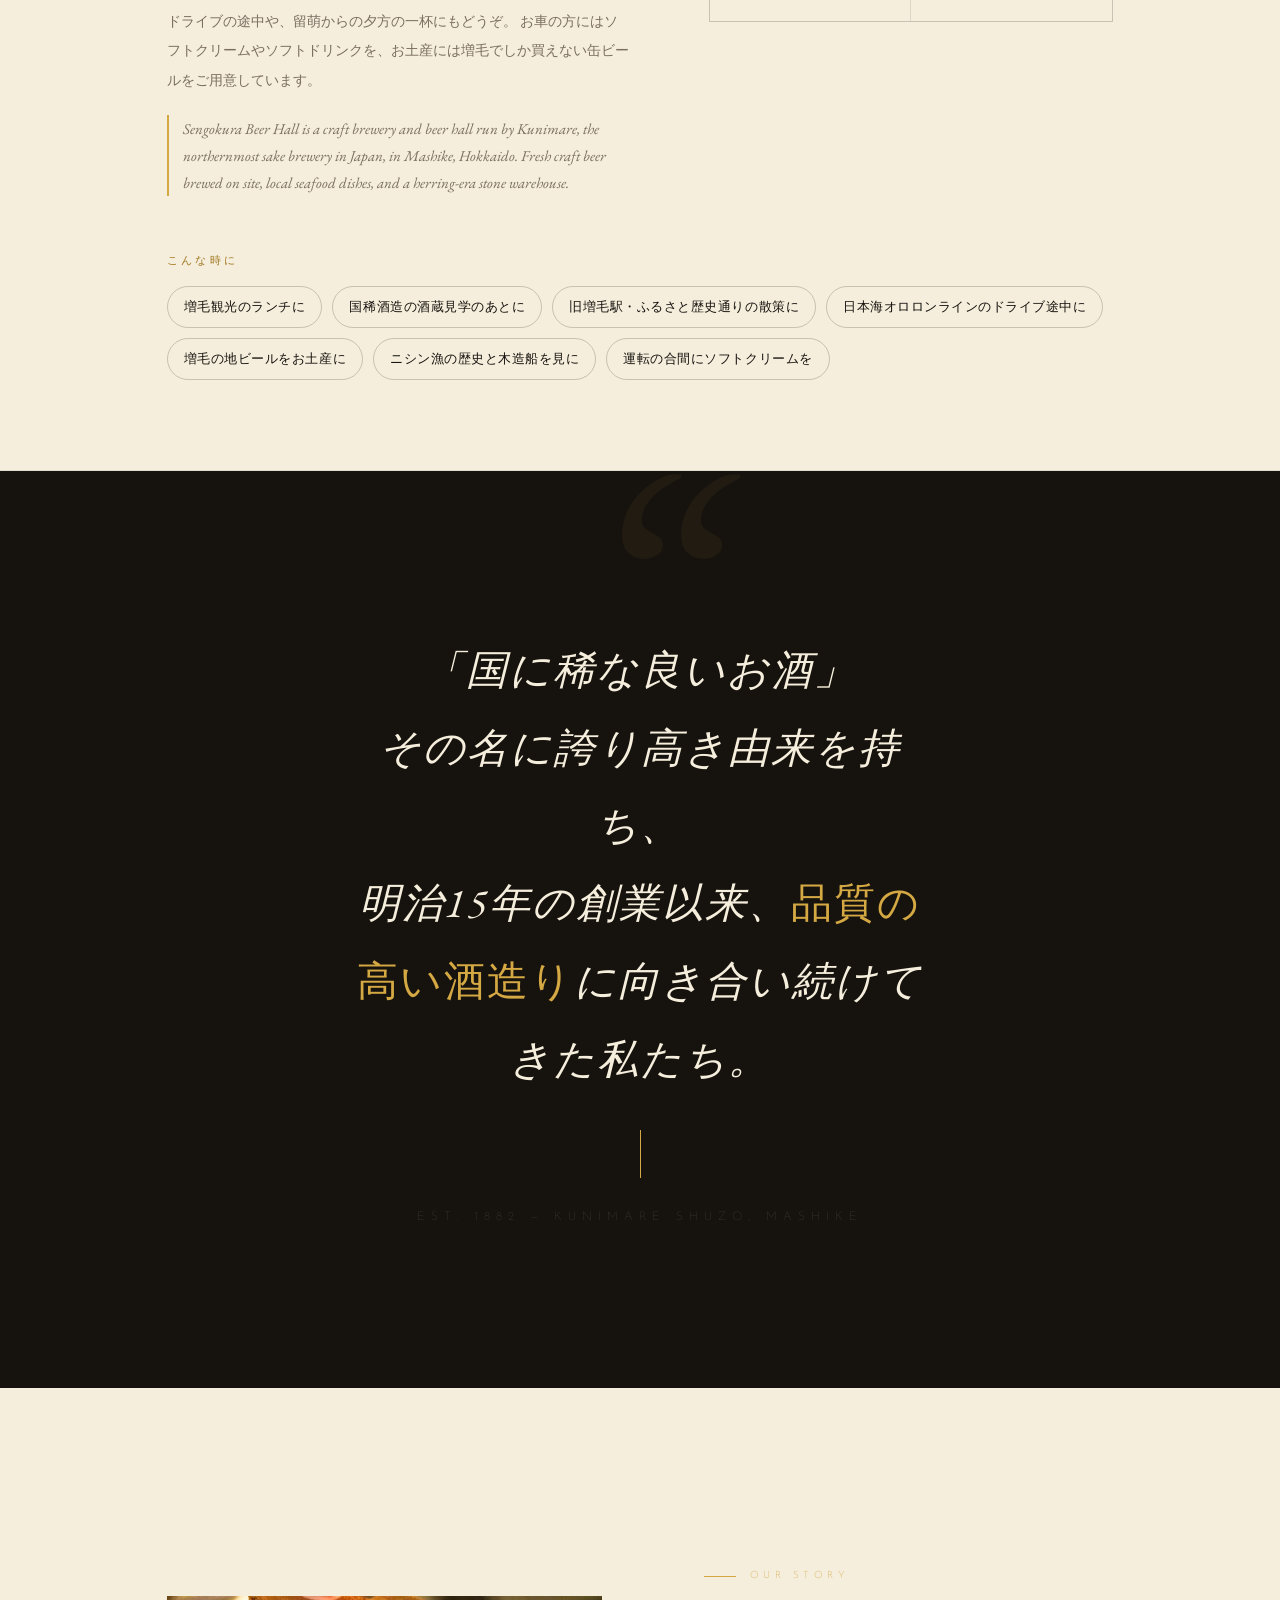
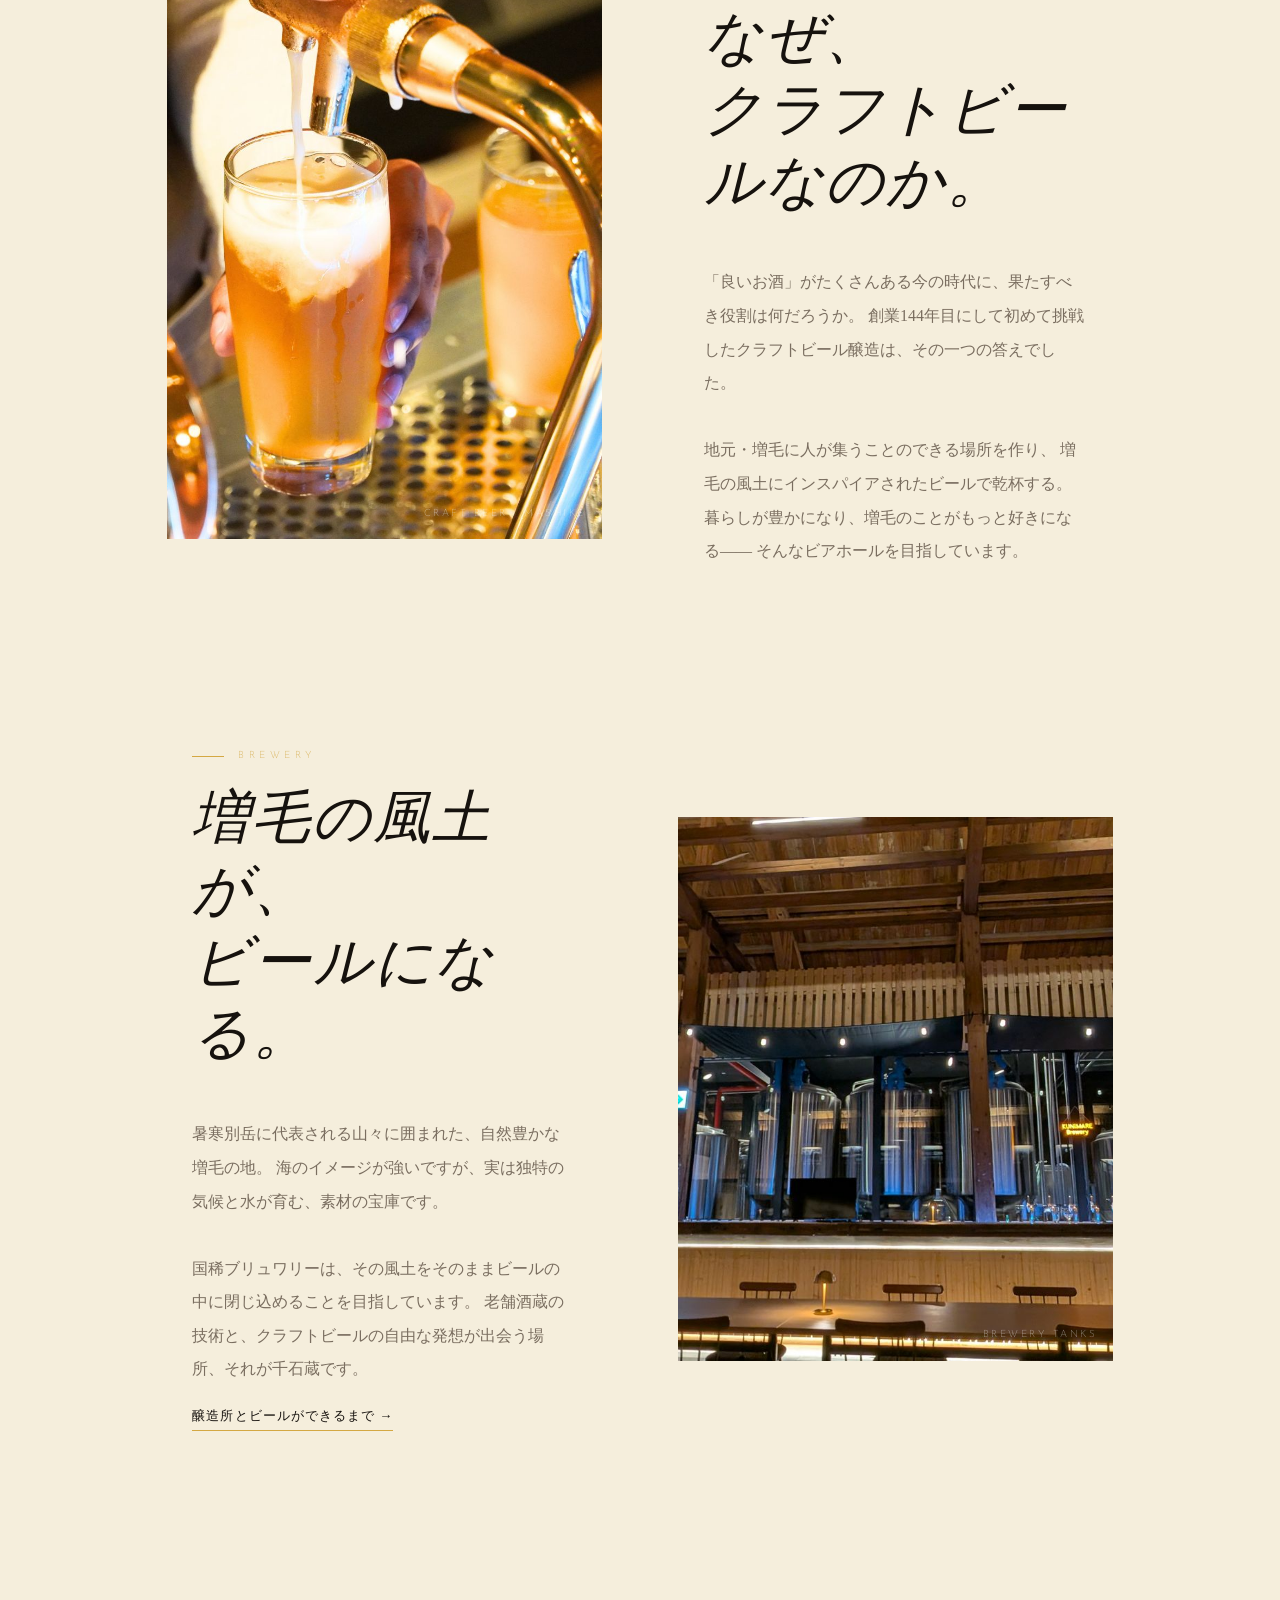
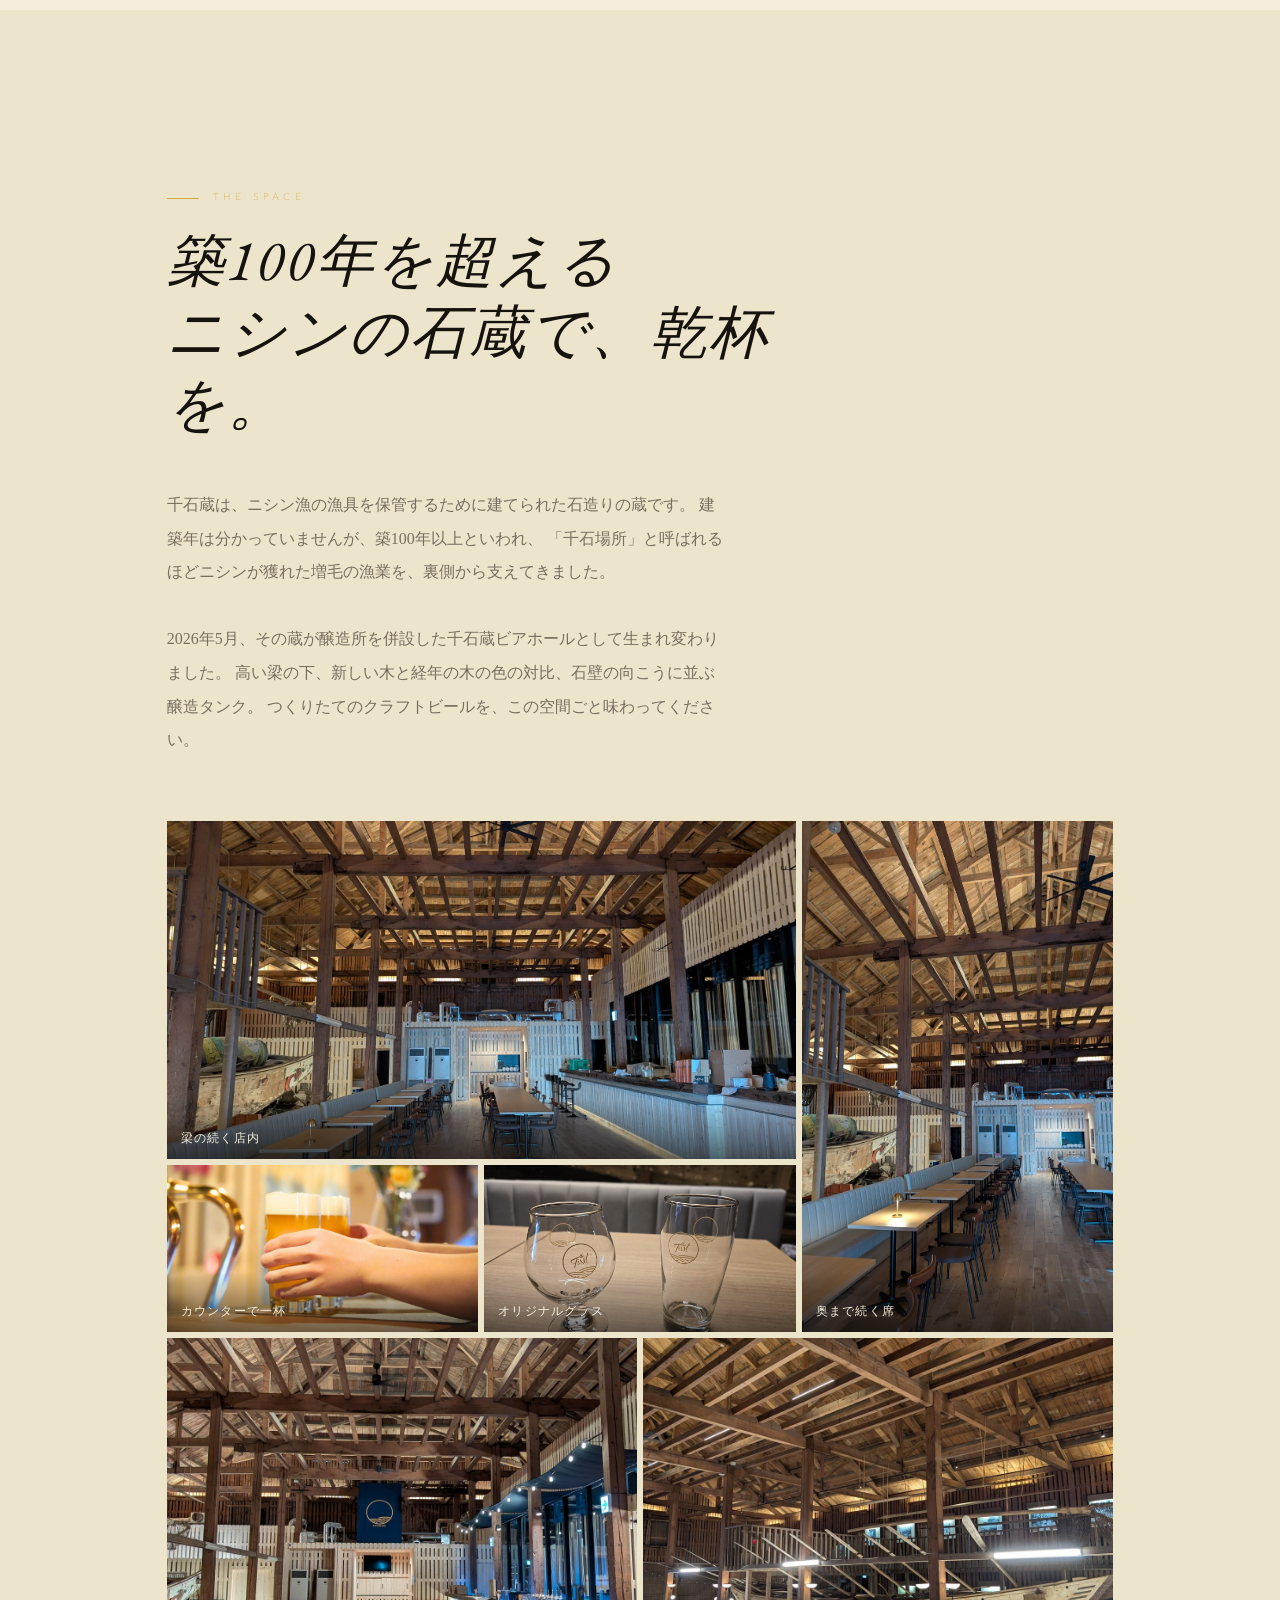
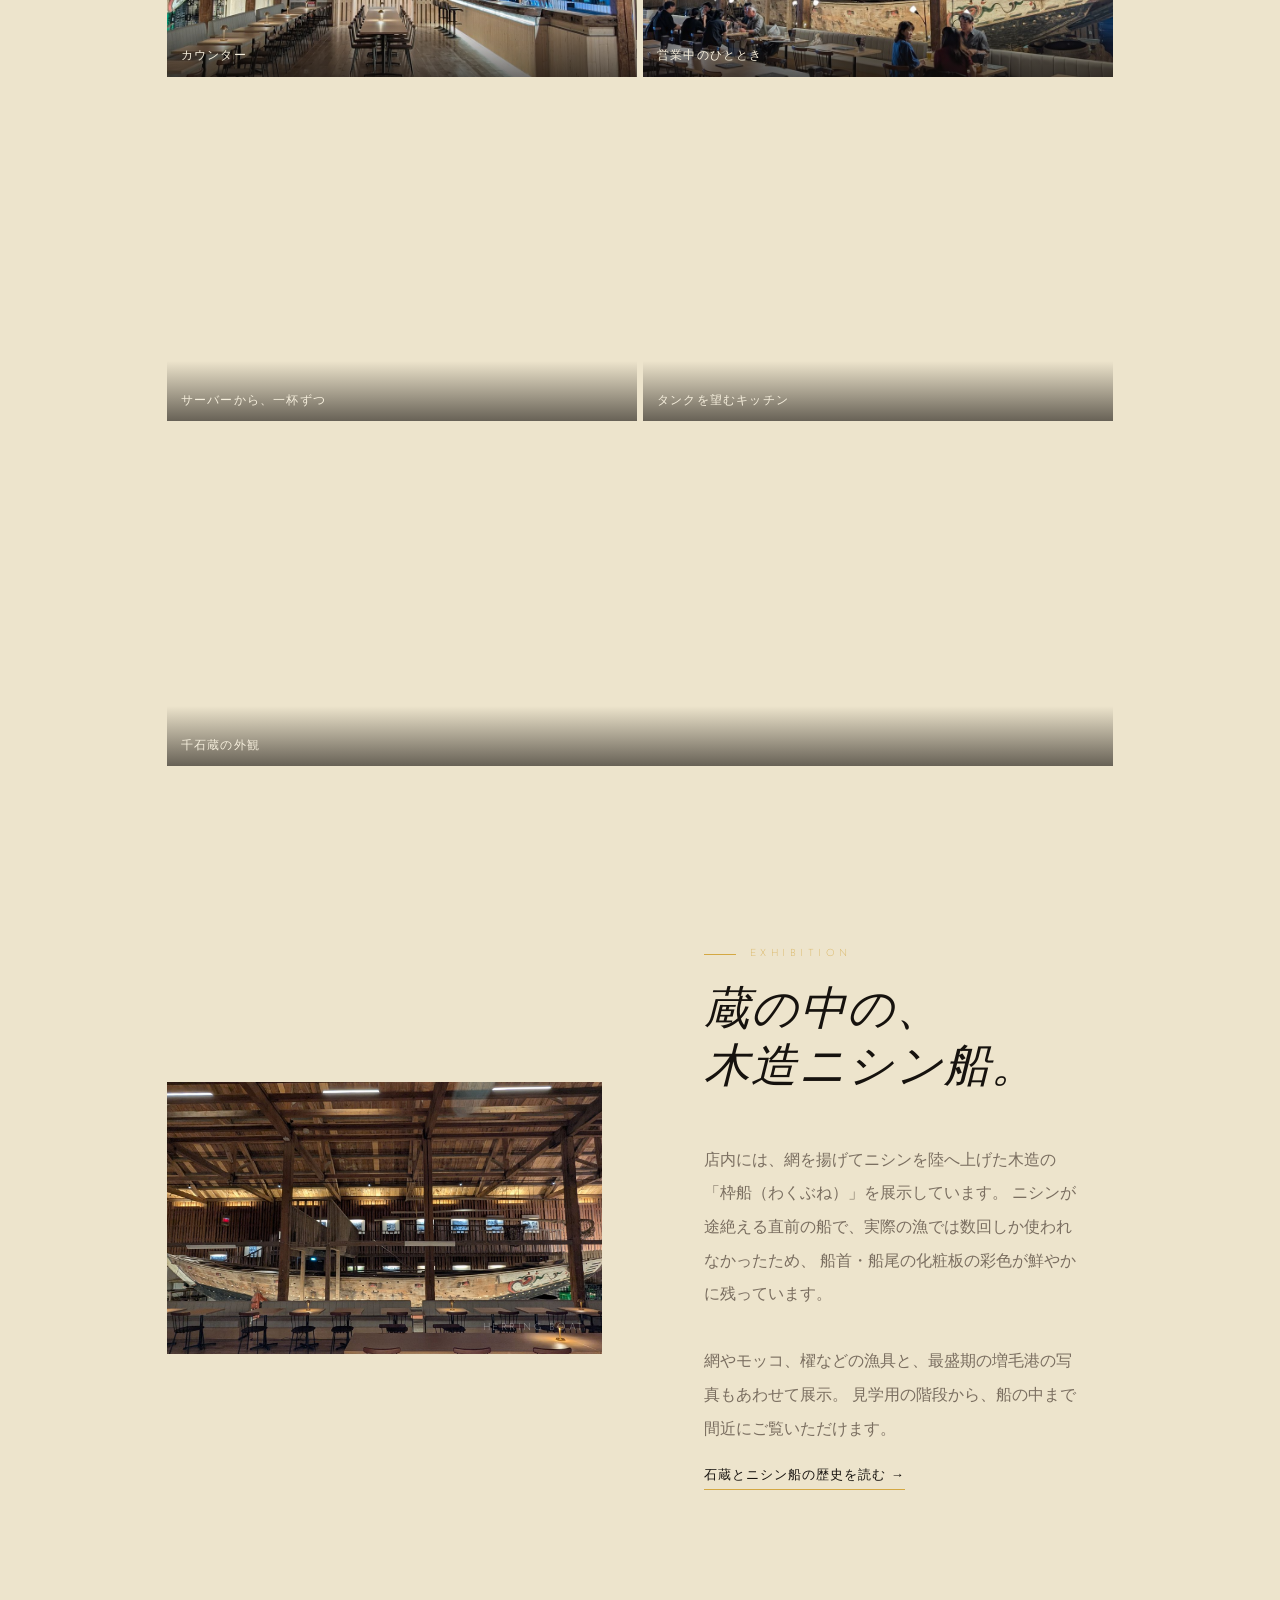
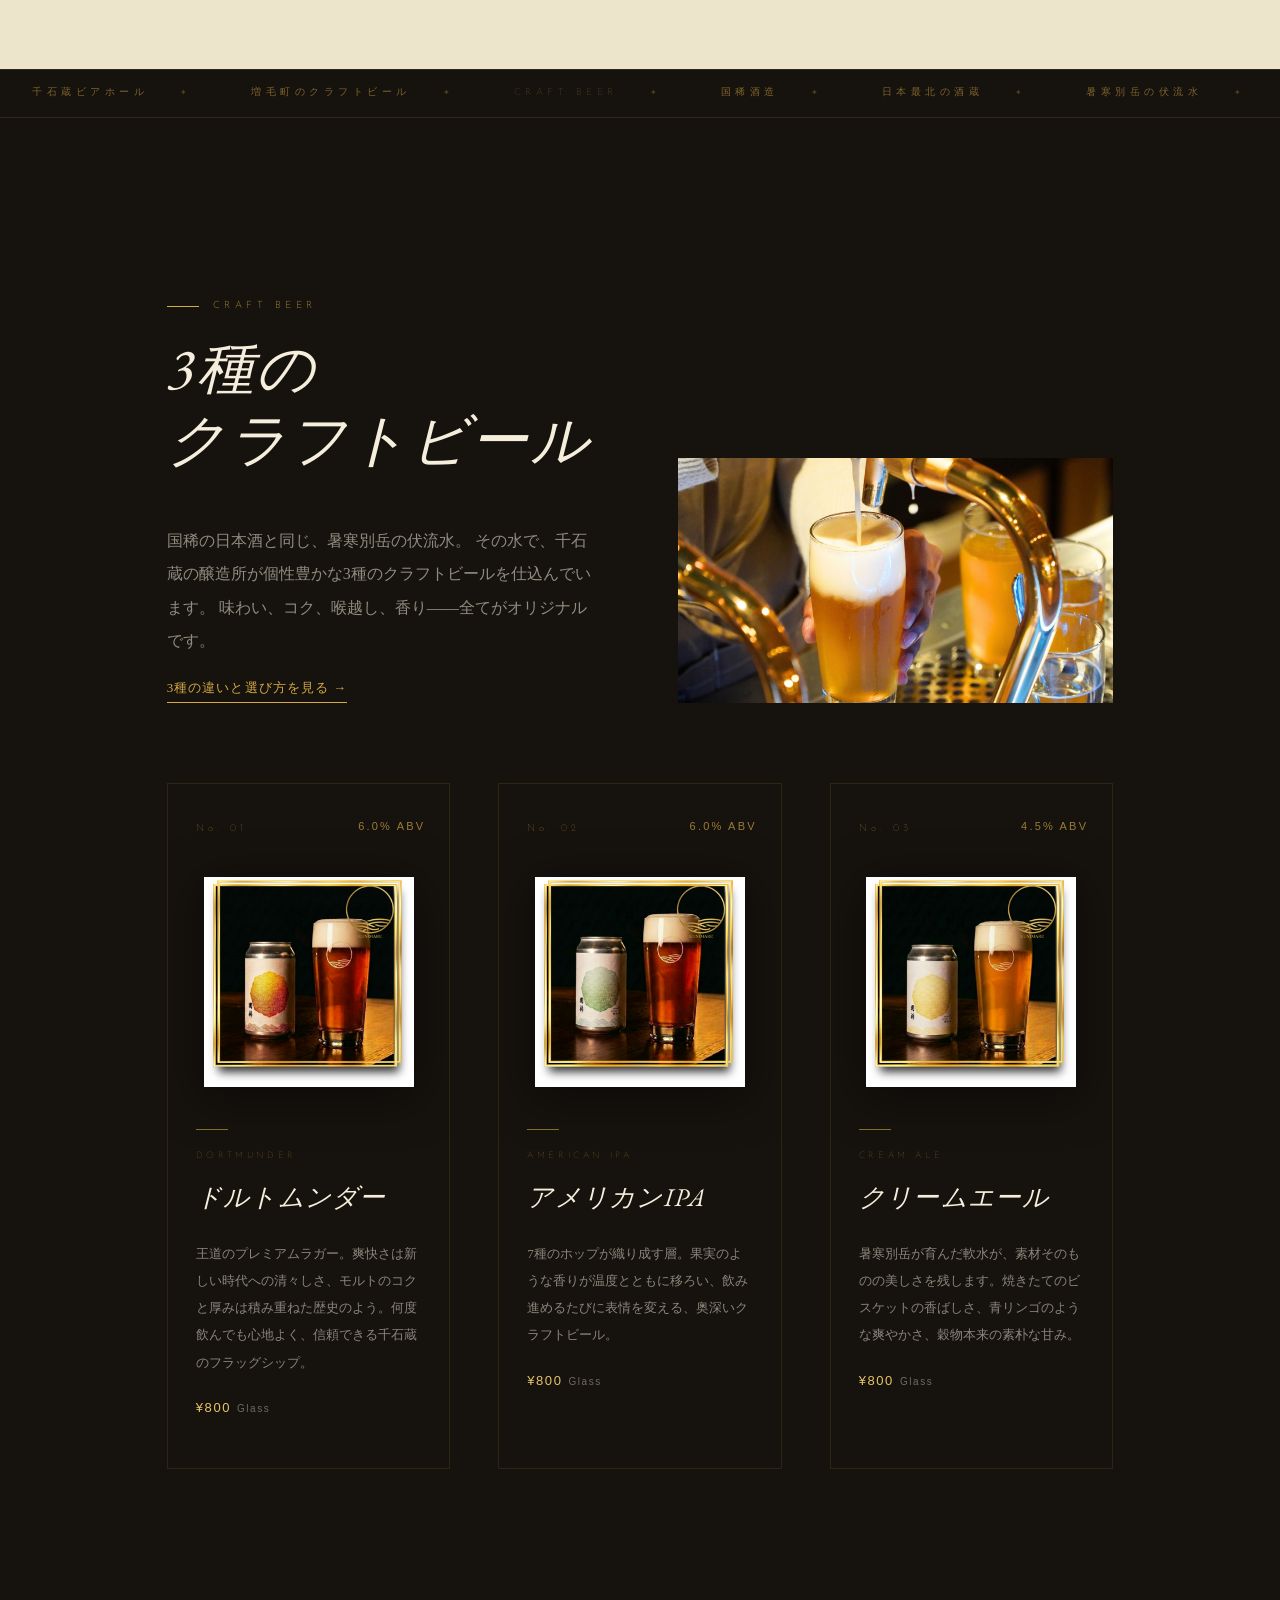
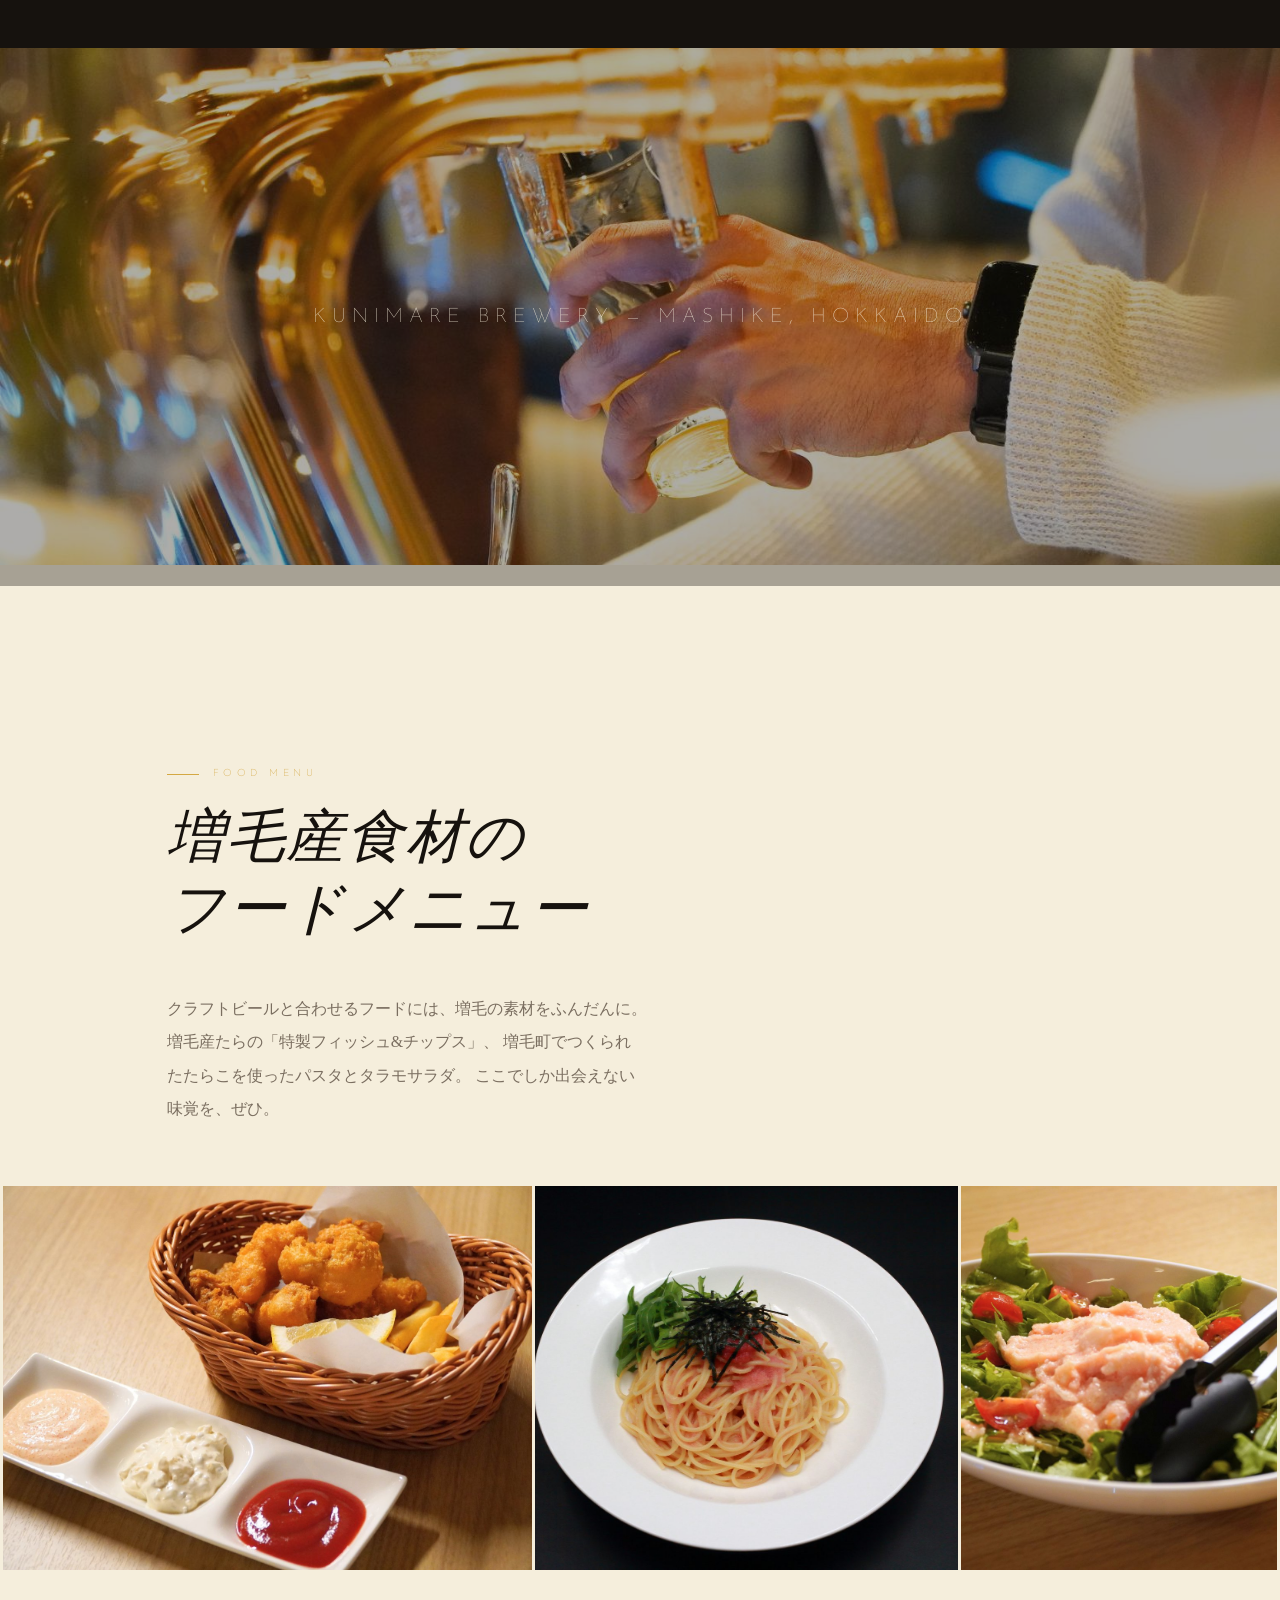
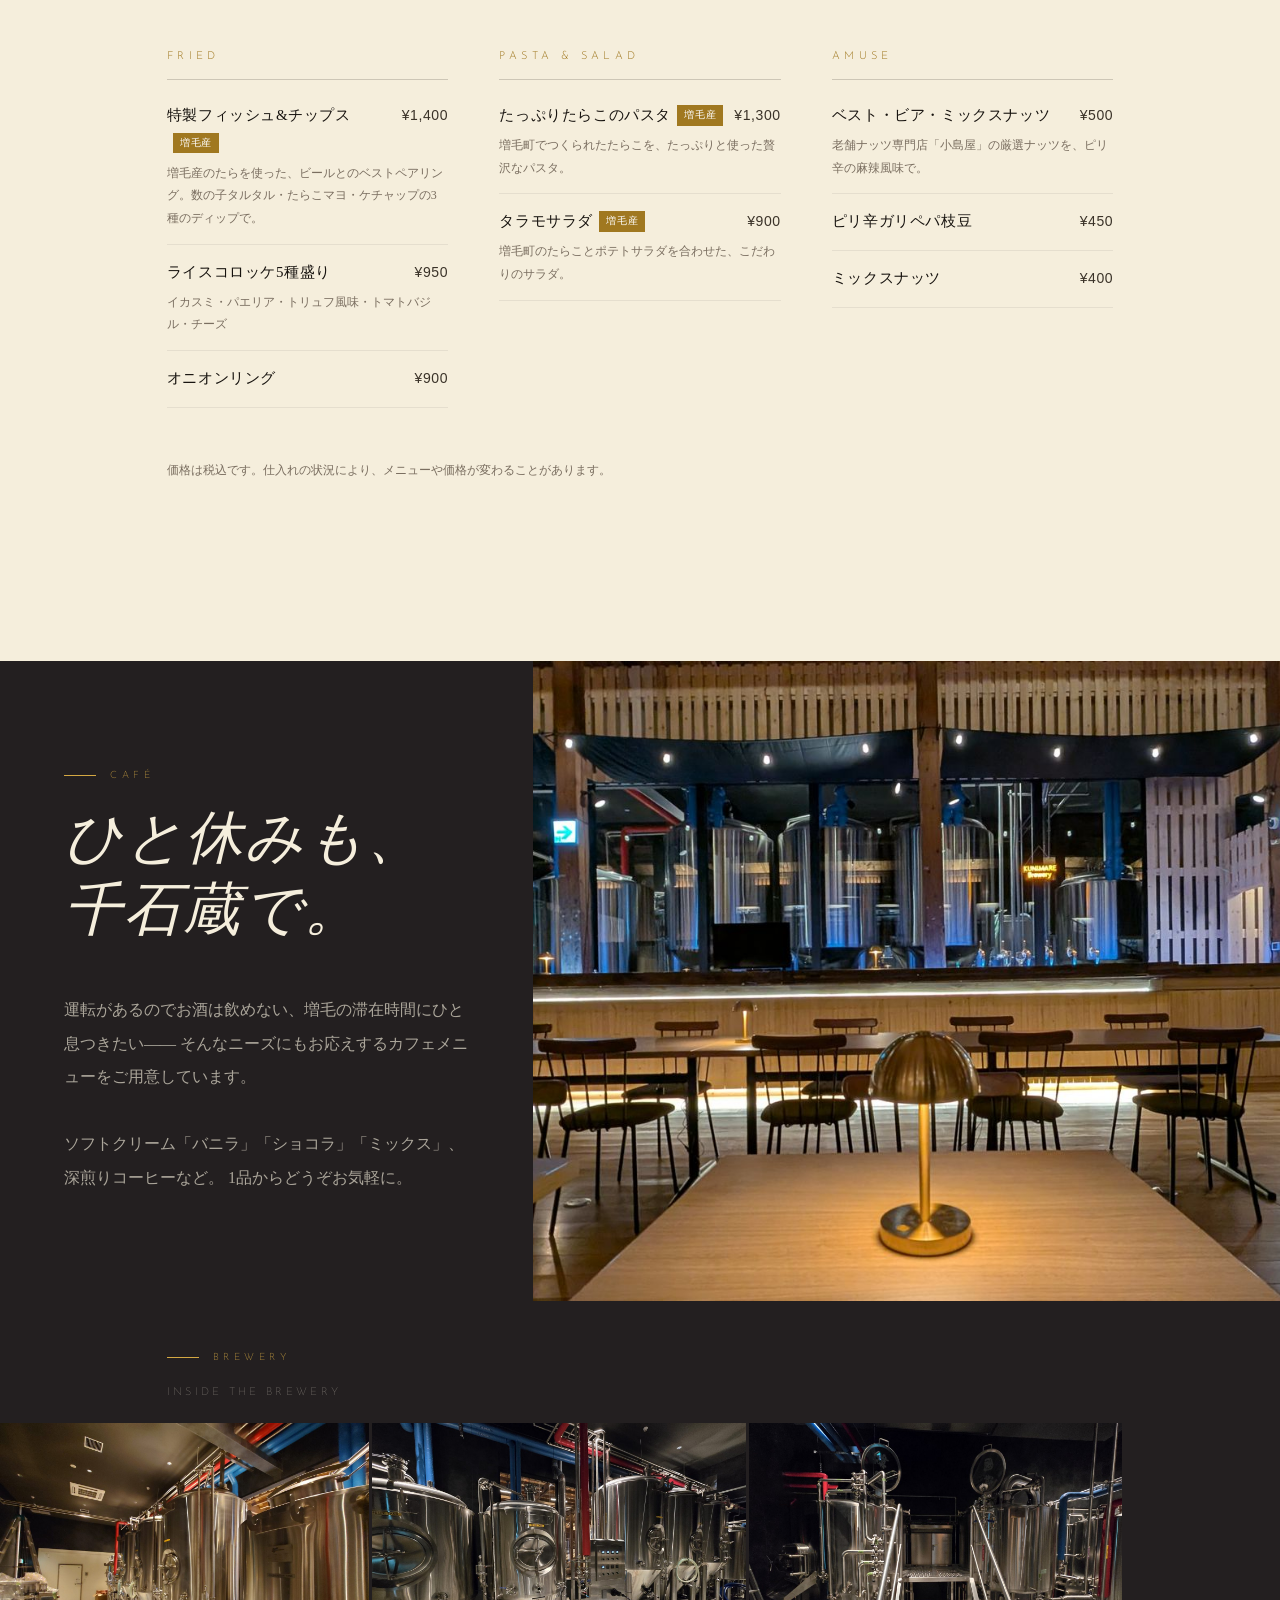
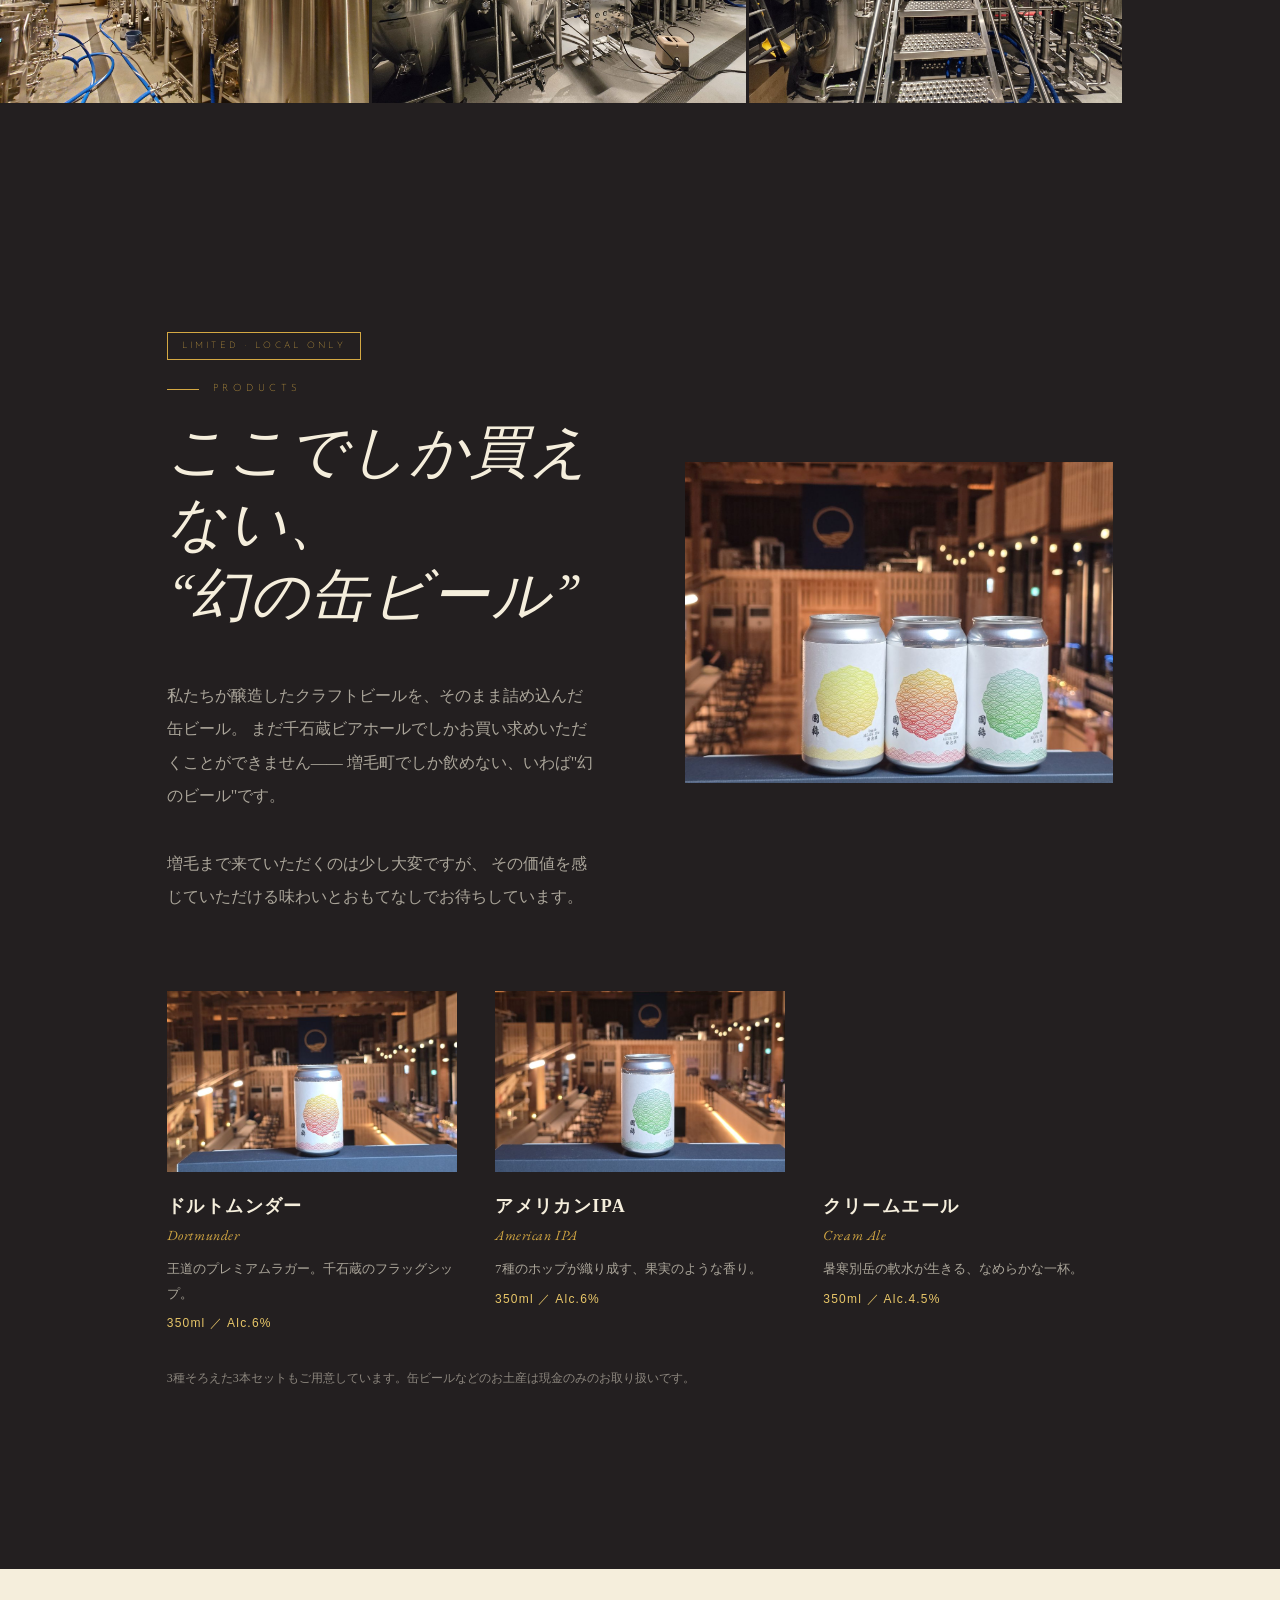
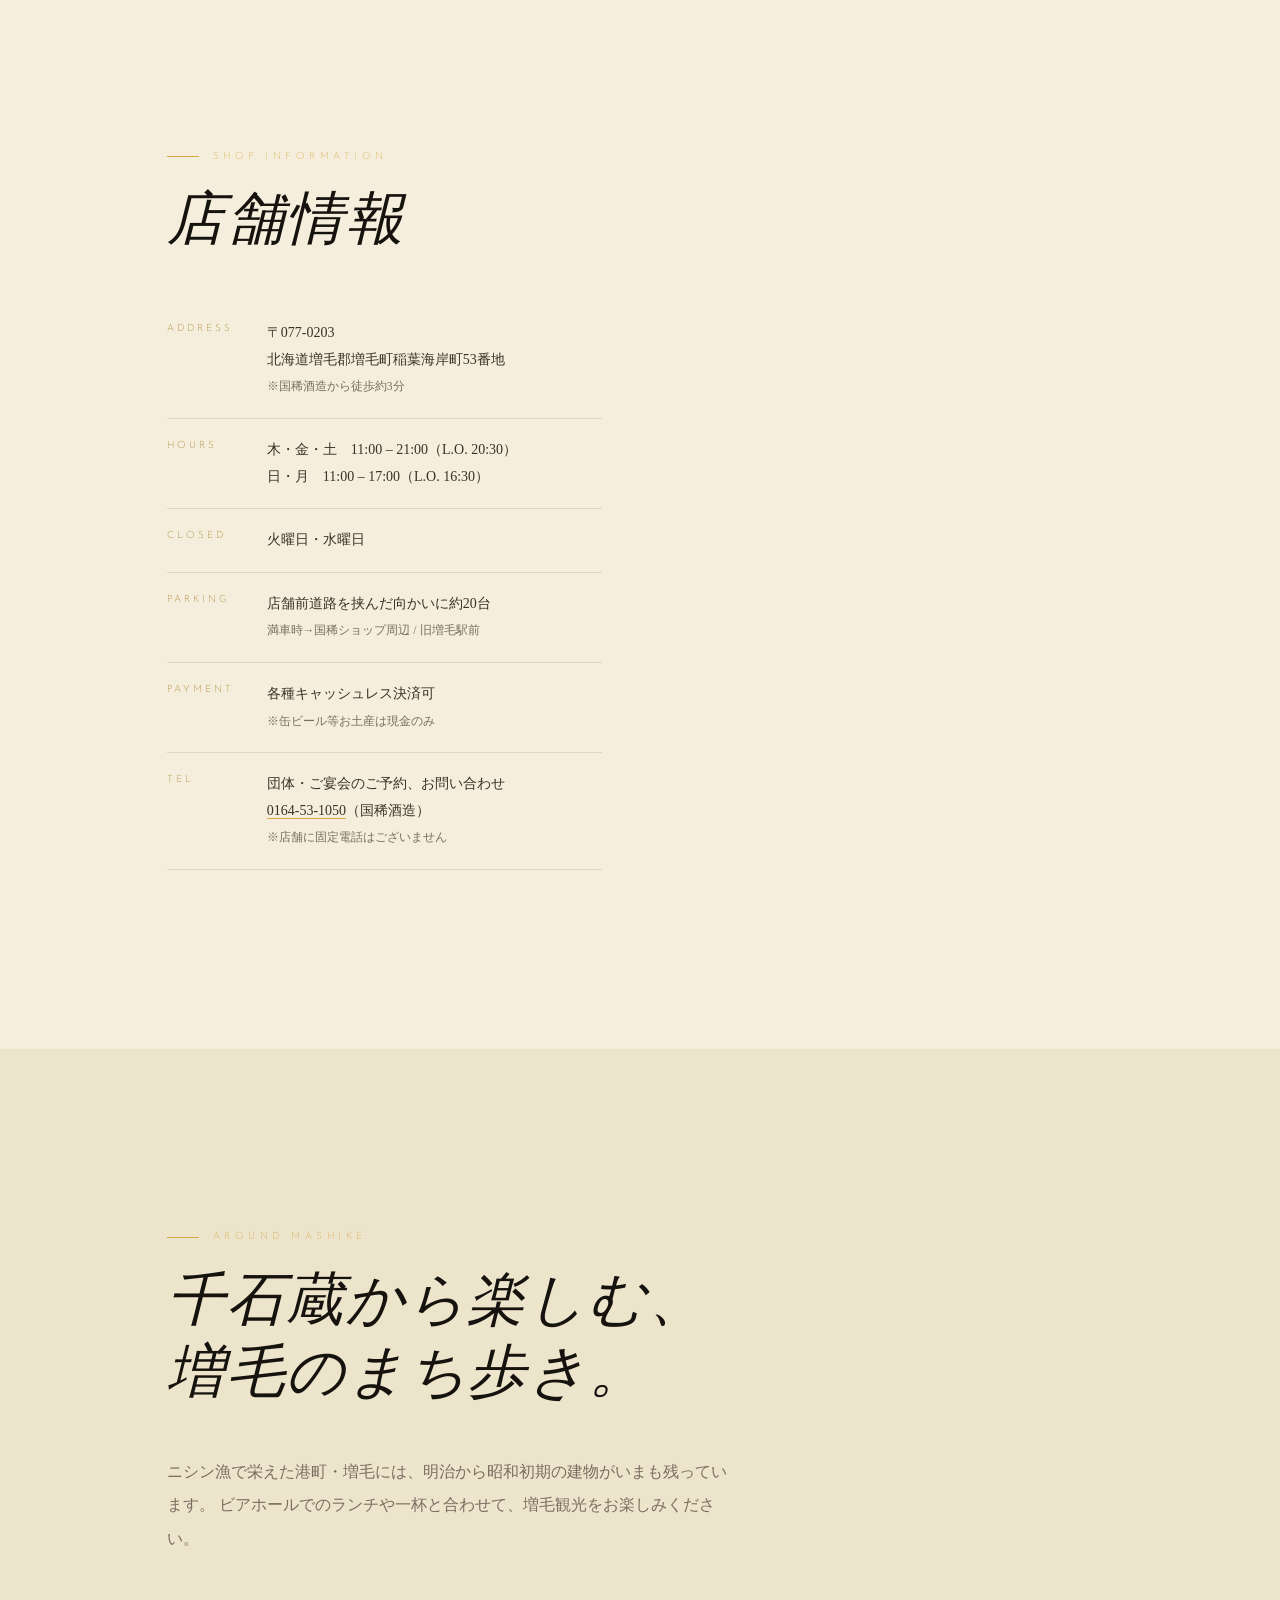
==== commit a8ae3a68: "下層ページ4枚（ビール・醸造所・石蔵の歴史・増毛観光）とトップからの入口を追加 Co-Authored-By: Claude Opus 5.5 <noreply@anthropic.com>" ====
--- a/index.html
+++ b/index.html
@@ -1395,7 +1395,7 @@
 }
 .footer-grid {
   display: grid;
-  grid-template-columns: 1fr 1fr 1fr;
+  grid-template-columns: 1.4fr 1fr 1fr 1fr;
   gap: 40px;
   margin-bottom: 48px;
 }
@@ -1534,6 +1534,18 @@
 .around-item h3 { font-size: 19px; font-weight: 700; letter-spacing: .06em; margin-bottom: 10px; }
 .around-item p:not(.around-tag) { font-size: 13px; line-height: 2; color: var(--ink-light); }
 .around-note { margin-top: 20px; font-size: 12px; color: var(--ink-light); }
+
+/* 読みもの（下層ページへの入口） */
+.guides-list { list-style: none; display: grid; grid-template-columns: repeat(4, 1fr); gap: 14px; margin-top: var(--gap-sm); }
+.guides-list a { display: block; height: 100%; background: var(--cream-dark); transition: background .3s; }
+.guides-list a:hover { background: #e6dabb; }
+.guides-list img { width: 100%; aspect-ratio: 4 / 3; object-fit: cover; }
+.guides-list h3 { font-size: 16px; font-weight: 700; letter-spacing: .05em; padding: 14px 16px 4px; line-height: 1.6; }
+.guides-list p { font-size: 12.5px; line-height: 1.9; color: var(--ink-light); padding: 0 16px 18px; }
+.more-link { display: inline-block; margin-top: 18px; font-size: 13px; letter-spacing: .08em; border-bottom: 1px solid var(--gold); padding-bottom: 2px; }
+.more-link::after { content: " →"; }
+@media (max-width: 900px) { .guides-list { grid-template-columns: 1fr 1fr; } }
+@media (max-width: 520px) { .guides-list { grid-template-columns: 1fr; } }
 
 /* =============================================
    SPACE（店内ギャラリー）
@@ -1764,6 +1776,7 @@
     <a href="#food">フード</a>
     <a href="#can">缶ビール</a>
     <a href="#shop">店舗情報</a>
+    <a href="#guides">読みもの</a>
     <a href="#faq">よくある質問</a>
     <!-- 英語版ができるまで言語切替は出さない
     <div class="lang-switch">
@@ -1922,6 +1935,7 @@
           国稀ブリュワリーは、その風土をそのままビールの中に閉じ込めることを目指しています。
           老舗酒蔵の技術と、クラフトビールの自由な発想が出会う場所、それが千石蔵です。
         </p>
+        <a class="more-link" href="brewery/">醸造所とビールができるまで</a>
       </div>
     </div>
 
@@ -2003,6 +2017,7 @@
           網やモッコ、櫂などの漁具と、最盛期の増毛港の写真もあわせて展示。
           見学用の階段から、船の中まで間近にご覧いただけます。
         </p>
+        <a class="more-link" href="history/">石蔵とニシン船の歴史を読む</a>
       </div>
     </div>
   </div>
@@ -2052,6 +2067,7 @@
           その水で、千石蔵の醸造所が個性豊かな3種のクラフトビールを仕込んでいます。
           味わい、コク、喉越し、香り——全てがオリジナルです。
         </p>
+        <a class="more-link" href="beer/" style="color:var(--gold)">3種の違いと選び方を見る</a>
       </div>
       <div class="beer-intro__img reveal delay-1">
         <img src="img/pour-glass.jpg" width="1500" height="1000" alt="金色のビアサーバーから、泡立つクラフトビールをグラスに注ぐ" loading="lazy" decoding="async">
@@ -2406,6 +2422,36 @@
       </article>
     </div>
     <p class="around-note reveal">※各施設の営業時間・開館期間・料金は、施設に直接ご確認ください。</p>
+    <a class="more-link reveal" href="mashike/">増毛観光とランチの回り方・アクセス</a>
+  </div>
+</section>
+
+
+<!-- ===================================================
+     GUIDES（読みもの）── 検索の入口になる下層ページ。トップは来店の情報、下層は「調べる人」の答え
+     =================================================== -->
+<section class="section section--light" id="guides" aria-labelledby="guides-title">
+  <div class="inner">
+    <p class="sec-label reveal">Read More</p>
+    <h2 id="guides-title" class="sec-title reveal delay-1">千石蔵を、もっと知る。</h2>
+    <ul class="guides-list reveal">
+      <li><a href="beer/">
+        <img src="img/can-3set.jpg" width="1600" height="901" alt="国稀クラフトビール350ml缶3種" loading="lazy" decoding="async">
+        <h3>クラフトビール3種の違いと選び方</h3>
+        <p>最初の一杯のおすすめ、ラガーとエールの違い、お土産の缶ビール。</p></a></li>
+      <li><a href="brewery/">
+        <img src="img/brewery-1886.jpg" width="1400" height="1050" alt="千石蔵の醸造所の仕込み設備" loading="lazy" decoding="async">
+        <h3>醸造所 ── ビールができるまで</h3>
+        <p>暑寒別岳の伏流水から8つの工程で。品質を守る衛生管理も。</p></a></li>
+      <li><a href="history/">
+        <img src="img/space-herring-boat.jpg" width="1600" height="900" alt="店内に展示している木造のニシン船" loading="lazy" decoding="async">
+        <h3>石蔵と木造ニシン船の歴史</h3>
+        <p>千石場所と呼ばれた増毛のニシン漁、枠船とダルマハギ。</p></a></li>
+      <li><a href="mashike/">
+        <img src="img/space-exterior.jpg" width="1400" height="788" alt="千石蔵の外観" loading="lazy" decoding="async">
+        <h3>増毛観光とランチの回り方</h3>
+        <p>国稀酒造・旧増毛駅・丸一本間家をめぐる例と、アクセス・駐車場。</p></a></li>
+    </ul>
   </div>
 </section>
 
@@ -2506,6 +2552,15 @@
         </ul>
       </div>
       <div class="footer-links">
+        <h4>Read More</h4>
+        <ul>
+          <li><a href="beer/">クラフトビール3種の選び方</a></li>
+          <li><a href="brewery/">醸造所</a></li>
+          <li><a href="history/">石蔵とニシン船の歴史</a></li>
+          <li><a href="mashike/">増毛観光とランチ</a></li>
+        </ul>
+      </div>
+      <div class="footer-links">
         <h4>Links</h4>
         <ul>
           <li><a href="https://kunimare.co.jp" target="_blank" rel="noopener">国稀酒造 公式サイト</a></li>
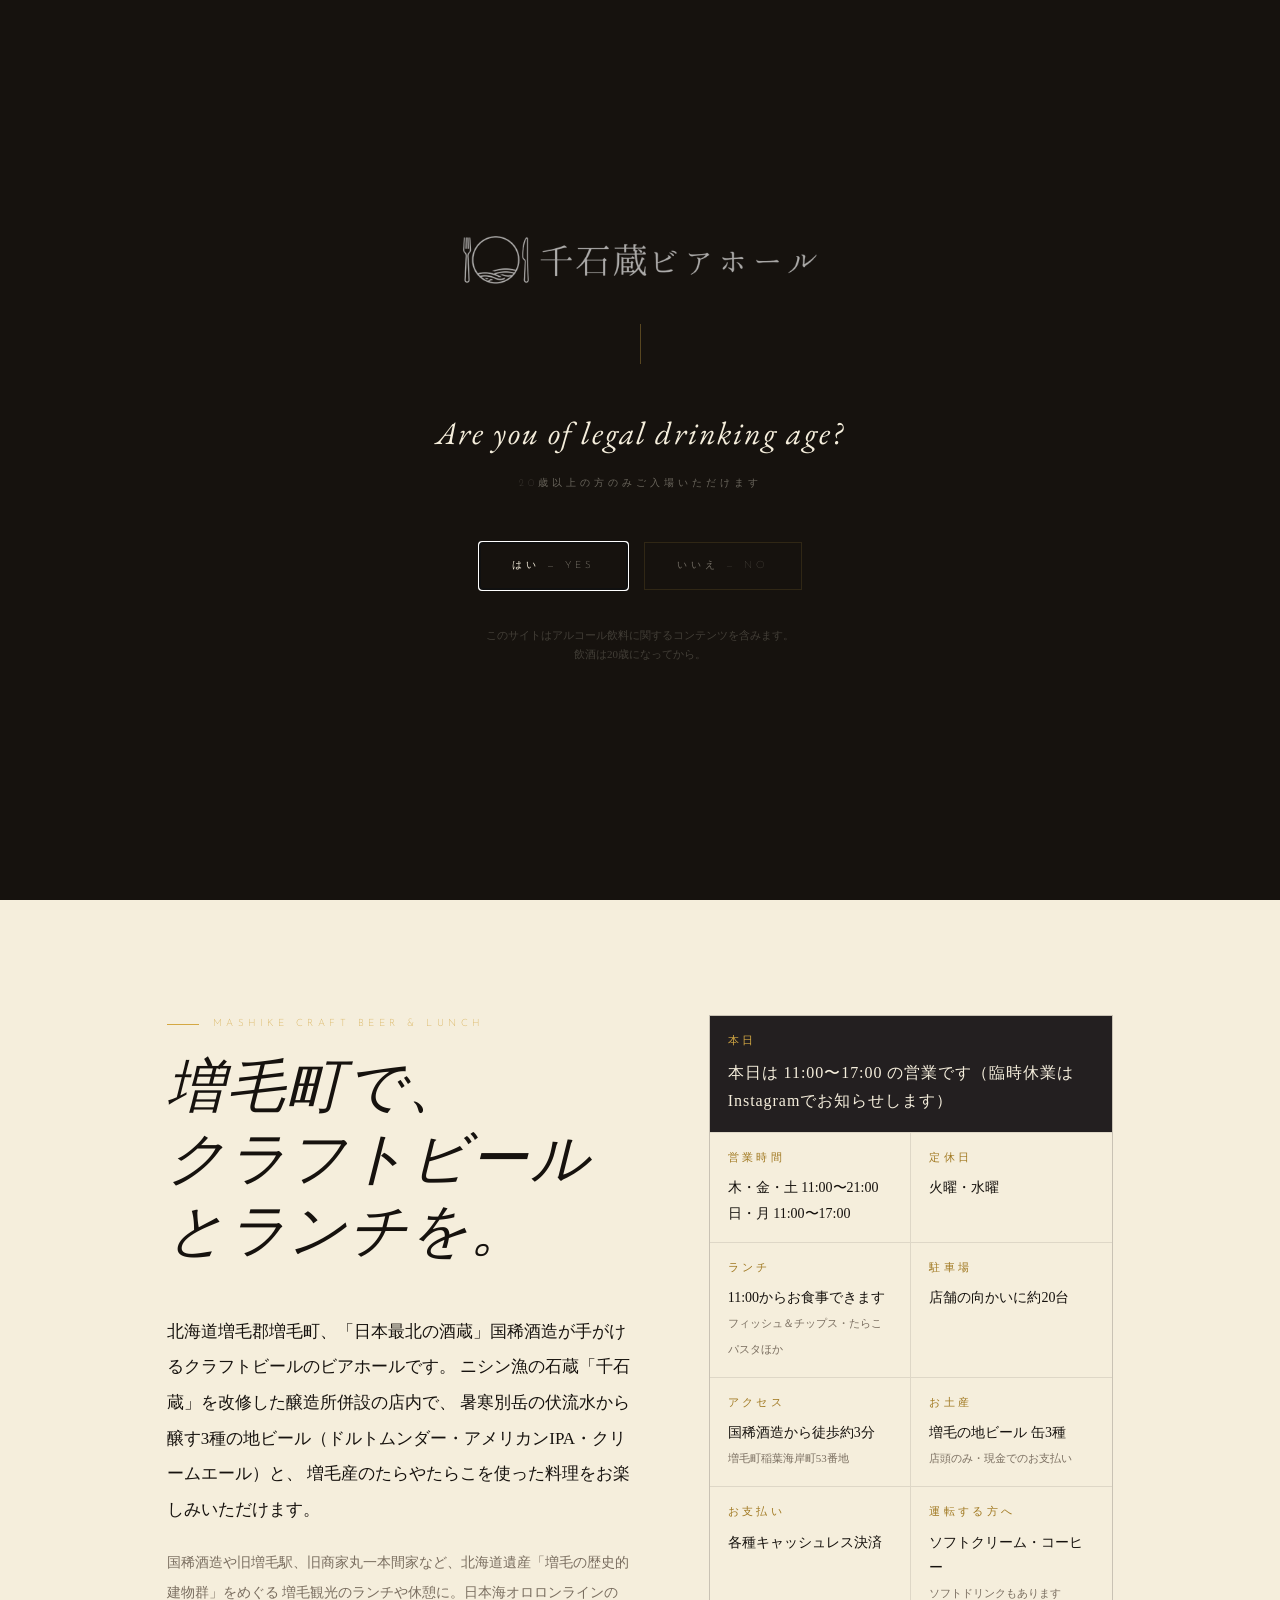
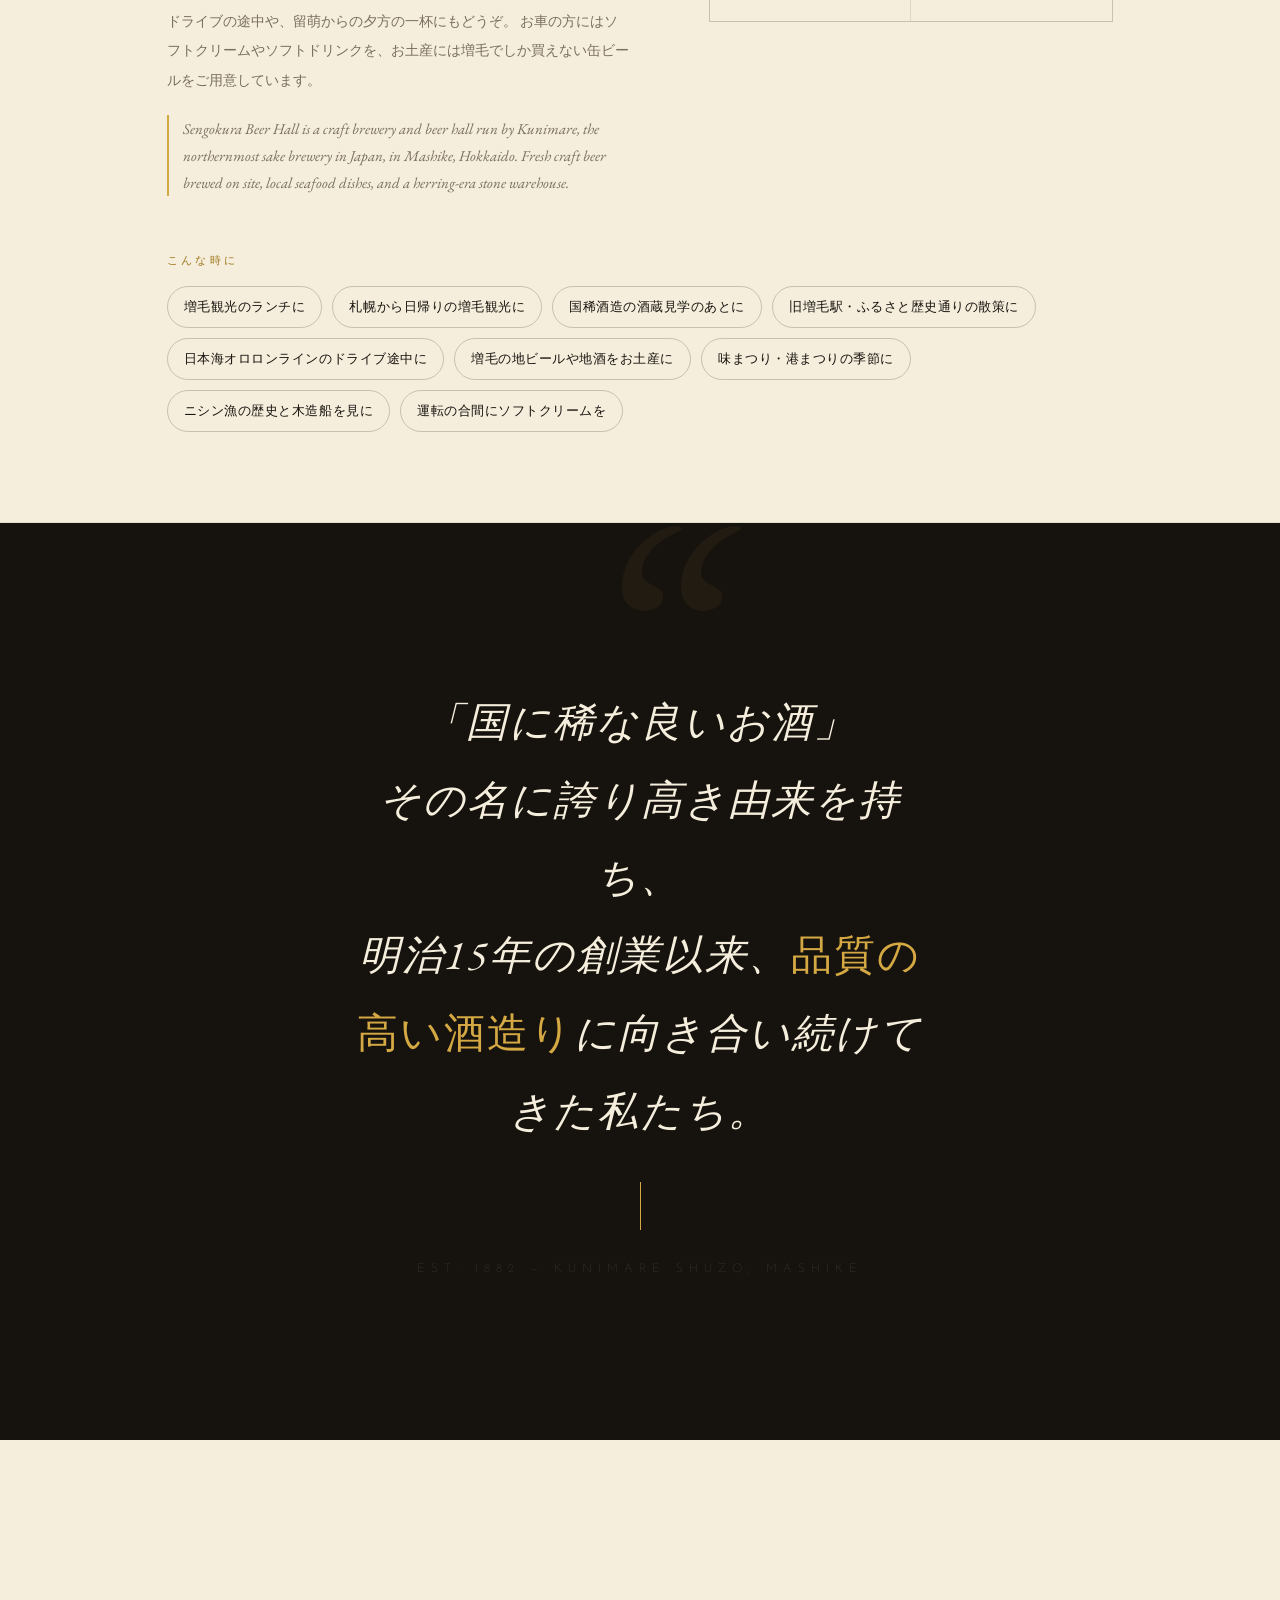
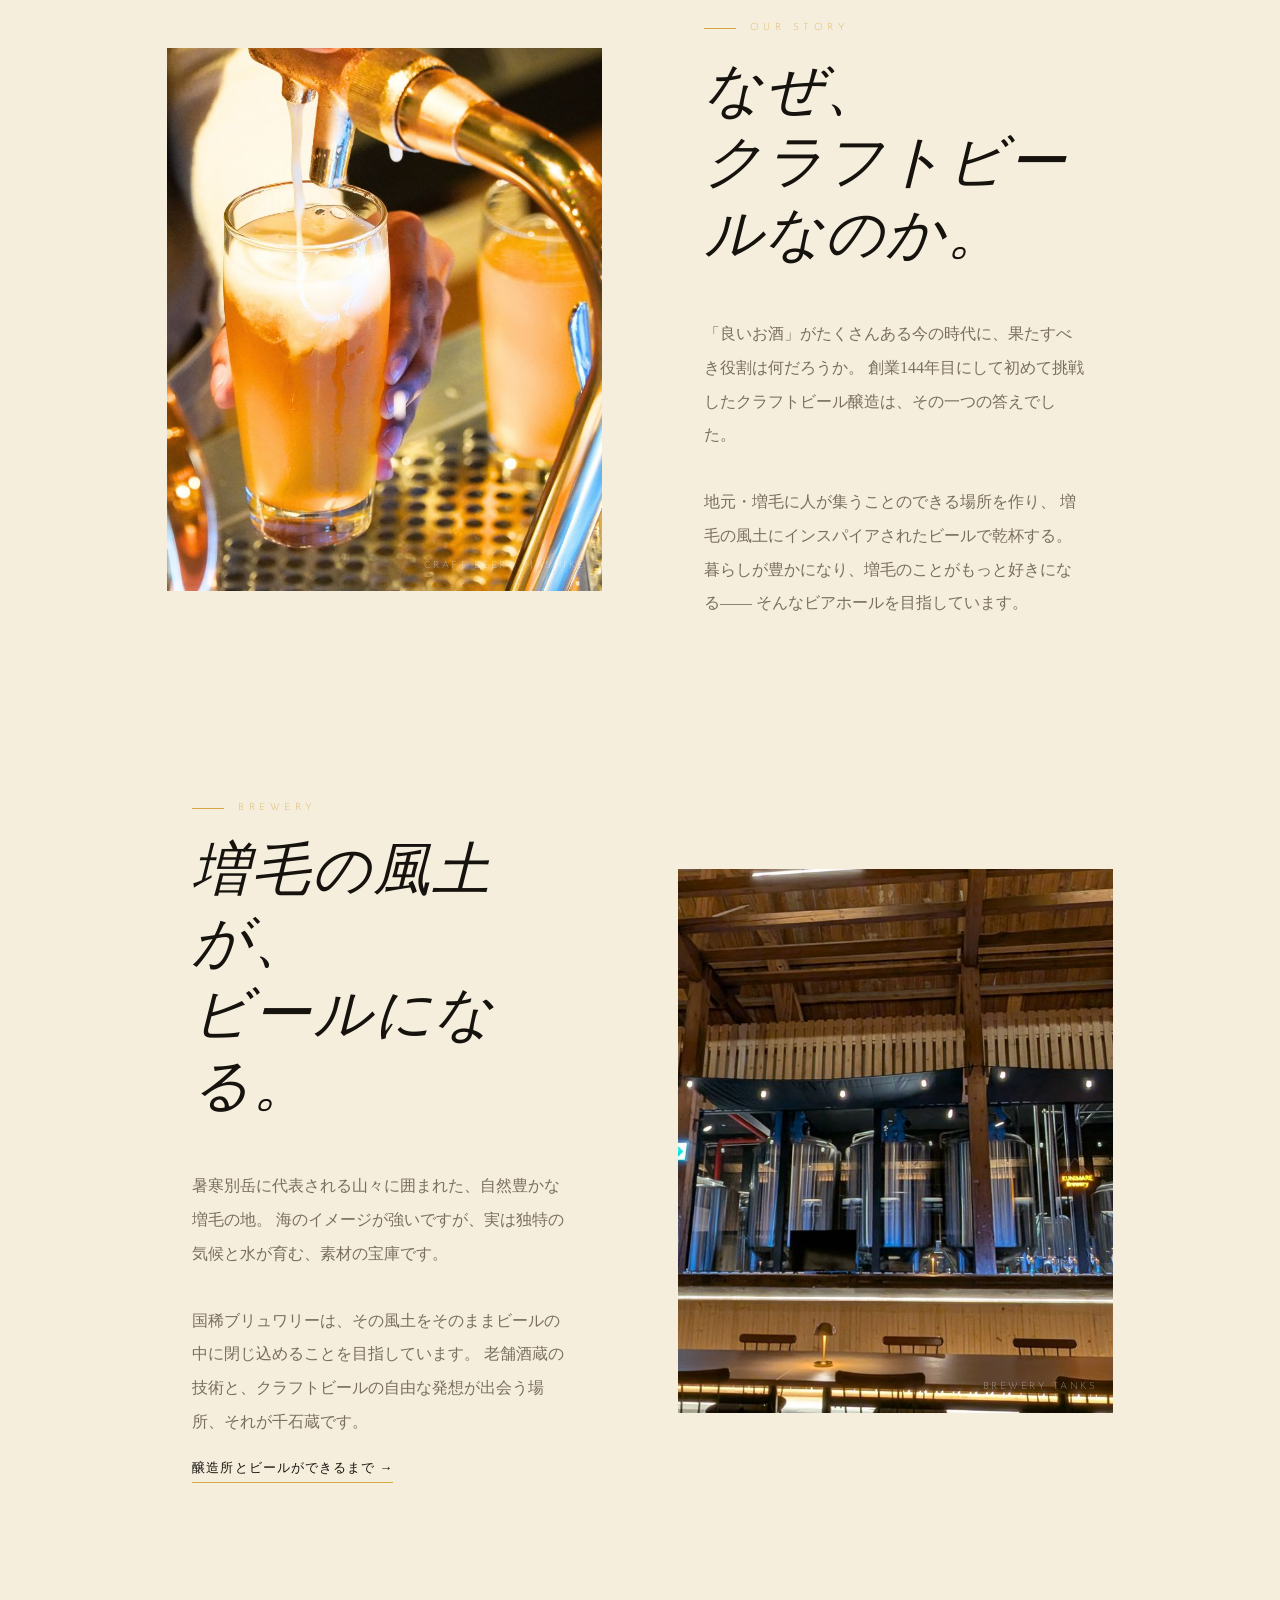
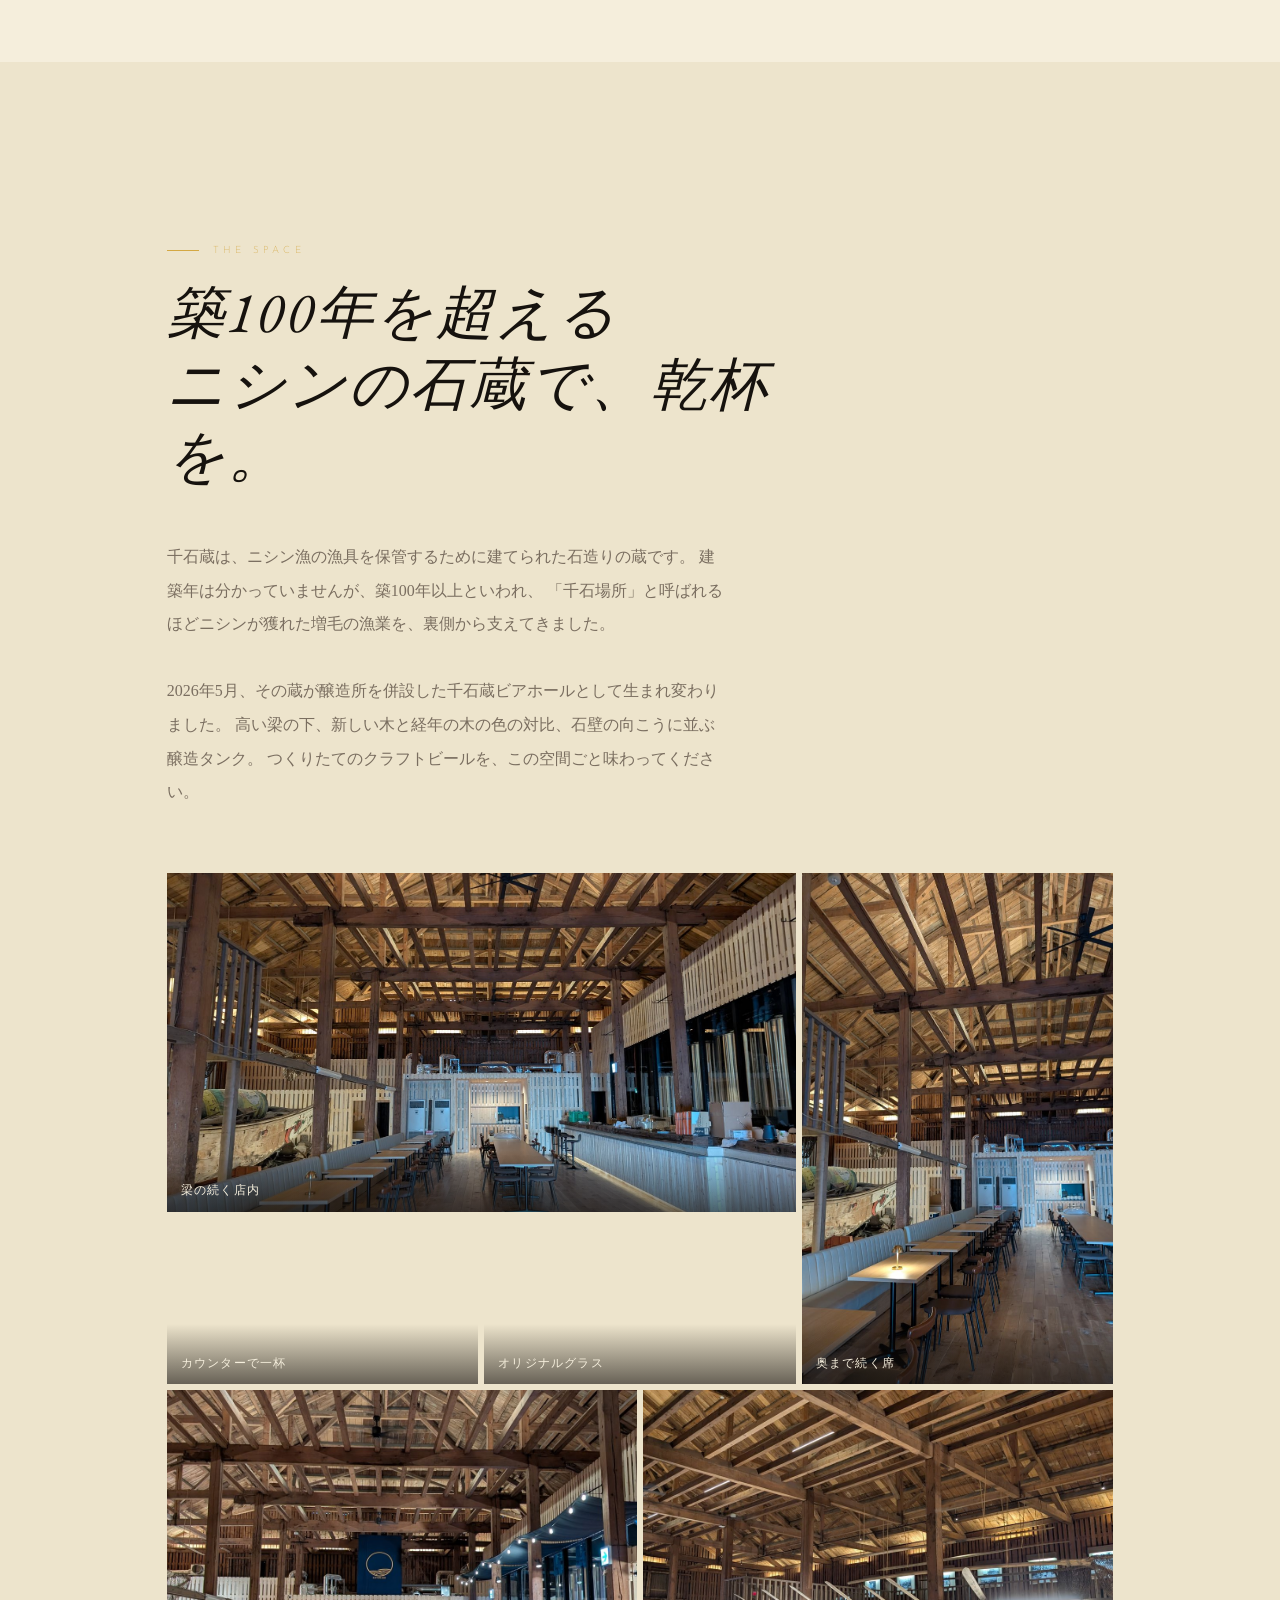
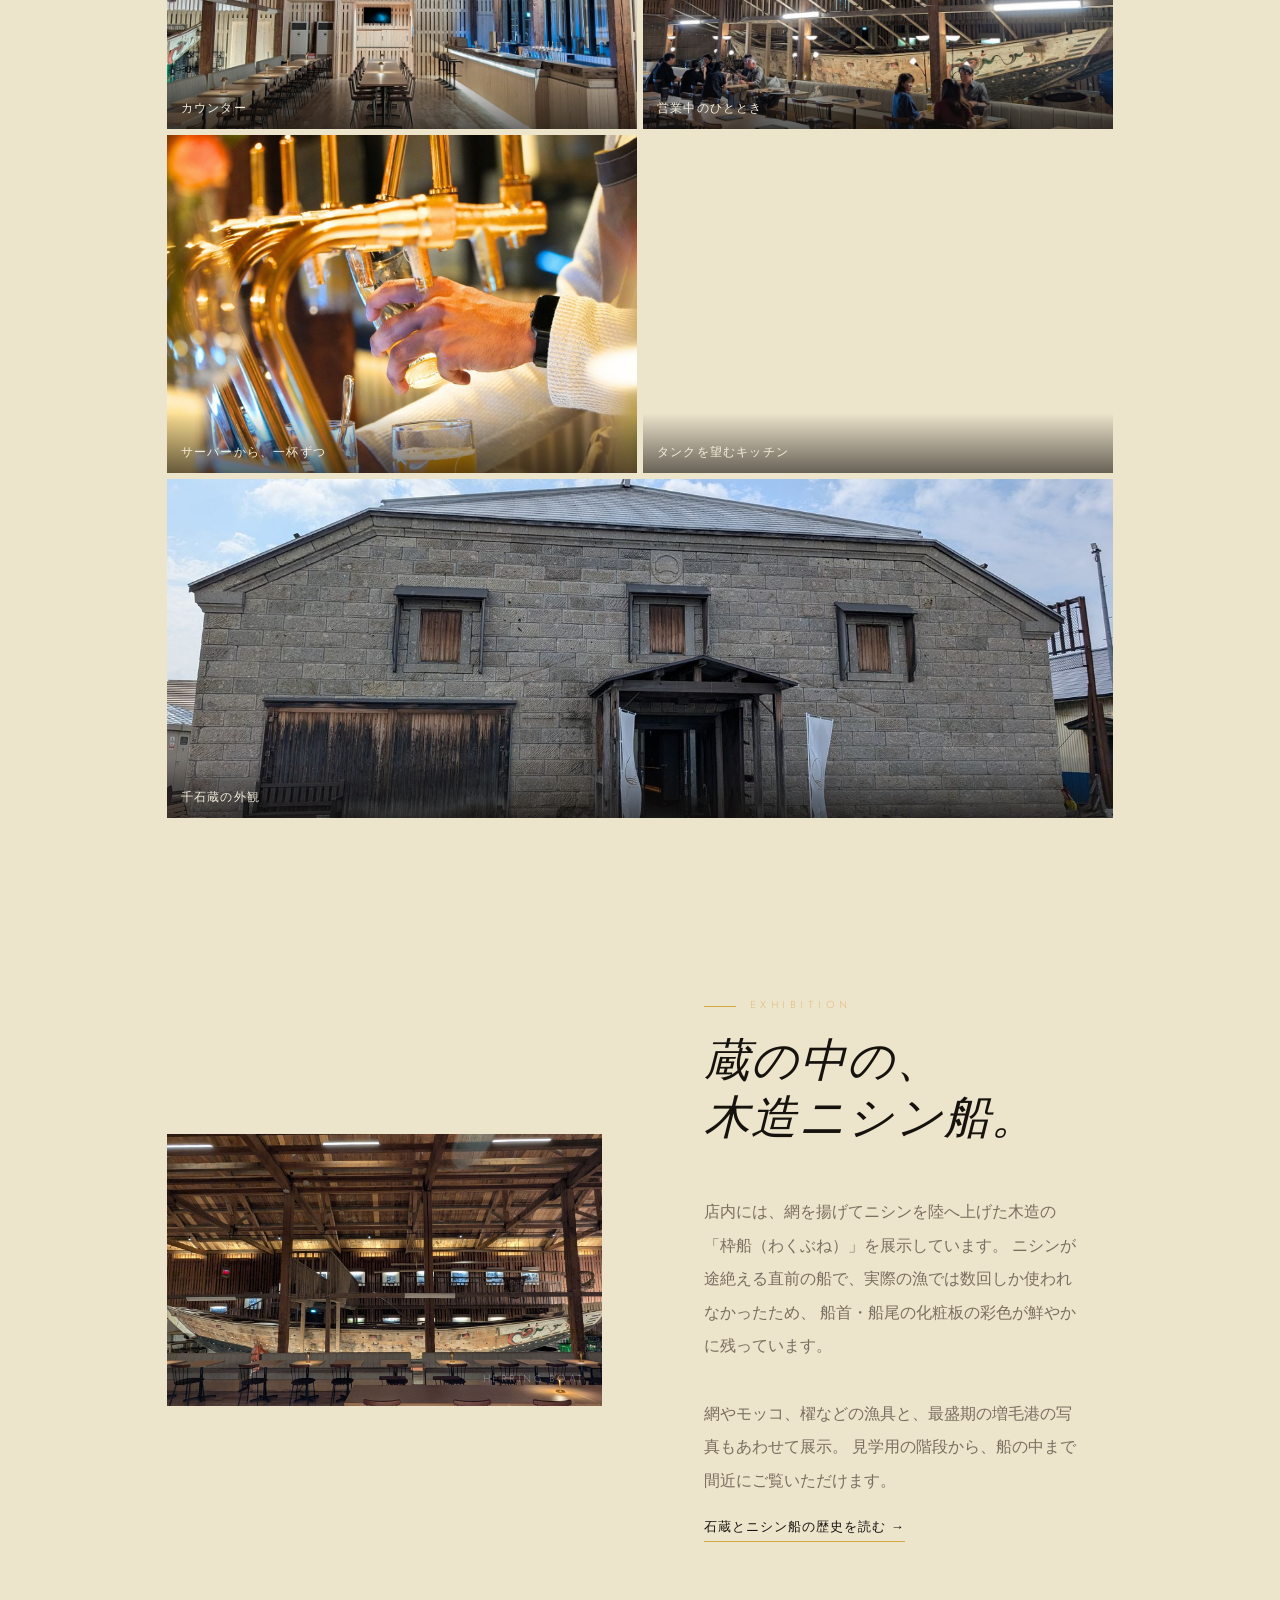
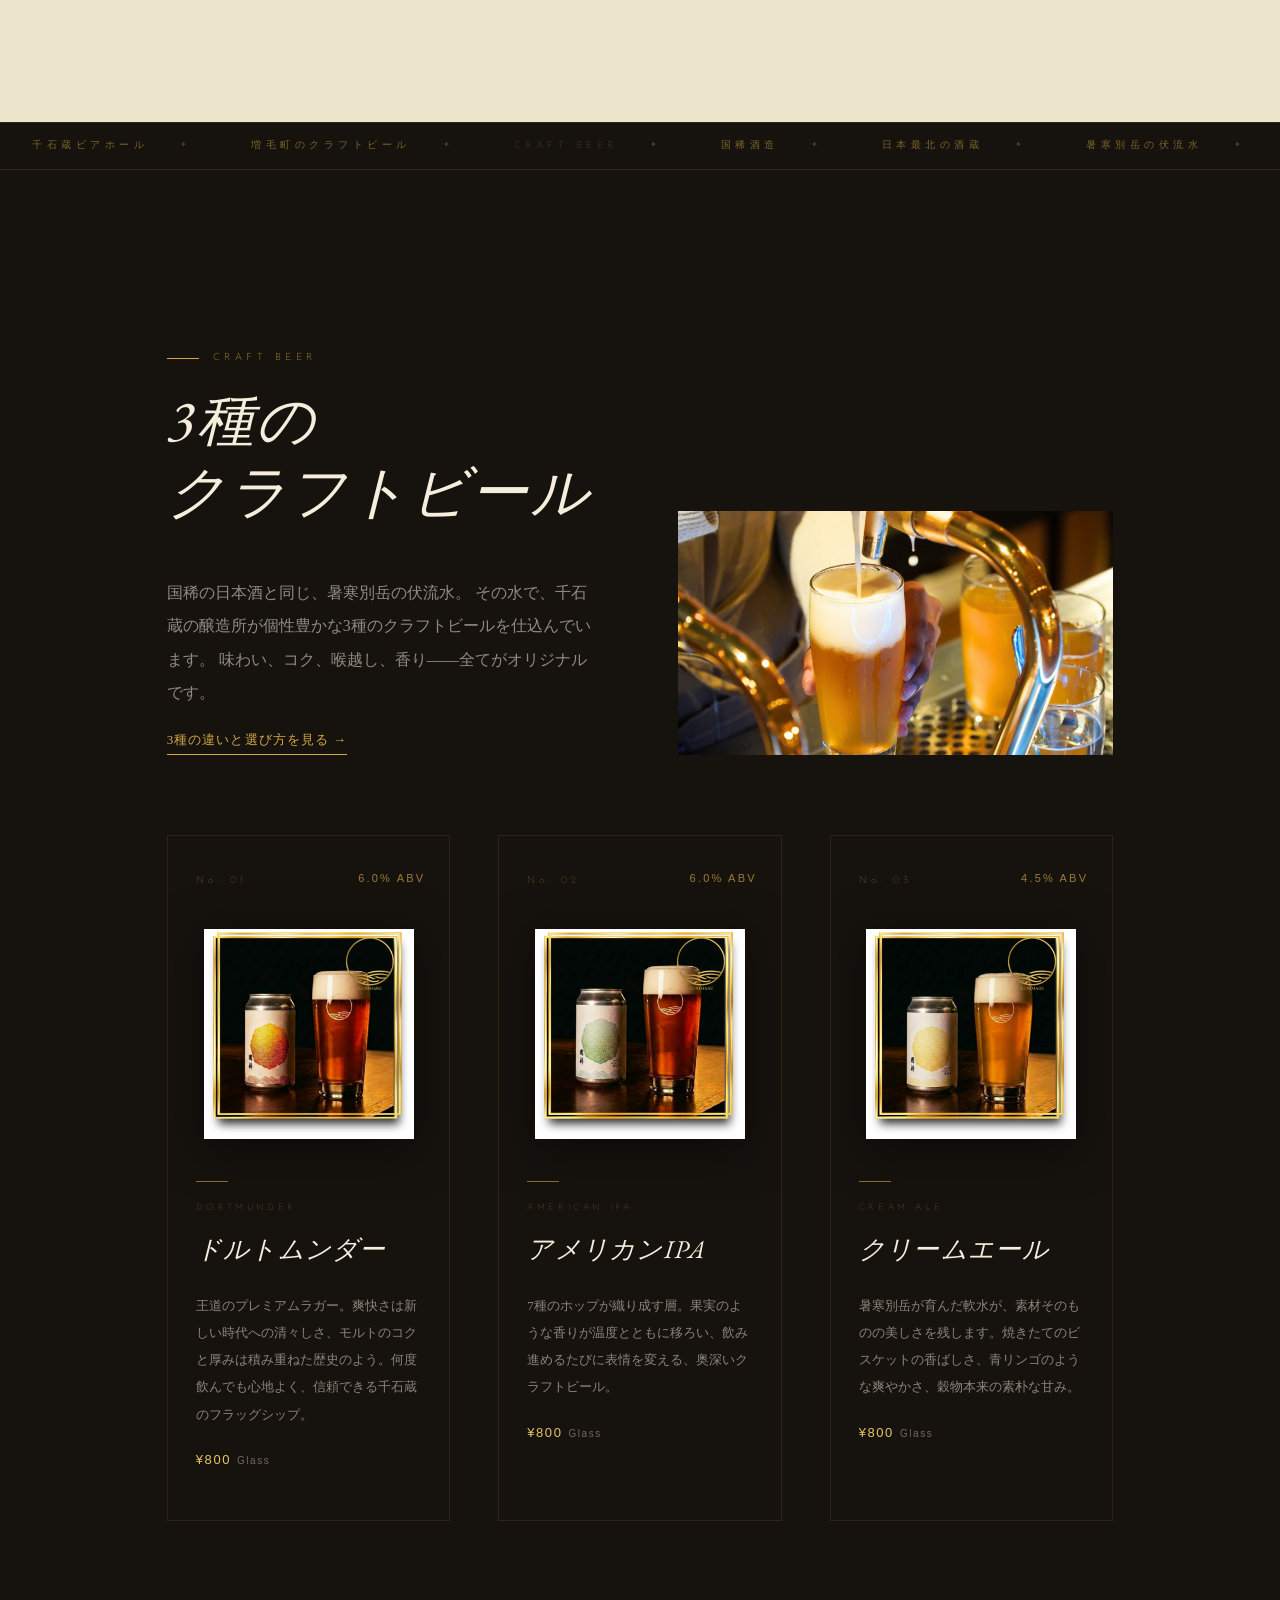
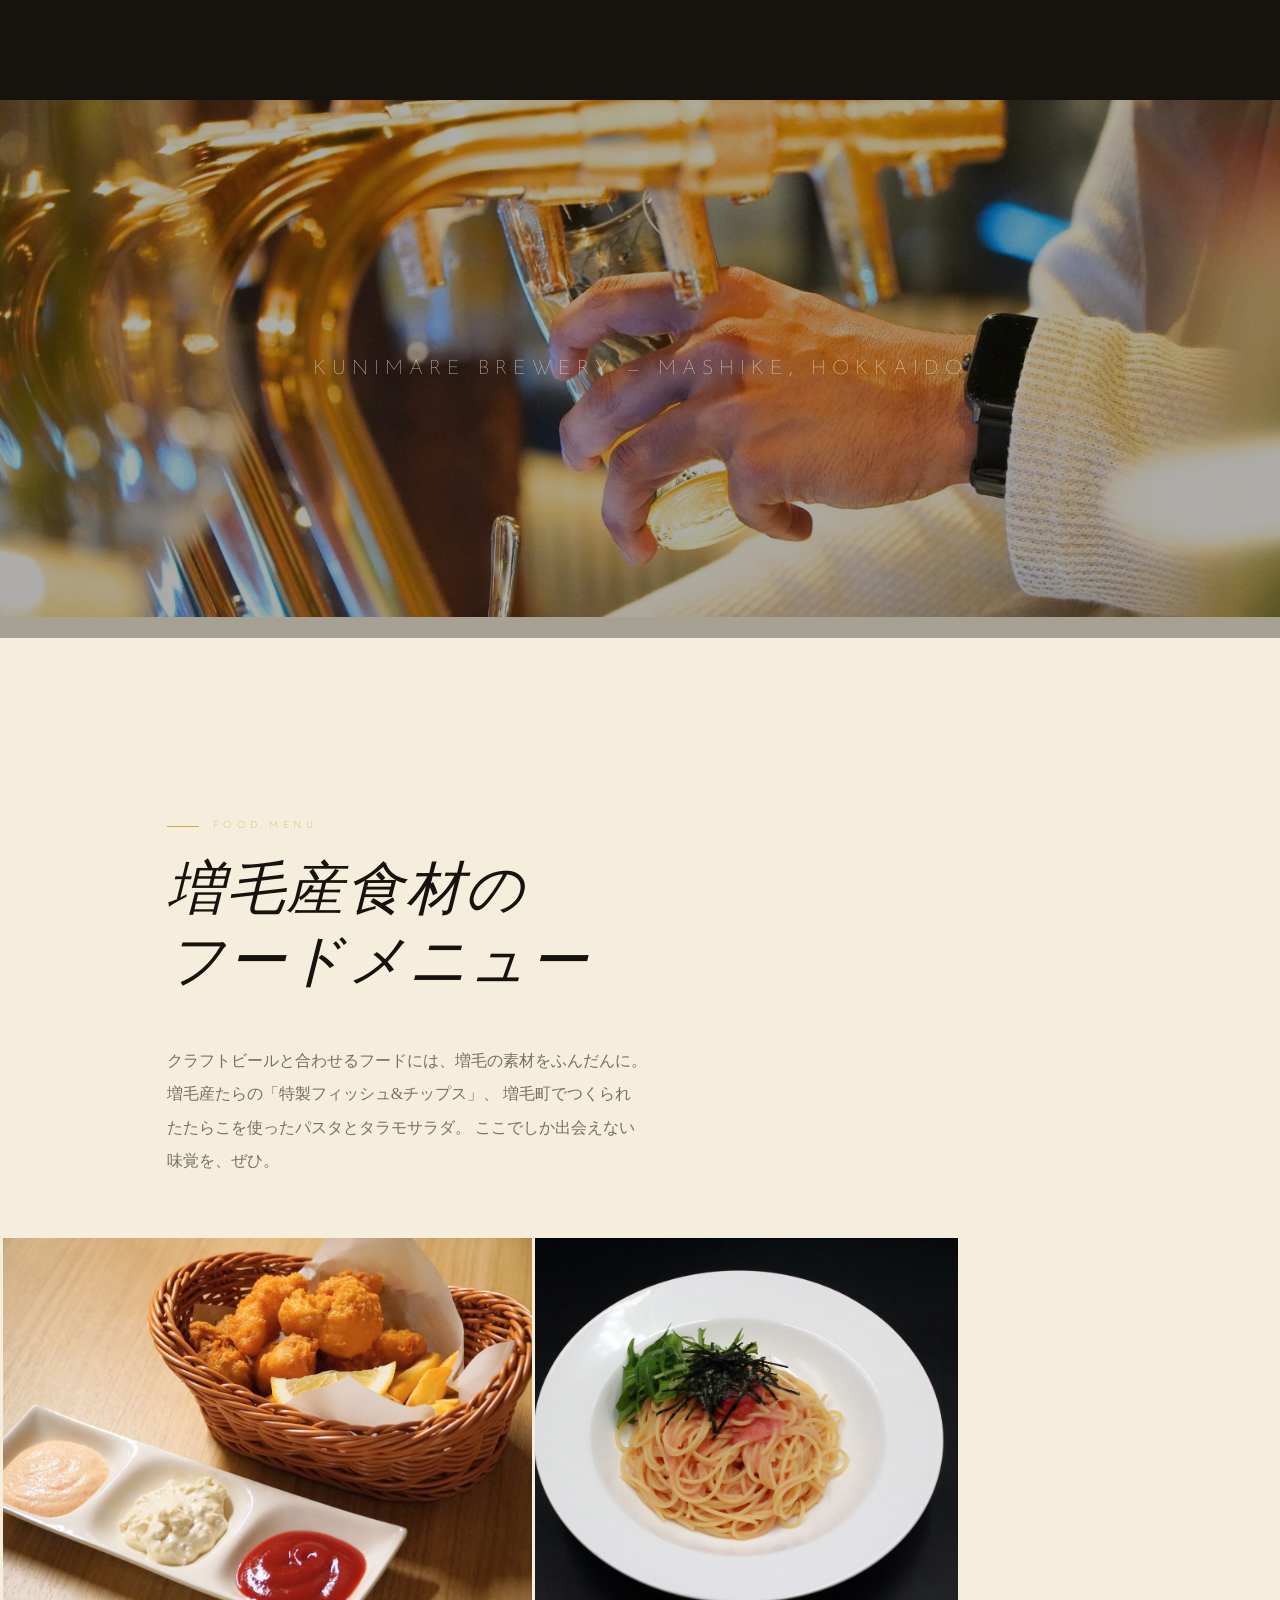
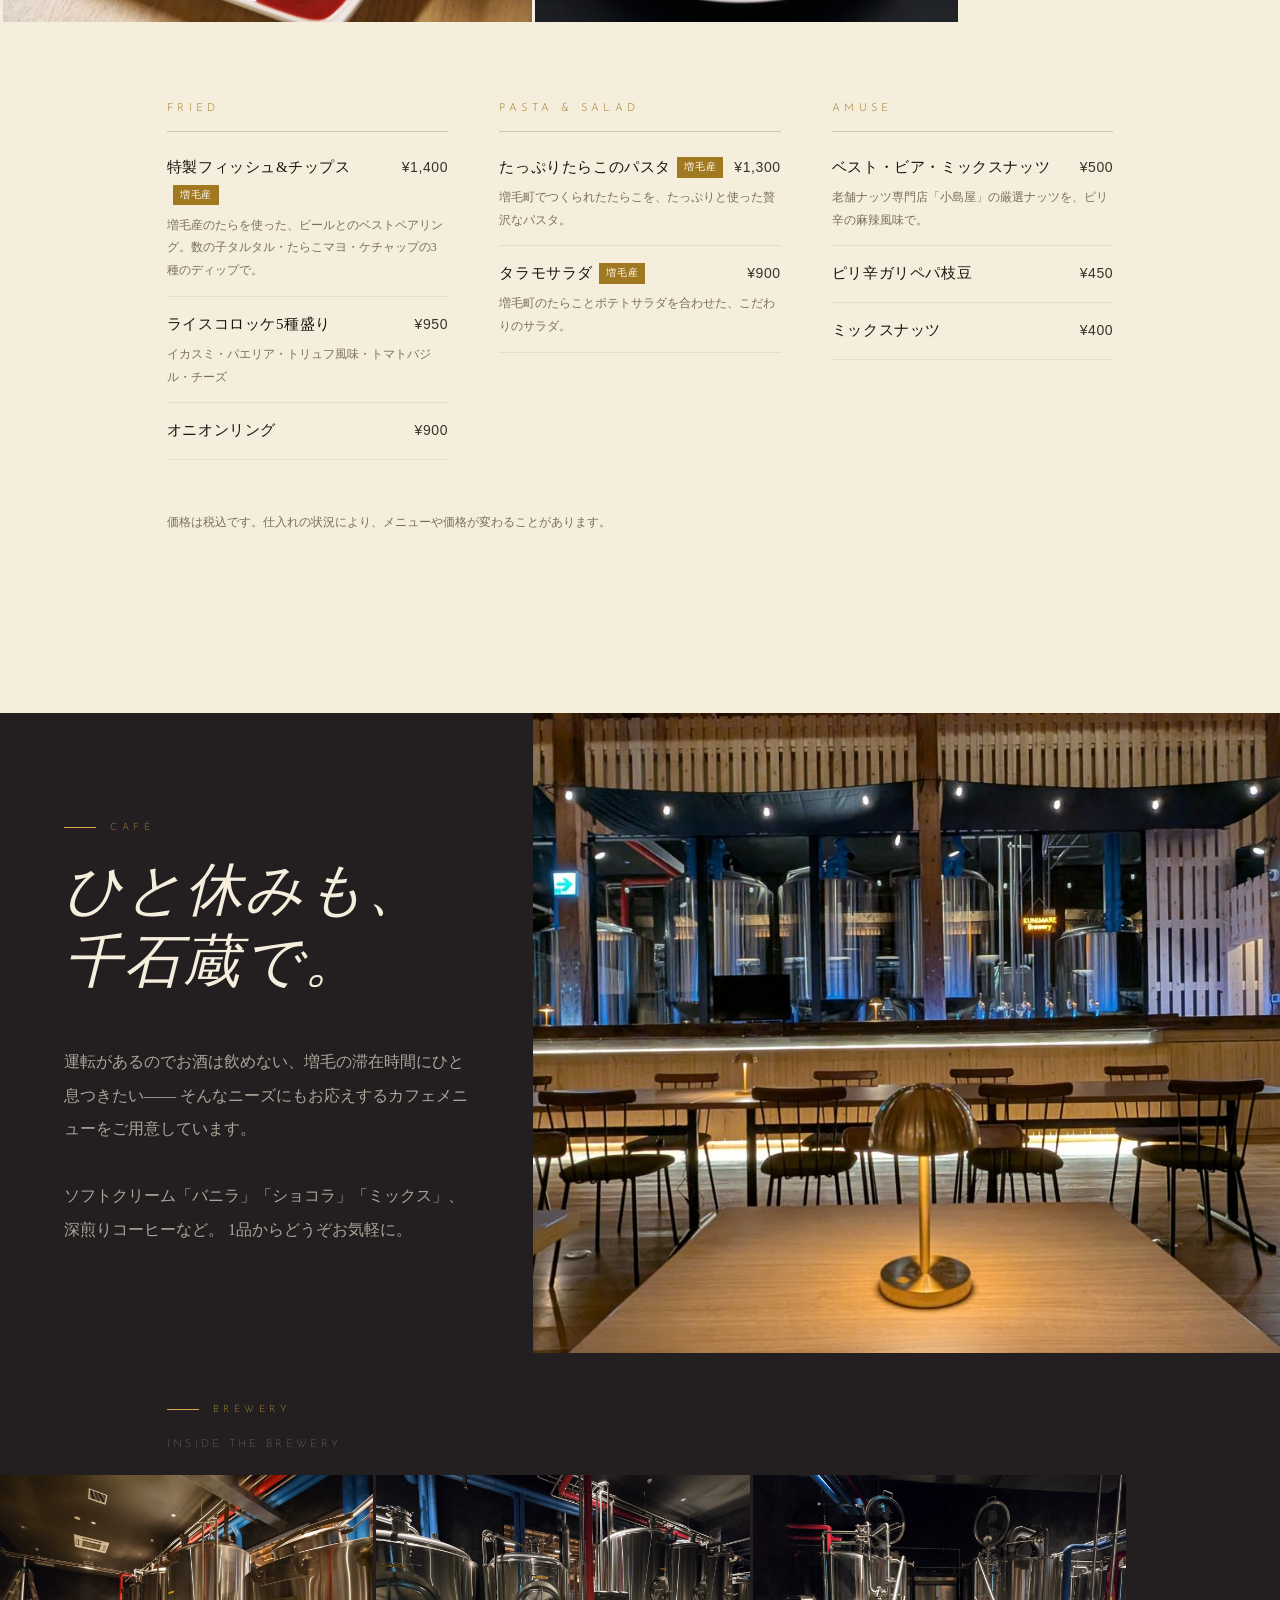
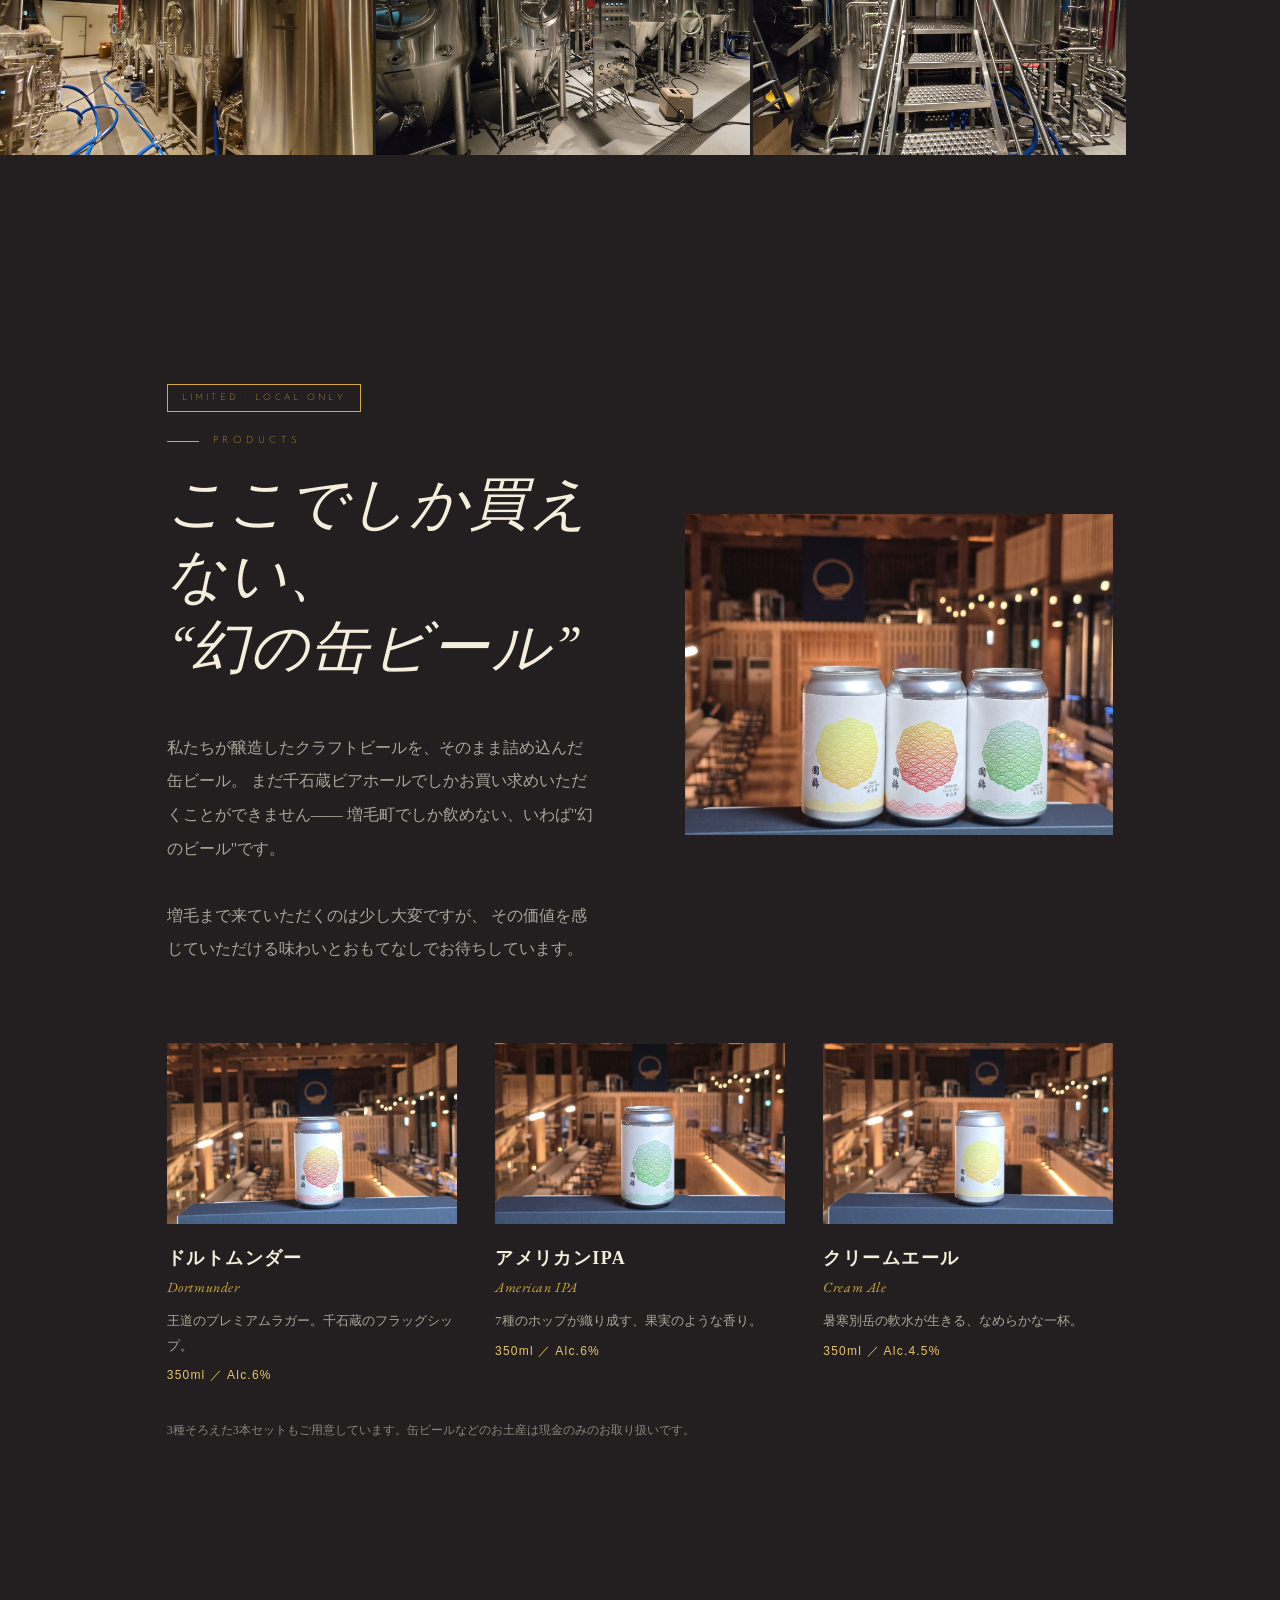
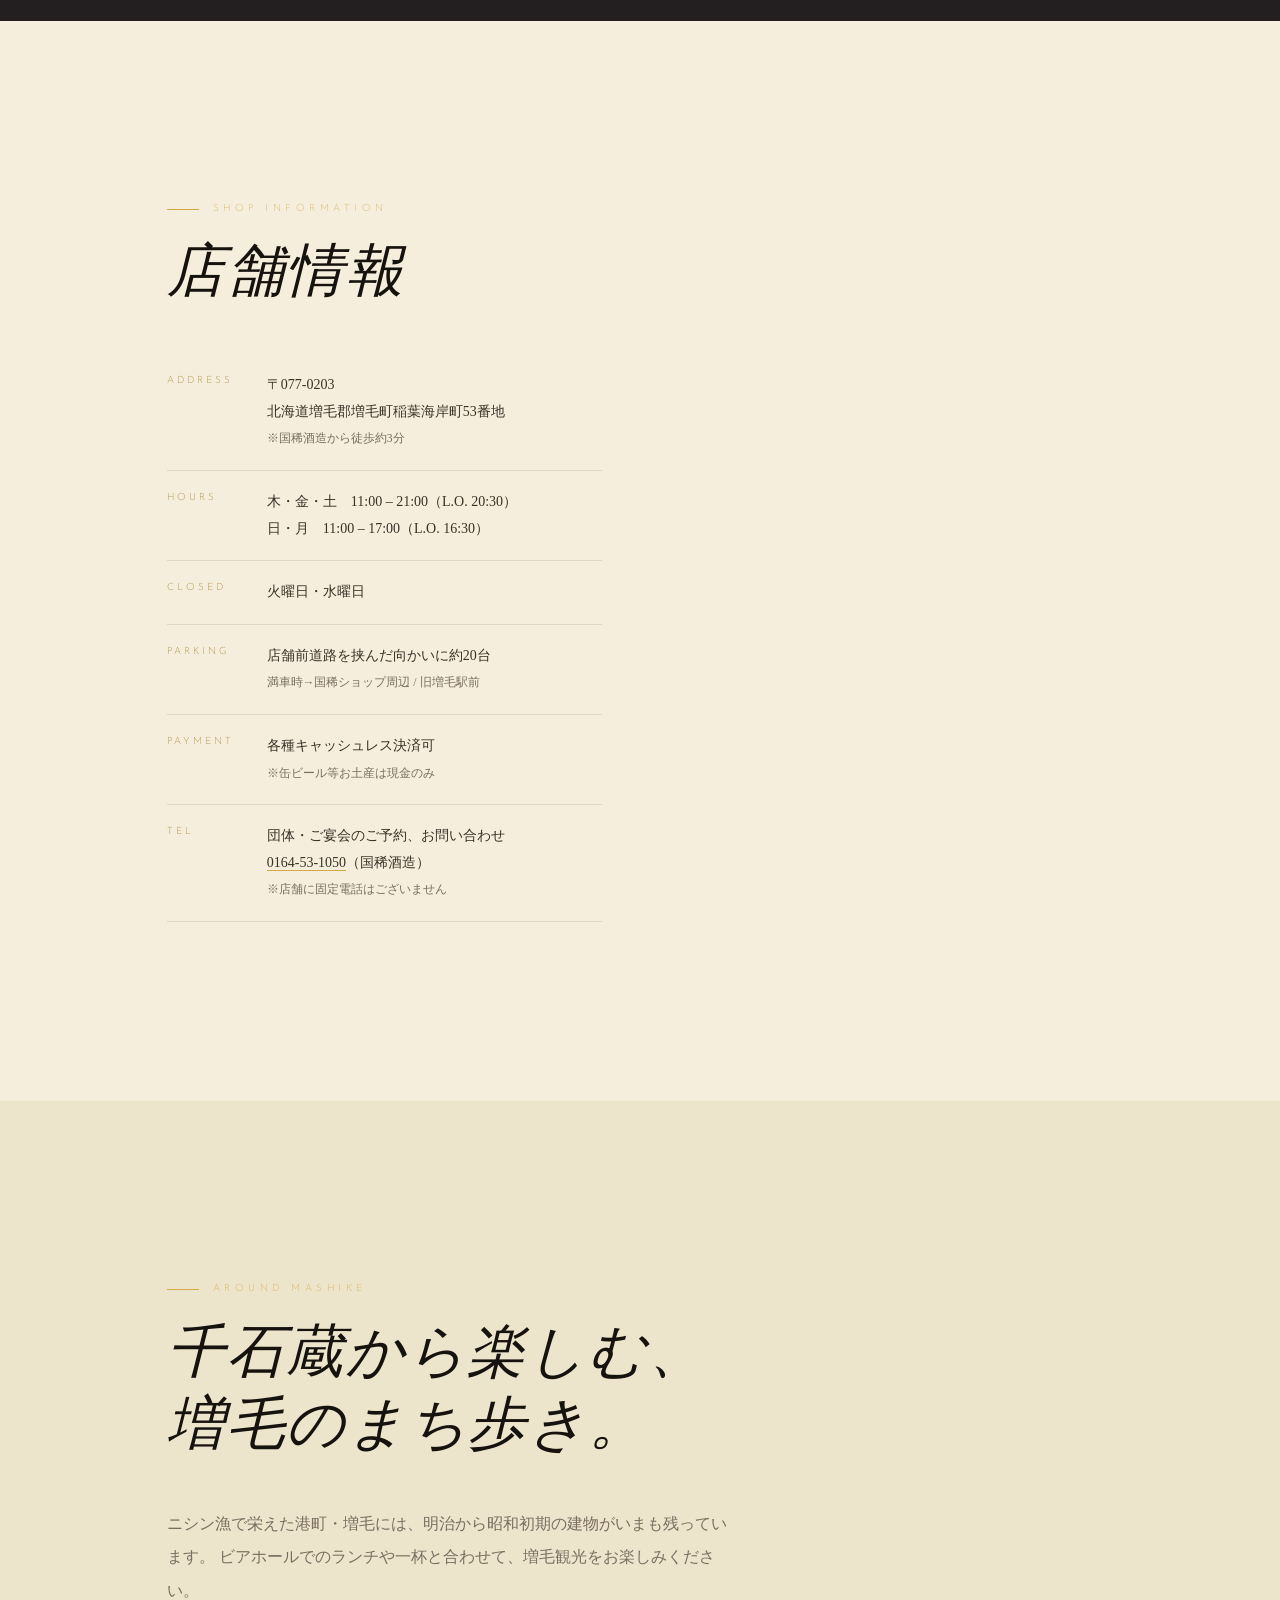
==== commit 6fc42c68: "観光ガイド・日帰りモデルコース・お土産・四季とイベントのページを追加 Co-Authored-By: Claude Opus 5.5 <noreply@anthropic.com>" ====
--- a/index.html
+++ b/index.html
@@ -1544,6 +1544,8 @@
 .guides-list p { font-size: 12.5px; line-height: 1.9; color: var(--ink-light); padding: 0 16px 18px; }
 .more-link { display: inline-block; margin-top: 18px; font-size: 13px; letter-spacing: .08em; border-bottom: 1px solid var(--gold); padding-bottom: 2px; }
 .more-link::after { content: " →"; }
+.guides-sub { margin-top: var(--gap-sm); font-size: 15px; font-weight: 700; letter-spacing: .1em; }
+.guides-sub + .guides-list { margin-top: 14px; }
 @media (max-width: 900px) { .guides-list { grid-template-columns: 1fr 1fr; } }
 @media (max-width: 520px) { .guides-list { grid-template-columns: 1fr; } }
 
@@ -1867,10 +1869,12 @@
     <p class="intro-tags-title reveal">こんな時に</p>
     <ul class="intro-tags reveal">
       <li><a href="#food">増毛観光のランチに</a></li>
+      <li><a href="course/">札幌から日帰りの増毛観光に</a></li>
       <li><a href="#around">国稀酒造の酒蔵見学のあとに</a></li>
-      <li><a href="#around">旧増毛駅・ふるさと歴史通りの散策に</a></li>
-      <li><a href="#shop">日本海オロロンラインのドライブ途中に</a></li>
-      <li><a href="#can">増毛の地ビールをお土産に</a></li>
+      <li><a href="mashike/">旧増毛駅・ふるさと歴史通りの散策に</a></li>
+      <li><a href="course/">日本海オロロンラインのドライブ途中に</a></li>
+      <li><a href="omiyage/">増毛の地ビールや地酒をお土産に</a></li>
+      <li><a href="season/">味まつり・港まつりの季節に</a></li>
       <li><a href="#space">ニシン漁の歴史と木造船を見に</a></li>
       <li><a href="#cafe">運転の合間にソフトクリームを</a></li>
     </ul>
@@ -2418,11 +2422,11 @@
       <article class="around-item reveal delay-1">
         <p class="around-tag">増毛の味覚</p>
         <h3>甘えびとフルーツの町</h3>
-        <p>増毛は甘えびの水揚げで知られる港町。「日本最北のフルーツ産地」として、さくらんぼやりんごなどの果樹園もあります。千石蔵のフードは、増毛産のたらやたらこを使っています。</p>
+        <p>増毛港では甘エビやタコ、カレイ類が一年を通して水揚げされています。暑寒沢を中心に果樹園が集まり、町は「本格的に果樹栽培している地域としては日本最北」とされています。千石蔵のフードは、増毛産のたらやたらこを使っています。</p>
       </article>
     </div>
     <p class="around-note reveal">※各施設の営業時間・開館期間・料金は、施設に直接ご確認ください。</p>
-    <a class="more-link reveal" href="mashike/">増毛観光とランチの回り方・アクセス</a>
+    <a class="more-link reveal" href="mashike/">増毛町観光ガイドを読む</a>
   </div>
 </section>
 
@@ -2447,10 +2451,25 @@
         <img src="img/space-herring-boat.jpg" width="1600" height="900" alt="店内に展示している木造のニシン船" loading="lazy" decoding="async">
         <h3>石蔵と木造ニシン船の歴史</h3>
         <p>千石場所と呼ばれた増毛のニシン漁、枠船とダルマハギ。</p></a></li>
+    </ul>
+    <p class="guides-sub reveal">増毛町を旅する</p>
+    <ul class="guides-list reveal">
       <li><a href="mashike/">
         <img src="img/space-exterior.jpg" width="1400" height="788" alt="千石蔵の外観" loading="lazy" decoding="async">
-        <h3>増毛観光とランチの回り方</h3>
-        <p>国稀酒造・旧増毛駅・丸一本間家をめぐる例と、アクセス・駐車場。</p></a></li>
+        <h3>増毛町観光ガイド</h3>
+        <p>國稀酒造、旧増毛駅と町並み、雄冬岬の夕日、温泉、果樹園。雨の日・子連れのヒントも。</p></a></li>
+      <li><a href="course/">
+        <img src="img/space-evening.jpg" width="1400" height="788" alt="夕方の千石蔵ビアホール" loading="lazy" decoding="async">
+        <h3>日帰り観光モデルコース</h3>
+        <p>札幌から車で約2時間。酒蔵見学・ランチ・町歩き・夕日。旭川・留萌からのアクセスも。</p></a></li>
+      <li><a href="omiyage/">
+        <img src="img/space-glasses.jpg" width="1200" height="900" alt="千石蔵のオリジナルビアグラス" loading="lazy" decoding="async">
+        <h3>増毛町のお土産</h3>
+        <p>地酒・店頭限定のクラフトビール缶・海産物・フルーツと、買える場所。</p></a></li>
+      <li><a href="season/">
+        <img src="img/space-hall.jpg" width="1600" height="900" alt="梁の続く千石蔵ビアホールの店内" loading="lazy" decoding="async">
+        <h3>四季とイベント</h3>
+        <p>春・秋の味まつり、港まつりの花火、果物、冬の過ごし方。</p></a></li>
     </ul>
   </div>
 </section>
@@ -2557,7 +2576,10 @@
           <li><a href="beer/">クラフトビール3種の選び方</a></li>
           <li><a href="brewery/">醸造所</a></li>
           <li><a href="history/">石蔵とニシン船の歴史</a></li>
-          <li><a href="mashike/">増毛観光とランチ</a></li>
+          <li><a href="mashike/">増毛町観光ガイド</a></li>
+          <li><a href="course/">日帰りモデルコース</a></li>
+          <li><a href="omiyage/">増毛町のお土産</a></li>
+          <li><a href="season/">四季とイベント</a></li>
         </ul>
       </div>
       <div class="footer-links">
